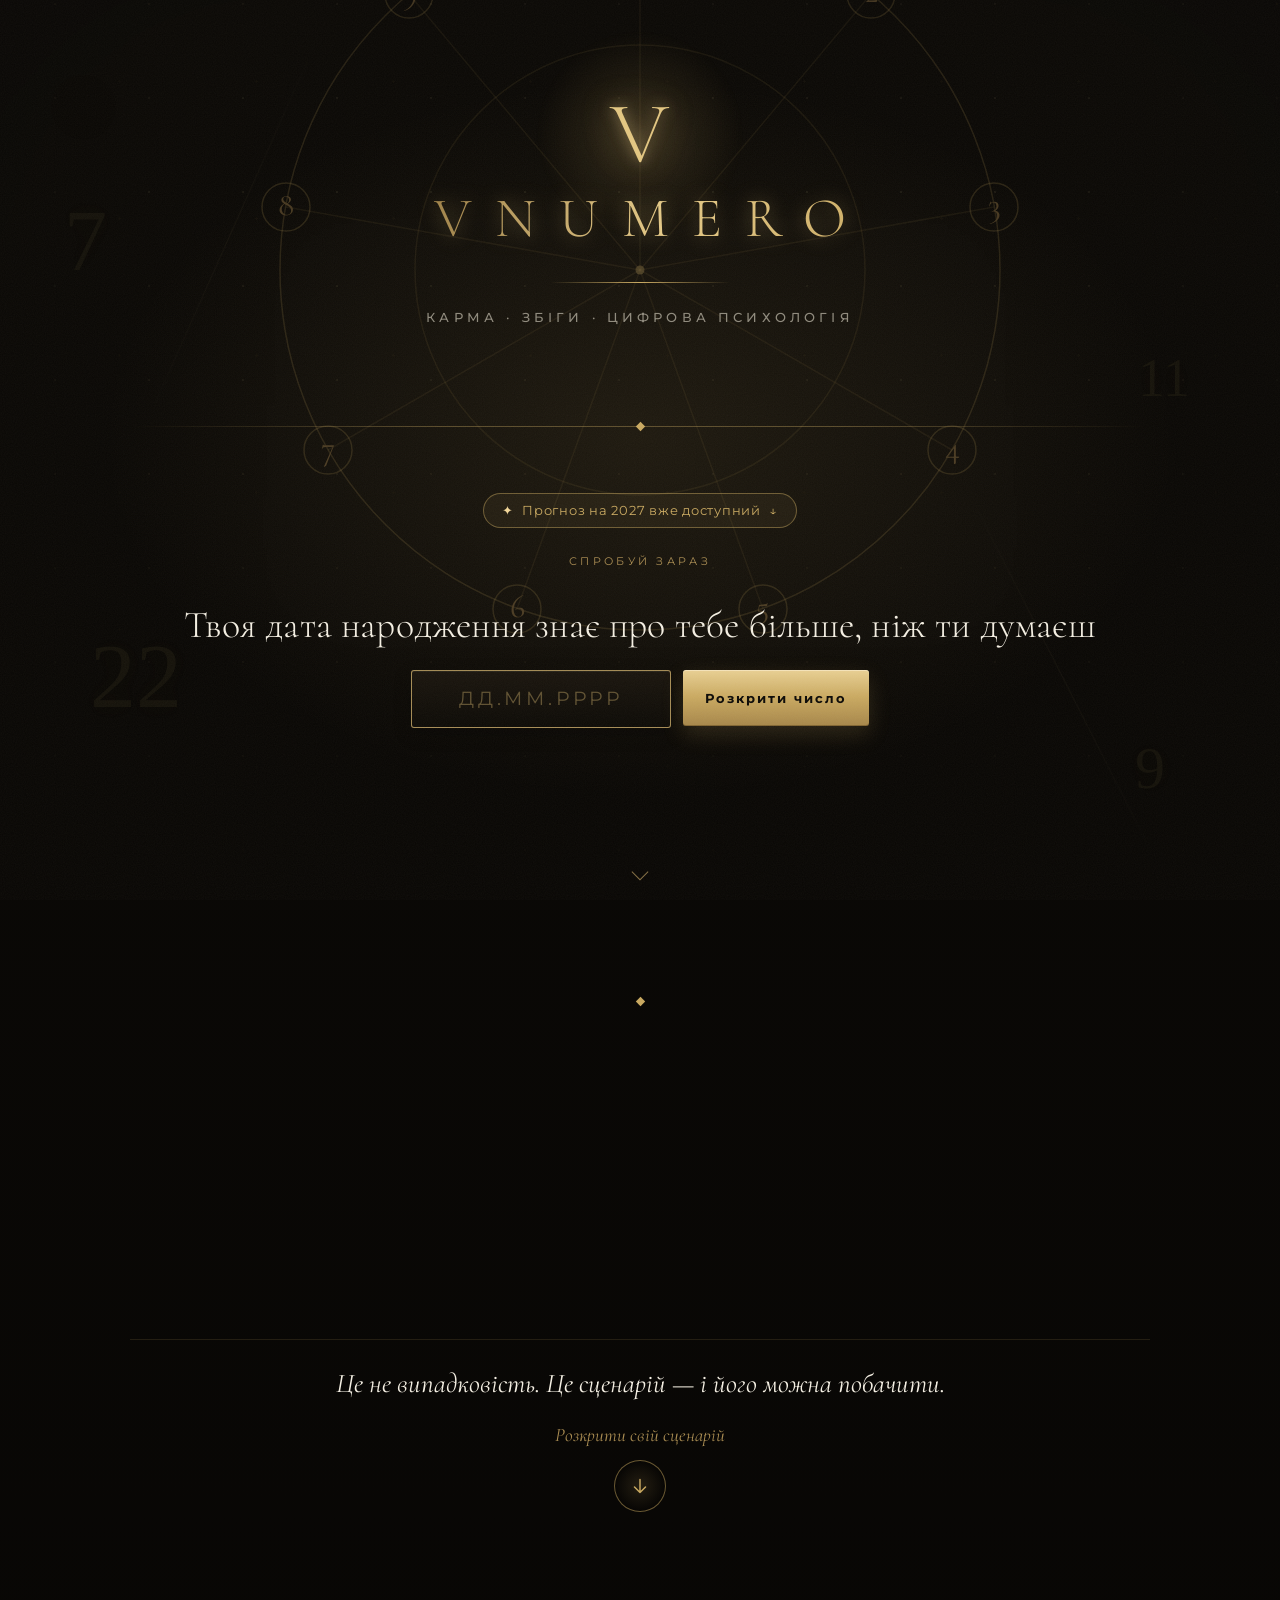
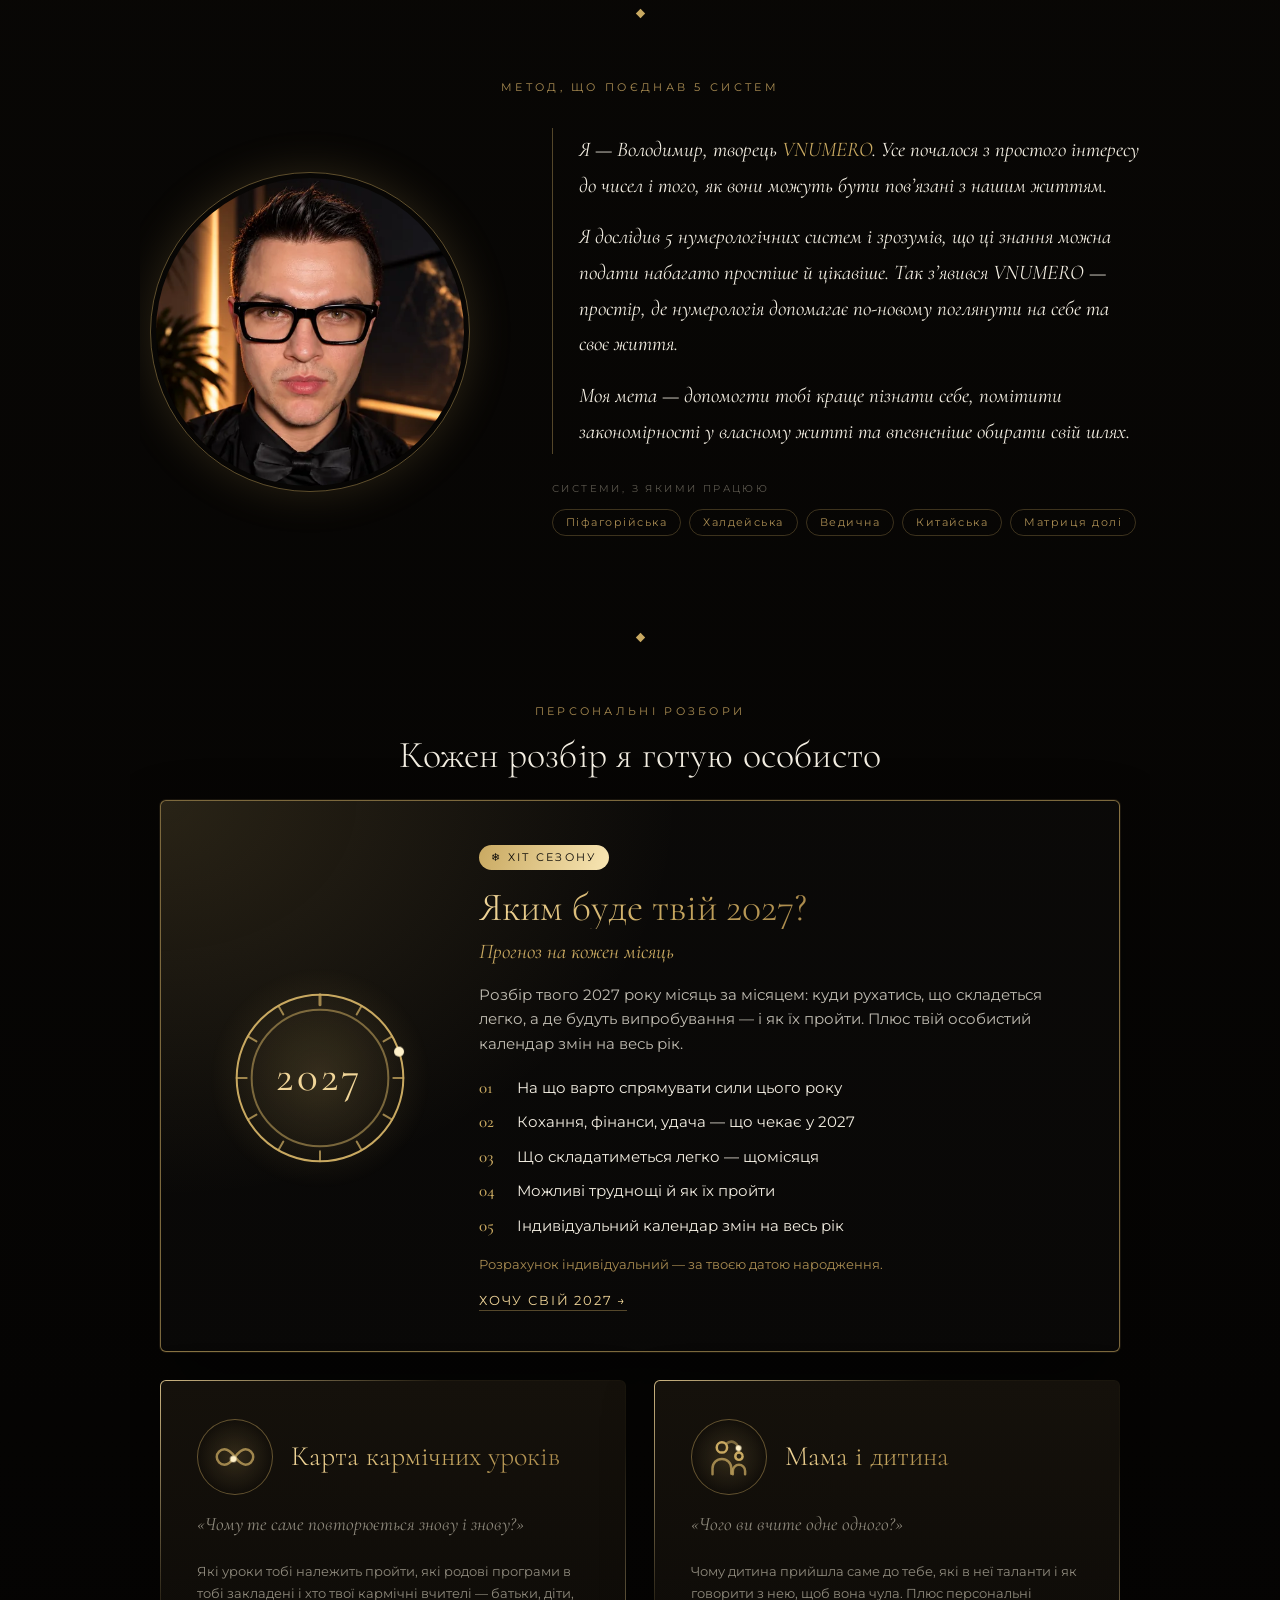
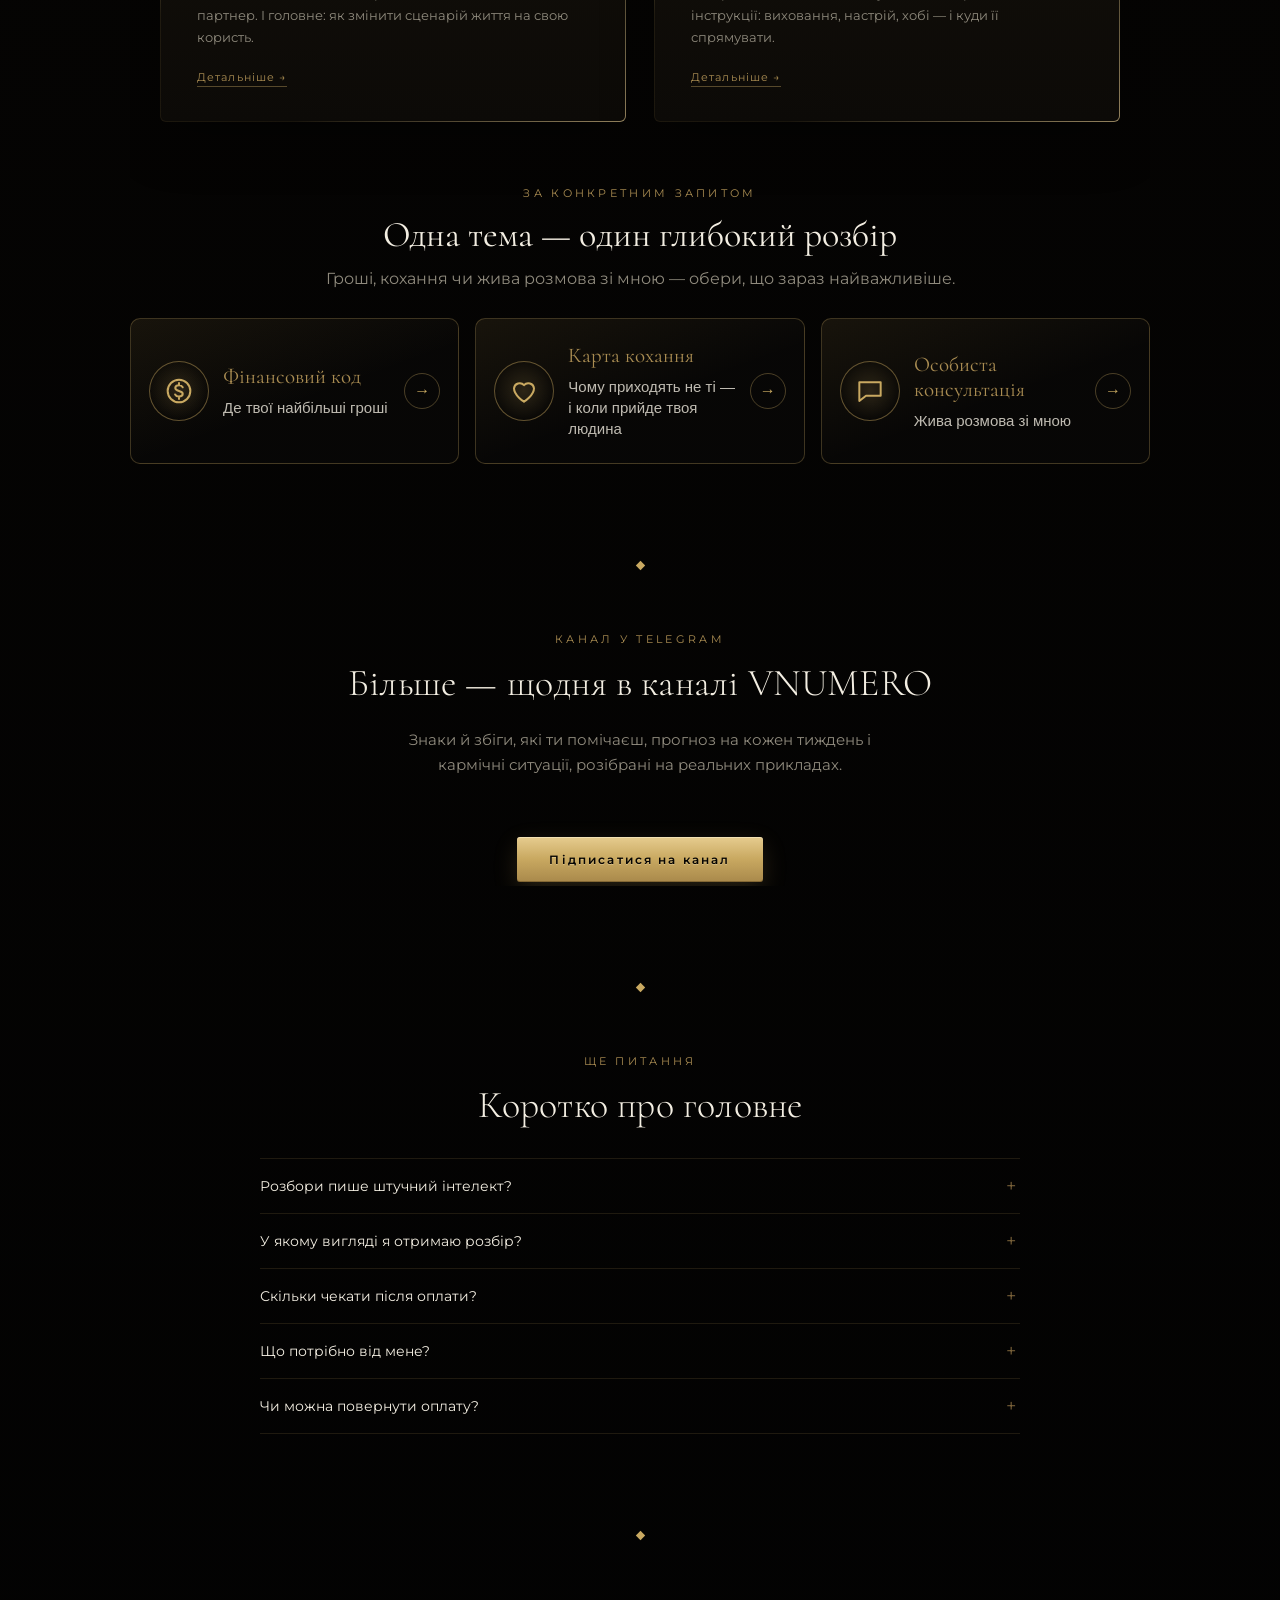
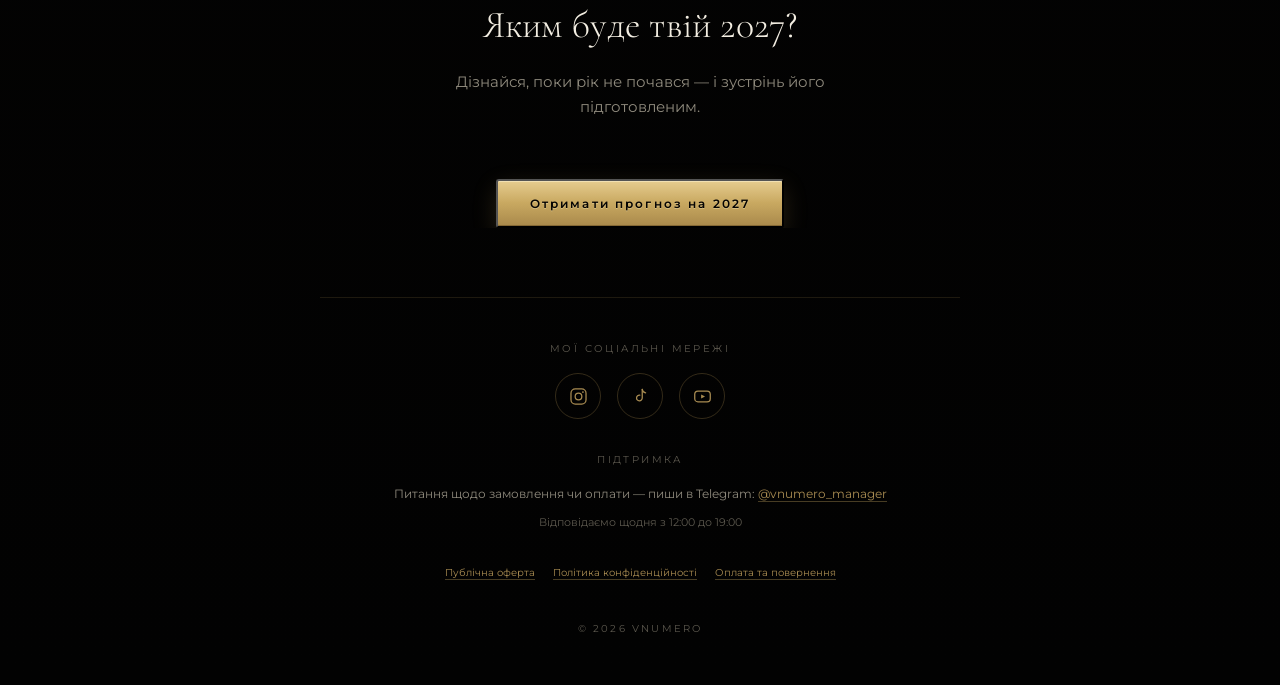
==== index.html @ cb3d72ea "Draft v3: center bridge text, CTA wording, channel copy Co-Authored-By: Claude Opus 5.5 <noreply@ant" ====
<!DOCTYPE html>
<html lang="uk">
<head>
<meta charset="UTF-8">
<!-- Google Analytics 4 -->
<script>
  // аналітика вмикається лише на справжньому домені — чернетки й тести не псують статистику
  window.VN_LIVE = /(^|\.)vnumero\.life$/.test(location.hostname);
  window.dataLayer = window.dataLayer || [];
  function gtag(){ dataLayer.push(arguments); }
  if (window.VN_LIVE){
    var _ga = document.createElement('script'); _ga.async = true;
    _ga.src = 'https://www.googletagmanager.com/gtag/js?id=G-FXX3ESVK2P';
    document.head.appendChild(_ga);
    gtag('js', new Date());
    gtag('config', 'G-FXX3ESVK2P');
  }
</script>
<!-- Microsoft Clarity -->
<script>
  if (window.VN_LIVE) (function(c,l,a,r,i,t,y){
    c[a]=c[a]||function(){(c[a].q=c[a].q||[]).push(arguments)};
    t=l.createElement(r);t.async=1;t.src="https://www.clarity.ms/tag/"+i;
    y=l.getElementsByTagName(r)[0];y.parentNode.insertBefore(t,y);
  })(window, document, "clarity", "script", "z2wh2vx2y1");
</script>
<meta name="viewport" content="width=device-width, initial-scale=1.0">
<title>VNUMERO — карма, збіги та цифрова психологія. Персональні розбори</title>

  <meta name="description" content="Персональні розбори за датою народження: яким буде твій 2027 по місяцях, карта кармічних уроків, мама і дитина, фінансовий код, карта кохання. Готую особисто.">
  <link rel="canonical" href="https://vnumero.life/">
  <meta property="og:type" content="website">
  <meta property="og:locale" content="uk_UA">
  <meta property="og:site_name" content="VNUMERO">
  <meta property="og:title" content="VNUMERO — твоя дата народження знає більше">
  <meta property="og:description" content="Яким буде твій 2027, кармічні уроки, гроші, кохання і зв’язок з дитиною — персональні розбори за датою народження.">
  <meta property="og:url" content="https://vnumero.life/">
  <meta property="og:image" content="https://vnumero.life/images/og-vnumero.jpg">
  <meta property="og:image:width" content="1200">
  <meta property="og:image:height" content="630">
  <meta name="twitter:card" content="summary_large_image">
  <meta name="twitter:title" content="VNUMERO — твоя дата народження знає більше">
  <meta name="twitter:description" content="Яким буде твій 2027, кармічні уроки, гроші, кохання і зв’язок з дитиною — персональні розбори за датою народження.">
  <meta name="twitter:image" content="https://vnumero.life/images/og-vnumero.jpg">

<script type="application/ld+json">
{
  "@context": "https://schema.org",
  "@type": "Organization",
  "name": "VNUMERO",
  "url": "https://vnumero.life/",
  "logo": "https://vnumero.life/images/og-vnumero.jpg",
  "description": "Персональна нумерологія за датою народження та ім'ям: щоденні прогнози в Telegram і персональні нумерологічні розбори.",
  "founder": {
    "@type": "Person",
    "name": "Володимир Савченко"
  },
  "email": "vnumerosupport@gmail.com",
  "areaServed": "UA",
  "knowsLanguage": "uk",
  "sameAs": [
    "https://www.instagram.com/vnumero_/",
    "https://www.tiktok.com/@v.numero",
    "https://youtube.com/@vnumero",
    "https://t.me/vnumero_bot"
  ]
}
</script>
<script type="application/ld+json">
{
  "@context": "https://schema.org",
  "@type": "WebSite",
  "name": "VNUMERO",
  "url": "https://vnumero.life/",
  "inLanguage": "uk-UA"
}
</script>
<script type="application/ld+json">
{
  "@context": "https://schema.org",
  "@type": "FAQPage",
  "mainEntity": [
    {
      "@type": "Question",
      "name": "Розбори пише штучний інтелект?",
      "acceptedAnswer": {
        "@type": "Answer",
        "text": "Ні. Кожен розбір я рахую і записую особисто — нічого згенерованого автоматично. Саме тому на роботу потрібно кілька днів, а не кілька хвилин."
      }
    },
    {
      "@type": "Question",
      "name": "У якому вигляді я отримаю розбір?",
      "acceptedAnswer": {
        "@type": "Answer",
        "text": "PDF-розбір і мій особистий голосовий коментар — у Telegram, Viber або WhatsApp, як тобі зручніше."
      }
    },
    {
      "@type": "Question",
      "name": "Скільки чекати після оплати?",
      "acceptedAnswer": {
        "@type": "Answer",
        "text": "Усі розбори — протягом 5 робочих днів."
      }
    },
    {
      "@type": "Question",
      "name": "Що потрібно від мене?",
      "acceptedAnswer": {
        "@type": "Answer",
        "text": "Ім'я, точна дата народження і номер телефону. Для «Мами і дитини» — ще ім'я та дата народження дитини, для сумісності в «Карті кохання» — дата народження партнера."
      }
    },
    {
      "@type": "Question",
      "name": "Чи можна повернути оплату?",
      "acceptedAnswer": {
        "@type": "Answer",
        "text": "До того, як я почав роботу — так. Після початку розрахунку повернення неможливе, адже робота вже виконана особисто під твою дату."
      }
    }
  ]
}
</script>

<link rel="preconnect" href="https://fonts.googleapis.com">
<link rel="preconnect" href="https://fonts.gstatic.com" crossorigin>
<link href="https://fonts.googleapis.com/css2?family=Cormorant:ital,wght@0,300;0,400;1,400&family=Montserrat:wght@300;400;500;600&display=swap" rel="stylesheet">
<style>
  :root{
    --obsidian-0:#050403;
    --obsidian-1:#0c0a07;
    --obsidian-2:#14110c;
    --gold:#c9a961;
    --gold-soft:#a98c52;
    --gold-dim:#7a623a;
    --ivory:#f3eee2;
    --ash:#8f8a7d;
    --ash-dim:#5c584e;
    --serif:'Cormorant', serif;
    --sans:'Montserrat', sans-serif;
  }

  *{box-sizing:border-box;}
  html{scroll-behavior:smooth;}
  body{
    margin:0;
    min-height:100vh;
    display:flex;
    flex-direction:column;
    background:
      radial-gradient(ellipse 900px 600px at 50% 8%, rgba(201,169,97,0.10), transparent 60%),
      linear-gradient(180deg, var(--obsidian-1) 0%, var(--obsidian-0) 55%, #020202 100%);
    color:var(--ivory);
    font-family:var(--sans);
    overflow-x:hidden;
    position:relative;
  }

  @media (prefers-reduced-motion: reduce){
    *{animation-duration:0.001ms !important; animation-iteration-count:1 !important; transition-duration:0.001ms !important;}
  }

  /* grain overlay */
  body::before{
    content:"";
    position:fixed;
    inset:0;
    transform:translateZ(0);
    pointer-events:none;
    z-index:5;
    /* mix-blend-mode прибрано: на fixed-шарі в повний екран він змушував
       браузер перезмішувати ВСЮ сторінку на кожному кадрі скролу — найдорожчий
       ефект на сторінці, при цьому суто декоративний. Звичайна прозорість
       (трохи вища, щоб компенсувати відсутність overlay) виглядає так само. */
    opacity:0.055;
    background-image:url("data:image/svg+xml,%3Csvg xmlns='http://www.w3.org/2000/svg' width='160' height='160'%3E%3Cfilter id='n'%3E%3CfeTurbulence type='fractalNoise' baseFrequency='0.9' numOctaves='2' stitchTiles='stitch'/%3E%3C/filter%3E%3Crect width='100%25' height='100%25' filter='url(%23n)'/%3E%3C/svg%3E");
  }

  /* vignette */
  body::after{
    content:"";
    position:fixed;
    inset:0;
    pointer-events:none;
    z-index:6;
    box-shadow: inset 0 0 220px 90px rgba(0,0,0,0.75);
  }

  .wheel-wrap{
    position:absolute;
    top:-180px;
    left:50%;
    transform:translateX(-50%);
    width:min(900px, 150vw);
    height:min(900px, 150vw);
    z-index:0;
    opacity:0.55;
    pointer-events:none;
  }
  .wheel-wrap svg{
    width:100%;
    height:100%;
    animation:rotate-wheel 220s linear infinite;
    transform-origin:300px 300px;
  }
  @keyframes rotate-wheel{
    from{transform:rotate(0deg);}
    to{transform:rotate(360deg);}
  }
  .wheel-digit{
    font-family:var(--serif);
    font-size:22px;
    fill:var(--gold-dim);
    text-anchor:middle;
    dominant-baseline:middle;
  }

  main{
    position:relative;
    z-index:2;
    max-width:640px;
    flex:1;
    margin:0 auto;
    padding:90px 28px 70px;
    display:flex;
    flex-direction:column;
    align-items:center;
    text-align:center;
  }

  .monogram{
    font-family:var(--serif);
    font-weight:300;
    font-size:clamp(56px, 10vw, 88px);
    line-height:1;
    color:var(--gold);
    letter-spacing:0.02em;
    animation: rise 1s ease forwards, glow-breathe 5s ease-in-out infinite 1.4s;
    opacity:0;
    animation-delay:0.1s, 1.4s;
    text-shadow:0 0 24px rgba(201,169,97,0.35);
  }

  @keyframes glow-breathe{
    0%,100%{text-shadow:0 0 18px rgba(201,169,97,0.28);}
    50%{text-shadow:0 0 34px rgba(201,169,97,0.55);}
  }

  .wordmark{
    font-family:var(--serif);
    font-weight:300;
    font-size:clamp(34px, 7vw, 56px);
    letter-spacing:0.42em;
    margin:6px 0 0 0.42em;
    background:linear-gradient(100deg, var(--gold-dim) 0%, var(--gold) 30%, var(--ivory) 50%, var(--gold) 70%, var(--gold-dim) 100%);
    -webkit-background-clip:text;
    background-clip:text;
    color:transparent;
    opacity:0;
    animation: rise 1s ease forwards;
    animation-delay:0.35s;
  }

  .divider{
    width:0;
    height:1px;
    margin:30px auto 26px;
    background:linear-gradient(90deg, transparent, var(--gold) 50%, transparent);
    animation: draw-divider 1.1s ease forwards;
    animation-delay:0.75s;
  }
  @keyframes draw-divider{
    from{width:0; opacity:0;}
    to{width:180px; opacity:1;}
  }

  .tagline{
    font-size:13px;
    letter-spacing:0.32em;
    color:var(--ash);
    font-weight:500;
    opacity:0;
    animation: rise 1s ease forwards;
    animation-delay:0.95s;
  }

  @keyframes rise{
    from{opacity:0; transform:translateY(14px);}
    to{opacity:1; transform:translateY(0);}
  }

  .reveal-on-scroll{
    opacity:0;
    transform:translateY(26px);
    transition:opacity 0.9s ease, transform 0.9s ease;
  }
  .reveal-on-scroll.in-view{
    opacity:1;
    transform:translateY(0);
  }

  /* ---- shared section/panel ---- */
  .panel{
    width:100%;
    border-top:1px solid rgba(201,169,97,0.18);
    padding-top:50px;
    margin-top:64px;
  }

  .panel-eyebrow{
    font-size:11px;
    letter-spacing:0.3em;
    color:var(--gold-soft);
    margin-bottom:12px;
  }

  .panel-title{
    font-family:var(--serif);
    font-weight:400;
    font-size:clamp(22px, 4vw, 28px);
    color:var(--ivory);
    margin:0 0 28px;
  }

  .field-row{
    display:flex;
    gap:12px;
    flex-wrap:wrap;
    justify-content:center;
  }

  input[type="date"]{
    flex:1 1 220px;
    max-width:260px;
    background:rgba(255,255,255,0.02);
    border:1px solid rgba(201,169,97,0.32);
    color:var(--ivory);
    font-family:var(--sans);
    font-size:14px;
    letter-spacing:0.02em;
    padding:14px 16px;
    border-radius:2px;
    outline:none;
    transition:border-color 0.3s ease, background 0.3s ease;
    color-scheme:dark;
  }
  input[type="date"]:focus-visible{
    border-color:var(--gold);
    background:rgba(201,169,97,0.05);
    box-shadow:0 0 0 3px rgba(201,169,97,0.15);
  }

  .calc-btn{
    flex:0 0 auto;
    background:transparent;
    border:1px solid var(--gold);
    color:var(--gold);
    font-family:var(--sans);
    font-size:12px;
    font-weight:600;
    letter-spacing:0.2em;
    padding:14px 26px;
    border-radius:2px;
    cursor:pointer;
    transition:background 0.35s ease, color 0.35s ease, box-shadow 0.35s ease;
  }
  .calc-btn:hover, .calc-btn:focus-visible{
    background:var(--gold);
    color:var(--obsidian-0);
    box-shadow:0 0 26px rgba(201,169,97,0.35);
  }
  .calc-btn:focus-visible{
    outline:2px solid var(--ivory);
    outline-offset:3px;
  }

  .calc-hint{
    font-size:11px;
    letter-spacing:0.06em;
    color:var(--ash-dim);
    margin-top:14px;
    min-height:14px;
  }

  .result-overlay{
    position:fixed;
    inset:0;
    z-index:50;
    display:flex;
    align-items:center;
    justify-content:center;
    background:rgba(4,3,2,0.95);
    backdrop-filter:blur(8px);
    -webkit-backdrop-filter:blur(8px);
    opacity:0;
    pointer-events:none;
    transition:opacity 0.5s ease;
    padding:32px;
  }
  .result-overlay.open{
    opacity:1;
    pointer-events:auto;
  }
  .result-overlay-inner{
    text-align:center;
    max-width:440px;
  }
  .result-overlay-eyebrow{
    font-size:12px;
    letter-spacing:0.32em;
    color:var(--gold-soft);
    margin-bottom:18px;
  }
  .result-overlay-number{
    font-family:var(--serif);
    font-weight:300;
    font-size:clamp(90px, 22vw, 150px);
    line-height:1;
    color:var(--gold);
    text-shadow:0 0 50px rgba(201,169,97,0.5);
  }
  .result-overlay-number.pop{
    animation:number-pop-big 0.7s ease;
  }
  @keyframes number-pop-big{
    0%{ transform:scale(0.9); text-shadow:0 0 30px rgba(201,169,97,0.4); }
    50%{ transform:scale(1.15); text-shadow:0 0 80px rgba(201,169,97,1); }
    100%{ transform:scale(1); text-shadow:0 0 50px rgba(201,169,97,0.55); }
  }
  .result-overlay-text{
    font-size:15px;
    line-height:1.75;
    color:var(--ash);
    margin-top:26px;
    opacity:0;
    transform:translateY(10px);
    transition:opacity 0.7s ease, transform 0.7s ease;
  }
  .result-overlay-text.show{
    opacity:1;
    transform:translateY(0);
  }
  .result-close{
    position:absolute;
    top:26px;
    right:26px;
    background:transparent;
    border:1px solid rgba(201,169,97,0.35);
    color:var(--ash);
    width:36px;
    height:36px;
    border-radius:50%;
    font-size:18px;
    line-height:1;
    cursor:pointer;
    transition:border-color 0.3s ease, color 0.3s ease;
  }
  .result-close:hover, .result-close:focus-visible{
    border-color:var(--gold);
    color:var(--gold);
  }
  .result-overlay .cta-link{
    margin-top:34px;
    opacity:0;
    transition:opacity 0.7s ease;
  }
  .result-overlay .cta-link.show{
    opacity:1;
  }

  /* ---- bridge statement ---- */
  .bridge{
    margin-top:46px;
    font-family:var(--serif);
    font-style:italic;
    font-weight:400;
    font-size:clamp(19px, 3.4vw, 23px);
    line-height:1.55;
    color:var(--ivory);
    max-width:460px;
    margin-left:auto;
    margin-right:auto;
  }
  .bridge .accent{
    color:var(--gold);
    font-style:normal;
  }

  /* ---- pain points + yes question ---- */
  #pain-panel.reveal-on-scroll{
    opacity:1;
    transform:none;
  }
  .pain-panel{
    margin-top:40px;
    padding-top:34px;
  }
  .pain-title{
    font-size:clamp(24px, 4.8vw, 30px);
    margin-bottom:20px;
  }
  .pain-list{
    max-width:480px;
    margin-left:auto;
    margin-right:auto;
    text-align:left;
    display:flex;
    flex-direction:column;
    gap:10px;
  }
  .pain-item{
    position:relative;
    padding:11px 18px;
    background:rgba(255,255,255,0.025);
    border-radius:2px;
    font-size:14px;
    line-height:1.45;
    color:var(--ivory);
    opacity:0;
    filter:blur(7px);
    transform:translateY(18px) scale(0.96);
    transition:opacity 0.75s ease, transform 0.75s ease, filter 0.75s ease;
  }
  .pain-item::before{
    content:"";
    position:absolute;
    left:0;
    top:0;
    width:2px;
    height:0;
    background:var(--gold);
    transition:height 0.5s ease;
  }
  #pain-panel.in-view .pain-item{
    opacity:1;
    filter:blur(0);
    transform:translateY(0) scale(1);
  }
  #pain-panel.in-view .pain-item::before{
    height:100%;
  }
  .pain-item:nth-child(1){ transition-delay:0.1s; }
  .pain-item:nth-child(1)::before{ transition-delay:0.25s; }
  .pain-item:nth-child(2){ transition-delay:0.32s; }
  .pain-item:nth-child(2)::before{ transition-delay:0.47s; }
  .pain-item:nth-child(3){ transition-delay:0.54s; }
  .pain-item:nth-child(3)::before{ transition-delay:0.69s; }
  .pain-item:nth-child(4){ transition-delay:0.76s; }
  .pain-item:nth-child(4)::before{ transition-delay:0.91s; }

  .yes-block{
    margin-top:30px;
    padding-top:26px;
    border-top:1px solid rgba(201,169,97,0.14);
    opacity:0;
    transform:translateY(14px);
    transition:opacity 0.6s ease, transform 0.6s ease;
    transition-delay:1.05s;
  }
  #pain-panel.in-view .yes-block{
    opacity:1;
    transform:translateY(0);
  }
  .yes-question{
    font-family:var(--serif);
    font-style:italic;
    font-weight:400;
    font-size:clamp(21px, 4.2vw, 27px);
    line-height:1.3;
    color:var(--ivory);
    margin:0 0 22px;
  }
  .yes-btn.answered{
    opacity:0.55;
    pointer-events:none;
  }
  .yes-confirm{
    margin-top:22px;
    font-family:var(--serif);
    font-style:italic;
    font-size:16px;
    color:var(--gold);
    opacity:0;
    transition:opacity 0.6s ease;
  }
  .yes-confirm.show{
    opacity:1;
  }

  /* ---- founder / systems block ---- */
  .systems-label{
    font-size:10px;
    letter-spacing:0.24em;
    color:var(--ash-dim);
    margin:34px 0 14px;
  }
  .system-tags{
    display:flex;
    flex-wrap:wrap;
    gap:8px;
    justify-content:center;
    margin:0;
  }
  .system-tag{
    font-size:10.5px;
    letter-spacing:0.14em;
    color:var(--gold-soft);
    border:1px solid rgba(201,169,97,0.28);
    padding:6px 13px;
    border-radius:20px;
  }
  .panel-body{
    font-size:14.5px;
    line-height:1.75;
    color:var(--ash);
    max-width:480px;
    margin:0 auto;
  }


  .cta-link{
    display:inline-block;
    margin-top:30px;
    background:var(--gold);
    color:var(--obsidian-0);
    font-family:var(--sans);
    font-size:12px;
    font-weight:600;
    letter-spacing:0.18em;
    padding:15px 32px;
    border-radius:2px;
    text-decoration:none;
    transition:box-shadow 0.35s ease, transform 0.35s ease;
  }
  .cta-link:hover, .cta-link:focus-visible{
    box-shadow:0 0 30px rgba(201,169,97,0.45);
    transform:translateY(-1px);
  }
  .cta-link:focus-visible{
    outline:2px solid var(--ivory);
    outline-offset:3px;
  }

  .price-note{
    margin-top:14px;
    font-size:11.5px;
    letter-spacing:0.04em;
    color:var(--ash-dim);
  }

  /* ---- readings cards ---- */
  /* ---- readings cascade ---- */
  #readings-panel.reveal-on-scroll{
    opacity:1;
    transform:none;
  }
  .reading-card{
    border:1px solid rgba(201,169,97,0.18);
    padding:26px 22px;
    border-radius:4px;
    background:rgba(255,255,255,0.015);
    opacity:0;
    filter:blur(6px);
    transform:translateY(18px) scale(0.97);
    transition:opacity 0.7s ease, transform 0.7s ease, filter 0.7s ease;
  }
  #readings-panel.in-view .reading-card{
    opacity:1;
    filter:blur(0);
    transform:translateY(0) scale(1);
  }
  .reading-card:nth-child(1){ transition-delay:0.1s; }
  .reading-card:nth-child(2){ transition-delay:0.22s; }
  .reading-card:nth-child(3){ transition-delay:0.34s; }
  .reading-card:nth-child(4){ transition-delay:0.46s; }
  .reading-card:nth-child(5){ transition-delay:0.58s; }
  .reading-card:nth-child(6){ transition-delay:0.7s; }
  .reading-card h3{
    font-family:var(--serif);
    font-weight:400;
    font-size:20px;
    color:var(--gold);
    margin:0 0 10px;
  }
  .reading-card p{
    font-size:13px;
    line-height:1.65;
    color:var(--ash);
    margin:0 0 16px;
  }
  .reading-price{
    display:inline-flex;
    align-items:center;
    gap:10px;
    margin-bottom:16px;
    padding:9px 14px;
    border:1px solid rgba(201,169,97,0.35);
    border-radius:6px;
    background:rgba(201,169,97,0.07);
  }
  .price-old{
    font-size:13px;
    color:var(--ash);
    text-decoration:line-through;
  }
  .price-new{
    font-family:var(--serif);
    font-weight:400;
    font-size:19px;
    color:var(--gold);
  }
  .price-discount{
    font-size:10px;
    font-weight:600;
    letter-spacing:0.05em;
    color:var(--obsidian-0);
    background:var(--gold);
    padding:3px 8px;
    border-radius:10px;
  }
  .reading-price-modal{
    display:flex;
    width:fit-content;
    margin:0 auto 22px;
  }

  /* ---- segmenter line ---- */
  .segmenter{
    font-family:var(--serif);
    font-size:18px;
    font-style:italic;
    line-height:1.6;
    color:var(--ash);
    max-width:460px;
    margin:0 auto 42px;
  }

  /* ---- paired offer cards ---- */
  .offer-grid{
    display:grid;
    grid-template-columns:repeat(2, 1fr);
    gap:20px;
    margin-bottom:56px;
    text-align:left;
  }
  .offer-card{
    display:flex;
    flex-direction:column;
    width:100%;
    font-family:inherit;
    cursor:pointer;
    text-align:left;
    border:1px solid rgba(201,169,97,0.28);
    border-radius:6px;
    background:rgba(255,255,255,0.02);
    padding:30px 26px 26px;
    transition:border-color 0.4s ease, background 0.4s ease, transform 0.4s ease;
  }
  .offer-card:hover, .offer-card:focus-visible{
    border-color:var(--gold);
    background:rgba(201,169,97,0.07);
    transform:translateY(-2px);
  }
  .offer-card:focus-visible{
    outline:2px solid var(--ivory);
    outline-offset:3px;
  }
  .offer-card:active{ transform:translateY(0); }
  .offer-cta{
    display:inline-block;
    margin-top:auto;
    align-self:flex-start;
    font-size:11px;
    letter-spacing:0.1em;
    color:var(--gold-soft);
    border-bottom:1px solid rgba(201,169,97,0.4);
    padding-bottom:2px;
    transition:color 0.3s ease, border-color 0.3s ease;
  }
  .offer-card:hover .offer-cta,
  .offer-card:focus-visible .offer-cta{
    color:var(--gold);
    border-color:var(--gold);
  }
  .offer-card h3{
    font-family:var(--serif);
    font-weight:400;
    font-size:25px;
    line-height:1.2;
    color:var(--gold);
    margin:0 0 16px;
  }
  .offer-key{
    font-family:var(--serif);
    font-size:18px;
    font-style:italic;
    line-height:1.5;
    color:var(--ivory);
    margin:0 0 14px;
  }
  .offer-card p{
    font-size:13px;
    line-height:1.7;
    color:var(--ash);
    margin:0 0 22px;
  }

  /* ---- compact reading list ---- */
  .readings-eyebrow{
    font-size:10px;
    letter-spacing:0.24em;
    color:var(--ash-dim);
    margin-bottom:6px;
  }
  .readings-sub{
    font-size:13px;
    line-height:1.7;
    color:var(--ash);
    margin:0 0 22px;
  }
  .readings-list{
    display:grid;
    grid-template-columns:repeat(2, 1fr);
    gap:1px;
    background:rgba(201,169,97,0.14);
    border:1px solid rgba(201,169,97,0.14);
    border-radius:4px;
    overflow:hidden;
  }
  .readings-list button{
    display:flex;
    justify-content:space-between;
    align-items:center;
    gap:14px;
    width:100%;
    background:var(--obsidian-1);
    border:none;
    cursor:pointer;
    text-align:left;
    padding:18px 18px;
    transition:background 0.3s ease;
  }
  .readings-list button:hover,
  .readings-list button:focus-visible{
    background:rgba(201,169,97,0.09);
  }
  .readings-list b{
    display:block;
    font-family:var(--serif);
    font-weight:400;
    font-size:18px;
    color:var(--gold);
    margin-bottom:3px;
  }
  .readings-list i{
    display:block;
    font-style:normal;
    font-size:12px;
    line-height:1.5;
    color:var(--ash);
  }
  .readings-list span{
    font-size:13px;
    color:var(--gold-dim);
    flex-shrink:0;
  }

  /* ---- author ---- */
  .author-photo{
    width:230px;
    height:230px;
    margin:26px auto 0;
    border-radius:50%;
    padding:5px;
    border:1px solid rgba(201,169,97,0.45);
    box-shadow:0 0 44px rgba(201,169,97,0.18);
  }
  .author-photo img{
    width:100%;
    height:100%;
    border-radius:50%;
    object-fit:cover;
    display:block;
  }
  .author-quote{
    position:relative;
    font-family:var(--serif);
    font-style:italic;
    font-size:19px;
    line-height:1.7;
    color:var(--ivory);
    text-align:left;
    max-width:520px;
    margin:28px auto 0;
    padding:4px 0 4px 26px;
    border-left:1px solid rgba(201,169,97,0.4);
  }
  .author-quote p{ margin:0 0 16px; }
  .author-quote p:last-child{ margin-bottom:0; }
  .author-quote em{
    font-style:italic;
    color:var(--gold);
  }
  /* ---- order form ---- */
  .order-form{ text-align:left; }
  /* вибір месенджера — три «таблетки» */
  .vn-msg{ display:flex; gap:8px; flex-wrap:wrap; margin-top:2px; }
  .order-form .vn-msg-opt{ position:relative; flex:1 1 0; min-width:92px; margin:0 !important; padding:0 !important; letter-spacing:normal !important; cursor:pointer; }
  .vn-msg-opt input{ position:absolute; opacity:0; width:1px; height:1px; pointer-events:none; }
  .vn-msg-opt span{ display:flex; align-items:center; justify-content:center; height:42px; border-radius:3px;
    border:1px solid rgba(201,169,97,.32); background:rgba(255,255,255,.02); color:var(--ivory, #efe6d2);
    font:500 14px/1 var(--sans, sans-serif); letter-spacing:.04em; text-transform:none; transition:border-color .2s, background .2s, color .2s; }
  .vn-msg-opt input:checked + span{ border-color:#d6b670; background:rgba(214,182,112,.14); color:#f2dca4; box-shadow:inset 0 0 0 1px rgba(214,182,112,.35); }
  .vn-msg-opt input:focus-visible + span{ outline:2px solid rgba(236,212,154,.6); outline-offset:2px; }
  .vn-hp{ position:absolute !important; left:-10000px !important; top:auto !important; width:1px !important; height:1px !important; overflow:hidden !important; opacity:0 !important; pointer-events:none !important; }
  .order-form label{
    display:block;
    font-size:11px;
    letter-spacing:0.1em;
    color:var(--ash);
    margin:0 0 6px;
  }
  .order-form input[type=text],
  .order-form input[type=date],
  .order-form input[type=email]{
    width:100%;
    background:rgba(255,255,255,0.04);
    border:1px solid rgba(201,169,97,0.25);
    border-radius:4px;
    color:var(--ivory);
    font-family:var(--sans);
    font-size:15px;
    padding:12px 13px;
    margin-bottom:4px;
    transition:border-color 0.3s ease;
  }
  .order-form input:focus{
    outline:none;
    border-color:var(--gold);
  }
  .order-field{ margin-bottom:16px; }
  .order-hint{
    font-size:11px;
    color:var(--ash-dim);
    margin:0;
    min-height:15px;
  }
  .order-hint.err{ color:#d98b6a; }
  .order-hint.ok{ color:var(--gold-soft); }
  .order-check{
    display:flex;
    gap:10px;
    align-items:flex-start;
    font-size:12px;
    line-height:1.5;
    color:var(--ash);
    letter-spacing:0;
    margin:4px 0 20px;
    cursor:pointer;
  }
  .order-check input{ margin-top:2px; flex-shrink:0; }
  .order-summary{
    display:flex;
    justify-content:space-between;
    align-items:baseline;
    gap:12px;
    border:1px solid rgba(201,169,97,0.3);
    background:rgba(201,169,97,0.06);
    border-radius:6px;
    padding:14px 16px;
    margin-bottom:20px;
  }
  .order-summary b{
    font-family:var(--serif);
    font-weight:400;
    font-size:17px;
    color:var(--ivory);
  }
  .order-summary span{
    font-family:var(--serif);
    font-size:22px;
    color:var(--gold);
  }
  .order-done{ text-align:center; }
  .order-done h3{
    font-family:var(--serif);
    font-weight:400;
    font-size:26px;
    color:var(--gold);
    margin:0 0 16px;
  }
  .order-done p{
    font-size:14px;
    line-height:1.75;
    color:var(--ash);
    margin:0 0 22px;
  }

  .hl{
    font-weight:500;
    color:var(--gold);
  }
  .panel-body + .panel-body{ margin-top:14px; }

  /* ---- free trial badge ---- */
  .try-badge{
    display:flex;
    flex-direction:column;
    align-items:center;
    gap:5px;
    margin:26px auto 22px;
    padding:15px 26px;
    border:1px solid var(--gold);
    border-radius:6px;
    background:rgba(201,169,97,0.12);
    box-shadow:0 0 30px rgba(201,169,97,0.14);
    width:fit-content;
    max-width:100%;
  }
  .try-badge-main{
    font-family:var(--serif);
    font-size:23px;
    line-height:1.2;
    color:var(--gold);
  }
  .try-badge-sub{
    font-size:11px;
    letter-spacing:0.06em;
    color:var(--ash);
    text-align:center;
  }

  .gift-ico{
    width:15px;
    height:15px;
    vertical-align:-2px;
    margin-left:5px;
    color:var(--gold-dim);
  }

  /* ---- faq ---- */
  .faq-list{
    text-align:left;
    margin-top:30px;
    border-top:1px solid rgba(201,169,97,0.14);
  }
  .faq-item{
    border-bottom:1px solid rgba(201,169,97,0.14);
  }
  .faq-item summary{
    cursor:pointer;
    list-style:none;
    padding:18px 30px 18px 0;
    font-size:14px;
    color:var(--ivory);
    position:relative;
    transition:color 0.3s ease;
  }
  .faq-item summary::-webkit-details-marker{ display:none; }
  .faq-item summary::after{
    content:"+";
    position:absolute;
    right:4px;
    top:16px;
    color:var(--gold-dim);
    font-size:18px;
  }
  .faq-item[open] summary::after{ content:"−"; }
  .faq-item summary:hover{ color:var(--gold); }
  .faq-item p{
    margin:0 0 20px;
    font-size:13px;
    line-height:1.75;
    color:var(--ash);
  }

  .modal-term{
    font-size:12px;
    color:var(--gold-soft);
    text-align:center;
    margin:0 0 18px;
  }

  @media (max-width:560px){
    .readings-list{ grid-template-columns:1fr; }
    .offer-grid{ grid-template-columns:1fr; gap:16px; }
    .offer-card h3{ font-size:23px; }
  }

  /* ---- reading details popup ---- */
  .reading-modal{
    position:fixed;
    inset:0;
    z-index:55;
    display:flex;
    align-items:center;
    justify-content:center;
    background:rgba(4,3,2,0.95);
    backdrop-filter:blur(8px);
    -webkit-backdrop-filter:blur(8px);
    opacity:0;
    pointer-events:none;
    transition:opacity 0.4s ease;
    padding:28px;
  }
  .reading-modal.open{
    opacity:1;
    pointer-events:auto;
  }
  .reading-modal-inner{
    max-width:440px;
    width:100%;
    text-align:left;
    background:rgba(255,255,255,0.025);
    border:1px solid rgba(201,169,97,0.25);
    border-radius:8px;
    padding:34px 30px;
  }
  .reading-modal-title{
    font-family:var(--serif);
    font-weight:400;
    font-size:26px;
    color:var(--gold);
    margin:0 0 14px;
    text-align:center;
  }
  .reading-modal-intro{
    font-size:14px;
    line-height:1.7;
    color:var(--ash);
    margin:0 0 22px;
  }
  .reading-modal-list{
    list-style:none;
    padding:0;
    margin:0 0 28px;
    display:flex;
    flex-direction:column;
    gap:11px;
  }
  .reading-modal-list li{
    position:relative;
    padding-left:22px;
    font-size:13.5px;
    line-height:1.55;
    color:var(--ivory);
  }
  .reading-modal-list li::before{
    content:"✓";
    position:absolute;
    left:0;
    color:var(--gold);
  }
  .reading-modal .cta-link{
    display:block;
    text-align:center;
  }

  .final-cta{
    text-align:center;
  }

  .premium-consult{
    margin-top:26px;
    padding:26px 24px;
    border:1px solid var(--gold);
    border-radius:4px;
    background:rgba(201,169,97,0.06);
    text-align:center;
    opacity:0;
    transform:translateY(16px);
    transition:opacity 0.6s ease, transform 0.6s ease;
    transition-delay:0.85s;
  }
  #readings-panel.in-view .premium-consult{
    opacity:1;
    transform:translateY(0);
  }
  .premium-consult h3{
    font-family:var(--serif);
    font-weight:400;
    font-size:21px;
    color:var(--gold);
    margin:0 0 10px;
  }
  .premium-consult p{
    font-size:13.5px;
    line-height:1.6;
    color:var(--ash);
    margin:0 0 16px;
    max-width:380px;
    margin-left:auto;
    margin-right:auto;
  }

  footer{
    position:relative;
    z-index:2;
    text-align:center;
    padding:0 28px 50px;
    font-size:10px;
    letter-spacing:0.22em;
    color:var(--ash-dim);
  }
  .footer-inner{
    max-width:640px;
    margin:0 auto;
    padding-top:44px;
    border-top:1px solid rgba(201,169,97,0.14);
  }
  .footer-label{
    font-size:10px;
    letter-spacing:0.24em;
    color:var(--ash-dim);
    margin:0 0 18px;
  }
  .socials{
    display:flex;
    justify-content:center;
    gap:16px;
    margin-bottom:34px;
  }
  .socials a{
    display:flex;
    align-items:center;
    justify-content:center;
    width:46px;
    height:46px;
    border:1px solid rgba(201,169,97,0.25);
    border-radius:50%;
    color:var(--gold-soft);
    transition:color 0.3s ease, border-color 0.3s ease, background 0.3s ease;
  }
  .socials a:hover, .socials a:focus-visible{
    color:var(--gold);
    border-color:var(--gold);
    background:rgba(201,169,97,0.08);
  }
  .socials a:focus-visible{
    outline:2px solid var(--ivory);
    outline-offset:3px;
  }
  .socials svg{ width:19px; height:19px; }
  .support{
    font-size:12px;
    letter-spacing:0;
    line-height:1.7;
    color:var(--ash);
    margin:0 0 34px;
  }
  .support a{
    color:var(--gold-soft);
    text-decoration:none;
    border-bottom:1px solid rgba(201,169,97,0.35);
    transition:color 0.3s ease, border-color 0.3s ease;
  }
  .support a:hover, .support a:focus-visible{
    color:var(--gold);
    border-color:var(--gold);
  }
  .support-note{
    display:block;
    font-size:11px;
    color:var(--ash-dim);
    margin-top:8px;
  }


  .legal-links{
    display:flex;
    flex-wrap:wrap;
    justify-content:center;
    gap:10px 18px;
    margin:0 0 38px;
    letter-spacing:0;
  }
  .footer-copyright{
    margin-top:42px;
    display:block;
  }
  .legal-links a, .legal-inline a{
    color:var(--ash);
    text-decoration:none;
    border-bottom:1px solid rgba(201,169,97,0.25);
    transition:color .3s ease,border-color .3s ease;
  }
  .legal-links a:hover, .legal-links a:focus-visible,
  .legal-inline a:hover, .legal-inline a:focus-visible{
    color:var(--gold);
    border-color:var(--gold);
  }
  .legal-inline{
    font-size:10.5px;
    line-height:1.65;
    color:var(--ash-dim);
    text-align:center;
    margin:12px 0 0;
    letter-spacing:0;
  }


  @media (max-width:400px){
    main{padding:60px 18px 50px;}
    .wordmark{letter-spacing:0.22em; margin-left:0.22em;}
    .tagline{letter-spacing:0.2em;}
    .field-row{flex-direction:column; align-items:center;}
    input[type="date"]{max-width:none;}
    .result-overlay-number{font-size:64px;}
  }

  @media (max-height:600px){
    .monogram{font-size:clamp(44px, 10vw, 88px);}
  }

  /* ---- single-file legal modals ---- */
  .legal-links{display:flex;flex-wrap:wrap;justify-content:center;gap:10px 18px;margin:20px 0 0;}
  .legal-links a,.legal-inline a{color:var(--gold-soft);text-decoration:none;border-bottom:1px solid rgba(201,169,97,.35);cursor:pointer;}
  .legal-links a:hover,.legal-inline a:hover{color:var(--gold);border-color:var(--gold);}
  .legal-modal{position:fixed;inset:0;z-index:90;background:rgba(4,3,2,.97);backdrop-filter:blur(8px);-webkit-backdrop-filter:blur(8px);display:none;overflow-y:auto;padding:28px 18px;}
  .legal-modal.open{display:block;}
  .legal-modal-card{position:relative;max-width:760px;margin:0 auto;background:var(--obsidian-1);border:1px solid rgba(201,169,97,.25);border-radius:8px;padding:42px 34px 48px;text-align:left;box-shadow:0 24px 80px rgba(0,0,0,.45);}
  .legal-modal-close{position:sticky;top:0;float:right;margin:-18px -10px 0 20px;width:38px;height:38px;border-radius:50%;border:1px solid rgba(201,169,97,.35);background:var(--obsidian-1);color:var(--gold);font-size:22px;cursor:pointer;z-index:2;}
  .legal-modal h1{font-family:var(--serif);font-weight:400;font-size:clamp(30px,6vw,46px);color:var(--gold);margin:0 0 8px;}
  .legal-modal h2{font-family:var(--serif);font-weight:400;font-size:22px;color:var(--ivory);margin:30px 0 10px;}
  .legal-modal p,.legal-modal .notice{font-size:13px;line-height:1.78;color:var(--ash);}
  .legal-modal .notice{padding:16px 18px;border:1px solid rgba(201,169,97,.22);background:rgba(201,169,97,.05);border-radius:5px;margin-bottom:26px;}
  .legal-modal strong{color:var(--ivory);font-weight:500;}
  .legal-modal a{color:var(--gold-soft);}
  body.legal-open{overflow:hidden;}
  @media(max-width:560px){.legal-modal-card{padding:34px 20px 42px;}.legal-modal{padding:12px 8px;}}


  /* ---- reviews slider ---- */
  /* ⚠️ CLS: скріншоти відгуків не мають width/height, тому макет стрибає,
     поки вони вантажаться. Правильний фікс — проставити РЕАЛЬНІ розміри
     в атрибутах <img width="..." height="...">. Вгадувати пропорцію тут
     не можна: перевірено вимірюванням — довільне aspect-ratio зсуває
     сторінку на 67px і робить гірше, ніж було. */

  .reviews-slider{
    position:relative;
    width:100%;
    max-width:560px;
    margin:32px auto 0;
    padding:0 46px 30px;
    user-select:none;
    -webkit-user-select:none;
  }
  .reviews-viewport{
    position:relative;
    width:100%;
    overflow:hidden;
    border-radius:12px;
    /* Висоту фіксує скрипт унизу за найвищим слайдом. Без цього блок
       схлопується до 2px щоразу, коли показують ще не завантажену
       картинку — і сторінка смикається кожні 5.5 секунди. */
  }
  .review-slide{
    display:none;
    width:100%;
  }
  .reviews-viewport{display:flex; align-items:center;}
  .review-slide.active{
    display:block;
    animation:reviewFade .35s ease;
  }
  .review-slide img{
    display:block;
    width:100%;
    height:auto;
    max-width:100%;
    object-fit:contain;
    object-position:center;
    border-radius:12px;
    border:1px solid rgba(201,169,97,.18);
    box-shadow:0 10px 34px rgba(0,0,0,.28);
  }
  @keyframes reviewFade{
    from{opacity:.35; transform:translateX(8px);}
    to{opacity:1; transform:translateX(0);}
  }
  .reviews-arrow{
    position:absolute;
    top:50%;
    transform:translateY(-65%);
    width:34px;
    height:34px;
    padding:0;
    border-radius:50%;
    border:1px solid rgba(201,169,97,.38);
    background:rgba(5,4,3,.82);
    color:var(--gold);
    font-family:var(--serif);
    font-size:28px;
    line-height:28px;
    cursor:pointer;
    z-index:2;
    transition:border-color .25s ease, background .25s ease;
  }
  .reviews-arrow:hover,
  .reviews-arrow:focus-visible{
    border-color:var(--gold);
    background:rgba(201,169,97,.10);
  }
  .reviews-arrow:focus-visible{
    outline:2px solid var(--ivory);
    outline-offset:3px;
  }
  .reviews-prev{left:0;}
  .reviews-next{right:0;}
  .reviews-dots{
    display:flex;
    align-items:center;
    justify-content:center;
    gap:8px;
    margin-top:17px;
  }
  .reviews-dot{
    width:7px;
    height:7px;
    padding:0;
    border:0;
    border-radius:50%;
    background:rgba(201,169,97,.30);
    cursor:pointer;
    transition:transform .25s ease, background .25s ease;
  }
  .reviews-dot.active{
    background:var(--gold);
    transform:scale(1.35);
  }
  @media (max-width:560px){
    .reviews-slider{
      padding:0 0 28px;
      max-width:100%;
    }
    .reviews-arrow{
      width:32px;
      height:32px;
      background:rgba(5,4,3,.88);
      top:calc(50% - 14px);
    }
    .reviews-prev{left:8px;}
    .reviews-next{right:8px;}
    .review-slide img{border-radius:10px;}
  }


  /* ---- personal assistant benefits ---- */
  .assistant-benefits{
    width:100%;
    max-width:560px;
    margin:30px auto 4px;
    padding:22px 24px;
    border:1px solid rgba(201,169,97,.18);
    border-radius:14px;
    background:rgba(201,169,97,.035);
    text-align:left;
  }
  .assistant-benefit{
    display:flex;
    align-items:flex-start;
    gap:11px;
    margin:11px 0;
    color:rgba(244,239,224,.82);
    font-family:var(--sans);
    font-size:14px;
    line-height:1.55;
  }
  .assistant-benefit > span{
    flex:0 0 21px;
    line-height:1.55;
  }
  .assistant-benefit strong{
    color:var(--ivory);
    font-weight:600;
  }
  /* фінальний заклик: завжди два рівні рядки, і на телефоні, і на комп'ютері */
  .final-cta .panel-title{max-width:460px;margin-left:auto;margin-right:auto;text-wrap:balance;}

  /* ---- assistant: journey (I → II) ----
     Один оркестрований момент: коли блок з'являється на екрані, золота нитка
     «проростає» від кроку I до кроку II, пункти проявляються по черзі,
     і крок II спалахує — це точка, куди веде шлях. */
  .journey{
    position:relative;
    max-width:500px;
    margin:38px auto 8px;
    padding:0 4px;
    text-align:left;
    --mark:52px;
  }
  .journey-thread{
    position:absolute;
    left:calc(4px + var(--mark) / 2);
    top:var(--mark);
    bottom:calc(100% - var(--thread-end, 70%));
    width:1px;
    background:rgba(201,169,97,.12);
  }
  .journey-thread span{
    position:absolute; inset:0;
    background:linear-gradient(to bottom, rgba(201,169,97,.75), rgba(232,201,129,1));
    box-shadow:0 0 10px rgba(201,169,97,.55);
    transform-origin:top;
  }
  .journey-step{
    position:relative;
    display:grid;
    grid-template-columns:var(--mark) 1fr;
    column-gap:22px;
    align-items:start;
  }
  .journey-step + .journey-step{margin-top:40px;}
  .journey-mark{
    width:var(--mark); height:var(--mark);
    display:flex; align-items:center; justify-content:center;
    border-radius:50%;
    border:1px solid rgba(201,169,97,.55);
    background:radial-gradient(circle at 50% 35%, rgba(201,169,97,.14), rgba(5,4,3,.92) 70%);
    font-family:var(--serif); font-size:22px; line-height:1;
    color:var(--gold);
    position:relative; z-index:1;
  }
  .journey-when{
    margin:2px 0 2px;
    font-family:var(--serif); font-style:italic;
    font-size:17px; color:var(--gold-soft);
  }
  .journey-title{
    margin:0 0 16px;
    font-family:var(--serif); font-weight:300;
    font-size:clamp(30px,7vw,38px); line-height:1.05;
    letter-spacing:.01em;
    color:var(--ivory);
  }
  .journey-list{list-style:none; margin:0; padding:0;}
  .journey-list li{
    position:relative;
    padding:9px 0 9px 20px;
    border-top:1px solid rgba(201,169,97,.10);
    font-family:var(--sans); font-size:14px; line-height:1.5;
    color:rgba(244,239,224,.72);
  }
  .journey-list li:first-child{border-top:0;}
  .journey-list li::before{
    content:""; position:absolute; left:2px; top:17px;
    width:5px; height:5px; transform:rotate(45deg);
    background:var(--gold);
    box-shadow:0 0 8px rgba(201,169,97,.7);
  }
  .journey-list b{color:var(--ivory); font-weight:500;}
  .journey-text{
    margin:0;
    font-family:var(--sans); font-size:14.5px; line-height:1.65;
    color:rgba(244,239,224,.84);
  }

  /* Крок II — точка призначення: заповнене золото та тепле сяйво */
  .journey-step--next .journey-mark{
    border-color:transparent;
    background:radial-gradient(circle at 35% 30%, #f1d699, var(--gold) 45%, #8a6c37);
    color:var(--obsidian-0);
    font-weight:400;
  }
  .journey-step--next .journey-title{
    background:linear-gradient(100deg, var(--ivory) 0%, var(--ivory) 40%, #f1d699 50%, var(--ivory) 60%, var(--ivory) 100%);
    background-size:250% 100%;
    background-position:100% 0;
    -webkit-background-clip:text; background-clip:text;
    -webkit-text-fill-color:transparent;
  }

  /* ---- анімація (вмикається скриптом; без JS усе просто видно) ---- */
  .journey.js-anim .journey-thread span{transform:scaleY(0);}
  .journey.js-anim .journey-mark,
  .journey.js-anim .journey-when,
  .journey.js-anim .journey-title,
  .journey.js-anim .journey-list li,
  .journey.js-anim .journey-text{opacity:0;}
  .journey.js-anim .journey-mark{transform:scale(.6);}
  .journey.js-anim .journey-list li{transform:translateX(-8px);}
  .journey.js-anim .journey-title,
  .journey.js-anim .journey-text{transform:translateY(8px);}

  .journey.is-lit .journey-thread span{
    transform:scaleY(1);
    transition:transform 1.6s cubic-bezier(.65,0,.35,1) .5s;
  }
  .journey.is-lit .journey-mark,
  .journey.is-lit .journey-when,
  .journey.is-lit .journey-title,
  .journey.is-lit .journey-list li,
  .journey.is-lit .journey-text{
    opacity:1; transform:none;
    transition:opacity .8s ease, transform .8s cubic-bezier(.22,.61,.36,1);
  }
  .journey.is-lit .journey-step:first-of-type .journey-when{transition-delay:.15s;}
  .journey.is-lit .journey-step:first-of-type .journey-title{transition-delay:.25s;}
  .journey.is-lit .journey-list li:nth-child(1){transition-delay:.55s;}
  .journey.is-lit .journey-list li:nth-child(2){transition-delay:.75s;}
  .journey.is-lit .journey-list li:nth-child(3){transition-delay:.95s;}
  .journey.is-lit .journey-list li:nth-child(4){transition-delay:1.15s;}
  .journey.is-lit .journey-step--next .journey-mark{
    transition:opacity .5s ease 2s, transform .9s cubic-bezier(.34,1.56,.64,1) 2s;
    animation:journeyIgnite 1.4s ease-out 2s both, journeyBreathe 4.5s ease-in-out 3.4s infinite;
  }
  .journey.is-lit .journey-step--next .journey-when{transition-delay:2.2s;}
  .journey.is-lit .journey-step--next .journey-title{
    transition:opacity .8s ease 2.3s, transform .8s cubic-bezier(.22,.61,.36,1) 2.3s;
    animation:journeyShine 2.2s ease-in-out 2.9s both;
  }
  .journey.is-lit .journey-step--next .journey-text{transition-delay:2.5s;}

  @keyframes journeyIgnite{
    0%{box-shadow:0 0 0 0 rgba(241,214,153,.0);}
    35%{box-shadow:0 0 0 10px rgba(241,214,153,.22), 0 0 46px rgba(201,169,97,.75);}
    100%{box-shadow:0 0 0 0 rgba(241,214,153,0), 0 0 26px rgba(201,169,97,.4);}
  }
  @keyframes journeyBreathe{
    0%,100%{box-shadow:0 0 22px rgba(201,169,97,.35);}
    50%{box-shadow:0 0 36px rgba(201,169,97,.6);}
  }
  @keyframes journeyShine{
    from{background-position:100% 0;}
    to{background-position:0 0;}
  }

  /* Кнопка під блоком: тонкий відблиск, що проходить раз на кілька секунд */
  .assistant-cta{margin-top:34px;}
  .assistant-cta::after{
    content:""; position:absolute; top:0; bottom:0; left:-60%;
    width:45%;
    background:linear-gradient(100deg, transparent, rgba(255,250,235,.55), transparent);
    transform:skewX(-20deg);
    animation:ctaGlint 6.5s ease-in-out 3.5s infinite;
    pointer-events:none;
  }
  @keyframes ctaGlint{
    0%{left:-60%;}
    18%,100%{left:130%;}
  }
  .assistant-cta + .price-note{line-height:1.7;}

  @media(max-width:560px){
    .journey{--mark:44px; margin-top:30px; padding:0 0 0 12px;}
    .journey-thread{left:calc(12px + var(--mark) / 2);}
    .journey-step{column-gap:16px;}
    .journey-mark{font-size:19px;}
    .journey-list li{font-size:13.5px;}
    .journey-text{font-size:14px;}
  }

  @media (prefers-reduced-motion:reduce){
    .journey *, .journey *::before,
    .assistant-cta::after{
      animation:none !important; transition:none !important;
    }
    .journey .journey-thread span{transform:none !important;}
    .journey .journey-mark, .journey .journey-when, .journey .journey-title,
    .journey .journey-list li, .journey .journey-text{opacity:1 !important; transform:none !important;}
    .journey-step--next .journey-title{background-position:0 0;}
  }

  @media(max-width:560px){
    .assistant-benefits{
      margin-top:25px;
      padding:19px 18px;
    }
    .assistant-benefit{
      font-size:13px;
      gap:9px;
    }
  }


  /* ---- stronger visual emphasis for personal readings ---- */
  .readings-highlight-label{
    display:inline-block;
    color:#f7cf6a;
    font-weight:700;
    letter-spacing:.16em;
    text-shadow:
      0 0 8px rgba(247,207,106,.46),
      0 0 20px rgba(201,169,97,.26);
    filter:brightness(1.12);
  }

  /* Reading cards: brighter premium glow on hover/focus */
  #readings-panel .reading-card,
  #readings-panel [data-reading]{
    position:relative;
    transition:
      transform .28s ease,
      border-color .28s ease,
      box-shadow .28s ease,
      background .28s ease,
      filter .28s ease;
  }

  #readings-panel .reading-card:hover,
  #readings-panel .reading-card:focus-within,
  #readings-panel [data-reading]:hover,
  #readings-panel [data-reading]:focus-within{
    transform:translateY(-5px);
    border-color:rgba(247,207,106,.72) !important;
    background:
      linear-gradient(135deg, rgba(201,169,97,.11), rgba(255,255,255,.018)) !important;
    box-shadow:
      0 0 0 1px rgba(247,207,106,.16),
      0 0 24px rgba(201,169,97,.22),
      0 14px 34px rgba(0,0,0,.36);
    filter:brightness(1.12);
  }

  #readings-panel .reading-card:hover::after,
  #readings-panel .reading-card:focus-within::after,
  #readings-panel [data-reading]:hover::after,
  #readings-panel [data-reading]:focus-within::after{
    content:"";
    position:absolute;
    inset:-1px;
    border-radius:inherit;
    pointer-events:none;
    box-shadow:inset 0 0 22px rgba(247,207,106,.075);
  }

  #readings-panel .reading-card:hover h3,
  #readings-panel .reading-card:focus-within h3,
  #readings-panel [data-reading]:hover h3,
  #readings-panel [data-reading]:focus-within h3{
    color:#f7cf6a !important;
    text-shadow:0 0 12px rgba(247,207,106,.25);
  }

  @media (hover:none){
    #readings-panel .reading-card:active,
    #readings-panel [data-reading]:active{
      transform:scale(.99);
      border-color:rgba(247,207,106,.65) !important;
      box-shadow:0 0 18px rgba(201,169,97,.20);
      filter:brightness(1.08);
    }
  }


  /* ===== MOBILE HARDENING ===== */
  html, body{
    width:100%;
    max-width:100%;
    overflow-x:clip;
  }

  @media (max-width:600px){
    body{
      min-width:0;
      background:
        radial-gradient(ellipse 115% 520px at 50% 4%, rgba(201,169,97,.15), transparent 68%),
        linear-gradient(180deg, #100d09 0%, #090705 58%, #050403 100%);
    }

    /* Desktop vignette was too strong on narrow screens */
    body::before{
      opacity:.025;
    }
    body::after{
      box-shadow:inset 0 0 72px 14px rgba(0,0,0,.32);
    }

    /* Keep decorative wheel inside the viewport so it cannot shift the page sideways */
    .wheel-wrap{
      left:50%;
      width:100vw;
      height:100vw;
      max-width:100vw;
      max-height:100vw;
      top:-72px;
      opacity:.42;
      overflow:hidden;
    }

    main{
      width:100%;
      max-width:100%;
      margin:0;
      padding:58px 20px 52px;
      overflow:visible;
    }

    .panel,
    .readings-grid,
    .readings-list,
    .offer-grid,
    .assistant-benefits,
    .reviews-slider,
    .reviews-viewport{
      width:100%;
      max-width:100%;
      min-width:0;
    }

    .panel{
      margin-top:52px;
      padding-top:42px;
    }

    /* Long eyebrow must never push the viewport */
    .panel-eyebrow,
    .readings-highlight-label{
      max-width:100%;
      white-space:normal;
      overflow-wrap:anywhere;
      word-break:normal;
      line-height:1.55;
    }
    .readings-highlight-label{
      display:block;
      font-size:10px;
      letter-spacing:.11em;
      padding:0 4px;
    }

    .wordmark{
      max-width:100%;
      font-size:clamp(31px, 11vw, 44px);
      letter-spacing:.20em;
      margin-left:.20em;
      overflow-wrap:anywhere;
    }
    .tagline{
      max-width:100%;
      font-size:11px;
      letter-spacing:.18em;
      line-height:1.7;
    }

    .field-row{
      width:100%;
    }
    input[type="date"],
    .calc-btn{
      width:100%;
      max-width:100%;
    }

    .assistant-benefits{
      padding:18px 16px;
    }
    .assistant-benefit,
    .assistant-weekly-bonus{
      overflow-wrap:anywhere;
    }

    /* Slider stays centered; arrows no longer enlarge/shift its visual bounds */
    .reviews-slider{
      padding:0 0 26px;
      margin-left:auto;
      margin-right:auto;
    }
    .reviews-viewport{
      margin:0 auto;
    }
    .review-slide img{
      width:100%;
      height:auto;
      object-fit:contain;
    }
    .reviews-prev{left:6px;}
    .reviews-next{right:6px;}

    /* Prevent sticky desktop hover state on touch devices */
    #readings-panel .reading-card:hover,
    #readings-panel [data-reading]:hover{
      transform:none;
      filter:none;
    }
    #readings-panel .reading-card:active,
    #readings-panel [data-reading]:active{
      transform:scale(.985);
      border-color:rgba(247,207,106,.72) !important;
      background:linear-gradient(135deg, rgba(201,169,97,.13), rgba(255,255,255,.025)) !important;
      box-shadow:0 0 22px rgba(201,169,97,.22);
      filter:brightness(1.08);
    }

    /* Mobile modals must scroll instead of clipping below the screen */
    .result-overlay,
    .reading-modal{
      width:100%;
      height:100dvh;
      max-width:100%;
      padding:18px 14px;
      overflow-x:hidden;
      overflow-y:auto;
      -webkit-overflow-scrolling:touch;
    }
    .reading-modal{
      align-items:flex-start;
    }
    .reading-modal-inner{
      width:100%;
      max-width:100%;
      margin:auto 0;
      padding:28px 20px;
      max-height:none;
    }
    .result-overlay-inner{
      width:100%;
      max-width:100%;
    }

    .result-close{
      position:fixed;
      top:max(14px, env(safe-area-inset-top));
      right:14px;
      z-index:100;
    }

    .cta-link,
    .reading-link,
    button,
    input,
    textarea{
      max-width:100%;
    }

    /* Mobile reveal animations can leave blocks dim/blank during fast scrolling */
    .reveal-on-scroll{
      opacity:1;
      transform:none;
      transition:none;
    }
    #readings-panel .reading-card,
    #readings-panel .premium-consult{
      opacity:1;
      transform:none;
    }
  }

  @media (max-width:360px){
    main{
      padding-left:16px;
      padding-right:16px;
    }
    .panel-title{
      font-size:23px;
      line-height:1.18;
    }
    .reading-modal-inner{
      padding:24px 16px;
    }
  }


  /* ===== COMPACT DATE INPUT ON MOBILE ===== */
  @media (max-width:600px){
    /* Keep the calculator compact enough for one mobile screen */
    .field-row{
      display:flex;
      justify-content:center;
      width:100%;
      margin-left:auto;
      margin-right:auto;
    }

    input[type="date"]{
      width:230px !important;
      max-width:82vw !important;
      min-width:0 !important;
      height:48px !important;
      padding:0 14px !important;
      margin-left:auto !important;
      margin-right:auto !important;
      font-size:15px !important;
      line-height:48px !important;
      box-sizing:border-box !important;
    }

    input[type="date"]::-webkit-date-and-time-value{
      text-align:center;
      min-height:1em;
    }

    input[type="date"]::-webkit-calendar-picker-indicator{
      margin-left:6px;
    }

    /* Slightly tighten the calculator vertical rhythm on phones */
    .panel:first-of-type{
      margin-top:34px;
      padding-top:30px;
    }

    .panel:first-of-type .panel-title{
      margin-bottom:12px;
    }

    .panel:first-of-type .panel-subtitle{
      margin-bottom:20px;
    }

    .panel:first-of-type .calc-btn{
      width:auto !important;
      min-width:230px;
      max-width:82vw;
      min-height:48px;
      margin-left:auto;
      margin-right:auto;
      padding:13px 22px;
    }
  }

  @media (max-width:360px){
    input[type="date"]{
      width:218px !important;
      max-width:78vw !important;
    }

    .panel:first-of-type .calc-btn{
      min-width:218px;
      max-width:78vw;
    }
  }


  /* ===== FINAL MOBILE DATE FIELD FIX ===== */
  @media (max-width:600px){
    .field-row{
      display:flex !important;
      justify-content:center !important;
      align-items:center !important;
      width:100% !important;
      min-height:0 !important;
      height:auto !important;
    }

    input[type="date"]{
      display:block !important;
      width:240px !important;
      max-width:82vw !important;
      height:48px !important;
      min-height:48px !important;
      max-height:48px !important;
      padding:0 14px !important;
      margin:0 auto !important;
      border-radius:3px !important;
      box-sizing:border-box !important;
      font-size:15px !important;
      line-height:normal !important;
      appearance:auto !important;
      -webkit-appearance:auto !important;
    }

    input[type="date"]::-webkit-date-and-time-value{
      height:auto !important;
      min-height:0 !important;
      padding:0 !important;
      line-height:46px !important;
      text-align:left !important;
    }

    input[type="date"]::-webkit-datetime-edit{
      padding:0 !important;
      line-height:46px !important;
    }

    input[type="date"]::-webkit-calendar-picker-indicator{
      width:18px !important;
      height:18px !important;
      padding:0 !important;
      margin:0 0 0 8px !important;
    }
  }

  @media (max-width:360px){
    input[type="date"]{
      width:220px !important;
      max-width:80vw !important;
    }
  }


  /* ===== DESTINY RESULT — luminous interactive number ===== */
  .result-overlay-number{
    position:relative;
    z-index:1;
    display:flex;
    align-items:center;
    justify-content:center;
    width:150px;
    height:150px;
    margin:20px auto 24px;
    border-radius:50%;
    color:#ffe08a !important;
    font-size:clamp(78px, 16vw, 118px) !important;
    line-height:1 !important;
    font-weight:500;
    text-shadow:
      0 0 6px rgba(255,238,185,.95),
      0 0 16px rgba(255,216,111,.95),
      0 0 34px rgba(217,174,74,.72),
      0 0 62px rgba(201,169,97,.42);
    background:
      radial-gradient(circle at 50% 45%,
        rgba(255,224,133,.24) 0%,
        rgba(218,174,76,.13) 34%,
        rgba(201,169,97,.045) 58%,
        rgba(0,0,0,0) 73%);
    border:1px solid rgba(255,224,133,.34);
    box-shadow:
      inset 0 0 20px rgba(255,224,133,.06),
      0 0 26px rgba(217,174,74,.20),
      0 0 70px rgba(201,169,97,.12);
    transition:filter .28s ease, transform .28s ease, box-shadow .28s ease;
    animation:destinyBreath 2.8s ease-in-out infinite;
    /* тіні тепер статичні — раніше вони анімувалися й перемальовувалися щокадру */
    text-shadow:
      0 0 8px rgba(255,245,207,1),
      0 0 22px rgba(255,224,133,1),
      0 0 44px rgba(217,174,74,.8),
      0 0 82px rgba(201,169,97,.42);
    will-change:filter;
    isolation:isolate;
  }

  .result-overlay-number::before{
    content:"";
    position:absolute;
    inset:-13px;
    z-index:-1;
    border-radius:50%;
    border:1px solid rgba(255,224,133,.16);
    box-shadow:
      0 0 24px rgba(255,216,111,.08),
      inset 0 0 22px rgba(255,216,111,.035);
    animation:destinyOrbitPulse 3.6s ease-in-out infinite;
    pointer-events:none;
  }

  .result-overlay-number::after{
    content:"";
    position:absolute;
    top:3px;
    left:50%;
    width:5px;
    height:5px;
    border-radius:50%;
    background:#fff2bd;
    box-shadow:
      0 0 7px #fff0ac,
      0 0 15px rgba(255,216,111,.95);
    transform:translateX(-50%);
    animation:destinySpark 2.4s ease-in-out infinite;
    pointer-events:none;
  }

  .result-overlay-number.pop{
    animation:
      destinyReveal .72s cubic-bezier(.2,.9,.25,1.25) both,
      destinyBreath 2.8s .72s ease-in-out infinite;
  }

  @media (hover:hover){
    .result-overlay-number:hover{
      transform:scale(1.055);
      filter:brightness(1.18);
      box-shadow:
        inset 0 0 24px rgba(255,224,133,.09),
        0 0 38px rgba(255,216,111,.30),
        0 0 90px rgba(201,169,97,.22);
    }
  }

  @keyframes destinyReveal{
    0%{
      opacity:.18;
      transform:scale(.56) rotate(-4deg);
      filter:blur(7px) brightness(.7);
    }
    55%{
      opacity:1;
      transform:scale(1.12) rotate(1deg);
      filter:blur(0) brightness(1.35);
    }
    78%{ transform:scale(.97); }
    100%{
      opacity:1;
      transform:scale(1);
      filter:brightness(1);
    }
  }

  @keyframes destinyBreath{
    /* Дорогою тут була НЕ brightness, а text-shadow: чотири тіні з блюром,
       що змінюються на кожному кадрі, змушують перемальовувати текст із
       чотирма проходами розмиття 2.8-секундним циклом, нескінченно.
       filter:brightness браузер прискорює на GPU, тому лишаємо тільки його,
       а тіні робимо статичними (на середньому, найяскравішому значенні).
       Візуально пульсація зберігається. */
    0%,100%{ filter:brightness(1); }
    50%{ filter:brightness(1.13); }
  }

  @keyframes destinyOrbitPulse{
    0%,100%{ transform:scale(.98); opacity:.45; }
    50%{ transform:scale(1.055); opacity:.95; }
  }

  @keyframes destinySpark{
    0%,100%{ opacity:.25; transform:translate(-50%,1px) scale(.75); }
    50%{ opacity:1; transform:translate(-50%,-2px) scale(1.2); }
  }

  @media (max-width:600px){
    .result-overlay-number{
      width:126px;
      height:126px;
      margin:14px auto 19px;
      font-size:76px !important;
    }
  }

  @media (prefers-reduced-motion:reduce){
    .result-overlay-number,
    .result-overlay-number.pop,
    .result-overlay-number::before,
    .result-overlay-number::after{
      animation:none !important;
    }
  }


  /* ===== PREMIUM AMBIENT MOTION ===== */

  /* Decorative numerology wheel: restore continuous rotation on all devices */
  .wheel-wrap{
    will-change:transform;
    transform-origin:50% 50%;
    animation:vnumeroWheelRotate 46s linear infinite !important;
  }

  @keyframes vnumeroWheelRotate{
    from{ transform:translateX(-50%) rotate(0deg); }
    to{ transform:translateX(-50%) rotate(360deg); }
  }

  /* Slow moving luxury light behind the page */
  body{
    position:relative;
  }

  body > *{
    position:relative;
    z-index:1;
  }

  body::before{
    content:"";
    position:fixed;
    inset:-18%;
    z-index:0;
    pointer-events:none;
    background:
      radial-gradient(circle at 18% 22%, rgba(204,165,83,.075), transparent 24%),
      radial-gradient(circle at 78% 36%, rgba(235,205,132,.055), transparent 27%),
      radial-gradient(circle at 48% 82%, rgba(194,149,57,.05), transparent 23%);
    filter:blur(18px);
    transform:translate3d(0,0,0);
    animation:vnumeroAmbientDrift 19s ease-in-out infinite alternate;
  }

  /* Fine premium "star dust" layer */
  body::after{
    content:"";
    position:fixed;
    inset:0;
    z-index:0;
    pointer-events:none;
    opacity:.28;
    background-image:
      radial-gradient(circle, rgba(255,232,166,.42) 0 1px, transparent 1.4px),
      radial-gradient(circle, rgba(215,177,93,.24) 0 1px, transparent 1.3px);
    background-size:94px 94px, 137px 137px;
    background-position:8px 17px, 51px 73px;
    mask-image:linear-gradient(to bottom, rgba(0,0,0,.68), rgba(0,0,0,.18));
    -webkit-mask-image:linear-gradient(to bottom, rgba(0,0,0,.68), rgba(0,0,0,.18));
    animation:vnumeroDustFloat 28s linear infinite;
  }

  @keyframes vnumeroAmbientDrift{
    0%{
      transform:translate3d(-1.5%,-1%,0) scale(1);
      opacity:.72;
    }
    50%{
      transform:translate3d(1.5%,1.4%,0) scale(1.035);
      opacity:1;
    }
    100%{
      transform:translate3d(.4%,-.7%,0) scale(1.015);
      opacity:.82;
    }
  }

  @keyframes vnumeroDustFloat{
    from{ background-position:8px 17px, 51px 73px; }
    to{ background-position:8px -77px, 51px -64px; }
  }

  /* Subtle premium light sweep on important panels */
  .panel,
  #readings-panel .reading-card,
  .premium-consult{
    position:relative;
    overflow:hidden;
  }

  .panel::after,
  #readings-panel .reading-card::before,
  .premium-consult::before{
    content:"";
    position:absolute;
    top:-35%;
    left:-70%;
    width:42%;
    height:170%;
    pointer-events:none;
    background:linear-gradient(
      100deg,
      transparent 0%,
      rgba(255,231,165,.015) 22%,
      rgba(255,231,165,.09) 50%,
      rgba(255,231,165,.02) 72%,
      transparent 100%
    );
    transform:rotate(8deg);
    animation:vnumeroLightSweep 11s ease-in-out infinite;
  }

  @keyframes vnumeroLightSweep{
    /* transform замість left: анімація left перераховує макет на кожному
       кадрі (11с цикл, нескінченно), transform виконується на GPU.

       УВАГА на одиниці. У left відсотки рахуються від ширини БАТЬКА, у
       translateX — від ширини САМОГО елемента. Елемент має width:42%,
       а проїхати треба з left:-70% до left:125%, тобто 195% батька.
       195 / 42 = 464.2857% власної ширини. Просто підставити ті самі числа
       не можна — блиск поїхав би не туди. Базовий left:-70% лишається
       стартовою позицією, звідси відлік від нуля. */
    0%,58%{
      transform:translate3d(0,0,0);
      opacity:0;
    }
    63%{ opacity:.55; }
    82%{
      transform:translate3d(464.2857%,0,0);
      opacity:.16;
    }
    100%{
      transform:translate3d(464.2857%,0,0);
      opacity:0;
    }
  }

  /* CTA micro-interaction */
  .calc-btn,
  .cta-link,
  .reading-link{
    position:relative;
    overflow:hidden;
    transition:
      transform .25s ease,
      box-shadow .25s ease,
      filter .25s ease,
      border-color .25s ease;
  }

  .calc-btn:hover,
  .cta-link:hover,
  .reading-link:hover{
    transform:translateY(-2px);
    filter:brightness(1.08);
    box-shadow:0 10px 28px rgba(0,0,0,.26), 0 0 22px rgba(201,169,97,.13);
  }

  /* Gold section separators softly breathe */
  .panel::before{
    animation:vnumeroLineGlow 5.6s ease-in-out infinite;
  }

  @keyframes vnumeroLineGlow{
    0%,100%{ opacity:.45; filter:brightness(.92); }
    50%{ opacity:.82; filter:brightness(1.15); }
  }

  /* Mobile tuning: visible motion, but not distracting */
  @media (max-width:600px){
    .wheel-wrap{
      animation-duration:38s !important;
      opacity:.52 !important;
    }

    body::before{
      inset:-28%;
      opacity:.9;
      filter:blur(14px);
      animation-duration:16s;
    }

    body::after{
      opacity:.22;
      background-size:112px 112px, 151px 151px;
      animation-duration:34s;
    }

    .panel::after,
    #readings-panel .reading-card::before,
    .premium-consult::before{
      animation-duration:13s;
    }

    /* Touch feedback instead of hover */
    .calc-btn:active,
    .cta-link:active,
    .reading-link:active{
      transform:scale(.985);
      filter:brightness(1.12);
    }
  }

  @media (prefers-reduced-motion:reduce){
    .wheel-wrap,
    body::before,
    body::after,
    .panel::after,
    #readings-panel .reading-card::before,
    .premium-consult::before,
    .panel::before{
      animation:none !important;
    }
  }


  @media (max-width:600px){
    body::before{
      opacity:.88 !important;
    }
    body::after{
      box-shadow:none !important;
    }
  }


  /* ===== RESULT NUMBER: NO CIRCLE ===== */
  .result-overlay-number{
    width:auto !important;
    height:auto !important;
    min-width:0 !important;
    min-height:0 !important;
    border:none !important;
    border-radius:0 !important;
    background:none !important;
    box-shadow:none !important;
    padding:4px 18px !important;
  }

  .result-overlay-number::before,
  .result-overlay-number::after{
    display:none !important;
    content:none !important;
  }

  .result-overlay-number:hover{
    box-shadow:none !important;
  }


  /* ===== SMOOTHER RESULT DESCRIPTION REVEAL ===== */
  .result-overlay-number ~ *{
    animation:resultDescriptionReveal 1.35s cubic-bezier(.22,.61,.36,1) .32s both !important;
  }

  @keyframes resultDescriptionReveal{
    0%{
      opacity:0;
      transform:translateY(10px);
    }
    35%{
      opacity:.28;
    }
    100%{
      opacity:1;
      transform:translateY(0);
    }
  }

  /* Keep the number reveal itself smooth and avoid a sharp handoff */
  .result-overlay-number.pop{
    animation:
      destinyReveal .9s cubic-bezier(.22,.75,.28,1) both,
      destinyBreath 2.8s .9s ease-in-out infinite !important;
  }

  @media (max-width:600px){
    .result-overlay-number ~ *{
      animation-duration:1.55s !important;
      animation-delay:.38s !important;
    }
  }

  @media (prefers-reduced-motion:reduce){
    .result-overlay-number ~ *{
      animation:none !important;
    }
  }


/* ===== SAFE MYSTIC BACKGROUND + MOBILE REVIEW ARROWS ===== */

/* Isolated decorative layer: cannot affect layout or clicks */
.vn-mystic-bg{
  position:fixed;
  inset:0;
  overflow:hidden;
  pointer-events:none;
  z-index:0;
}

.vn-num{
  position:absolute;
  font-family:"Cormorant Garamond", Georgia, serif;
  font-weight:300;
  line-height:1;
  color:rgba(226,192,112,.055);
  text-shadow:0 0 22px rgba(201,169,97,.035);
  will-change:transform;
}
.vn-num.n1{font-size:86px;left:5%;top:22%;animation:vnFloat1 28s ease-in-out infinite alternate;}
.vn-num.n2{font-size:54px;right:7%;top:39%;animation:vnFloat2 34s ease-in-out infinite alternate;}
.vn-num.n3{font-size:92px;left:7%;top:70%;animation:vnFloat2 40s ease-in-out infinite alternate-reverse;}
.vn-num.n4{font-size:60px;right:9%;top:82%;animation:vnFloat1 32s ease-in-out infinite alternate-reverse;}

.vn-line{
  position:absolute;
  width:1px;
  height:42vh;
  opacity:.11;
  background:linear-gradient(to bottom,transparent,rgba(224,190,111,.34),transparent);
  will-change:transform;
}
.vn-line.l1{left:18%;top:5%;transform:rotate(24deg);animation:vnLine1 31s ease-in-out infinite alternate;}
.vn-line.l2{right:17%;top:54%;transform:rotate(-27deg);animation:vnLine2 37s ease-in-out infinite alternate;}

@keyframes vnFloat1{
  from{transform:translate3d(0,0,0) rotate(-2deg);}
  to{transform:translate3d(28px,-42px,0) rotate(3deg);}
}
@keyframes vnFloat2{
  from{transform:translate3d(0,0,0) rotate(2deg);}
  to{transform:translate3d(-30px,46px,0) rotate(-3deg);}
}
@keyframes vnLine1{
  from{transform:translate3d(0,-7%,0) rotate(24deg);}
  to{transform:translate3d(18px,13%,0) rotate(24deg);}
}
@keyframes vnLine2{
  from{transform:translate3d(0,-8%,0) rotate(-27deg);}
  to{transform:translate3d(-18px,12%,0) rotate(-27deg);}
}

/* Mobile reviews: arrows stay at the SIDES, with reserved gutters */
@media (max-width:600px){
  .reviews-slider{
    position:relative !important;
    box-sizing:border-box !important;
    width:100% !important;
    max-width:100% !important;
    padding-left:42px !important;
    padding-right:42px !important;
    padding-bottom:26px !important;
    overflow:visible !important;
  }

  .reviews-viewport{
    width:100% !important;
    max-width:100% !important;
    overflow:hidden !important;
    margin:0 auto !important;
  }

  .reviews-prev,
  .reviews-next{
    top:50% !important;
    bottom:auto !important;
    transform:translateY(-50%) !important;
    width:30px !important;
    height:30px !important;
    min-width:30px !important;
    min-height:30px !important;
    z-index:5 !important;
  }
  .reviews-prev{left:4px !important;right:auto !important;}
  .reviews-next{right:4px !important;left:auto !important;}

  .vn-num{color:rgba(226,192,112,.045);}
  .vn-num.n1{font-size:58px;left:-2%;}
  .vn-num.n2{font-size:38px;right:1%;}
  .vn-num.n3{font-size:64px;left:-3%;}
  .vn-num.n4{font-size:42px;right:2%;}
  .vn-line{opacity:.075;}
}

@media (max-width:360px){
  .reviews-slider{
    padding-left:37px !important;
    padding-right:37px !important;
  }
  .reviews-prev,
  .reviews-next{
    width:27px !important;
    height:27px !important;
    min-width:27px !important;
    min-height:27px !important;
  }
}

@media (prefers-reduced-motion:reduce){
  .vn-num,.vn-line{animation:none !important;}
}


/* ===== VNUMERO RELIABLE MOTION ENGINE v4 ===== */

/* JS-controlled section reveal */
.vn-reveal-ready{
  opacity:0 !important;
  transform:translate3d(0,30px,0) !important;
  filter:none !important;
  transition:
    opacity .75s cubic-bezier(.22,.61,.36,1),
    transform .75s cubic-bezier(.22,.61,.36,1) !important;
  will-change:opacity,transform,filter;
}

.vn-reveal-ready.vn-reveal-show{
  opacity:1 !important;
  transform:translate3d(0,0,0) !important;
  filter:none !important;
}

/* Inner text/card stagger */
.vn-child-ready{
  opacity:0 !important;
  transform:translate3d(0,16px,0) !important;
  transition:
    opacity .55s cubic-bezier(.22,.61,.36,1),
    transform .55s cubic-bezier(.22,.61,.36,1) !important;
  transition-delay:var(--vn-delay, 0ms) !important;
}

.vn-reveal-show .vn-child-ready{
  opacity:1 !important;
  transform:translate3d(0,0,0) !important;
}

/* Make the effect visible on mobile too */
@media (max-width:600px){
  .vn-reveal-ready{
    transform:translate3d(0,22px,0) !important;
    transition-duration:.7s !important;
  }

  .vn-child-ready{
    transform:translate3d(0,12px,0) !important;
    transition-duration:.5s !important;
  }
}

/* Accessibility: only disable motion when the OS explicitly requests it */
@media (prefers-reduced-motion:reduce){
  .vn-reveal-ready,
  .vn-child-ready{
    opacity:1 !important;
    transform:none !important;
    filter:none !important;
    transition:none !important;
  }
}


/* ===== NO BLUR FOR TEXT CONTENT ===== */
#pain-panel,
#pain-panel *,
.vn-reveal-ready,
.vn-child-ready,
.vn-reveal-show,
.vn-reveal-show *{
  filter:none !important;
  -webkit-filter:none !important;
}

#pain-panel .pain-item{
  filter:none !important;
  -webkit-filter:none !important;
}


/* ===== ORDER FORM — MOBILE ALIGNMENT + PHONE STYLE FIX ===== */

/* All order inputs use one visual system */
#order-modal .order-form input[type="text"],
#order-modal .order-form input[type="date"],
#order-modal .order-form input[type="email"],
#order-modal .order-form input[type="tel"]{
  display:block !important;
  width:100% !important;
  max-width:100% !important;
  min-width:0 !important;
  height:52px !important;
  min-height:52px !important;
  max-height:52px !important;
  margin:0 0 4px 0 !important;
  padding:0 16px !important;
  box-sizing:border-box !important;
  background:rgba(255,255,255,.04) !important;
  border:1px solid rgba(201,169,97,.30) !important;
  border-radius:5px !important;
  color:var(--ivory) !important;
  font-family:var(--sans) !important;
  font-size:15px !important;
  line-height:normal !important;
  box-shadow:none !important;
  outline:none !important;
  -webkit-text-fill-color:var(--ivory) !important;
}

#order-modal .order-form input::placeholder{
  color:rgba(236,229,213,.42) !important;
  opacity:1 !important;
  -webkit-text-fill-color:rgba(236,229,213,.42) !important;
}

#order-modal .order-form input:focus{
  border-color:var(--gold) !important;
  background:rgba(201,169,97,.055) !important;
  box-shadow:0 0 0 1px rgba(201,169,97,.08) !important;
}

#order-modal .order-field,
#order-modal .order-field label,
#order-modal .order-hint{
  width:100% !important;
  max-width:100% !important;
  box-sizing:border-box !important;
}

#order-modal .order-field label{
  text-align:left !important;
}

/* Order date field must NOT inherit the compact calculator date width */
#order-modal .order-form input[type="date"]{
  appearance:auto !important;
  -webkit-appearance:auto !important;
  margin-left:0 !important;
  margin-right:0 !important;
}

#order-modal .order-form input[type="date"]::-webkit-date-and-time-value{
  text-align:left !important;
}

@media (max-width:600px){
  #order-modal .reading-modal-inner{
    width:100% !important;
    max-width:100% !important;
    padding:26px 20px 34px !important;
    box-sizing:border-box !important;
  }

  #order-modal #order-step-form,
  #order-modal .order-form,
  #order-modal .order-summary{
    width:100% !important;
    max-width:100% !important;
    box-sizing:border-box !important;
  }

  #order-modal .order-field{
    margin-bottom:18px !important;
  }

  #order-modal .order-form input[type="text"],
  #order-modal .order-form input[type="date"],
  #order-modal .order-form input[type="email"],
  #order-modal .order-form input[type="tel"]{
    width:100% !important;
    max-width:100% !important;
    height:52px !important;
    min-height:52px !important;
    max-height:52px !important;
    margin:0 0 4px 0 !important;
    padding:0 15px !important;
  }

  #order-modal .order-check{
    width:100% !important;
    box-sizing:border-box !important;
  }
}


/* ===== DESTINY RESULT — GOLD KEY PHRASES ===== */
.destiny-key{
  color:var(--gold) !important;
  font-weight:600 !important;
  text-shadow:0 0 12px rgba(201,169,97,.20);
}


/* ===== STABLE CALCULATOR DATE INPUT ===== */
#dob-input{
  flex:1 1 220px;
  max-width:260px;
  background:rgba(255,255,255,0.02);
  border:1px solid rgba(201,169,97,0.32);
  color:var(--ivory);
  font-family:var(--sans);
  font-size:14px;
  letter-spacing:.02em;
  padding:14px 16px;
  border-radius:2px;
  outline:none;
  transition:border-color .3s ease, background .3s ease;
  box-sizing:border-box;
}
#dob-input:focus-visible{
  border-color:var(--gold);
  background:rgba(201,169,97,0.05);
  box-shadow:0 0 0 3px rgba(201,169,97,0.15);
}
@media (max-width:600px){
  #dob-input{
    width:230px !important;
    max-width:82vw !important;
    min-width:0 !important;
    height:48px !important;
    padding:0 14px !important;
    margin-left:auto !important;
    margin-right:auto !important;
    font-size:15px !important;
    line-height:48px !important;
    text-align:center;
  }
}
@media (max-width:360px){
  #dob-input{
    width:218px !important;
    max-width:78vw !important;
  }
}



/* ===== REAL MYSTIC RESULT REVEAL ===== */
#overlay-text{
  opacity:0 !important;
  transform:translateY(18px) scale(.985) !important;
  filter:blur(12px) brightness(.25) !important;
  transition:
    opacity 2.1s cubic-bezier(.22,1,.36,1),
    transform 2.2s cubic-bezier(.22,1,.36,1),
    filter 2.4s cubic-bezier(.22,1,.36,1) !important;
  will-change:opacity, transform, filter;
}

#overlay-text.show{
  opacity:0 !important;
}

#overlay-text.vn-mystic-visible,
#overlay-text.show.vn-mystic-visible{
  opacity:1 !important;
  transform:translateY(0) scale(1) !important;
  filter:blur(0) brightness(1) !important;
}

#overlay-number{
  transition:opacity .9s ease, transform 1.1s cubic-bezier(.16,1,.3,1),
             filter 1.1s ease !important;
}
#overlay-number.vn-final-number{
  animation:vnFinalNumberReveal 1.15s cubic-bezier(.16,1,.3,1) both;
}
@keyframes vnFinalNumberReveal{
  0%{opacity:.2;transform:scale(.78);filter:blur(8px) brightness(.5);}
  55%{opacity:1;transform:scale(1.08);filter:blur(1px) brightness(1.25);}
  100%{opacity:1;transform:scale(1);filter:blur(0) brightness(1);}
}


/* ===== FINAL MOBILE CALCULATOR FIX ===== */
@media (max-width:600px){
  .field-row{
    display:flex !important;
    flex-direction:column !important;
    align-items:center !important;
    justify-content:center !important;
    width:100% !important;
    height:auto !important;
    min-height:0 !important;
    gap:12px !important;
  }

  #dob-input{
    display:block !important;
    flex:0 0 48px !important;
    width:240px !important;
    max-width:82vw !important;
    min-width:0 !important;
    height:48px !important;
    min-height:48px !important;
    max-height:48px !important;
    padding:0 14px !important;
    margin:0 auto !important;
    box-sizing:border-box !important;
    line-height:48px !important;
    text-align:center !important;
    border-radius:3px !important;
  }

  .calc-btn{
    flex:0 0 auto !important;
    width:240px !important;
    max-width:82vw !important;
    min-height:48px !important;
    margin:0 auto !important;
    box-sizing:border-box !important;
  }
}

@media (max-width:360px){
  #dob-input,
  .calc-btn{
    width:220px !important;
    max-width:80vw !important;
  }
}


/* ===== MOBILE ORDER FORM: FIT ONE SCREEN ===== */
@media (max-width:600px){





  #order-modal .form-group,
  #order-modal .field,
  #order-modal .order-field,
  #order-form .form-group,
  #order-form .field,
  #order-form .order-field{
    margin:0 0 6px !important;
    gap:4px !important;
  }

  #order-modal label,
  #order-form label{
    margin:0 0 3px !important;
    font-size:11px !important;
    line-height:1.15 !important;
  }

  #order-modal input[type="text"],
  #order-modal input[type="email"],
  #order-modal input[type="tel"],
  #order-modal input[type="date"],
  #order-modal select,
  #order-form input[type="text"],
  #order-form input[type="email"],
  #order-form input[type="tel"],
  #order-form input[type="date"],
  #order-form select{
    width:100% !important;
    height:40px !important;
    min-height:40px !important;
    max-height:40px !important;
    padding:0 11px !important;
    font-size:13px !important;
    line-height:40px !important;
    box-sizing:border-box !important;
  }

  #order-modal textarea,
  #order-form textarea{
    min-height:54px !important;
    height:54px !important;
    max-height:54px !important;
    padding:9px 11px !important;
    font-size:13px !important;
    line-height:1.25 !important;
    resize:none !important;
  }

  /* Helper / consent text */
  #order-modal .hint,
  #order-modal .form-hint,
  #order-modal .order-hint,
  #order-form .hint,
  #order-form .form-hint,
  #order-form .order-hint{
    margin-top:2px !important;
    font-size:10px !important;
    line-height:1.15 !important;
  }

  #order-modal .checkbox-row,
  #order-modal .order-check,
  #order-form .checkbox-row,
  #order-form .order-check{
    margin:4px 0 !important;
    gap:7px !important;
    font-size:10px !important;
    line-height:1.2 !important;
  }

  #order-modal .checkbox-row input[type="checkbox"],
  #order-modal .order-check input[type="checkbox"],
  #order-form .checkbox-row input[type="checkbox"],
  #order-form .order-check input[type="checkbox"]{
    width:14px !important;
    height:14px !important;
    min-width:14px !important;
  }

  /* Submit button */
  #order-modal button[type="submit"],
  #order-form button[type="submit"]{
    min-height:42px !important;
    height:42px !important;
    margin-top:5px !important;
    padding:0 14px !important;
    font-size:12px !important;
    line-height:42px !important;
  }

}

/* Extra compression for shorter phone screens */
@media (max-width:600px) and (max-height:760px){



  #order-modal .form-group,
  #order-modal .field,
  #order-modal .order-field,
  #order-form .form-group,
  #order-form .field,
  #order-form .order-field{
    margin-bottom:4px !important;
  }

  #order-modal input[type="text"],
  #order-modal input[type="email"],
  #order-modal input[type="tel"],
  #order-modal input[type="date"],
  #order-modal select,
  #order-form input[type="text"],
  #order-form input[type="email"],
  #order-form input[type="tel"],
  #order-form input[type="date"],
  #order-form select{
    height:37px !important;
    min-height:37px !important;
    max-height:37px !important;
    line-height:37px !important;
    font-size:12px !important;
  }

  #order-modal textarea,
  #order-form textarea{
    height:46px !important;
    min-height:46px !important;
    max-height:46px !important;
  }

  #order-modal button[type="submit"],
  #order-form button[type="submit"]{
    height:39px !important;
    min-height:39px !important;
    line-height:39px !important;
  }
}


/* ===== V21 AUDIT FIX: REAL ORDER MODAL SELECTORS ===== */
@media (max-width:600px){
  #order-modal{
    padding:0 !important;
    align-items:center !important;
    justify-content:center !important;
    overflow:hidden !important;
  }

  #order-modal .reading-modal-inner{
    width:min(94vw, 430px) !important;
    max-width:94vw !important;
    max-height:96dvh !important;
    height:auto !important;
    margin:0 auto !important;
    padding:14px 14px 12px !important;
    overflow-y:auto !important;
    overflow-x:hidden !important;
    box-sizing:border-box !important;
  }

  #order-modal .reading-modal-title{
    margin:0 0 6px !important;
    font-size:23px !important;
    line-height:1.05 !important;
  }

  #order-modal .order-summary{
    margin-bottom:6px !important;
  }

  #order-modal #order-term{
    margin:0 0 8px !important;
    font-size:11px !important;
    line-height:1.2 !important;
  }

  #order-modal .order-field{
    margin-bottom:6px !important;
  }

  #order-modal .order-field label{
    margin:0 0 3px !important;
    font-size:10px !important;
    line-height:1.1 !important;
  }

  #order-modal .order-form input[type="text"],
  #order-modal .order-form input[type="email"],
  #order-modal .order-form input[type="tel"],
  #order-modal .order-form input[type="date"]{
    height:40px !important;
    min-height:40px !important;
    max-height:40px !important;
    padding:0 11px !important;
    font-size:13px !important;
    line-height:normal !important;
    margin:0 0 2px !important;
  }

  #order-modal .order-hint{
    margin:1px 0 0 !important;
    font-size:9.5px !important;
    line-height:1.15 !important;
  }

  #order-modal .order-check{
    margin:4px 0 5px !important;
    gap:7px !important;
    font-size:10px !important;
    line-height:1.15 !important;
  }

  #order-modal #hint-confirm{
    margin:0 0 5px !important;
  }

  #order-modal #order-submit{
    width:100% !important;
    min-height:40px !important;
    height:40px !important;
    margin-top:2px !important;
    padding:0 12px !important;
    font-size:11px !important;
    line-height:40px !important;
    box-sizing:border-box !important;
  }

  #order-modal .legal-inline{
    margin:6px 0 0 !important;
    font-size:8.5px !important;
    line-height:1.18 !important;
  }

  #order-modal .price-note{
    margin-top:6px !important;
    font-size:8.5px !important;
    line-height:1.18 !important;
  }

  #order-close{
    top:8px !important;
    right:10px !important;
  }
}

@media (max-width:600px) and (max-height:760px){
  #order-modal .reading-modal-inner{
    max-height:98dvh !important;
    padding:10px 12px 9px !important;
  }

  #order-modal .reading-modal-title{
    font-size:20px !important;
    margin-bottom:4px !important;
  }

  #order-modal .order-field{
    margin-bottom:4px !important;
  }

  #order-modal .order-form input[type="text"],
  #order-modal .order-form input[type="email"],
  #order-modal .order-form input[type="tel"],
  #order-modal .order-form input[type="date"]{
    height:36px !important;
    min-height:36px !important;
    max-height:36px !important;
    font-size:12px !important;
  }

  #order-modal #order-submit{
    min-height:38px !important;
    height:38px !important;
    line-height:38px !important;
  }
}


/* ===== DATE INPUT CARET / ALIGNMENT FIX ===== */
#dob-input{
  text-align:left !important;
  padding-left:16px !important;
  padding-right:16px !important;
  caret-color:var(--gold) !important;
}

#dob-input::placeholder{
  text-align:left !important;
  opacity:.72;
}

@media (max-width:600px){
  #dob-input{
    text-align:left !important;
    padding-left:16px !important;
    padding-right:16px !important;
    line-height:normal !important;
  }
}


/* ===== V26 — MOBILE HERO REVEAL BUTTON / TEXT FIX ===== */
@media (max-width:600px){
  #reveal-btn{
    width:226px !important;
    max-width:72vw !important;
    min-width:0 !important;
    min-height:46px !important;
    height:46px !important;
    padding:0 18px !important;
    margin:0 auto !important;

    border:1px solid rgba(201,169,97,.72) !important;
    border-radius:999px !important;
    background:rgba(201,169,97,.10) !important;

    color:#d7b873 !important;
    -webkit-text-fill-color:#d7b873 !important;
    visibility:visible !important;

    font-family:var(--sans) !important;
    font-size:12px !important;
    font-weight:600 !important;
    line-height:1 !important;
    letter-spacing:.12em !important;
    text-transform:none !important;
    white-space:nowrap !important;

    box-shadow:
      inset 0 1px 0 rgba(255,255,255,.035),
      0 4px 14px rgba(0,0,0,.12) !important;

    display:flex !important;
    align-items:center !important;
    justify-content:center !important;
    gap:8px !important;
    transform:none !important;
    filter:none !important;
    overflow:hidden !important;
  }

  #reveal-btn::after{
    content:"→";
    display:inline-block;
    color:#d7b873;
    font-family:Arial, sans-serif;
    font-size:13px;
    font-weight:400;
    line-height:1;
    letter-spacing:0;
    opacity:.8;
    transform:translateY(-1px);
  }

  #reveal-btn:hover,
  #reveal-btn:focus,
  #reveal-btn:focus-visible{
    color:#e0c582 !important;
    -webkit-text-fill-color:#e0c582 !important;
    background:rgba(201,169,97,.14) !important;
    border-color:rgba(201,169,97,.84) !important;
    box-shadow:0 4px 14px rgba(0,0,0,.12) !important;
    transform:none !important;
    filter:none !important;
  }

  #reveal-btn:active{
    color:#e0c582 !important;
    -webkit-text-fill-color:#e0c582 !important;
    background:rgba(201,169,97,.16) !important;
    transform:scale(.985) !important;
  }
}

@media (max-width:360px){
  #reveal-btn{
    width:214px !important;
    max-width:70vw !important;
    height:44px !important;
    min-height:44px !important;
    font-size:11px !important;
  }
}


/* ===== V27 — FINE UI ADJUSTMENTS ===== */

/* 2. Slightly larger trial note */
.try-badge-sub{
  font-size:13px !important;
  line-height:1.45 !important;
}

/* 3. Larger key questions under the two main readings — all versions */
.offer-key{
  font-size:16px !important;
  line-height:1.42 !important;
}

@media (max-width:600px){
  /* 1. Reveal button: a little lower and visibly narrower than DOB field */
  #reveal-btn{
    width:212px !important;
    max-width:68vw !important;
    min-height:44px !important;
    height:44px !important;
    margin-top:7px !important;
    padding-left:16px !important;
    padding-right:16px !important;
    font-size:11.5px !important;
  }

  .try-badge-sub{
    font-size:12.5px !important;
    line-height:1.45 !important;
  }

  .offer-key{
    font-size:15px !important;
    line-height:1.42 !important;
  }
}

@media (max-width:360px){
  #reveal-btn{
    width:198px !important;
    max-width:66vw !important;
    height:43px !important;
    min-height:43px !important;
  }
}


/* ===== V29 — REQUIRED ORDER FIELDS ===== */
.order-field label span[aria-hidden="true"]{
  color:var(--gold);
  margin-left:3px;
}
.order-required-note{
  margin:-4px 0 12px;
  font-size:11px;
  line-height:1.35;
  letter-spacing:.04em;
  opacity:.62;
}


/* ===== V30 — OPTIONAL ORDER COMMENT ===== */
#order-comment{
  width:100%;
  min-height:76px;
  padding:11px 12px;
  box-sizing:border-box;
  border-radius:10px;
  font:inherit;
  line-height:1.4;
  resize:vertical;
}
@media (max-width:600px){
  #order-comment{
    min-height:58px !important;
    height:58px;
    max-height:82px;
    padding:8px 10px !important;
    font-size:13px !important;
    resize:none;
  }
}


/* ===== V31 — COMMENT FIELD MATCHES ORDER FORM ===== */
#order-comment{
  background:rgba(255,255,255,.025) !important;
  color:var(--ivory) !important;
  -webkit-text-fill-color:var(--ivory) !important;
  border:1px solid rgba(201,169,97,.28) !important;
  outline:none !important;
  box-shadow:inset 0 1px 0 rgba(255,255,255,.02) !important;
}
#order-comment::placeholder{
  color:rgba(239,232,216,.42) !important;
  -webkit-text-fill-color:rgba(239,232,216,.42) !important;
  opacity:1 !important;
}
#order-comment:focus{
  background:rgba(201,169,97,.045) !important;
  border-color:rgba(201,169,97,.62) !important;
  box-shadow:0 0 0 1px rgba(201,169,97,.08) !important;
}


/* ===== V32 — REMOVE HERO BACKLIGHT / GLOW ===== */
.hero::before,
.hero::after,
.hero-inner::before,
.hero-inner::after,
.wheel-wrap::before,
.wheel-wrap::after{
  box-shadow:none !important;
  filter:none !important;
}




/* ===== V33 — MOBILE HORIZONTAL OVERFLOW HARD FIX ===== */
html,
body{
  width:100% !important;
  max-width:100% !important;
  overflow-x:hidden !important;
  overscroll-behavior-x:none;
}

body{
  position:relative;
}

@supports (overflow: clip){
  html,
  body{
    overflow-x:clip !important;
  }
}

@media (max-width:600px){
  main,
  section,
  header,
  footer,
  .hero,
  .hero-inner,
  .panel,
  .reading-modal,
  .reading-modal-inner,
  .reviews-slider,
  .reviews-track{
    max-width:100vw !important;
    box-sizing:border-box !important;
  }

  .wheel-wrap{
    width:100vw !important;
    max-width:100vw !important;
    left:auto !important;
    right:auto !important;
  }

  img,
  video,
  svg,
  canvas{
    max-width:100% !important;
  }
}




/* ===== V36 — MOBILE ORDER CONFIRMATION / DATE FIT ===== */
@media (max-width:600px){
  /* Date inputs */
  #order-dob,
  #order-dob2{
    width:100% !important;
    max-width:100% !important;
    min-width:0 !important;
    box-sizing:border-box !important;
  }

  /* Actual confirmation block in the current markup */
  .order-done{
    width:calc(100vw - 32px) !important;
    max-width:calc(100vw - 32px) !important;
    min-width:0 !important;
    margin-left:auto !important;
    margin-right:auto !important;
    padding:28px 20px !important;
    box-sizing:border-box !important;
    overflow:hidden !important;
  }

  .order-done h3{
    width:100% !important;
    max-width:100% !important;
    margin-left:0 !important;
    margin-right:0 !important;
    box-sizing:border-box !important;
    white-space:normal !important;
    overflow-wrap:anywhere !important;
    word-break:normal !important;
    font-size:clamp(28px, 7.5vw, 38px) !important;
    line-height:1.08 !important;
  }

  #order-done-text{
    width:100% !important;
    max-width:100% !important;
    box-sizing:border-box !important;
    white-space:normal !important;
    overflow-wrap:anywhere !important;
    word-break:normal !important;
    font-size:clamp(15px, 4.2vw, 19px) !important;
    line-height:1.5 !important;
  }

  #order-done-tg{
    display:flex !important;
    width:100% !important;
    max-width:100% !important;
    min-width:0 !important;
    min-height:56px !important;
    height:auto !important;
    padding:14px 16px !important;
    margin-left:0 !important;
    margin-right:0 !important;
    box-sizing:border-box !important;
    align-items:center !important;
    justify-content:center !important;
    text-align:center !important;
    white-space:normal !important;
    overflow-wrap:anywhere !important;
    word-break:normal !important;
    font-size:clamp(13px, 3.8vw, 17px) !important;
    line-height:1.2 !important;
  }
}

/* ===== V37 — REMOVE PERIODIC MOVING LIGHT STRIPE ===== */
/* The moving stripe was the 11s light-sweep pseudo-element on panels/cards. */
.panel::after,
#readings-panel .reading-card::before,
.premium-consult::before{
  content:none !important;
  display:none !important;
  animation:none !important;
  background:none !important;
}

/* Keep the rest of the background design, wheel and subtle static decoration intact. */


  /* ═══ ПРОДУКТИВНІСТЬ ═══════════════════════════════════════════════════════
     Три оптимізації, які не змінюють вигляд сторінки.
     ────────────────────────────────────────────────────────────────────── */

  /* content-visibility:auto тут НЕ використовуємо. Спокуса була: не рендерити
     секції, до яких не доскролили. Але вимірювання показало дрейф висоти
     сторінки на 37px, поки браузер уточнює реальні розміри секцій — тобто
     воно псує саме ту метрику (CLS), заради якої все й робилось.
     Сторінка всього ~6200px і 7 секцій — виграш був би мізерний, ціна реальна.
     Для довших сторінок це має сенс, тут — ні. */

  /* 2. Пауза для нескінченних анімацій.
        Клас вішає скрипт нижче — на САМІ анімовані елементи (декор першого
        екрана: колесо, плаваючі числа, лінії). Спроба вішати його на секції
        не працює: ці елементи лежать поза .panel. */
  .vn-paused,
  .vn-paused *{
    animation-play-state:paused !important;
  }

  /* `contain:layout paint` тут теж НЕ ставимо: воно робить .panel новим
     containing block для абсолютних нащадків і може непередбачувано зсунути
     макет у реальних мобільних браузерах. Виграш мізерний, ризик реальний. */

</style>
<style>
  .inapp-veil{
    position:fixed; inset:0; z-index:940;
    background:rgba(3,2,1,.62);
    -webkit-backdrop-filter:blur(5px); backdrop-filter:blur(5px);
    opacity:0; visibility:hidden;
    transition:opacity .4s ease, visibility 0s linear .4s;
  }
  .inapp-veil.open{opacity:1; visibility:visible; transition:opacity .4s ease;}

  .inapp-sheet{
    position:fixed; left:0; right:0; bottom:0; z-index:950;
    max-width:460px; margin:0 auto;
    padding:34px 24px calc(26px + env(safe-area-inset-bottom));
    border-radius:22px 22px 0 0;
    background:
      radial-gradient(120% 60% at 50% 0%, rgba(201,169,97,.16), transparent 60%),
      linear-gradient(180deg, #17120b 0%, #0b0906 100%);
    box-shadow:0 -20px 70px rgba(0,0,0,.7);
    font-family:var(--sans); color:rgba(244,239,224,.86);
    text-align:center;
    transform:translateY(105%);
    transition:transform .55s cubic-bezier(.22,.61,.36,1);
  }
  /* золотий кант, що згасає до країв */
  .inapp-sheet::before{
    content:""; position:absolute; left:0; right:0; top:0; height:1px;
    border-radius:22px 22px 0 0;
    background:linear-gradient(90deg, transparent, rgba(241,214,153,.9) 50%, transparent);
  }
  .inapp-sheet.open{transform:none;}

  .inapp-x{
    position:absolute; top:12px; right:12px;
    width:34px; height:34px; padding:0; border-radius:50%;
    background:rgba(255,255,255,.04); border:1px solid rgba(201,169,97,.22);
    color:var(--gold-soft); font-size:18px; line-height:1; cursor:pointer;
  }
  .inapp-mark{
    width:58px; height:58px; margin:0 auto 16px;
    display:flex; align-items:center; justify-content:center;
    border-radius:50%;
    background:radial-gradient(circle at 35% 30%, #f1d699, var(--gold) 45%, #8a6c37);
    box-shadow:0 0 0 6px rgba(201,169,97,.08), 0 0 34px rgba(201,169,97,.45);
  }
  .inapp-mark svg{width:24px; height:24px; margin-left:-2px;}
  .inapp-sheet.open .inapp-mark{animation:inappGlow 1.6s ease-out .35s both;}
  @keyframes inappGlow{
    0%{box-shadow:0 0 0 0 rgba(241,214,153,.0), 0 0 0 rgba(201,169,97,0);}
    40%{box-shadow:0 0 0 12px rgba(241,214,153,.14), 0 0 50px rgba(201,169,97,.7);}
    100%{box-shadow:0 0 0 6px rgba(201,169,97,.08), 0 0 34px rgba(201,169,97,.45);}
  }
  .inapp-title{
    margin:0 0 8px;
    font-family:var(--serif); font-weight:300;
    font-size:30px; line-height:1.1; color:var(--ivory);
  }
  .inapp-lead{
    margin:0 auto 22px; max-width:320px; text-wrap:balance;
    font-size:13.5px; line-height:1.6; color:rgba(244,239,224,.66);
  }

  /* iPhone: три кроки */
  .inapp-steps{
    list-style:none; margin:0 0 22px; padding:0; text-align:left;
    counter-reset:st;
  }
  .inapp-steps li{
    counter-increment:st;
    display:grid; grid-template-columns:30px 1fr; gap:12px; align-items:center;
    padding:11px 0;
    border-top:1px solid rgba(201,169,97,.12);
    font-size:14px; line-height:1.45; color:rgba(244,239,224,.86);
  }
  .inapp-steps li:first-child{border-top:0;}
  .inapp-steps li::before{
    content:counter(st);
    width:30px; height:30px; border-radius:50%;
    display:flex; align-items:center; justify-content:center;
    border:1px solid rgba(201,169,97,.55);
    font-family:var(--serif); font-size:17px; color:var(--gold);
  }
  .inapp-steps b{color:var(--ivory); font-weight:600;}
  .inapp-dots{
    display:inline-block; padding:0 6px; border-radius:4px;
    background:rgba(201,169,97,.14); color:var(--gold); font-weight:700; letter-spacing:.08em;
  }

  /* Android: одна головна дія */
  .inapp-main{
    display:block; width:100%;
    padding:16px 20px; border-radius:3px;
    background:linear-gradient(180deg, #d9bb78, var(--gold));
    color:var(--obsidian-0); text-decoration:none;
    font-family:var(--sans); font-size:12.5px; font-weight:600; letter-spacing:.14em;
    box-shadow:0 8px 26px rgba(201,169,97,.28);
  }
  .inapp-tg + .inapp-or{ margin-top:24px !important; margin-bottom:18px !important; }
  .inapp-alt{ background:transparent !important; color:var(--gold) !important; border:1px solid rgba(201,169,97,.55) !important; box-shadow:none !important; }
  .inapp-main-note{margin:10px 0 22px; font-size:12px; color:rgba(244,239,224,.5);}

  .inapp-or{
    display:flex; align-items:center; gap:12px; margin:0 0 14px;
    font-family:var(--serif); font-style:italic; font-size:15px; color:var(--gold-soft);
  }
  .inapp-or::before, .inapp-or::after{
    content:""; flex:1; height:1px; background:rgba(201,169,97,.18);
  }
  .inapp-copy{
    display:flex; align-items:center; justify-content:space-between; gap:12px;
    width:100%; padding:13px 14px 13px 18px; border-radius:3px;
    background:rgba(255,255,255,.025);
    border:1px solid rgba(201,169,97,.32);
    cursor:pointer; text-align:left;
  }
  .inapp-handle{
    font-family:var(--sans); font-size:15px; font-weight:500; color:var(--ivory);
    user-select:all; -webkit-user-select:all;
  }
  .inapp-copy-label{
    font-family:var(--sans); font-size:11px; font-weight:600; letter-spacing:.12em;
    color:var(--gold);
  }
  .inapp-copy.done{border-color:rgba(201,169,97,.7);}
  .inapp-copy-hint{margin:10px 0 0; font-size:12px; color:rgba(244,239,224,.5);}

  @media (prefers-reduced-motion:reduce){
    .inapp-sheet, .inapp-veil{transition:none;}
    .inapp-sheet.open .inapp-mark{animation:none;}
  }
</style>
<style>
  .vn-tg-focus{animation:vnTgFocus 1.5s ease-in-out 3;}
  @keyframes vnTgFocus{
    0%,100%{box-shadow:0 0 0 0 rgba(241,214,153,0), 0 0 0 rgba(201,169,97,0);}
    50%{box-shadow:0 0 0 7px rgba(241,214,153,.18), 0 0 38px rgba(201,169,97,.65);}
  }
  @media (prefers-reduced-motion:reduce){
    .vn-tg-focus{animation:none; box-shadow:0 0 0 3px rgba(241,214,153,.5);}
  }
</style>
<style>
  /* 1. Плівкове зерно: прибирає «пластиковість» темного фону */
  .vn-grain{
    position:fixed; inset:0; z-index:60; pointer-events:none;
    opacity:.07;
    background-image:url("data:image/svg+xml,%3Csvg xmlns='http://www.w3.org/2000/svg' width='160' height='160'%3E%3Cfilter id='n'%3E%3CfeTurbulence type='fractalNoise' baseFrequency='.9' numOctaves='2' stitchTiles='stitch'/%3E%3CfeColorMatrix values='0 0 0 0 1  0 0 0 0 .92  0 0 0 0 .75  0 0 0 .55 0'/%3E%3C/filter%3E%3Crect width='100%25' height='100%25' filter='url(%23n)'/%3E%3C/svg%3E");
  }

  /* 2. Роздільник секцій: згасаюча золота лінія з ромбом посередині */
  main > .panel{
    border-top:0 !important;
    background-image:
      url("data:image/svg+xml,%3Csvg xmlns='http://www.w3.org/2000/svg' width='11' height='11'%3E%3Crect x='2.2' y='2.2' width='6.6' height='6.6' transform='rotate(45 5.5 5.5)' fill='%23c9a961'/%3E%3C/svg%3E"),
      linear-gradient(90deg, transparent, rgba(201,169,97,.38) 30%, rgba(201,169,97,.38) 70%, transparent);
    background-repeat:no-repeat;
    background-position:center 0, center 5px;
    background-size:11px 11px, 100% 1px;
    transition:background-size 1.6s cubic-bezier(.65,0,.35,1) .15s;
  }
  /* лінія «розходиться» від ромба, коли секція з'являється */
  main > .panel.vn-reveal-ready:not(.vn-reveal-show){ background-size:11px 11px, 0% 1px; }
  @media (prefers-reduced-motion:reduce){ main > .panel{ transition:none; background-size:11px 11px, 100% 1px !important; } }

  /* 3. Кнопки: металеве золото замість пласкої заливки */
  .cta-link{
    background:linear-gradient(180deg, #e6cc8f 0%, #c9a961 48%, #a9894b 100%) !important;
    box-shadow:inset 0 1px 0 rgba(255,248,225,.45), inset 0 -1px 0 rgba(60,40,10,.35), 0 8px 24px rgba(201,169,97,.18) !important;
    border-radius:3px !important;
    text-shadow:0 1px 0 rgba(255,240,200,.35);
  }
  .cta-link:hover{ box-shadow:inset 0 1px 0 rgba(255,248,225,.55), 0 10px 34px rgba(201,169,97,.38) !important; }
  .calc-btn{ border-color:rgba(201,169,97,.75) !important; background:linear-gradient(180deg, rgba(201,169,97,.10), rgba(201,169,97,.02)) !important; }

  /* 4. «Знайомо?»: замість сірих плашок — тепла золота підсвітка від лінії */
  #pain-panel .pain-item{
    background:linear-gradient(90deg, rgba(201,169,97,.16) 0%, rgba(201,169,97,.05) 45%, rgba(201,169,97,0) 100%) !important;
    border-radius:0 3px 3px 0 !important;
    color:rgba(244,239,224,.9);
    padding-left:20px;
  }
  #pain-panel .pain-item::before{ height:100% !important; width:2px; background:linear-gradient(180deg,#f1d699,var(--gold)) !important; box-shadow:0 0 12px rgba(201,169,97,.7); }

  /* 5. Головні розбори: золота «фольга» по краю картки */
  .offer-card{
    position:relative;
    border:1px solid transparent !important;
    background:
      linear-gradient(180deg, #15110b, #0c0a07) padding-box,
      linear-gradient(140deg, rgba(241,214,153,.85), rgba(201,169,97,.14) 32%, rgba(201,169,97,.10) 62%, rgba(241,214,153,.6)) border-box !important;
    box-shadow:0 18px 50px rgba(0,0,0,.35);
  }
  .offer-card:hover, .offer-card:focus-visible{
    background:
      linear-gradient(180deg, #1a140c, #0f0c08) padding-box,
      linear-gradient(140deg, rgba(241,214,153,1), rgba(201,169,97,.3) 32%, rgba(201,169,97,.2) 62%, rgba(241,214,153,.85)) border-box !important;
    box-shadow:0 18px 50px rgba(0,0,0,.35), 0 0 40px rgba(201,169,97,.12);
  }
  .offer-card h3{
    background:linear-gradient(100deg, #f1d699, var(--gold) 55%, #a9894b);
    -webkit-background-clip:text; background-clip:text; -webkit-text-fill-color:transparent;
    font-weight:300 !important; font-size:28px !important;
  }
  @media (max-width:560px){ .offer-card h3{ font-size:26px !important; } }

  /* 7. Колесо на першому екрані: один повільний оберт за 110 с — однаково
        на телефоні й комп'ютері. Внутрішнє додаткове обертання вимкнено,
        щоб рух був один, рівний. */
  .wheel-wrap{ animation-duration:110s !important; }
  .wheel-wrap svg{ animation:none !important; }

  /* 6. Заголовки секцій: тонше й більше — як у логотипі */
  main > .panel > .panel-title{ font-weight:300 !important; letter-spacing:.005em; }
</style>
<style>
  /* ═══ Форма замовлення: надійна прокрутка на телефонах ══════════════════
     Раніше форму «втискали» в один екран: вікно мало фіксовану висоту, а
     прокручувалась лише внутрішня панель. На iPhone після відкриття
     клавіатури нижні поля опинялись під нею і доскролити до них було
     неможливо. Тепер прокручується все вікно, як звичайна сторінка. */
  @media (max-width:600px){
    #order-modal{
      overflow-y:auto !important;
      -webkit-overflow-scrolling:touch;
      overscroll-behavior:contain;
      align-items:flex-start !important;
      padding:56px 0 calc(40px + env(safe-area-inset-bottom)) !important;
      /* розмиття фону робить «fixed»-хрестик прокручуваним разом з формою;
         фон і так майже непрозорий, тож розмиття тут не потрібне */
      -webkit-backdrop-filter:none !important; backdrop-filter:none !important;
      background:#060504 !important;
      transform:none !important; filter:none !important;
    }
    #order-modal .reading-modal-inner{
      max-height:none !important;
      overflow:visible !important;
      margin:0 auto !important;
    }
    #order-modal #order-close{ position:fixed !important; top:10px !important; right:10px !important; z-index:100 !important; background:rgba(12,10,7,.92) !important; }
    #order-modal textarea{ height:76px !important; min-height:76px !important; max-height:none !important; }
    /* iPhone: висота вікна = видима частина екрана (без панелей Safari), тож низ форми
       не ховається під нижньою панеллю браузера; знизу — запас, щоб кнопку було видно повністю */
    #order-modal{
      top:0 !important; bottom:auto !important;
      height:100vh !important; height:100dvh !important;
      padding-top:52px !important;
      padding-bottom:calc(110px + env(safe-area-inset-bottom)) !important;
    }
  }
  /* Комп'ютер: форма вища за екран — прокручується все вікно, як сторінка
     (раніше форма стояла по центру і верх та низ обрізались без прокрутки) */
  @media (min-width:601px){
    #order-modal{
      overflow-y:auto !important;
      overscroll-behavior:contain;
      align-items:flex-start !important;
      padding:56px 28px 72px !important;
      /* розмиття фону «прив'язує» хрестик до вікна, і він прокручувався б разом з формою */
      -webkit-backdrop-filter:none !important; backdrop-filter:none !important;
      background:#060504 !important;
      transform:none !important; filter:none !important;
    }
    #order-modal .reading-modal-inner{ margin:0 auto !important; max-height:none !important; overflow:visible !important; }
    #order-modal #order-close{ position:fixed !important; top:18px !important; right:22px !important; z-index:100 !important; }
    /* опис розбору: на невисоких екранах ноутбука теж прокручується, а не обрізається */
    #reading-modal{ overflow-y:auto !important; overscroll-behavior:contain; -webkit-backdrop-filter:none !important; backdrop-filter:none !important; background:#060504 !important; }
    #reading-modal .reading-modal-inner{ margin:auto !important; max-height:none !important; }
  }
  /* 16px — інакше iPhone автоматично збільшує сторінку при натисканні на поле */
  #order-modal input[type="text"], #order-modal input[type="tel"],
  #order-modal input[type="date"], #order-modal textarea{ font-size:16px !important; }
  /* поки відкрита форма, сторінка позаду не прокручується */
  html.vn-modal-lock, html.vn-modal-lock body{ overflow:hidden !important; }
</style>
<style>
/* ═══ ПЕРШИЙ ЕКРАН: поле дати і кнопка ════════════════════════════════════
   Поле було прозорим — крізь нього просвічувалось і рухалось колесо.
   Тепер: темна «підкладка» під формою, щільне поле з золотою рамкою,
   великі цифри, і кнопка — металеве золото, як головна дія сторінки.
   Через секунду після завантаження поле один раз м'яко світиться,
   щоб око одразу його знайшло. */
main .field-row{ position:relative; isolation:isolate; }
main .field-row::before{
  content:""; position:absolute; inset:-40px -70px; z-index:-1; pointer-events:none;
  background:radial-gradient(closest-side, rgba(5,4,3,.94), rgba(5,4,3,.78) 55%, rgba(5,4,3,0));
}
main .field-row #dob-input{
  flex:0 0 auto !important;
  width:300px !important; max-width:86vw !important; min-width:0 !important;
  height:58px !important; min-height:58px !important; max-height:58px !important;
  line-height:58px !important; padding:0 18px !important;
  background:linear-gradient(180deg, #1a150e 0%, #0d0b07 100%) !important;
  border:1px solid rgba(214,182,112,.75) !important; border-radius:3px !important;
  color:var(--ivory) !important; caret-color:var(--gold);
  font-family:var(--sans) !important; font-size:19px !important; font-weight:500 !important;
  letter-spacing:.16em !important; text-align:center !important;
  box-shadow:
    inset 0 1px 0 rgba(255,240,200,.07),
    inset 0 -12px 24px rgba(0,0,0,.35),
    0 12px 34px rgba(0,0,0,.55) !important;
  animation:dobInvite 2.6s ease-out 1.5s 1 both;
}
main .field-row #dob-input::placeholder{ color:rgba(214,182,112,.55); letter-spacing:.2em; font-weight:400; text-align:center !important; }
main .field-row #dob-input{ text-align:center !important; text-indent:0 !important; }
main .field-row #dob-input:focus, main .field-row #dob-input:focus-visible{
  outline:none !important; border-color:#ecd49a !important;
  box-shadow:
    inset 0 1px 0 rgba(255,240,200,.08),
    0 0 0 4px rgba(201,169,97,.16),
    0 0 34px rgba(201,169,97,.28) !important;
}
@keyframes dobInvite{
  0%,100%{ box-shadow:inset 0 1px 0 rgba(255,240,200,.07), inset 0 -12px 24px rgba(0,0,0,.35), 0 12px 34px rgba(0,0,0,.55); }
  40%{ box-shadow:inset 0 1px 0 rgba(255,240,200,.07), 0 0 0 5px rgba(201,169,97,.18), 0 0 40px rgba(201,169,97,.45); }
}
main .field-row #reveal-btn{
  width:300px !important; max-width:86vw !important; min-width:0 !important;
  height:56px !important; min-height:56px !important; padding:0 22px !important; margin:0 auto !important;
  border:0 !important; border-radius:3px !important;
  background:linear-gradient(180deg, #e8cf93 0%, #c9a961 48%, #a6864a 100%) !important;
  color:#0c0a07 !important; -webkit-text-fill-color:#0c0a07 !important;
  font-size:12.5px !important; font-weight:700 !important; letter-spacing:.16em !important;
  box-shadow:inset 0 1px 0 rgba(255,248,225,.5), inset 0 -1px 0 rgba(60,40,10,.35), 0 10px 30px rgba(201,169,97,.25) !important;
}
main .field-row #reveal-btn::after{ color:#0c0a07 !important; opacity:.7 !important; }
main .field-row #reveal-btn:focus, main .field-row #reveal-btn:focus-visible, main .field-row #reveal-btn:active{
  color:#0c0a07 !important; -webkit-text-fill-color:#0c0a07 !important;
  background:linear-gradient(180deg, #efd9a3 0%, #d1b26b 48%, #ad8d50 100%) !important;
  outline:2px solid rgba(236,212,154,.6) !important; outline-offset:3px;
}
main .field-row #reveal-btn:hover{ filter:brightness(1.07); box-shadow:inset 0 1px 0 rgba(255,248,225,.55), 0 12px 38px rgba(201,169,97,.42) !important; }
main .calc-hint{ position:relative; }
@media (min-width:700px){
  main .field-row{ flex-direction:row !important; gap:12px !important; }
  main .field-row #dob-input{ width:260px !important; flex:0 0 260px !important; }
  main .field-row #reveal-btn{ flex:0 0 auto !important; }
  main .field-row #reveal-btn{ width:auto !important; margin:0 !important; }
}
@media (prefers-reduced-motion:reduce){ main .field-row #dob-input{ animation:none; } }
</style>
<style>
/* «Безкоштовно» — явно, але елегантно: золота мітка біля кроку I
   і золотий рядок під кнопкою */
.journey-free{
  display:inline-flex; align-items:center; vertical-align:middle;
  margin:-2px 0 0 10px; padding:3px 10px 3px;
  border-radius:999px;
  border:1px solid rgba(255,255,255,.14);
  background:linear-gradient(180deg, rgba(255,255,255,.09), rgba(255,255,255,.03));
  -webkit-backdrop-filter:blur(6px); backdrop-filter:blur(6px);
  box-shadow:inset 0 1px 0 rgba(255,255,255,.08);
  font-family:var(--sans); font-style:normal; font-size:11px; font-weight:500; line-height:1.4; letter-spacing:.05em;
  color:rgba(244,239,224,.78);
}
/* «Перші три дні» + мітка — один рівний рядок з відступом до заголовка */
.journey-step:first-of-type .journey-when{ display:flex; align-items:center; flex-wrap:wrap; row-gap:6px; margin-bottom:6px; }
.journey-step:first-of-type .journey-when .journey-free{ margin:0 0 0 10px; }
.assistant-price{ line-height:1.8 !important; }
.assistant-free{ color:#ecd49a; font-size:13px; font-weight:500; letter-spacing:.03em; }
</style>
<style>
/* ═══ ШИРОКА ВЕРСІЯ ДЛЯ КОМП'ЮТЕРА (від 1024 px) ════════════════════════════
   На телефоні нічого не змінюється. На великому екрані сторінка займає
   ширину до 1120 px, а блоки, яким тісно в одній колонці, стають у дві. */
@media (min-width:1024px){
  main{ max-width:1120px !important; padding-left:48px !important; padding-right:48px !important; }
  main > .panel{ margin-top:96px !important; padding-top:72px !important; }
  main > .panel > .panel-title{ font-size:38px !important; margin-bottom:22px !important; }
  .panel-eyebrow{ margin-bottom:14px; }

  /* Знайомо? — чотири болі сіткою 2×2 */
  #pain-panel .pain-list{ max-width:900px !important; display:grid !important; grid-template-columns:1fr 1fr; gap:14px !important; }
  #pain-panel .pain-item{ padding:18px 22px 18px 24px !important; font-size:15px !important; display:flex; align-items:center; }

  /* Про мене — фото ліворуч, текст праворуч */
  #founder-panel{
    display:grid !important; grid-template-columns:340px 1fr; column-gap:72px;
    align-items:center; text-align:left; max-width:1000px; margin-left:auto; margin-right:auto;
  }
  #founder-panel > .panel-eyebrow{ grid-column:1 / -1; text-align:center; margin-bottom:34px; }
  #founder-panel .author-photo{ grid-column:1; grid-row:2 / span 3; width:320px !important; height:320px !important; margin:0 auto !important; }
  #founder-panel .author-quote{ grid-column:2; margin:0 !important; max-width:600px !important; font-size:21px !important; }
  #founder-panel .systems-label{ grid-column:2; text-align:left; margin-top:28px; }
  #founder-panel .system-tags{ grid-column:2; justify-content:flex-start !important; }

  /* Асистент — кроки ліворуч, «почни з першого кроку» праворуч, відгуки нижче */
  #assistant-panel{
    display:grid !important; grid-template-columns:minmax(0,1.15fr) minmax(0,.85fr); column-gap:64px;
    max-width:1040px; margin-left:auto; margin-right:auto;
  }
  #assistant-panel > .panel-eyebrow, #assistant-panel > .panel-title, #assistant-panel > .panel-body{ grid-column:1 / -1; }
  #assistant-panel > .journey{ grid-column:1; grid-row:4; margin:48px 0 0 !important; max-width:none !important; }
  #assistant-panel > .assistant-start{
    grid-column:2; grid-row:4; align-self:center; margin-top:48px;
    padding:40px 34px 34px; border-radius:8px; text-align:center;
    border:1px solid transparent;
    background:
      radial-gradient(120% 70% at 50% 0%, rgba(201,169,97,.14), transparent 60%) padding-box,
      linear-gradient(180deg, #16120b, #0c0a07) padding-box,
      linear-gradient(140deg, rgba(241,214,153,.85), rgba(201,169,97,.14) 35%, rgba(201,169,97,.10) 65%, rgba(241,214,153,.6)) border-box;
    box-shadow:0 24px 60px rgba(0,0,0,.45);
  }
  #assistant-panel .assistant-start-title{ display:block !important; }
  #assistant-panel .assistant-start .assistant-cta{ margin-top:22px !important; display:block !important; }
  #assistant-panel > .reviews-slider{ grid-column:1 / -1; grid-row:5; max-width:620px !important; margin:72px auto 0 !important; }

  /* Розбори — ширші картки, малі розбори в три колонки */
  #readings-panel .segmenter{ max-width:680px !important; }
  #readings-panel .offer-grid{ max-width:960px; margin-left:auto; margin-right:auto; gap:28px !important; }
  #readings-panel .offer-card{ padding:38px 36px 34px !important; }
  #readings-panel .readings-list{ max-width:960px; margin-left:auto; margin-right:auto; grid-template-columns:repeat(3, 1fr) !important; }

  /* Питання — комфортна ширина для читання */
  .faq-list{ max-width:760px; margin-left:auto !important; margin-right:auto !important; }
}

/* заголовок картки «Почни з першого кроку» — лише на комп'ютері */
.assistant-start-title{ display:none; margin:0; font-family:var(--serif); font-weight:300; font-size:30px; line-height:1.15; color:var(--ivory); }
</style>
<style>
/* ═══ Блок «Подорож»: охайніший ритм ════════════════════════════════════ */
.reviews-label{
  margin:64px 0 4px; font-family:var(--serif); font-style:italic; font-size:19px;
  color:var(--gold-soft); text-align:center;
}
#assistant-panel .reviews-slider{ margin-top:18px !important; }
.assistant-start{ margin-top:44px; }
.assistant-start .assistant-cta{ margin-top:0 !important; }
.assistant-start .price-note{ margin-top:16px !important; }

@media (max-width:600px){
  #assistant-panel > .panel-body{ max-width:320px; margin-left:auto; margin-right:auto; }
  #assistant-panel .journey{ margin-top:40px !important; padding:0 6px 0 16px !important; }
  #assistant-panel .journey-thread{ left:calc(16px + var(--mark) / 2) !important; }
  .journey-step + .journey-step{ margin-top:52px !important; }
  .journey-title{ margin-bottom:18px !important; }
  /* список кроку I: без ліній-розділювачів, більше повітря */
  .journey-list li{ border-top:0 !important; padding:7px 0 7px 20px !important; font-size:14px !important; line-height:1.55 !important; }
  .journey-list li::before{ top:15px !important; }
  .journey-text{ font-size:14px !important; line-height:1.7 !important; }
  .reviews-label{ margin-top:56px; font-size:18px; }
  #assistant-panel .reviews-slider{ padding-left:40px !important; padding-right:40px !important; }
  .assistant-start{ margin-top:40px; }
}
/* на комп'ютері підпис над відгуками займає весь рядок під кроками */
@media (min-width:1024px){
  #assistant-panel > .reviews-label{ grid-column:1 / -1; grid-row:5; margin-top:80px; }
  #assistant-panel > .reviews-slider{ grid-row:6 !important; margin-top:18px !important; }
}
</style>
<style>
/* ═══ ПЕРШИЙ ЕКРАН: послідовна поява і пропорції ═════════════════════════
   1) V → VNUMERO → лінія → «Твій персональний асистент» (як і було)
   2) лінія з ромбом розходиться → «Спробуй зараз»
   3) «Дізнайся своє число долі» → поле дати → кнопка
   4) поле один раз м'яко світиться — запрошує ввести дату */
.hero-panel{ opacity:1 !important; transform:none !important; position:relative;
  background-image:url("data:image/svg+xml,%3Csvg xmlns='http://www.w3.org/2000/svg' width='11' height='11'%3E%3Crect x='2.2' y='2.2' width='6.6' height='6.6' transform='rotate(45 5.5 5.5)' fill='%23c9a961'/%3E%3C/svg%3E") !important;
  background-size:11px 11px !important; background-position:center 0 !important; background-repeat:no-repeat !important; }
.hero-line{ position:absolute; left:0; right:0; top:5px; height:1px; pointer-events:none;
  background:linear-gradient(90deg, transparent, rgba(201,169,97,.38) 30%, rgba(201,169,97,.38) 70%, transparent);
  transform-origin:center; will-change:transform;
  animation:heroLineX 1.4s cubic-bezier(.65,0,.35,1) 1.0s both; }
@keyframes heroLineX{ from{ transform:scaleX(0); } to{ transform:scaleX(1); } }
.hero-panel .panel-eyebrow{ animation:heroIn 1s cubic-bezier(.22,.61,.36,1) 1.25s both; }
.hero-panel .panel-eyebrow{ margin-bottom:34px !important; }
.hero-panel .panel-title{ animation:heroIn 1.1s cubic-bezier(.22,.61,.36,1) 1.45s both; }
main .field-row #dob-input{ animation:heroIn 1s cubic-bezier(.22,.61,.36,1) 1.7s both, dobInvite 2.6s ease-out 3s 1 both !important; }
main .field-row #reveal-btn{ animation:heroIn 1s cubic-bezier(.22,.61,.36,1) 1.85s both; }
main .field-row::before{ animation:heroFade 1.2s ease 1.6s both; will-change:opacity; }
@keyframes heroFade{ from{ opacity:0; } to{ opacity:1; } }
/* поки йде вступ, наступний блок («Знайомо?») не з'являється раніше за форму */
html.vn-intro main > .panel.vn-reveal-ready{ transition-delay:2.1s !important; }
html.vn-intro #pain-panel .pain-title, html.vn-intro #pain-panel .pain-item{ opacity:0 !important; }
html.vn-intro main > .panel:not(.hero-panel){ background-size:11px 11px, 0% 1px !important; }
#pain-panel .pain-title{ transition:opacity .8s ease; }
html.vn-intro main > .panel .vn-child-ready{ transition-delay:calc(2.1s + var(--vn-delay, 0ms)) !important; }

/* ═══ Логотип: золоте сяйво ═══════════════════════════════════════════════
   V — тепле ореольне сяйво, що повільно «дихає».
   VNUMERO — багате золото з м'яким світінням; під час вступу по літерах
   проходить світловий відблиск, далі — рідко й ледь помітно. */
.monogram{
  position:relative; isolation:isolate;
  color:#e2c682 !important;
  text-shadow:0 0 14px rgba(236,206,140,.55), 0 0 38px rgba(201,169,97,.38), 0 0 80px rgba(201,169,97,.18) !important;
  animation:rise 1.1s cubic-bezier(.22,.61,.36,1) .1s forwards !important;
}
.monogram::before{
  content:""; position:absolute; left:50%; top:50%; z-index:-1;
  width:2.4em; height:2.4em; transform:translate(-50%,-50%);
  border-radius:50%;
  background:radial-gradient(circle, rgba(214,182,112,.22) 0%, rgba(201,169,97,.08) 40%, transparent 70%);
  animation:haloIn 2s ease .3s both, haloBreath 5.5s ease-in-out 2.3s infinite;
  will-change:opacity, transform;
  pointer-events:none;
}
@keyframes monoGlow{
  0%,100%{ text-shadow:0 0 12px rgba(236,206,140,.45), 0 0 34px rgba(201,169,97,.30), 0 0 70px rgba(201,169,97,.14); }
  50%{ text-shadow:0 0 18px rgba(246,222,160,.75), 0 0 48px rgba(214,182,112,.50), 0 0 110px rgba(201,169,97,.26); }
}
@keyframes haloIn{ from{ opacity:0; transform:translate(-50%,-50%) scale(.6); } to{ opacity:1; transform:translate(-50%,-50%) scale(1); } }
@keyframes haloBreath{ 0%,100%{ opacity:.75; } 50%{ opacity:1; } }

.wordmark{
  background:linear-gradient(100deg, #9c7f47 0%, #e6cb8a 18%, #c9a961 36%, #fff4d6 50%, #c9a961 64%, #e6cb8a 82%, #9c7f47 100%) !important;
  background-size:300% 100% !important;
  background-position:0% 0;
  -webkit-background-clip:text !important; background-clip:text !important; color:transparent !important;
  position:relative;
  animation:rise 1.1s cubic-bezier(.22,.61,.36,1) .3s forwards, wmShine 2.6s ease-in-out 1.2s 1 both !important;
}
@keyframes wmShine{ from{ background-position:100% 0; } to{ background-position:0% 0; } }
/* м'яке сяйво навколо VNUMERO — розмита копія позаду, малюється один раз */
.wordmark::after{
  content:"VNUMERO"; position:absolute; left:0; top:0; right:0; z-index:-1;
  color:rgba(214,182,112,.55); -webkit-text-fill-color:rgba(214,182,112,.55);
  background:none; filter:blur(10px); pointer-events:none;
}
@media (prefers-reduced-motion:reduce){
  .monogram, .monogram::before, .wordmark, .hero-line{ animation:none !important; opacity:1 !important; }
}
@keyframes heroIn{ from{ opacity:0; transform:translate3d(0,14px,0); } to{ opacity:1; transform:translate3d(0,0,0); } }

/* Пропорції на телефоні: менше і охайніше */
@media (max-width:600px){
  main{ padding-top:46px !important; }
  .monogram{ font-size:54px !important; }
  .wordmark{ font-size:31px !important; letter-spacing:.24em !important; margin-left:.24em !important; margin-top:4px !important; }
  .divider{ margin:22px auto 18px !important; }
  .tagline{ font-size:10.5px !important; letter-spacing:.22em !important; }
  .hero-panel{ margin-top:42px !important; padding-top:36px !important; }
  .hero-panel .panel-eyebrow{ font-size:10px !important; letter-spacing:.32em !important; margin-bottom:32px !important; }
  .hero-panel .panel-title{ font-size:23px !important; line-height:1.2 !important; margin-bottom:22px !important; }
  main .field-row{ gap:10px !important; }
  main .field-row::before{ inset:-26px -40px !important; }
  main .field-row #dob-input{
    width:236px !important; height:44px !important; min-height:44px !important; max-height:44px !important;
    line-height:44px !important; font-size:16px !important; letter-spacing:.12em !important; padding:0 12px !important;
  }
  main .field-row #reveal-btn{
    width:236px !important; height:46px !important; min-height:46px !important;
    font-size:11px !important; letter-spacing:.18em !important;
  }
}
@media (prefers-reduced-motion:reduce){
  .hero-panel, .hero-panel .panel-eyebrow, .hero-panel .panel-title, main .field-row::before,
  main .field-row #dob-input, main .field-row #reveal-btn{ animation:none !important; }
  html.vn-intro main > .panel.vn-reveal-ready, html.vn-intro main > .panel .vn-child-ready{ transition-delay:0s !important; }
}
</style>
<script>document.documentElement.classList.add('vn-intro');setTimeout(function(){document.documentElement.classList.remove('vn-intro')},3000);</script>
<style>
/* ═══ ФОН: плавність ═══════════════════════════════════════════════════════
   Зоряний пил рухався через background-position — браузер перемальовував
   увесь екран (ще й з маскою) на КОЖНОМУ кадрі, через що анімації вступу й
   скрол ішли ривками. Тепер шар рухається через transform — це робить
   відеокарта, без перемальовування. Теплі плями світла вже м'які самі по
   собі, тому важке розмиття (filter: blur) на весь екран прибрано. */
body::after{ inset:-60px 0 0 0 !important; animation:vnDust 30s ease-in-out infinite alternate !important; will-change:transform; }
@keyframes vnDust{ from{ transform:translate3d(0,0,0); } to{ transform:translate3d(0,-56px,0); } }
body::before{ filter:none !important; will-change:transform, opacity; }
@media (prefers-reduced-motion:reduce){ body::after{ animation:none !important; } }
</style>
<style>
/* прихований результат числа не анімується (раніше filter-анімація
   перемальовувалась постійно, навіть коли вікно закрите) */
.result-overlay:not(.open) .result-overlay-number{ animation:none !important; }
/* відблиск на кнопці — через transform замість left */
.assistant-cta::after{ left:0 !important; transform:translateX(-140%) skewX(-20deg); animation:ctaGlintX 6.5s ease-in-out 3.5s infinite !important; will-change:transform; }
@keyframes ctaGlintX{ 0%{ transform:translateX(-140%) skewX(-20deg); } 18%,100%{ transform:translateX(330%) skewX(-20deg); } }
/* лінія під VNUMERO — через transform замість width */
.divider{ width:180px !important; transform-origin:center; animation:dividerX 1.1s ease .75s both !important; }
@keyframes dividerX{ from{ transform:scaleX(0); opacity:0; } to{ transform:scaleX(1); opacity:1; } }
@media (prefers-reduced-motion:reduce){ .assistant-cta::after, .divider{ animation:none !important; } .divider{ opacity:1; } }
</style>
<style>
/* ═══ Перший екран займає весь екран телефона ═════════════════════════════
   Наступний блок («Знайомо?») починається нижче краю екрана, а внизу
   з'являється тонка золота стрілка — підказка, що далі є продовження. */
/* вільне місце над логотипом залежить від висоти екрана — логотип і форма ближче до центру (без JS, щоб нічого не стрибало) */
@media (max-width:600px){ main{ padding-top:clamp(46px, calc((100vh - 498px) * .42), 150px) !important; padding-top:clamp(46px, calc((100svh - 498px) * .42), 150px) !important; } }
.hero-panel{ min-height:calc(100vh - var(--hero-top, 0px)); min-height:calc(100svh - var(--hero-top, 0px)); box-sizing:border-box; padding-bottom:64px !important; }
.hero-cue{
  position:absolute; left:50%; bottom:22px; width:12px; height:12px; margin-left:-6px;
  border-right:1px solid rgba(214,182,112,.7); border-bottom:1px solid rgba(214,182,112,.7);
  transform:rotate(45deg); opacity:0; pointer-events:none;
  animation:heroCueIn 1s ease 2.9s forwards, heroCueBob 2.4s ease-in-out 3.9s infinite;
}
@keyframes heroCueIn{ to{ opacity:.85; } }
@keyframes heroCueBob{ 0%,100%{ transform:translate3d(0,0,0) rotate(45deg); } 50%{ transform:translate3d(0,6px,0) rotate(45deg); } }
@media (prefers-reduced-motion:reduce){ .hero-cue{ animation:none; opacity:.85; } }
/* Стрілка вниз — клікабельна: велика невидима зона натискання поверх неї */
.hero-cue-hit{ position:absolute; left:50%; bottom:2px; width:56px; height:52px; margin-left:-28px;
  background:transparent; border:0; padding:0; cursor:pointer; -webkit-tap-highlight-color:transparent; z-index:2; }
.hero-cue-hit:focus-visible{ outline:1px solid rgba(214,182,112,.7); outline-offset:2px; border-radius:50%; }
</style>
<script>
(function(){
  // натискання на стрілку — плавно до наступного розділу («Знайомо?»)
  // скрипт стоїть у <head>, тож слухаємо кліки на документі — кнопки ще немає
  document.addEventListener('click', function(e){
    if(!(e.target.closest && e.target.closest('.hero-cue-hit'))) return;
    var hero = document.querySelector('.hero-panel');
    var next = document.getElementById('pain-panel');
    if(!next && hero){ next = hero.nextElementSibling; }
    if(!next) return;
    var y = next.getBoundingClientRect().top + window.scrollY - 40;
    window.scrollTo({ top: y, behavior: 'smooth' });
  });
})();
</script>
<script>
(function(){
  // відстань від верху сторінки до блоку з калькулятором — щоб він дотягнувся рівно до низу екрана
  function fit(){
    var h = document.querySelector('.hero-panel'); if(!h) return;
    var top = h.getBoundingClientRect().top + window.scrollY;
    document.documentElement.style.setProperty('--hero-top', Math.round(top) + 'px');
  }
  if (document.readyState === 'loading') document.addEventListener('DOMContentLoaded', fit); else fit();
  // шрифти можуть трохи змінити висоту — перераховуємо лише поки форма ще невидима
  if (document.fonts && document.fonts.ready) document.fonts.ready.then(function(){ if (performance.now() < 1000) fit(); });
  var w = window.innerWidth;
  window.addEventListener('resize', function(){ if (window.innerWidth !== w){ w = window.innerWidth; fit(); } }, {passive:true});
})();
</script>
<style>
/* ═══ Хрестики закриття — рівно по центру на будь-якому телефоні ═════════════
   Символ «×» у різних шрифтах сидить по-різному (на iPhone — зміщений),
   тому малюємо хрестик двома тонкими лініями, а символ ховаємо. */
.result-close, .legal-modal-close, .inapp-x{
  display:inline-flex !important; align-items:center; justify-content:center;
  padding:0 !important; font-size:0 !important; line-height:0 !important; color:transparent !important;
  -webkit-appearance:none; appearance:none;
}
.result-close::before, .result-close::after,
.legal-modal-close::before, .legal-modal-close::after,
.inapp-x::before, .inapp-x::after{
  content:""; position:absolute; left:50%; top:50%;
  width:14px; height:1.5px; margin:-.75px 0 0 -7px; border-radius:1px;
  background:rgba(214,190,140,.9);
}
.result-close::before, .legal-modal-close::before, .inapp-x::before{ transform:rotate(45deg); }
.result-close::after,  .legal-modal-close::after,  .inapp-x::after{ transform:rotate(-45deg); }
.result-close:hover::before, .result-close:hover::after,
.legal-modal-close:hover::before, .legal-modal-close:hover::after{ background:#ecd49a; }
</style>
<style>
/* Прибираємо темну «пляму» під формою на першому екрані: поле й так щільне,
   колесо позаду ледь рухається, тож окрема темна підкладка тільки бруднить фон. */
main .field-row::before{ display:none !important; }
main .field-row #dob-input{
  box-shadow: inset 0 1px 0 rgba(255,240,200,.06), 0 6px 18px rgba(0,0,0,.22) !important;
}
main .field-row #dob-input:focus, main .field-row #dob-input:focus-visible{
  box-shadow: inset 0 1px 0 rgba(255,240,200,.08), 0 0 0 4px rgba(201,169,97,.16), 0 0 30px rgba(201,169,97,.22) !important;
}
@keyframes dobInvite{
  0%,100%{ box-shadow: inset 0 1px 0 rgba(255,240,200,.06), 0 6px 18px rgba(0,0,0,.22); }
  40%{ box-shadow: inset 0 1px 0 rgba(255,240,200,.06), 0 0 0 5px rgba(201,169,97,.16), 0 0 36px rgba(201,169,97,.4); }
}
main .field-row #reveal-btn{ box-shadow: inset 0 1px 0 rgba(255,248,225,.5), inset 0 -1px 0 rgba(60,40,10,.35), 0 8px 22px rgba(201,169,97,.18) !important; }
</style>
<link rel="stylesheet" href="/iti.min.css">
<style>
  /* Телефон із вибором країни (intl-tel-input), у стилі сайту */
  #order-modal .iti{ width:100%; display:block; }
  #order-modal .iti__selected-flag{ background:rgba(201,169,97,.08); border-right:1px solid rgba(201,169,97,.25); padding:0 10px 0 12px; }
  #order-modal .iti__selected-dial-code{ color:var(--ivory); font-family:var(--sans); font-size:14px; }
  #order-modal .iti__arrow{ border-top-color:var(--gold); }
  #order-modal .iti__arrow--up{ border-bottom-color:var(--gold); border-top-color:transparent; }
  #order-modal .iti__country-list{ background:#16130e; border:1px solid rgba(201,169,97,.35); color:var(--ivory);
    font-family:var(--sans); font-size:13px; max-height:240px; width:min(320px, 82vw); white-space:normal; z-index:30; }
  #order-modal .iti__country.iti__highlight{ background:rgba(201,169,97,.18); }
  #order-modal .iti__dial-code{ color:var(--gold-soft); }
  #order-modal .iti__divider{ border-bottom-color:rgba(201,169,97,.25); }
  #order-done-text strong{ color:var(--ivory); font-weight:600; }
  #order-done-text em{ font-style:italic; opacity:.85; }
  /* На телефоні список країн відкривається на весь екран поза формою — стилізуємо і його */
  .iti--container{ z-index:100000 !important; }
  .iti--fullscreen-popup.iti--container{ background:rgba(8,7,5,.82); padding:24px 14px; }
  .iti--container .iti__country-list{ background:#16130e; border:1px solid rgba(201,169,97,.35); color:#f3eee2;
    font-family:var(--sans); font-size:15px; }
  .iti--container .iti__country{ padding:10px 12px; }
  .iti--container .iti__country-name{ color:#f3eee2; }
  .iti--container .iti__dial-code{ color:#c9a961; }
  .iti--container .iti__country.iti__highlight{ background:rgba(201,169,97,.18); }
  .iti--container .iti__divider{ border-bottom-color:rgba(201,169,97,.25); }
  #order-modal .iti__country-name{ color:#f3eee2; }
  /* iPhone збільшує екран, якщо шрифт поля менше 16px — тримаємо рівно 16px */
  @media (max-width: 1024px){
    input, textarea, select,
    #order-modal .order-form input[type="text"],
    #order-modal .order-form input[type="date"],
    #order-modal .order-form input[type="email"],
    #order-modal .order-form input[type="tel"],
    #order-modal textarea{ font-size:16px !important; }
  }
  /* Відступ під прапорець і код країни — сильніший за всі інші правила полів */
  #order-modal .order-form .iti input#order-phone,
  #order-modal .iti input#order-phone{ padding-left:var(--iti-pad, 104px) !important; }
  /* Автозаповнення браузера (Chrome/Safari) ставить свій світлий фон —
     перебиваємо внутрішньою тінню, щоб поле лишалось темним, а текст світлим */
  #order-modal input:-webkit-autofill,
  #order-modal input:-webkit-autofill:hover,
  #order-modal input:-webkit-autofill:focus,
  #order-modal input:-webkit-autofill:active,
  #order-modal textarea:-webkit-autofill{
    -webkit-box-shadow:0 0 0 1000px #1c1915 inset !important;
    box-shadow:0 0 0 1000px #1c1915 inset !important;
    -webkit-text-fill-color:var(--ivory) !important;
    caret-color:var(--ivory) !important;
    transition:background-color 99999s ease-in-out 0s !important;
  }
  #order-modal input:-webkit-autofill.vn-invalid{
    -webkit-box-shadow:0 0 0 1000px #1c1915 inset, 0 0 0 1px #ff6b6b !important;
    box-shadow:0 0 0 1000px #1c1915 inset, 0 0 0 1px #ff6b6b !important;
  }
  #order-modal input:autofill{ background:#1c1915 !important; color:var(--ivory) !important; }
  /* Помилки форми — помітним червоним */
  .order-hint.err, #order-modal .order-hint.err{ color:#ff6b6b !important; font-weight:500; }
  #order-modal .order-form input.vn-invalid{ border-color:#ff6b6b !important; box-shadow:0 0 0 1px #ff6b6b !important; }
  #order-modal .order-check.vn-invalid{ outline:1px solid #ff6b6b; outline-offset:4px; border-radius:6px; }
  #order-modal .order-check.vn-invalid span{ color:#ff9b9b; }
</style>

<style>
  /* ── Розбори за конкретним запитом: більші картки з іконками й анімацією ── */
  #readings-panel .vn-req-head{ text-align:center; margin:64px auto 26px; max-width:640px; }
  #readings-panel .vn-req-title{ font-family:var(--serif); font-weight:400; color:var(--ivory);
    font-size:clamp(26px, 4.2vw, 36px); line-height:1.15; margin:10px 0 12px; }
  #readings-panel .vn-req-sub{ color:var(--ash, #b9b2a3); font-size:16px; line-height:1.55; margin:0; }
  #readings-panel .readings-list.vn-req-list{ display:grid !important; grid-template-columns:repeat(3, 1fr) !important;
    gap:16px !important; border:0 !important; background:none !important; max-width:1020px; margin:0 auto; }
  #readings-panel .vn-req-list button.vn-req{ position:relative; overflow:hidden; display:flex !important; align-items:center; gap:16px;
    text-align:left; padding:24px 22px !important; min-height:132px; border:1px solid rgba(201,169,97,.28) !important;
    border-radius:10px !important; background:linear-gradient(160deg, rgba(201,169,97,.10), rgba(255,255,255,.015) 55%) !important;
    transition:transform .35s ease, border-color .35s ease, box-shadow .35s ease; cursor:pointer; }
  #readings-panel .vn-req-list button.vn-req::after{ content:''; position:absolute; inset:0; pointer-events:none;
    background:linear-gradient(110deg, transparent 35%, rgba(233,205,140,.16) 50%, transparent 65%); transform:translateX(-120%); }
  #readings-panel .vn-req-list button.vn-req:hover,
  #readings-panel .vn-req-list button.vn-req:focus-visible{ transform:translateY(-4px); border-color:rgba(201,169,97,.7) !important;
    box-shadow:0 14px 34px -14px rgba(201,169,97,.45); }
  #readings-panel .vn-req-ico{ flex:0 0 60px; width:60px; height:60px; border-radius:50%; display:grid; place-items:center;
    color:var(--gold); border:1px solid rgba(201,169,97,.45); background:radial-gradient(circle, rgba(201,169,97,.16), transparent 70%); }
  #readings-panel .vn-req-ico svg{ width:32px; height:32px; overflow:visible; }
  #readings-panel .vn-req-body{ flex:1; display:flex; flex-direction:column; gap:5px; min-width:0; }
  #readings-panel .vn-req-list b{ font-family:var(--serif) !important; font-weight:400 !important; font-size:23px !important;
    line-height:1.2 !important; color:var(--gold-soft, #e3c98a) !important; }
  #readings-panel .vn-req-list i{ font-style:normal !important; font-size:15px !important; line-height:1.4 !important; color:var(--ivory) !important; opacity:.78; }
  #readings-panel .vn-req-price{ font-style:normal; font-size:13px; letter-spacing:.06em; color:var(--gold); margin-top:4px; }
  #readings-panel .vn-req-price s{ opacity:.55; margin-right:4px; }
  #readings-panel .vn-req-arrow{ flex:0 0 36px; width:36px; height:36px; border-radius:50%; display:grid; place-items:center;
    color:var(--gold); border:1px solid rgba(201,169,97,.35); font-size:16px; transition:transform .35s ease, background .35s ease; }
  #readings-panel .vn-req:hover .vn-req-arrow{ transform:translateX(4px); background:rgba(201,169,97,.15); }
  @media (min-width: 901px){ #readings-panel .vn-req-list b{ font-size:21px !important; } #readings-panel .vn-req-list button.vn-req{ padding:24px 18px !important; gap:14px; } }
  @media (max-width: 900px){ #readings-panel .readings-list.vn-req-list{ grid-template-columns:repeat(2, 1fr) !important; } }
  @media (max-width: 620px){
    #readings-panel .readings-list.vn-req-list{ grid-template-columns:1fr !important; gap:12px !important; }
    #readings-panel .vn-req-list button.vn-req{ min-height:0; padding:20px 16px !important; gap:14px; }
    #readings-panel .vn-req-list b{ font-size:22px !important; }
    #readings-panel .vn-req-head{ margin-top:52px; padding:0 4px; }
  }
  /* Поява по черзі + один відблиск і легке «дихання» іконки */
  @media (prefers-reduced-motion: no-preference){
    #readings-panel .vn-req{ opacity:0; transform:translateY(22px); }
    #readings-panel .vn-req.vn-in{ opacity:1; transform:none; transition:opacity .7s ease, transform .7s ease, border-color .35s ease, box-shadow .35s ease; }
    #readings-panel .vn-req.vn-in:hover{ transform:translateY(-4px); }
    #readings-panel .vn-req.vn-in::after{ animation:vnSheen 1.6s ease .5s 1 both; animation-delay:var(--d, .4s); }
    #readings-panel .vn-req.vn-in .vn-req-ico{ animation:vnGlow 4.5s ease-in-out infinite; animation-delay:var(--d, 0s); }
  }
  @keyframes vnSheen{ to{ transform:translateX(120%); } }
  @keyframes vnGlow{ 0%,100%{ box-shadow:0 0 0 0 rgba(201,169,97,0); } 50%{ box-shadow:0 0 18px 2px rgba(201,169,97,.28); } }

  /* Іконки: спершу «малюються» лінією, потім кожна живе своїм рухом */
  #readings-panel .vn-req-ico svg *{ transform-box:fill-box; transform-origin:center; }
  @media (prefers-reduced-motion: no-preference){
    #readings-panel .vn-req .vn-req-ico path,
    #readings-panel .vn-req .vn-req-ico circle:not(.a-dot){ stroke-dasharray:1; stroke-dashoffset:1; }
    #readings-panel .vn-req.vn-in .vn-req-ico path,
    #readings-panel .vn-req.vn-in .vn-req-ico circle:not(.a-dot){ animation:vnDraw 1.6s ease forwards; animation-delay:calc(var(--d, 0s) + .35s); }
    #readings-panel .vn-req .a-dot{ opacity:0; }
    #readings-panel .vn-req.vn-in .a-coin{ animation:vnCoin 4.5s ease-in-out 1.8s infinite; }
    #readings-panel .vn-req.vn-in .a-heart{ animation:vnBeat 2.8s ease-in-out 1.8s infinite; }
    #readings-panel .vn-req.vn-in .a-ring-l{ animation:vnDraw 1.4s ease forwards .25s, vnRingL 4s ease-in-out 1.7s infinite; }
    #readings-panel .vn-req.vn-in .a-ring-r{ animation:vnDraw 1.4s ease forwards .25s, vnRingR 4s ease-in-out 1.7s infinite; }
    #readings-panel .vn-req.vn-in .a-spark{ animation:vnDraw 1.4s ease forwards .25s, vnTwinkle 4s ease-in-out 1.7s infinite; }
    #readings-panel .vn-req.vn-in .a-rays{ animation:vnSpin 10s linear 1.6s infinite; }
    #readings-panel .vn-req.vn-in .a-child{ animation:vnBob 3.2s ease-in-out 1.8s infinite; }
    #readings-panel .vn-req.vn-in .a-star{ animation:vnDraw 1.4s ease forwards .4s, vnTwinkle 2.6s ease-in-out 1.8s infinite; }
    #readings-panel .vn-req.vn-in .a-dot{ animation:vnTyping 1.6s ease-in-out 1.8s infinite; }
    #readings-panel .vn-req.vn-in .a-d2{ animation-delay:2s; }
    #readings-panel .vn-req.vn-in .a-d3{ animation-delay:2.2s; }
  }
  @keyframes vnDraw{ to{ stroke-dashoffset:0; } }
  @keyframes vnCoin{ 0%,70%,100%{ transform:rotateY(0); } 85%{ transform:rotateY(180deg); } }
  @keyframes vnBeat{ 0%,40%,100%{ transform:scale(1); } 10%{ transform:scale(1.22); } 20%{ transform:scale(.95); } 30%{ transform:scale(1.14); } }
  @keyframes vnRingL{ 0%,100%{ transform:translateX(-2.6px); } 50%{ transform:translateX(.8px); } }
  @keyframes vnRingR{ 0%,100%{ transform:translateX(2.6px); } 50%{ transform:translateX(-.8px); } }
  @keyframes vnTwinkle{ 0%,100%{ opacity:.35; } 50%{ opacity:1; } }
  @keyframes vnSpin{ to{ transform:rotate(360deg); } }
  @keyframes vnBob{ 0%,100%{ transform:translateY(0); } 50%{ transform:translateY(-2.6px); } }
  @keyframes vnTyping{ 0%,60%,100%{ opacity:.15; transform:translateY(0); } 30%{ opacity:1; transform:translateY(-2px); } }

  /* ── Дві головні картки: велика анімована іконка ── */
  #readings-panel .vn-big{ position:relative; overflow:hidden; }
  #readings-panel .vn-big-ico{ display:grid; place-items:center; width:76px; height:76px; border-radius:50%; margin:0 0 18px;
    color:var(--gold); border:1px solid rgba(201,169,97,.45);
    background:radial-gradient(circle, rgba(201,169,97,.18), transparent 70%); }
  #readings-panel .vn-big-ico svg{ width:46px; height:46px; overflow:visible; }
  #readings-panel .vn-big .b-spark{ filter:drop-shadow(0 0 3px rgba(255,225,150,1)) drop-shadow(0 0 6px rgba(233,190,100,.8)); }
  #readings-panel .vn-big [data-reading] path.b-draw, #readings-panel .vn-big path.b-draw:not(.b-q){ stroke-opacity:.75; }
  #readings-panel .vn-big .b-q{ opacity:.55; }
  #readings-panel .vn-big .b-now{ opacity:1; stroke-width:1.8; }
  #readings-panel .vn-big::after{ content:''; position:absolute; inset:0; pointer-events:none;
    background:linear-gradient(110deg, transparent 35%, rgba(233,205,140,.14) 50%, transparent 65%); transform:translateX(-120%); }
  @media (prefers-reduced-motion: no-preference){
    #readings-panel .vn-big{ opacity:0; transform:translateY(24px); }
    #readings-panel .vn-big.vn-in{ opacity:1; transform:none; transition:opacity .8s ease, transform .8s ease; }
    #readings-panel .vn-big.vn-in::after{ animation:vnSheen 1.8s ease both; animation-delay:var(--d, .4s); }
    #readings-panel .vn-big .b-draw{ stroke-dasharray:1; stroke-dashoffset:1; }
    #readings-panel .vn-big.vn-in .b-draw{ animation:vnDraw 1.8s ease forwards; animation-delay:calc(var(--d, 0s) + .3s); }
    #readings-panel .vn-big .b-spark{ opacity:0; }
    #readings-panel .vn-big.vn-in .b-spark{ animation:vnFadeIn .8s ease forwards; animation-delay:calc(var(--d, 0s) + 1.9s); }
    #readings-panel .vn-big.vn-in .b-now{ animation:vnDraw 1.8s ease forwards calc(var(--d, 0s) + .3s), vnNow 3s ease-in-out calc(var(--d, 0s) + 2.2s) infinite; }
    #readings-panel .vn-big.vn-in .vn-big-ico{ animation:vnGlow 4.5s ease-in-out infinite; }
  }
  @media (prefers-reduced-motion: reduce){ #readings-panel .vn-big .b-spark{ display:none; } }
  @keyframes vnFadeIn{ to{ opacity:1; } }
  @keyframes vnNow{ 0%,100%{ opacity:1; } 50%{ opacity:.45; } }

  /* Головні картки: іконка і назва в один рядок, питання крупніше */
  #readings-panel .vn-big-head{ display:flex; align-items:center; gap:18px; margin:0 0 16px; }
  #readings-panel .vn-big-head .vn-big-ico{ margin:0; flex:0 0 76px; }
  #readings-panel .vn-big-head h3{ margin:0 !important; flex:1; }
  #readings-panel .vn-big .offer-key{ font-size:19px !important; line-height:1.4 !important; }
  @media (max-width: 560px){
    #readings-panel .vn-big-head{ gap:14px; }
    #readings-panel .vn-big-head .vn-big-ico{ flex-basis:64px; width:64px; height:64px; }
    #readings-panel .vn-big-head .vn-big-ico svg{ width:40px; height:40px; }
    #readings-panel .vn-big-head h3{ font-size:24px !important; line-height:1.15 !important; text-align:center; }
    #readings-panel .vn-big .offer-key{ font-size:18px !important; }
  }
  /* «Тоді ось як це працює» + стрілка вниз до розділу про метод */
  .vn-next{ display:inline-flex; flex-direction:column; align-items:center; gap:14px; text-decoration:none; color:var(--gold); cursor:pointer; }
  .vn-next-txt{ font-family:var(--serif); font-style:italic; font-size:19px; color:var(--gold-soft, #e3c98a); }
  .vn-next-arrow{ width:52px; height:52px; border-radius:50%; display:grid; place-items:center;
    border:1px solid rgba(201,169,97,.5); background:radial-gradient(circle, rgba(201,169,97,.14), transparent 70%);
    transition:background .3s ease, transform .3s ease; }
  .vn-next-arrow svg{ width:22px; height:22px; }
  .vn-next:hover .vn-next-arrow{ background:rgba(201,169,97,.2); }
  @media (prefers-reduced-motion: no-preference){ .vn-next-arrow svg{ animation:vnArrow 2s ease-in-out infinite; } }
  @keyframes vnArrow{ 0%,100%{ transform:translateY(-3px); opacity:.7; } 50%{ transform:translateY(4px); opacity:1; } }
</style>
<script>
  // картки з'являються по черзі, коли людина до них догортає
  document.addEventListener('DOMContentLoaded', function(){
    var cards = [].slice.call(document.querySelectorAll('#readings-panel .vn-big, #readings-panel .vn-req'));
    cards.forEach(function(c, i){ c.style.setProperty('--d', (i * 0.12) + 's'); c.style.transitionDelay = (i * 0.09) + 's'; });
    if (!('IntersectionObserver' in window)){ cards.forEach(function(c){ c.classList.add('vn-in'); }); return; }
    var io = new IntersectionObserver(function(es){ es.forEach(function(e){ if (e.isIntersecting){ e.target.classList.add('vn-in'); io.unobserve(e.target); } }); }, { threshold: .15 });
    cards.forEach(function(c){ io.observe(c); });
  });
</script>

<style>
/* ═══ НОВА КОНЦЕПЦІЯ: банер 2027, флагман, опції ═══ */
.vn-2027-banner{ display:inline-flex; align-items:center; gap:8px; margin:0 auto 26px; padding:9px 18px; border-radius:999px;
  font-family:var(--sans); font-size:12.5px; letter-spacing:.06em; color:var(--gold); text-decoration:none;
  border:1px solid rgba(201,169,97,.45); background:rgba(201,169,97,.07); transition:background .3s ease, border-color .3s ease; }
.vn-2027-banner:hover{ background:rgba(201,169,97,.16); border-color:rgba(241,214,153,.8); }
.vn-2027-star{ color:#f1d699; }
@media (prefers-reduced-motion: no-preference){ .vn-2027-star{ animation:vnTwinkle 2.4s ease-in-out infinite; } }
.hero-panel{ text-align:center; }
.hero-panel .panel-title{ text-wrap:balance; }

#readings-panel .vn-flag-wrap{ max-width:960px; margin:0 auto 28px; scroll-margin-top:24px; }
#readings-panel .vn-flag{ display:grid !important; grid-template-columns:230px 1fr; column-gap:44px; align-items:center;
  padding:44px 44px 40px !important; border-color:rgba(201,169,97,.6) !important;
  background:radial-gradient(90% 120% at 0% 0%, rgba(201,169,97,.16), transparent 60%), rgba(255,255,255,.02) !important;
  box-shadow:0 0 0 1px rgba(201,169,97,.10), 0 24px 60px rgba(0,0,0,.4); }
#readings-panel .vn-flag-ico{ display:grid; place-items:center; width:230px; height:230px; border-radius:50%; color:var(--gold);
  background:radial-gradient(circle, rgba(201,169,97,.20), transparent 68%); }
#readings-panel .vn-flag-ico svg{ width:200px; height:200px; overflow:visible; }
#readings-panel .vn-flag-year{ font-family:var(--serif); font-size:26px; font-weight:400; letter-spacing:.08em; fill:#f1d699; stroke:none; }
#readings-panel .vn-flag .b-spark{ filter:drop-shadow(0 0 4px rgba(255,225,150,1)) drop-shadow(0 0 9px rgba(233,190,100,.85)); }
#readings-panel .vn-flag-body{ display:flex; flex-direction:column; align-items:flex-start; text-align:left; }
#readings-panel .vn-flag-badge{ font-family:var(--sans); font-size:10.5px; letter-spacing:.22em; text-transform:uppercase; color:#0c0a07;
  background:linear-gradient(135deg, #f1d699, #c9a961); padding:6px 12px; border-radius:999px; margin-bottom:16px; }
#readings-panel .vn-flag h3{ font-family:var(--serif); font-weight:400; font-size:40px !important; line-height:1.08 !important; margin:0 0 8px !important; color:var(--ivory); }
#readings-panel .vn-flag .offer-key{ display:block; font-family:var(--serif); font-style:italic; font-size:21px !important; color:var(--gold); margin:0 0 16px; }
#readings-panel .vn-flag-desc{ display:block; font-size:14.5px; line-height:1.7; color:rgba(243,238,226,.78); margin-bottom:18px; }
#readings-panel .vn-flag-list{ display:flex; flex-direction:column; gap:9px; margin-bottom:18px; width:100%; }
#readings-panel .vn-flag-list > span{ display:flex; gap:14px; align-items:baseline; font-size:14.5px; line-height:1.5; color:var(--ivory); }
#readings-panel .vn-flag-list b{ font-family:var(--serif); font-weight:500; font-size:17px; color:var(--gold); min-width:24px; }
#readings-panel .vn-flag-note{ display:block; font-size:13px; color:var(--gold-soft); margin-bottom:20px; }
#readings-panel .vn-flag-cta{ font-size:13px; letter-spacing:.14em; text-transform:uppercase; color:#f1d699; }
@media (prefers-reduced-motion: no-preference){
  #readings-panel .vn-flag.vn-in .vn-flag-ico{ animation:vnGlow 4.5s ease-in-out infinite; }
}
@media (max-width: 760px){
  #readings-panel .vn-flag{ grid-template-columns:1fr; padding:32px 22px 28px !important; row-gap:10px; }
  #readings-panel .vn-flag-ico{ width:170px; height:170px; margin:0 auto; }
  #readings-panel .vn-flag-ico svg{ width:150px; height:150px; }
  #readings-panel .vn-flag-body{ align-items:center; text-align:center; }
  #readings-panel .vn-flag h3{ font-size:31px !important; }
  #readings-panel .vn-flag .offer-key{ font-size:19px !important; }
  #readings-panel .vn-flag-list > span{ text-align:left; font-size:14px; }
  #readings-panel .vn-flag-desc{ font-size:14px; }
}

/* опція в замовленні */
.vn-opt{ display:flex; align-items:center; gap:12px; margin:-6px 0 22px; padding:14px 16px; border-radius:6px; cursor:pointer;
  border:1px dashed rgba(201,169,97,.5); background:rgba(201,169,97,.05); }
.vn-opt input{ position:absolute; opacity:0; pointer-events:none; }
.vn-opt-box{ flex:0 0 20px; width:20px; height:20px; border-radius:4px; border:1px solid var(--gold); display:grid; place-items:center; }
.vn-opt input:checked + .vn-opt-box{ background:var(--gold); }
.vn-opt input:checked + .vn-opt-box::after{ content:'✓'; color:#0c0a07; font-size:13px; font-weight:700; }
.vn-opt-txt b{ font-weight:500; color:var(--ivory); font-size:14px; }
.vn-opt-txt i{ font-style:normal; color:var(--gold); font-size:14px; margin-left:4px; }
.vn-opt-note{ color:var(--gold); }
.final-cta .vn-final-sub{ max-width:460px; margin:0 auto 28px; text-align:center; }
/* сніг і «Хіт сезону» */
#readings-panel .vn-flag{ position:relative; overflow:hidden; }
#readings-panel .vn-flag-ico, #readings-panel .vn-flag-body{ position:relative; z-index:1; }
.vn-snow{ position:absolute; inset:0; pointer-events:none; z-index:0; overflow:hidden; }
.vn-snow i{ position:absolute; top:-12px; left:var(--x); width:var(--s); height:var(--s); border-radius:50%;
  background:radial-gradient(circle, #fff8e4 0%, rgba(241,214,153,.55) 45%, rgba(241,214,153,0) 72%); opacity:0;
  animation:vnSnow var(--d) linear var(--dl) infinite; }
.vn-snow i.vn-flake{ width:auto; height:auto; background:none; font-style:normal; font-size:var(--fs); line-height:1;
  color:rgba(241,214,153,.6); text-shadow:0 0 8px rgba(241,214,153,.5); }
@keyframes vnSnow{
  0%{ top:-12px; transform:translateX(0) rotate(0deg); opacity:0; }
  12%{ opacity:.9; }
  85%{ opacity:.7; }
  100%{ top:102%; transform:translateX(var(--dx)) rotate(160deg); opacity:0; }
}
@media (prefers-reduced-motion: reduce){ .vn-snow{ display:none; } }
#readings-panel .vn-flag-badge{ background:linear-gradient(110deg, #c9a961 0%, #f6e3b0 45%, #c9a961 60%, #e9cf8f 100%) !important;
  background-size:220% 100% !important; }
@media (prefers-reduced-motion: no-preference){ #readings-panel .vn-flag-badge{ animation:vnShine 3.8s ease-in-out infinite; } }
@keyframes vnShine{ 0%,100%{ background-position:100% 0; } 50%{ background-position:0 0; } }

/* канал */
#channel-panel{ text-align:center; }
#channel-panel .vn-ch-body{ max-width:520px; margin:0 auto 28px; }
#channel-panel .vn-ch-note{ margin-top:14px; }
/* вільний блок без другого кроку: нитка не потрібна */
#assistant-panel .journey-thread{ display:none; }
</style>
</head>
<body>
<div class="vn-grain" aria-hidden="true"></div>
<div class="vn-mystic-bg" aria-hidden="true">
  <span class="vn-num n1">7</span>
  <span class="vn-num n2">11</span>
  <span class="vn-num n3">22</span>
  <span class="vn-num n4">9</span>
  <span class="vn-line l1"></span>
  <span class="vn-line l2"></span>
</div>


  <div class="result-overlay" id="result-overlay" aria-hidden="true">
    <button class="result-close" id="result-close" type="button" aria-label="Закрити">×</button>
    <div class="result-overlay-inner">
      <div class="result-overlay-eyebrow">ТВОЄ ЧИСЛО ДОЛІ</div>
      <div class="result-overlay-number" id="overlay-number">—</div>
      <div class="result-overlay-text" id="overlay-text"></div>
      <button class="cta-link" id="overlay-continue" type="button">Дізнатись більше</button>
    </div>
  </div>

  <div class="reading-modal" id="reading-modal" aria-hidden="true">
    <button class="result-close" id="reading-modal-close" type="button" aria-label="Закрити">×</button>
    <div class="reading-modal-inner">
      <h3 class="reading-modal-title" id="reading-modal-title"></h3>
      <p class="reading-modal-intro" id="reading-modal-intro"></p>
      <ul class="reading-modal-list" id="reading-modal-list"></ul>
      <div class="reading-price reading-price-modal" id="reading-modal-price"></div>
      <p class="modal-term" id="reading-modal-term"></p>
      <a class="cta-link" id="reading-modal-cta" href="#" target="_blank" rel="noopener"></a>
      <p class="price-note" style="text-align:center;" id="reading-modal-format"></p>
    </div>
  </div>

  <div class="reading-modal" id="order-modal" aria-hidden="true">
    <button class="result-close" id="order-close" type="button" aria-label="Закрити">×</button>
    <div class="reading-modal-inner">
      <div id="order-step-form">
        <h3 class="reading-modal-title">Оформлення замовлення</h3>
        <div class="order-summary">
          <b id="order-product">—</b>
          <span id="order-price">—</span>
        </div>
        <p class="modal-term" id="order-term" style="text-align:left;margin:-12px 0 20px;"></p>
        <label class="vn-opt" id="order-opt" style="display:none;"><input type="checkbox" id="order-opt-cb"><span class="vn-opt-box" aria-hidden="true"></span><span class="vn-opt-txt"><b id="order-opt-label"></b> <i id="order-opt-price"></i></span></label>

        <div class="order-form">
          <p class="order-required-note">* Обов’язкові поля</p>
          <div class="order-field">
            <label for="order-name"><span id="label-name">ТВОЄ ІМ'Я</span> <span aria-hidden="true">*</span></label>
            <input type="text" id="order-name" autocomplete="name" placeholder="Анна" required>
            <p class="order-hint" id="hint-name"></p>
          </div>

          <div class="order-field" id="field-dob">
            <label for="order-dob"><span id="label-dob">ДАТА НАРОДЖЕННЯ</span> <span aria-hidden="true" id="req-dob">*</span></label>
            <input type="text" id="order-dob" class="vn-date" inputmode="numeric" autocomplete="bday" maxlength="10" placeholder="ДД.ММ.РРРР" required>
            <p class="order-hint" id="hint-dob"></p>
          </div>

          <div class="order-field" id="field-name2" style="display:none;">
            <label for="order-name2"><span id="label-name2">ІМ'Я ПАРТНЕРА</span> <span aria-hidden="true">*</span></label>
            <input type="text" id="order-name2" autocomplete="off" placeholder="Олександр">
            <p class="order-hint" id="hint-name2"></p>
          </div>

          <div class="order-field" id="field-dob2" style="display:none;">
            <label for="order-dob2"><span id="label-dob2">ДАТА НАРОДЖЕННЯ ПАРТНЕРА</span> <span aria-hidden="true">*</span></label>
            <input type="text" id="order-dob2" class="vn-date" inputmode="numeric" autocomplete="off" maxlength="10" placeholder="ДД.ММ.РРРР">
            <p class="order-hint" id="hint-dob2"></p>
          </div>

          <div class="order-field" id="field-name3" style="display:none;">
            <label for="order-name3">ІМ'Я ДРУГОЇ ДИТИНИ <span aria-hidden="true">*</span></label>
            <input type="text" id="order-name3" autocomplete="off" placeholder="Іван">
            <p class="order-hint" id="hint-name3"></p>
          </div>

          <div class="order-field" id="field-dob3" style="display:none;">
            <label for="order-dob3">ДАТА НАРОДЖЕННЯ ДРУГОЇ ДИТИНИ <span aria-hidden="true">*</span></label>
            <input type="text" id="order-dob3" class="vn-date" inputmode="numeric" autocomplete="off" maxlength="10" placeholder="ДД.ММ.РРРР">
            <p class="order-hint" id="hint-dob3"></p>
          </div>

          <div class="order-field">
            <label for="order-phone">ТЕЛЕФОН <span aria-hidden="true">*</span></label>
            <input type="tel" id="order-phone" autocomplete="tel" inputmode="tel" required>
            <p class="order-hint" id="hint-phone">За цим номером я знайду тебе в месенджері</p>
          </div>

          <div class="order-field">
            <label id="label-msg">КУДИ НАДІСЛАТИ РОЗБІР? <span aria-hidden="true">*</span></label>
            <div class="vn-msg" role="radiogroup" aria-labelledby="label-msg">
              <label class="vn-msg-opt"><input type="radio" name="order-msg" value="Telegram" checked><span>Telegram</span></label>
              <label class="vn-msg-opt"><input type="radio" name="order-msg" value="Viber"><span>Viber</span></label>
              <label class="vn-msg-opt"><input type="radio" name="order-msg" value="WhatsApp"><span>WhatsApp</span></label>
            </div>
          </div>

          <div class="order-field" id="field-tg">
            <label for="order-tg">TELEGRAM-НІК — ЯКЩО ЗНАЄШ</label>
            <input type="text" id="order-tg" placeholder="@username" autocomplete="off" autocapitalize="off" spellcheck="false">
            <p class="order-hint" id="hint-tg">Нік є не в усіх — це нормально. Тоді після оплати натисни «Написати мені в Telegram», щоб я точно тебе знайшов. Де подивитися нік: Налаштування → Ім’я користувача (з @)</p>
          </div>

          <div class="order-field">
            <label for="order-comment">КОМЕНТАР АБО ПИТАННЯ — ЗА БАЖАННЯМ</label>
            <textarea id="order-comment" rows="3" maxlength="600" placeholder="Напиши, якщо є конкретне питання або ситуація, на яку варто звернути увагу"></textarea>
          </div>

          <!-- пастка для ботів: людина цього поля не бачить і не заповнює -->
          <div class="vn-hp" aria-hidden="true">
            <label for="order-website">Website</label>
            <input type="text" id="order-website" name="website" tabindex="-1" autocomplete="off">
          </div>

          <label class="order-check">
            <input type="checkbox" id="order-confirm">
            <span id="label-confirm">Я перевірив/-ла дату народження і телефон — дані правильні</span>
          </label>
          <p class="order-hint err" id="hint-confirm" style="margin:-16px 0 16px;"></p>

          <button class="cta-link" id="order-submit" type="button" style="width:100%;">Надіслати заявку</button>
          <p class="legal-inline">Оплачуючи послугу, ви погоджуєтесь з <a href="#terms" data-legal="terms">Публічною офертою</a> та <a href="#privacy" data-legal="privacy">Політикою конфіденційності</a>. <a href="#refund" data-legal="refund">Умови оплати та повернення коштів</a>.</p>
          <p class="price-note" style="text-align:center;margin-top:12px;">Після початку роботи над розбором повернення оплати неможливе, крім випадків, передбачених законодавством України.</p>
        </div>
      </div>

      <div id="order-step-done" class="order-done" style="display:none;">
        <h3 id="order-done-title">Замовлення прийнято</h3>
        <p id="order-done-text"></p>
        <a class="cta-link" id="order-done-tg" href="#" target="_blank" rel="noopener">Написати мені в Telegram →</a>
      </div>
    </div>
  </div>

  <div class="wheel-wrap" aria-hidden="true">
    <svg viewBox="0 0 600 600" xmlns="http://www.w3.org/2000/svg">
      <circle cx="300" cy="300" r="240" fill="none" stroke="rgba(201,169,97,0.28)" stroke-width="1"/>
      <circle cx="300" cy="300" r="150" fill="none" stroke="rgba(201,169,97,0.16)" stroke-width="1"/>

      <line x1="300" y1="300" x2="300" y2="60"   stroke="rgba(201,169,97,0.14)" stroke-width="1"/>
      <line x1="300" y1="300" x2="454" y2="116"  stroke="rgba(201,169,97,0.14)" stroke-width="1"/>
      <line x1="300" y1="300" x2="536" y2="258"  stroke="rgba(201,169,97,0.14)" stroke-width="1"/>
      <line x1="300" y1="300" x2="508" y2="420"  stroke="rgba(201,169,97,0.14)" stroke-width="1"/>
      <line x1="300" y1="300" x2="382" y2="526"  stroke="rgba(201,169,97,0.14)" stroke-width="1"/>
      <line x1="300" y1="300" x2="218" y2="526"  stroke="rgba(201,169,97,0.14)" stroke-width="1"/>
      <line x1="300" y1="300" x2="92"  y2="420"  stroke="rgba(201,169,97,0.14)" stroke-width="1"/>
      <line x1="300" y1="300" x2="64"  y2="258"  stroke="rgba(201,169,97,0.14)" stroke-width="1"/>
      <line x1="300" y1="300" x2="146" y2="116"  stroke="rgba(201,169,97,0.14)" stroke-width="1"/>

      <circle cx="300" cy="300" r="3" fill="rgba(201,169,97,0.5)"/>

      <g>
        <circle cx="300" cy="60"  r="16" fill="none" stroke="rgba(201,169,97,0.3)"/>
        <text class="wheel-digit" x="300" y="61">1</text>

        <circle cx="454" cy="116" r="16" fill="none" stroke="rgba(201,169,97,0.3)"/>
        <text class="wheel-digit" x="454" y="117">2</text>

        <circle cx="536" cy="258" r="16" fill="none" stroke="rgba(201,169,97,0.3)"/>
        <text class="wheel-digit" x="536" y="259">3</text>

        <circle cx="508" cy="420" r="16" fill="none" stroke="rgba(201,169,97,0.3)"/>
        <text class="wheel-digit" x="508" y="421">4</text>

        <circle cx="382" cy="526" r="16" fill="none" stroke="rgba(201,169,97,0.3)"/>
        <text class="wheel-digit" x="382" y="527">5</text>

        <circle cx="218" cy="526" r="16" fill="none" stroke="rgba(201,169,97,0.3)"/>
        <text class="wheel-digit" x="218" y="527">6</text>

        <circle cx="92" cy="420" r="16" fill="none" stroke="rgba(201,169,97,0.3)"/>
        <text class="wheel-digit" x="92" y="421">7</text>

        <circle cx="64" cy="258" r="16" fill="none" stroke="rgba(201,169,97,0.3)"/>
        <text class="wheel-digit" x="64" y="259">8</text>

        <circle cx="146" cy="116" r="16" fill="none" stroke="rgba(201,169,97,0.3)"/>
        <text class="wheel-digit" x="146" y="117">9</text>
      </g>
    </svg>
  </div>

  <main>
    <div class="monogram">V</div>
    <div class="wordmark">VNUMERO</div>
    <div class="divider"></div>
    <div class="tagline">КАРМА · ЗБІГИ · ЦИФРОВА ПСИХОЛОГІЯ</div>

    <section class="panel reveal-on-scroll hero-panel">
      <a class="vn-2027-banner" href="#year-2027"><span class="vn-2027-star" aria-hidden="true">✦</span> Прогноз на 2027 вже доступний <span aria-hidden="true">↓</span></a>
      <span class="hero-line" aria-hidden="true"></span>
      <div class="panel-eyebrow">СПРОБУЙ ЗАРАЗ</div>
      <h1 class="panel-title">Твоя дата народження знає про тебе більше, ніж ти думаєш</h1>
      <div class="field-row">
        <input type="text" id="dob-input" aria-label="Дата народження" inputmode="numeric" autocomplete="bday" maxlength="10" placeholder="ДД.ММ.РРРР">
        <button class="calc-btn" id="reveal-btn" type="button">Розкрити число</button>
      </div>
      <div class="calc-hint" id="calc-hint"></div>
      <span class="hero-cue" aria-hidden="true"></span>
      <button class="hero-cue-hit" type="button" aria-label="Гортати далі"></button>

      <p class="bridge reveal-on-scroll" id="bridge-text" style="display:none;">
        Це лише <span class="accent">одне число</span> з твого коду.
        VNUMERO бачить значно більше.
      </p>
    </section>

    <section class="panel pain-panel reveal-on-scroll" id="pain-panel">
      <h2 class="panel-title pain-title">Знайомо?</h2>
      <div class="pain-list">
        <div class="pain-item">Знову приймаєш рішення не вчасно — і роками виправляєш наслідки.</div>
        <div class="pain-item">Обираєш не тих людей знову й знову — і коло не розривається.</div>
        <div class="pain-item">Гроші зникають саме тоді, коли треба зібратись із силами.</div>
        <div class="pain-item">Дитина замикається в собі, а ти не знаходиш потрібних слів.</div>
      </div>

      <div class="yes-block">
        <p class="yes-question">Це не випадковість. Це сценарій — і його можна побачити.</p>
        <a class="vn-next" id="yes-btn" href="#readings-panel">
          <span class="vn-next-txt">Розкрити свій сценарій</span>
          <span class="vn-next-arrow" aria-hidden="true"><svg viewBox="0 0 24 24" fill="none" stroke="currentColor" stroke-width="1.6" stroke-linecap="round" stroke-linejoin="round"><path d="M12 5v14M6 13l6 6 6-6"/></svg></span>
        </a>
      </div>
    </section>

    <section class="panel reveal-on-scroll" id="founder-panel">
      <div class="panel-eyebrow">МЕТОД, ЩО ПОЄДНАВ 5 СИСТЕМ</div>
      <div class="author-photo">
        <img src="images/author-2.webp" loading="lazy" decoding="async" alt="Володимир, творець VNUMERO" width="230" height="230">
      </div>
      <blockquote class="author-quote">
        <p>Я — Володимир, творець <em>VNUMERO</em>. Усе почалося з простого інтересу до чисел і того, як вони можуть бути пов’язані з нашим життям.</p>
        <p>Я дослідив 5 нумерологічних систем і зрозумів, що ці знання можна подати набагато простіше й цікавіше. Так з’явився VNUMERO — простір, де нумерологія допомагає по-новому поглянути на себе та своє життя.</p>
        <p>Моя мета — допомогти тобі краще пізнати себе, помітити закономірності у власному житті та впевненіше обирати свій шлях.</p>
      </blockquote>

      <p class="systems-label">СИСТЕМИ, З ЯКИМИ ПРАЦЮЮ</p>
      <div class="system-tags">
        <span class="system-tag">Піфагорійська</span>
        <span class="system-tag">Халдейська</span>
        <span class="system-tag">Ведична</span>
        <span class="system-tag">Китайська</span>
        <span class="system-tag">Матриця долі</span>
      </div>
    </section>

    <section class="panel reveal-on-scroll" id="readings-panel">
      <div class="panel-eyebrow">ПЕРСОНАЛЬНІ РОЗБОРИ</div>
      <h2 class="panel-title">Кожен розбір я готую особисто</h2>

      <div class="vn-flag-wrap" id="year-2027">
        <button class="offer-card reading-detail-btn vn-big vn-flag" type="button" data-reading="year2027">
          <span class="vn-snow" aria-hidden="true"><i class="vn-flake" style="--x:33.1%;--d:10.2s;--dl:-11.1s;--dx:-26px;--fs:15px">❅</i><i style="--x:11.0%;--d:13.7s;--dl:-15.5s;--dx:-17px;--s:2.2px"></i><i style="--x:42.1%;--d:10.9s;--dl:-9.4s;--dx:-26px;--s:3.4px"></i><i style="--x:93.0%;--d:14.0s;--dl:-9.9s;--dx:-26px;--s:3.5px"></i><i class="vn-flake" style="--x:6.8%;--d:10.8s;--dl:-9.5s;--dx:-22px;--fs:13px">❅</i><i style="--x:15.8%;--d:9.9s;--dl:-5.2s;--dx:19px;--s:2.5px"></i><i style="--x:57.8%;--d:14.1s;--dl:-6.3s;--dx:3px;--s:2.2px"></i><i style="--x:7.7%;--d:10.6s;--dl:-11.6s;--dx:-4px;--s:2.8px"></i><i class="vn-flake" style="--x:58.2%;--d:12.6s;--dl:-5.1s;--dx:18px;--fs:15px">❅</i><i style="--x:76.9%;--d:9.7s;--dl:-5.1s;--dx:-0px;--s:2.9px"></i><i style="--x:45.1%;--d:13.9s;--dl:-1.2s;--dx:1px;--s:2.4px"></i><i style="--x:34.8%;--d:16.5s;--dl:-7.2s;--dx:28px;--s:2.2px"></i><i class="vn-flake" style="--x:55.6%;--d:15.3s;--dl:-13.9s;--dx:-10px;--fs:13px">❅</i><i style="--x:59.1%;--d:13.6s;--dl:-7.8s;--dx:20px;--s:4.4px"></i><i style="--x:47.5%;--d:14.3s;--dl:-1.0s;--dx:12px;--s:3.6px"></i><i style="--x:97.3%;--d:15.6s;--dl:-4.8s;--dx:-7px;--s:3.7px"></i><i class="vn-flake" style="--x:4.2%;--d:12.7s;--dl:-2.9s;--dx:-23px;--fs:11px">❅</i><i style="--x:22.9%;--d:11.3s;--dl:-12.6s;--dx:-6px;--s:4.3px"></i><i style="--x:49.7%;--d:10.3s;--dl:-6.8s;--dx:-13px;--s:2.3px"></i><i style="--x:43.3%;--d:13.4s;--dl:-12.0s;--dx:29px;--s:3.7px"></i><i class="vn-flake" style="--x:38.5%;--d:10.8s;--dl:-1.4s;--dx:-21px;--fs:15px">❅</i><i style="--x:24.4%;--d:12.9s;--dl:-10.0s;--dx:-14px;--s:2.0px"></i></span>
          <span class="vn-flag-ico" aria-hidden="true">
            <svg viewBox="0 0 120 120" fill="none" stroke="currentColor" stroke-width="1.2" stroke-linecap="round">
              <circle class="b-draw" pathLength="1" cx="60" cy="60" r="50"/>
              <circle class="b-draw b-q" pathLength="1" cx="60" cy="60" r="41" stroke-dasharray="0.01 0.0733"/>
              <path class="b-draw b-now" pathLength="1" d="M60.00 10.00L60.00 16.00"/><path class="b-draw" pathLength="1" d="M85.00 16.70L82.00 21.89"/><path class="b-draw" pathLength="1" d="M103.30 35.00L98.11 38.00"/><path class="b-draw" pathLength="1" d="M110.00 60.00L104.00 60.00"/><path class="b-draw" pathLength="1" d="M103.30 85.00L98.11 82.00"/><path class="b-draw" pathLength="1" d="M85.00 103.30L82.00 98.11"/><path class="b-draw" pathLength="1" d="M60.00 110.00L60.00 104.00"/><path class="b-draw" pathLength="1" d="M35.00 103.30L38.00 98.11"/><path class="b-draw" pathLength="1" d="M16.70 85.00L21.89 82.00"/><path class="b-draw" pathLength="1" d="M10.00 60.00L16.00 60.00"/><path class="b-draw" pathLength="1" d="M16.70 35.00L21.89 38.00"/><path class="b-draw" pathLength="1" d="M35.00 16.70L38.00 21.89"/>
              <text class="vn-flag-year" x="60" y="67" text-anchor="middle">2027</text>
              <circle class="b-spark" r="3" fill="#fff1c9" stroke="none"><animateMotion dur="12s" repeatCount="indefinite" path="M60 10a50 50 0 1 1 0 100a50 50 0 1 1 0-100"/></circle>
            </svg>
          </span>
          <span class="vn-flag-body">
            <span class="vn-flag-badge"><span aria-hidden="true">❄</span> Хіт сезону</span>
            <h3>Яким буде твій 2027?</h3>
            <span class="offer-key">Прогноз на кожен місяць</span>
            <span class="vn-flag-desc">Розбір твого 2027 року місяць за місяцем: куди рухатись, що складеться легко, а де будуть випробування — і як їх пройти. Плюс твій особистий календар змін на весь рік.</span>
            <span class="vn-flag-list">
              <span><b>01</b>На що варто спрямувати сили цього року</span>
              <span><b>02</b>Кохання, фінанси, удача — що чекає у 2027</span>
              <span><b>03</b>Що складатиметься легко — щомісяця</span>
              <span><b>04</b>Можливі труднощі й як їх пройти</span>
              <span><b>05</b>Індивідуальний календар змін на весь рік</span>
            </span>
            <span class="vn-flag-note">Розрахунок індивідуальний — за твоєю датою народження.</span>
            <span class="offer-cta vn-flag-cta">Хочу свій 2027 →</span>
          </span>
        </button>
      </div>

      <div class="offer-grid">
        <button class="offer-card reading-detail-btn vn-big" type="button" data-reading="karma">
          <span class="vn-big-head"><span class="vn-big-ico" aria-hidden="true"><svg viewBox="0 0 24 24" fill="none" stroke="currentColor" stroke-width="1.3" stroke-linecap="round" stroke-linejoin="round"><path class="b-draw" pathLength="1" d="M12 12c-2-2.6-3.6-4-5.5-4a4 4 0 0 0 0 8c1.9 0 3.5-1.4 5.5-4s3.6-4 5.5-4a4 4 0 0 1 0 8c-1.9 0-3.5-1.4-5.5-4z"/><circle class="b-spark" r="1.7" fill="#fff1c9" stroke="none"><animateMotion dur="5s" repeatCount="indefinite" path="M12 12c-2-2.6-3.6-4-5.5-4a4 4 0 0 0 0 8c1.9 0 3.5-1.4 5.5-4s3.6-4 5.5-4a4 4 0 0 1 0 8c-1.9 0-3.5-1.4-5.5-4z"/></circle></svg></span><h3>Карта кармічних уроків</h3></span>
          <p class="offer-key">«Чому те саме повторюється знову і знову?»</p>
          <p>Які уроки тобі належить пройти, які родові програми в тобі закладені і хто твої кармічні вчителі — батьки, діти, партнер. І головне: як змінити сценарій життя на свою користь.</p>
          <span class="offer-cta">Детальніше →</span>
        </button>
        <button class="offer-card reading-detail-btn vn-big" type="button" data-reading="momchild">
          <span class="vn-big-head"><span class="vn-big-ico" aria-hidden="true"><svg viewBox="0 0 24 24" fill="none" stroke="currentColor" stroke-width="1.3" stroke-linecap="round" stroke-linejoin="round"><circle class="b-draw" pathLength="1" cx="8.3" cy="7" r="2.7"/><path class="b-draw" pathLength="1" d="M3.4 21v-3.1a4.9 4.9 0 0 1 9.8 0V21"/><circle class="b-draw" pathLength="1" cx="17.2" cy="11.6" r="1.9"/><path class="b-draw" pathLength="1" d="M14 21v-1.7a3.2 3.2 0 0 1 6.4 0V21"/><path class="b-draw b-q" pathLength="1" d="M10.6 5.1C13.4 2.6 17.2 4.6 17.2 9.4"/><circle class="b-spark" r="1.5" fill="#fff1c9" stroke="none"><animateMotion dur="4s" repeatCount="indefinite" path="M10.6 5.1C13.4 2.6 17.2 4.6 17.2 9.4C17.2 4.6 13.4 2.6 10.6 5.1"/></circle></svg></span><h3>Мама і дитина</h3></span>
          <p class="offer-key">«Чого ви вчите одне одного?»</p>
          <p>Чому дитина прийшла саме до тебе, які в неї таланти і як говорити з нею, щоб вона чула. Плюс персональні інструкції: виховання, настрій, хобі — і куди її спрямувати.</p>
          <span class="offer-cta">Детальніше →</span>
        </button>
      </div>

      <div class="vn-req-head">
        <div class="panel-eyebrow">ЗА КОНКРЕТНИМ ЗАПИТОМ</div>
        <h3 class="vn-req-title">Одна тема — один глибокий розбір</h3>
        <p class="vn-req-sub">Гроші, кохання чи жива розмова зі мною — обери, що зараз найважливіше.</p>
      </div>
      <div class="readings-list vn-req-list">
        <button type="button" class="reading-detail-btn vn-req" data-reading="finance"><span class="vn-req-ico"><svg viewBox="0 0 24 24" fill="none" stroke="currentColor" stroke-width="1.5" stroke-linecap="round" stroke-linejoin="round" aria-hidden="true"><g class="a-coin"><circle pathLength="1" cx="12" cy="12" r="8.5"/><path pathLength="1" d="M14.8 9.2c-.5-.9-1.6-1.5-2.8-1.5-1.6 0-2.8.9-2.8 2.1 0 2.8 5.6 1.5 5.6 4.3 0 1.2-1.2 2.1-2.8 2.1-1.3 0-2.4-.6-2.9-1.6M12 6v1.7M12 16.3V18"/></g></svg></span><span class="vn-req-body"><b>Фінансовий код</b><i>Де твої найбільші гроші</i></span><span class="vn-req-arrow" aria-hidden="true">→</span></button>
        <button type="button" class="reading-detail-btn vn-req" data-reading="love"><span class="vn-req-ico"><svg viewBox="0 0 24 24" fill="none" stroke="currentColor" stroke-width="1.5" stroke-linecap="round" stroke-linejoin="round" aria-hidden="true"><g class="a-heart"><path pathLength="1" d="M12 20s-7.5-4.6-7.5-10A4.3 4.3 0 0 1 12 7.6 4.3 4.3 0 0 1 19.5 10c0 5.4-7.5 10-7.5 10z"/></g></svg></span><span class="vn-req-body"><b>Карта кохання</b><i>Чому приходять не ті — і коли прийде твоя людина</i></span><span class="vn-req-arrow" aria-hidden="true">→</span></button>
        <button type="button" class="reading-detail-btn vn-req" data-reading="consultation"><span class="vn-req-ico"><svg viewBox="0 0 24 24" fill="none" stroke="currentColor" stroke-width="1.5" stroke-linecap="round" stroke-linejoin="round" aria-hidden="true"><path pathLength="1" d="M4 5.5h16v10H9l-5 4z"/><circle class="a-dot a-d1" cx="8.5" cy="10.5" r=".9" fill="currentColor"/><circle class="a-dot a-d2" cx="12" cy="10.5" r=".9" fill="currentColor"/><circle class="a-dot a-d3" cx="15.5" cy="10.5" r=".9" fill="currentColor"/></svg></span><span class="vn-req-body"><b>Особиста консультація</b><i>Жива розмова зі мною</i></span><span class="vn-req-arrow" aria-hidden="true">→</span></button>
      </div>
    </section>

    <section class="panel reveal-on-scroll" id="channel-panel">
      <div class="panel-eyebrow">КАНАЛ У TELEGRAM</div>
      <h2 class="panel-title">Більше — щодня в каналі VNUMERO</h2>
      <p class="panel-body vn-ch-body">Знаки й збіги, які ти помічаєш, прогноз на кожен тиждень і кармічні ситуації, розібрані на реальних прикладах.</p>
      <a class="cta-link vn-ch-cta" href="https://t.me/vnumero" target="_blank" rel="noopener">Підписатися на канал</a>
    </section>

    <section class="panel reveal-on-scroll">
      <div class="panel-eyebrow">ЩЕ ПИТАННЯ</div>
      <h2 class="panel-title">Коротко про головне</h2>
      <div class="faq-list">
        <details class="faq-item">
          <summary>Розбори пише штучний інтелект?</summary>
          <p>Ні. Кожен розбір я рахую і записую особисто — нічого згенерованого автоматично. Саме тому на роботу потрібно кілька днів, а не кілька хвилин.</p>
        </details>
        <details class="faq-item">
          <summary>У якому вигляді я отримаю розбір?</summary>
          <p>PDF-розбір і мій особистий голосовий коментар — у Telegram, Viber або WhatsApp, як тобі зручніше. Коментар можна переслухати будь-коли, тому нічого записувати не треба.</p>
        </details>
        <details class="faq-item">
          <summary>Скільки чекати після оплати?</summary>
          <p>Усі розбори — протягом 5 робочих днів. Консультацію призначаємо на зручний для тебе час.</p>
        </details>
        <details class="faq-item">
          <summary>Що потрібно від мене?</summary>
          <p>Ім'я, точна дата народження і номер телефону. Для «Мами і дитини» — ще ім'я та дата народження дитини, для сумісності в «Карті кохання» — дата народження партнера. Якщо знадобиться уточнення, я напишу особисто.</p>
        </details>
        <details class="faq-item">
          <summary>Чи можна повернути оплату?</summary>
          <p>До того, як я почав роботу — так. Після початку розрахунку повернення неможливе, адже робота вже виконана особисто під твою дату.</p>
        </details>
      </div>
    </section>

    <section class="panel reveal-on-scroll final-cta">
      <h2 class="panel-title">Яким буде твій 2027?</h2>
      <p class="panel-body vn-final-sub">Дізнайся, поки рік не почався — і зустрінь його підготовленим.</p>
      <button class="cta-link" id="final-2027" type="button">Отримати прогноз на 2027</button>
    </section>
  </main>

  <footer>
    <div class="footer-inner">
      <p class="footer-label">МОЇ СОЦІАЛЬНІ МЕРЕЖІ</p>
      <div class="socials">
        <a href="https://www.instagram.com/vnumero_/" target="_blank" rel="noopener" aria-label="Instagram">
          <svg viewBox="0 0 24 24" fill="none" stroke="currentColor" stroke-width="1.6" stroke-linecap="round" stroke-linejoin="round" aria-hidden="true">
            <rect x="2.5" y="2.5" width="19" height="19" rx="5.5"/>
            <circle cx="12" cy="12" r="4.2"/>
            <circle cx="17.6" cy="6.4" r="1.1" fill="currentColor" stroke="none"/>
          </svg>
        </a>
        <a href="https://www.tiktok.com/@v.numero" target="_blank" rel="noopener" aria-label="TikTok">
          <svg viewBox="0 0 24 24" fill="none" stroke="currentColor" stroke-width="1.6" stroke-linecap="round" stroke-linejoin="round" aria-hidden="true">
            <path d="M14.2 3v10.9a3.6 3.6 0 1 1-3.1-3.57"/>
            <path d="M14.2 3c.35 2.4 1.9 4.05 4.3 4.3"/>
          </svg>
        </a>
        <a href="https://youtube.com/@vnumero" target="_blank" rel="noopener" aria-label="YouTube">
          <svg viewBox="0 0 24 24" fill="none" stroke="currentColor" stroke-width="1.6" stroke-linecap="round" stroke-linejoin="round" aria-hidden="true">
            <rect x="2.2" y="5.3" width="19.6" height="13.4" rx="4"/>
            <path d="M10.3 9.4l4.9 2.6-4.9 2.6z" fill="currentColor" stroke="none"/>
          </svg>
        </a>
      </div>

      <p class="footer-label">ПІДТРИМКА</p>
      <p class="support">
        Питання щодо замовлення чи оплати — пиши в Telegram: <a href="https://t.me/vnumero_manager" target="_blank" rel="noopener">@vnumero_manager</a>
        <span class="support-note">Відповідаємо щодня з 12:00 до 19:00</span>
      </p>

      <nav class="legal-links" aria-label="Юридична інформація">
        <a href="#terms" data-legal="terms">Публічна оферта</a>
        <a href="#privacy" data-legal="privacy">Політика конфіденційності</a>
        <a href="#refund" data-legal="refund">Оплата та повернення</a>
      </nav>

      <div class="footer-copyright">© 2026 VNUMERO</div>
    </div>
  </footer>

<script src="/iti.min.js"></script>
<script>
  const meanings = {
      1: "Тобі важливо самостійно вирішувати, що і як робити. Ти не любиш, коли тобою керують, нав’язують свою думку або вказують, як правильно жити. Навіть якщо всі йдуть в один бік, ти можеш обрати свій. Головний урок твого шляху — слухати свою <span class='destiny-key'>інтуїцію</span> та <span class='destiny-key'>внутрішній голос</span>. Десь всередині ти майже завжди знаєш, яке рішення правильне саме для тебе. Головне — не заглушати це відчуття чужими порадами та сумнівами.",
      2: "Тобі важливо відчувати, що поруч є люди, яким можна довіряти. Ти тонко помічаєш ставлення до себе, легко відчуваєш напругу у стосунках і часто намагаєшся уникати конфліктів. У роботі тобі теж важлива атмосфера — навіть <span class='destiny-key'>хороші гроші</span> можуть не втримати там, де тобі постійно некомфортно. Головний урок твого шляху — не ставити чужі бажання вище за свої. Тобі не потрібно всім подобатися. Почни <span class='destiny-key'>обирати себе</span> і ти побачиш, як <span class='destiny-key'>зміниться твоє життя</span>!",
      3: "Тобі важливо займатися тим, що справді подобається. Коли робота не приносить задоволення, гроші перестають мотивувати, а життя швидко стає нудним. Тобі потрібні люди, емоції, нові ідеї та відчуття, що ти розвиваєшся. Головний урок твого шляху — <span class='destiny-key'>не зменшувати себе</span>. У тебе є все, щоб <span class='destiny-key'>реалізуватися</span>, добре заробляти й побудувати життя, якого ти справді хочеш.",
      4: "Тобі важливо відчувати <span class='destiny-key'>стабільність</span> і знати, що буде завтра. Ти серйозно ставишся до роботи, грошей і стосунків та не любиш ризикувати тим, що вже вдалося побудувати. Тобі спокійніше, коли є план, фінансова опора і люди, на яких можна покластися. Головний урок твого шляху — <span class='destiny-key'>не погоджуватися на менше</span> тільки заради стабільності. Ти можеш мати і надійність, і <span class='destiny-key'>хороші гроші</span>, і стосунки, в яких справді добре.",
      5: "Тобі важко залишатися там, де вже нічого не надихає. Це стосується роботи, стосунків і навіть місця, де ти живеш. Ти швидко загоряєшся новими ідеями, любиш нові враження і можеш різко змінити плани, якщо бачиш кращу можливість. Головний урок твого шляху — <span class='destiny-key'>не боятися змін</span>. Саме через нові рішення, знайомства й можливості у твоє життя можуть приходити гроші, розвиток і зовсім <span class='destiny-key'>інший рівень життя</span>.",
      6: "Тобі важливо мати поруч близьких людей і відчувати, що тебе цінують. Ти багато вкладаєш у <span class='destiny-key'>стосунки</span>, допомагаєш іншим і часто береш на себе більше відповідальності, ніж потрібно. Це саме може відбуватися і в роботі: ти багато віддаєш, але не завжди просиш достатньо у відповідь. Головний урок твого шляху — більше <span class='destiny-key'>обирати себе</span>. Не бійся хотіти кращих стосунків, <span class='destiny-key'>більших грошей</span> і життя, в якому добре не тільки людям поруч, а й тобі.",
      7: "Ти не відкриваєшся людям одразу. Тобі потрібен час, щоб придивитися, зрозуміти людину і вирішити, чи можна їй <span class='destiny-key'>довіряти</span>. Багато своїх думок ти взагалі залишаєш при собі — просто тому, що не бачиш сенсу пояснювати їх усім. Твій шлях — не намагатися бути зрозумілим для кожного. Поруч мають залишатися ті, з ким можна бути <span class='destiny-key'>собою</span> без зайвих пояснень.",
      8: "Тобі важливо не просто щось робити, а бачити <span class='destiny-key'>результат</span>. Ти хочеш добре заробляти, мати більше можливостей і самостійно вирішувати, як тобі жити. Тобі складно довго залишатися там, де немає росту або де твої зусилля не цінують. Твій шлях — не боятися хотіти більшого. Великі цілі, <span class='destiny-key'>гроші</span> й успіх можуть стати важливою частиною твого життя, якщо ти не будеш самостійно ставити собі межі.",
      9: "Ти часто даєш людям більше <span class='destiny-key'>шансів</span>, ніж вони заслуговують. Можеш довго пам’ятати хороше, виправдовувати чужі вчинки й триматися за людей або ситуації, які вже давно варто відпустити. Головний урок твого шляху — вчасно <span class='destiny-key'>відпускати</span> те, що вже закінчилося. Не все потрібно рятувати або повертати. Іноді найкраще, що можна зробити для себе — поставити крапку й піти далі.",
      11: "Ти відчуваєш людей і ситуації сильніше, ніж більшість. Часто розумієш, що щось не так, ще до того, як це стає очевидним для інших. Твоя сильна сторона — дуже потужна <span class='destiny-key'>інтуїція</span>. Головний урок твого шляху — <span class='destiny-key'>довіряти</span> їй. Якщо всередині є чітке відчуття «так» або «ні», не ігноруй його. Дуже часто ти вже знаєш правильну відповідь.",
      22: "Це майстер-число — ти вмієш втілювати грандіозні <span class='destiny-key'>ідеї</span> у реальні результати. Ти будівничий, якому під силу змінювати світ практично.",
      33: "У тебе одне з <span class='destiny-key'>найрідкісніших</span> чисел долі! Ти можеш легко впливати на людей: підтримати в потрібний момент, дати сильну пораду або допомогти побачити вихід там, де його не видно. Часто люди самі тягнуться до тебе й діляться тим, що не розповідають іншим. Головний урок твого шляху — не віддавати всю свою <span class='destiny-key'>енергію</span> іншим. Твоя сила справді може змінювати життя людей, але важливо не забувати при цьому про власне.",
    };

  function lifePathNumber(dateStr){
    const digits = dateStr.replace(/\D/g, "").split("").map(Number);
    let sum = digits.reduce((a,b)=>a+b, 0);
    while (sum > 9 && sum !== 11 && sum !== 22 && sum !== 33){
      sum = String(sum).split("").reduce((a,b)=>a+Number(b), 0);
    }
    return sum;
  }

  const personalPain = {
    1: [
      "Береш усе на себе, бо не довіряєш, що хтось зробить краще.",
      "Важко просити допомоги — навіть коли вона конче потрібна.",
      "Оточення звикло, що ти завжди \"тримаєш все\", і ніхто не питає, як ти сам.",
      "Коли не ти приймаєш рішення — відчуваєш, що втрачаєш контроль над власним життям."
    ],
    2: [
      "Підлаштовуєшся під інших настільки, що губиш власну думку.",
      "Конфлікту уникаєш навіть тоді, коли мовчати — гірше.",
      "Відчуваєш чужий настрій раніше, ніж власний, і виснажуєшся від цього.",
      "Даєш більше, ніж отримуєш — а все одно продовжуєш давати."
    ],
    3: [
      "Ідей багато, а доведених до кінця — одиниці.",
      "Боїшся, що тебе не сприймуть серйозно, тому применшуєш власний талант.",
      "Енергія то б'є через край, то зникає без причини.",
      "Радість для інших даєш легко, а собі — рідко дозволяєш."
    ],
    4: [
      "Будуєш надійно, але повільно — і втрачаєш моменти, що вимагали швидкості.",
      "Боїшся ризикувати навіть тоді, коли ризик уже виправданий.",
      "Тримаєш усе під контролем, поки це не починає тримати тебе.",
      "Важко дозволити собі відпочити, бо здається, що це марнування часу."
    ],
    5: [
      "Кидаєш почате, щойно стає нудно чи занадто стабільно.",
      "Стабільні стосунки відчуваються як клітка, навіть коли вони хороші.",
      "Гроші приходять і йдуть так само швидко, як твої рішення.",
      "Оточення не встигає за твоїми змінами — і поступово віддаляється."
    ],
    6: [
      "Береш чужі проблеми на себе, навіть коли своїх вистачає.",
      "Складно сказати \"ні\" тим, хто звик, що ти завжди поруч.",
      "Власні потреби йдуть в кінець списку — і так роками.",
      "Чекаєш вдячності, якої ніхто не помічає, бо звикли до твоєї турботи."
    ],
    7: [
      "Замикаєшся в собі саме тоді, коли підтримка потрібна найбільше.",
      "Глибокі питання тримаєш при собі — мало хто витримує цю розмову.",
      "Довіряєш інтуїції, та сумніваєшся в собі, коли треба діяти.",
      "Оточення сприймає твою мовчазність за байдужість, хоча це не так."
    ],
    8: [
      "Міряєш власну цінність результатом — і рідко дозволяєш собі його.",
      "Контролюєш фінанси жорстко, та все одно відчуваєш брак стабільності.",
      "Складно делегувати — здається, ніхто не зробить так само добре.",
      "Успіх є, а відчуття \"досить\" — ні."
    ],
    9: [
      "Тримаєшся за те, що давно мало б закінчитись.",
      "Віддаєш стільки, що на себе самого вже не лишається.",
      "Прощаєш надто легко — навіть тоді, коли варто було б поставити межу.",
      "Відчуваєш чужий біль, як власний, і не вмієш від нього відключитись."
    ],
    11: [
      "Відчуваєш більше, ніж можеш пояснити словами — і це виснажує.",
      "Високі очікування до себе самого ніколи не дають справжнього спокою.",
      "Інші тягнуться по натхнення, а тобі підтримати часто нікого.",
      "Боїшся не виправдати власний потенціал, тому уникаєш великих кроків."
    ],
    22: [
      "Бачиш масштаб, який інші ще не готові зрозуміти — і це самотньо.",
      "Берешся за надто багато, бо віриш, що тільки ти доведеш справу до кінця.",
      "Тиск \"втілити велике\" не дає насолодитись маленькими перемогами.",
      "Чекаєш ідеальних умов, замість почати з того, що є зараз."
    ],
    33: [
      "Даєш без меж — і поступово втрачаєш себе в цьому.",
      "Чужий біль відчуваєш гостріше за власний.",
      "Важко прийняти турботу у відповідь, хоча сама даєш її щодня.",
      "Жертвуєш власними потребами заради інших настільки часто, що забуваєш, чого хочеш сама."
    ]
  };

  function applyPersonalPain(number){
    const titleEl = document.querySelector('#pain-panel .pain-title');
    const items = document.querySelectorAll('#pain-panel .pain-item');
    const points = personalPain[number];
    if (!points || !titleEl) return;
    titleEl.textContent = 'Впізнаєш себе?';
    items.forEach((el, i) => {
      if (points[i]) el.textContent = points[i];
    });
  }

  const readingDetails = {
    year2027: {
      title: 'Яким буде твій 2027?',
      intro: 'Розбір твого 2027 року місяць за місяцем: куди рухатись, що складеться легко, а де будуть випробування — і як їх пройти. Плюс твій особистий календар змін на весь рік. Розрахунок індивідуальний — за твоєю датою народження.',
      points: [
        'На що варто спрямувати сили цього року',
        'Кохання, фінанси, удача — що чекає у 2027',
        'Що складатиметься легко — щомісяця',
        'Можливі труднощі й як їх пройти',
        'Індивідуальний календар змін на весь рік'
      ],
      price: { new: '1999 грн', note: 'протягом 5 робочих днів' },
      format: 'PDF-розбір + особистий голосовий коментар',
      ctaText: 'Замовити розбір',
      orderMessage: 'Вітаю! Хочу замовити розбір «Яким буде твій 2027?» — 1999 грн.'
    },
    karma: {
      title: 'Карта кармічних уроків',
      intro: 'Розбір показує, які кармічні задачі закладені у твоїй даті народження — і чому схожі ситуації повторюються знову й знову.',
      points: [
        'Які кармічні уроки тобі належить пройти',
        'У чому можуть бути складнощі — і чому вони повторюються',
        'Які родові програми в тобі закладені',
        'Твої кармічні вчителі: батьки, діти, партнер',
        'Як змінити сценарій життя в бажаний бік',
        'Практичні рекомендації — що робити вже зараз'
      ],
      price: { new: '999 грн', note: 'протягом 5 робочих днів' },
      format: 'PDF-розбір + особистий голосовий коментар',
      ctaText: 'Замовити карту',
      orderMessage: 'Вітаю! Хочу замовити «Карту кармічних уроків» — 999 грн.'
    },
    momchild: {
      title: 'Мама і дитина',
      intro: 'Розбір зв’язку між тобою і твоєю дитиною: чому вона прийшла саме до тебе, у чому ви схожі, звідки ваші конфлікти — і як допомогти їй розкритися. Розрахунок індивідуальний — за вашими двома датами народження.',
      points: [
        'Урок вашого зв’язку — чого ви вчите одне одного',
        'Характер і таланти дитини — що в ній закладено',
        'Де ви дзеркалите одне одного — і звідки конфлікти',
        'Як спілкуватися з дитиною з урахуванням її віку',
        'Персональні інструкції: виховання, настрій, хобі',
        'Куди спрямувати дитину — і як уберегти її від хибних кроків'
      ],
      price: { new: '2999 грн', note: 'протягом 5 робочих днів' },
      option: { label: '+ ще одна дитина', short: 'ще одна дитина', add: 1000 },
      format: 'PDF-розбір + особистий голосовий коментар',
      ctaText: 'Замовити розбір',
      orderMessage: 'Вітаю! Хочу замовити розбір «Мама і дитина» — 2999 грн.'
    },
    finance: {
      title: 'Фінансовий код',
      intro: 'Де твої гроші насправді, який фінансовий період у тебе зараз — і що не дає грошам у тебе залишатися.',
      points: [
        'Твій особистий фінансовий період — що він дає зараз і що чекає далі',
        'Де твої найбільші гроші',
        'Що виснажує твій гаманець',
        'Що заважає грошам прийти — і як це змінити',
        'Твої точки росту й масштабу',
        'Персональні рекомендації: робота і її зміна, інвестиції, бізнес'
      ],
      price: { new: '1999 грн', note: 'протягом 5 робочих днів' },
      format: 'PDF-розбір + особистий голосовий коментар',
      ctaText: 'Замовити розбір',
      orderMessage: 'Вітаю! Хочу замовити розбір «Фінансовий код» — 1999 грн.'
    },
    love: {
      title: 'Карта кохання',
      intro: 'Чому поруч опиняються не ті люди — і як прийде твоя. А якщо ти вже у стосунках, додай сумісність з партнером.',
      points: [
        'Сприятливі періоди для нової зустрічі',
        'Типовий сценарій знайомства, який резонує з твоїм числом',
        'З ким у тебе природна сумісність, а з ким — ні',
        'Які проблеми повторюються у стосунках і чому'
      ],
      price: { new: '1999 грн', note: 'протягом 5 робочих днів' },
      option: { label: '+ сумісність з партнером', short: 'сумісність з партнером', add: 1000 },
      format: 'PDF-розбір + особистий голосовий коментар',
      ctaText: 'Замовити розбір',
      orderMessage: 'Вітаю! Хочу замовити розбір «Карта кохання» — 1999 грн.'
    },
    consultation: {
      title: 'Особиста консультація',
      intro: 'Жива розмова зі мною один на один — без шаблонів, тільки твоя конкретна ситуація.',
      points: [
        'Тривалість — 1 година наживо',
        'Повний розбір під твій індивідуальний запит — без обмежень теми',
        'Можливість ставити будь-які питання в реальному часі'
      ],
      price: { new: '5000 грн', note: '1 година наживо' },
      format: 'Жива розмова онлайн',
      ctaText: 'Записатись на консультацію',
      orderMessage: 'Вітаю! Хочу записатись на особисту консультацію.'
    }
  };

  // ЧЕРНЕТКА: форма замовлення перевіряє поля, але нічого не надсилає і не веде на оплату.
  const VN_DRAFT = true;

  const MANAGER_TELEGRAM = 'vnumero_manager';

  /* ============================================================
     НАЛАШТУВАННЯ ЗАМОВЛЕНЬ — заповни ці два блоки
     ============================================================ */

  // 1. URL скрипта, який приймає заявку, пише в таблицю
  //    і надсилає тобі повідомлення в Telegram.
  //    Поки порожньо — заявка просто пропускається, і людина
  //    одразу йде на оплату.
  const ORDER_ENDPOINT = 'https://script.google.com/macros/s/AKfycbzznDbQYwcRvzpPN1t8mTcMDfA-aYI9ho1TJeLqSNfutt7xaiSm5QSqYWHvWZItsMmV/exec';

  // 2. Посилання на оплату для кожного продукту.
  //    Постав сюди платіжні лінки (LiqPay / Fondy / WayForPay / monobank).
  //    Якщо для продукту лінка немає — людину відправить у чат.
  // 3. Оплата через monobank: скрипт створює рахунок і повертає посилання
  //    на сторінку оплати. Якщо скрипт посилання не повернув (наприклад,
  //    токен ще не додано) — заявка просто приймається, як раніше.
  const MONO_PAY = true;

  const PAYMENT_LINKS = {
    year2027:     '',
    karma:        '',
    momchild:     '',
    finance:      '',
    love:         '',
    consultation: ''
  };
  /* ========================================================== */

  const readingModal = document.getElementById('reading-modal');
  const readingModalTitle = document.getElementById('reading-modal-title');
  const readingModalIntro = document.getElementById('reading-modal-intro');
  const readingModalList = document.getElementById('reading-modal-list');
  const readingModalPrice = document.getElementById('reading-modal-price');
  const readingModalTerm = document.getElementById('reading-modal-term');
  const readingModalFormat = document.getElementById('reading-modal-format');
  const readingModalCta = document.getElementById('reading-modal-cta');
  const readingModalClose = document.getElementById('reading-modal-close');

  function renderPriceHtml(price){
    let html = '';
    if (price.old) html += `<span class="price-old">${price.old}</span>`;
    html += `<span class="price-new">${price.new}</span>`;
    if (price.discount) html += `<span class="price-discount">${price.discount}</span>`;

    return html;
  }

  let currentReadingKey = null;

  function openReadingModal(key){
    const data = readingDetails[key];
    if (!data) return;
    // аналітика: людина відкрила опис розбору
    try { window.vnumeroTrack && window.vnumeroTrack('view_item', { currency:'UAH', value:parseInt(data.price.new, 10) || 0, items:[{ item_id:key, item_name:data.title }] }); } catch (e) {}
    readingModalTitle.textContent = data.title;
    readingModalIntro.textContent = data.intro;
    readingModalList.innerHTML = '';
    data.points.forEach(point => {
      const li = document.createElement('li');
      li.textContent = point;
      readingModalList.appendChild(li);
    });
    readingModalPrice.innerHTML = renderPriceHtml(data.price);
    readingModalFormat.textContent = data.format
      ? 'Формат: ' + data.format + '. Готую особисто.'
      : 'Готую особисто.';
    const until = data.price.until ? data.price.until + ' · ' : '';
    readingModalTerm.textContent = data.price.note ? until + 'Термін: ' + data.price.note : until.replace(' · ', '');
    if (data.option){
      const o = document.createElement('span');
      o.className = 'vn-opt-note';
      o.textContent = 'Можна додати: ' + data.option.label.replace(/^\+\s*/, '') + ' — +' + data.option.add + ' грн';
      readingModalTerm.appendChild(document.createElement('br'));
      readingModalTerm.appendChild(o);
    }
    readingModalCta.textContent = data.ctaText;
    readingModalCta.href = `https://t.me/${MANAGER_TELEGRAM}?text=${encodeURIComponent(data.orderMessage)}`;
    currentReadingKey = key;
    readingModalCta.onclick = (e) => {
      if (key === 'consultation') return;
      e.preventDefault();
      closeReadingModal();
      setTimeout(() => openOrderModal(key), 300);
    };
    readingModal.classList.add('open');
    readingModal.setAttribute('aria-hidden', 'false');
  }

  function closeReadingModal(){
    readingModal.classList.remove('open');
    readingModal.setAttribute('aria-hidden', 'true');
  }


  /* ---------------- Order form ---------------- */
  const orderModal   = document.getElementById('order-modal');
  const orderStepForm= document.getElementById('order-step-form');
  const orderStepDone= document.getElementById('order-step-done');
  const orderProduct = document.getElementById('order-product');
  const orderPriceEl = document.getElementById('order-price');
  const orderTermEl  = document.getElementById('order-term');
  const orderName    = document.getElementById('order-name');
  const orderDob     = document.getElementById('order-dob');
  const orderDob2    = document.getElementById('order-dob2');
  const fieldDob2    = document.getElementById('field-dob2');
  const fieldDob     = document.getElementById('field-dob');
  const fieldName2   = document.getElementById('field-name2');
  const orderName2   = document.getElementById('order-name2');
  const orderTg      = document.getElementById('order-tg');
  const orderPhone   = document.getElementById('order-phone');
  // Телефон із вибором країни. Росії в списку немає.
  const iti = window.intlTelInput ? window.intlTelInput(orderPhone, {
    initialCountry: 'ua',
    preferredCountries: ['ua', 'pl', 'de', 'cz', 'sk', 'md', 'ro', 'it', 'es', 'gb', 'us', 'ca', 'il', 'lt', 'lv', 'ee', 'ge', 'kz'],
    excludeCountries: ['ru'],
    separateDialCode: true,
    autoPlaceholder: 'aggressive',
    // підказка-приклад без коду країни і без «0» на початку: для +380 — «50 123 4567»
    customPlaceholder: function(ph, c){
      try {
        const U = window.intlTelInputUtils;
        const ex = U.getExampleNumber(c.iso2, false, U.numberType.MOBILE);
        const cut = ex.replace('+' + c.dialCode, '').trim();
        if (cut) return cut;
      } catch (e) {}
      return ph;
    },
    utilsScript: '/iti-utils.js'
  }) : null;
  // поле має стиль з !important — відступ під код країни виставляємо так само
  function fitPhonePadding(){
    const flag = orderPhone.parentNode.querySelector('.iti__selected-flag');
    if (flag && flag.offsetWidth) orderPhone.style.setProperty('--iti-pad', (flag.offsetWidth + 12) + 'px');
  }
  if (iti){
    orderPhone.addEventListener('countrychange', () => { fitPhonePadding(); setHint('hint-phone','За цим номером я знайду тебе в месенджері'); orderPhone.classList.remove('vn-invalid'); });
    setTimeout(fitPhonePadding, 0);
    // форма відкривається пізніше — перераховуємо, коли поле стає видимим
    orderPhone.addEventListener('focus', fitPhonePadding);
    window.addEventListener('resize', fitPhonePadding);
    if (window.ResizeObserver){
      const flagEl = orderPhone.parentNode.querySelector('.iti__selected-flag');
      if (flagEl) new ResizeObserver(fitPhonePadding).observe(flagEl);
    }
  }
  // Людина могла ввести номер разом з кодом країни (380…, +380…, 00380…) —
  // прибираємо повтор коду, щоб номер зарахувався правильно
  function tidyPhone(){
    if (!iti) return;
    const raw = orderPhone.value.trim();
    if (!raw) return;
    const c = iti.getSelectedCountryData() || {};
    const dial = String(c.dialCode || '');
    let d = raw.replace(/\D/g, '');
    if (/^\s*\+/.test(raw) || /^00/.test(d)) return; // повний міжнародний номер — бібліотека розбере сама
    if (dial && d.indexOf(dial) === 0 && d.length - dial.length >= 6){
      const rest = d.slice(dial.length);
      if (!window.intlTelInputUtils || window.intlTelInputUtils.isValidNumber('+' + dial + rest, c.iso2) || !iti.isValidNumber()){
        orderPhone.value = rest;
      }
    }
  }
  orderPhone.addEventListener('blur', tidyPhone);
  function phoneValue(){ return iti ? (iti.getNumber() || orderPhone.value.trim()) : orderPhone.value.trim(); }
  function phoneValid(){
    if (iti && window.intlTelInputUtils) return iti.isValidNumber();
    // утиліти ще не довантажились — проста перевірка кількості цифр
    const d = phoneValue().replace(/\D/g, '');
    return d.length >= 10 && d.length <= 15;
  }
  const fieldTg      = document.getElementById('field-tg');
  function orderMessenger(){
    const el = document.querySelector('input[name="order-msg"]:checked');
    return el ? el.value : 'Telegram';
  }
  // поле нікa Telegram показуємо лише коли обрано Telegram
  document.querySelectorAll('input[name="order-msg"]').forEach(r => r.addEventListener('change', () => {
    if (fieldTg) fieldTg.style.display = orderMessenger() === 'Telegram' ? '' : 'none';
    setHint('hint-tg', 'Нік є не в усіх — це нормально. Тоді після оплати натисни «Написати мені в Telegram», щоб я точно тебе знайшов. Де подивитися нік: Налаштування → Ім’я користувача (з @)');
  }));
  const orderComment = document.getElementById('order-comment');
  const orderConfirm = document.getElementById('order-confirm');
  const orderSubmit  = document.getElementById('order-submit');
  const orderDoneTxt = document.getElementById('order-done-text');
  const orderDoneTg  = document.getElementById('order-done-tg');
  const orderClose   = document.getElementById('order-close');

  let orderKey = null;

  function setHint(id, text, cls){
    const el = document.getElementById(id);
    if (!el) return;
    el.textContent = text || '';
    el.className = 'order-hint' + (cls ? ' ' + cls : '');
    // підсвічуємо саме поле червоною рамкою, поки є помилка
    const field = el.closest('.order-field');
    const target = id === 'hint-confirm' ? document.querySelector('#order-modal .order-check')
                 : field ? field.querySelector('input, textarea') : null;
    if (target) target.classList.toggle('vn-invalid', cls === 'err');
  }

  // Текст кнопки: «Перейти до оплати» лише коли для продукту є платіжний лінк.
  function submitLabel(){
    return (MONO_PAY || PAYMENT_LINKS[orderKey]) ? 'Перейти до оплати' : 'Надіслати заявку';
  }

  // Які поля потрібні для кожного розбору.
  //  partners — обидва імені й обидві дати;
  //  child    — ім'я того, хто замовляє, + ім'я і дата народження дитини.
  const ORDER_FORMS = {
    partners: { name:"ТВОЄ ІМ'Я", dob:'ТВОЯ ДАТА НАРОДЖЕННЯ', showDob:true,
                name2:"ІМ'Я ПАРТНЕРА", name2ph:'Олександр', dob2:'ДАТА НАРОДЖЕННЯ ПАРТНЕРА',
                confirm:'Я перевірив/-ла обидві дати народження і телефон — дані правильні',
                who2:'партнера', datesWord:'вказаними датами народження' },
    momchild: { name:"ТВОЄ ІМ'Я", dob:'ТВОЯ ДАТА НАРОДЖЕННЯ', showDob:true,
                name2:"ІМ'Я ДИТИНИ", name2ph:'Марія', dob2:'ДАТА НАРОДЖЕННЯ ДИТИНИ',
                confirm:'Я перевірив/-ла дати народження і телефон — дані правильні',
                who2:'дитини', datesWord:'вашими датами народження' },
    child:    { name:"ТВОЄ ІМ'Я", showDob:true, dobOptional:true, dobAfter:true,
                dob:'ТВОЯ ДАТА НАРОДЖЕННЯ — ЗА БАЖАННЯМ',
                dobHint:'Допоможе мені підготувати персональні рекомендації: як саме тобі взаємодіяти зі своєю дитиною',
                name2:"ІМ'Я ДИТИНИ", name2ph:'Марія', dob2:'ДАТА НАРОДЖЕННЯ ДИТИНИ',
                confirm:'Я перевірив/-ла дату народження дитини і телефон — дані правильні',
                who2:'дитини', datesWord:'датою народження дитини' }
  };
  const ORDER_FORM_DEFAULT = { name:"ТВОЄ ІМ'Я", dob:'ДАТА НАРОДЖЕННЯ', showDob:true,
                confirm:'Я перевірив/-ла дату народження і телефон — дані правильні',
                datesWord:'вказаною датою народження' };
  // Опція в замовленні: «+ сумісність з партнером» (Карта кохання) або «+ ще одна дитина» (Мама і дитина)
  let optOn = false;
  const optBox = document.getElementById('order-opt');
  const optCb = document.getElementById('order-opt-cb');
  function vnPriceNum(){ const d = readingDetails[orderKey]; return (parseInt(d.price.new, 10) || 0) + (optOn && d.option ? d.option.add : 0); }
  function vnPriceText(){ return vnPriceNum() + ' грн'; }
  function vnSyncOption(){
    const d = readingDetails[orderKey] || {};
    orderPriceEl.textContent = vnPriceText();
    const kid2 = orderKey === 'momchild' && optOn;
    document.getElementById('field-name3').style.display = kid2 ? 'block' : 'none';
    document.getElementById('field-dob3').style.display = kid2 ? 'block' : 'none';
    applyOrderForm();
  }
  function vnSetupOption(d){
    optOn = false; optCb.checked = false;
    optBox.style.display = d.option ? 'flex' : 'none';
    if (d.option){
      document.getElementById('order-opt-label').textContent = d.option.label;
      document.getElementById('order-opt-price').textContent = '+' + d.option.add + ' грн';
    }
    vnSyncOption();
  }
  optCb.addEventListener('change', () => { optOn = optCb.checked; vnSyncOption(); });

  function formCfg(){
    const k = (orderKey === 'love' && optOn) ? 'partners' : orderKey;
    return ORDER_FORMS[k] || ORDER_FORM_DEFAULT;
  }

  function applyOrderForm(){
    const c = formCfg();
    document.getElementById('label-name').textContent = c.name;
    if (c.dob) document.getElementById('label-dob').textContent = c.dob;
    fieldDob.style.display = c.showDob ? 'block' : 'none';
    document.getElementById('req-dob').style.display = c.dobOptional ? 'none' : '';
    orderDob.required = !c.dobOptional;
    // у розборі дитини твоя дата (необов'язкова) — після даних дитини; в інших формах — одразу після імені
    if (c.dobAfter) fieldDob2.parentNode.insertBefore(fieldDob, fieldDob2.nextSibling);
    else fieldName2.parentNode.insertBefore(fieldDob, fieldName2);
    const two = !!c.name2;
    fieldName2.style.display = two ? 'block' : 'none';
    fieldDob2.style.display  = two ? 'block' : 'none';
    if (two){
      document.getElementById('label-name2').textContent = c.name2;
      document.getElementById('label-dob2').textContent = c.dob2;
      orderName2.placeholder = c.name2ph;
    }
    document.getElementById('label-confirm').textContent = c.confirm;
  }

  let orderOpenedAt = 0;   // коли вперше відкрили форму (захист від ботів: людина не заповнить її за мить)
  function openOrderModal(key){
    const data = readingDetails[key];
    if (!data) return;
    // аналітика: людина відкрила форму замовлення
    try { window.vnumeroTrack && window.vnumeroTrack('begin_checkout', { currency:'UAH', value:parseInt(data.price.new, 10) || 0, items:[{ item_id:key, item_name:data.title }] }); } catch (e) {}
    if (!orderOpenedAt) orderOpenedAt = Date.now();
    orderKey = key;
    orderProduct.textContent = data.title;
    orderPriceEl.textContent = data.price.new;
    orderTermEl.textContent = data.price.note ? 'Термін виконання: ' + data.price.note : '';
    vnSetupOption(data);

    orderSubmit.textContent = submitLabel();
    orderStepForm.style.display = 'block';
    orderStepDone.style.display = 'none';
    ['hint-name','hint-dob','hint-name2','hint-dob2','hint-confirm'].forEach(id => setHint(id, ''));
    if (formCfg().dobHint && !orderDob.value) setHint('hint-dob', formCfg().dobHint);
    setHint('hint-tg', 'Нік є не в усіх — це нормально. Тоді після оплати натисни «Написати мені в Telegram», щоб я точно тебе знайшов. Де подивитися нік: Налаштування → Ім’я користувача (з @)');
    setHint('hint-phone', 'За цим номером я знайду тебе в месенджері');

    orderModal.classList.add('open');
    orderModal.setAttribute('aria-hidden', 'false');
    document.documentElement.classList.add('vn-modal-lock');
    orderModal.scrollTop = 0;
    if (!window.matchMedia('(pointer:coarse)').matches) setTimeout(() => orderName.focus(), 120);
  }

  function closeOrderModal(){
    document.documentElement.classList.remove('vn-modal-lock');
    orderModal.classList.remove('open');
    orderModal.setAttribute('aria-hidden', 'true');
  }

  orderClose.addEventListener('click', closeOrderModal);
  orderModal.addEventListener('click', (e) => { if (e.target === orderModal) closeOrderModal(); });
  document.addEventListener('keydown', (e) => {
    if (e.key === 'Escape' && orderModal.classList.contains('open')) closeOrderModal();
  });

  // Дати у формі — українським форматом ДД.ММ.РРРР незалежно від мови телефона
  // (системний вибір дати показував би мм/дд/рррр на англомовних телефонах).
  function maskDate(el){
    el.addEventListener('input', function(){
      const d = this.value.replace(/\D/g, '').slice(0, 8);
      this.value = d.length <= 2 ? d : d.length <= 4 ? d.slice(0,2) + '.' + d.slice(2)
                 : d.slice(0,2) + '.' + d.slice(2,4) + '.' + d.slice(4);
    });
  }
  maskDate(orderDob); maskDate(orderDob2);
  // ДД.ММ.РРРР → чи справжня дата і не в майбутньому
  function dateOk(v){
    if (!window.isValidVnumeroDate || !window.isValidVnumeroDate(v)) return false;
    const p = v.split('.');
    return new Date(+p[2], +p[1]-1, +p[0]) <= new Date();
  }
  // для скрипта й таблиці — у форматі РРРР-ММ-ДД, як і раніше
  function toIso(v){ const p = (v||'').split('.'); return p.length === 3 ? p[2]+'-'+p[1]+'-'+p[0] : ''; }

  // показуємо число долі — щоб людина сама помітила помилку в даті
  orderDob.addEventListener('input', () => {
    if (orderDob.value.length < 10) { setHint('hint-dob', orderDob.value ? '' : (formCfg().dobHint || '')); return; }
    if (!dateOk(orderDob.value)) { setHint('hint-dob','Перевір дату: день.місяць.рік, наприклад 14.03.1990','err'); return; }
    const n = lifePathNumber(orderDob.value);
    setHint('hint-dob', 'Твоє число долі: ' + n + '. Якщо дата невірна — виправ.', 'ok');
  });

  orderDob2.addEventListener('input', () => {
    if (orderDob2.value.length < 10) { setHint('hint-dob2',''); return; }
    if (!dateOk(orderDob2.value)) { setHint('hint-dob2','Перевір дату: день.місяць.рік, наприклад 12.05.2018','err'); return; }
    const n = lifePathNumber(orderDob2.value);
    setHint('hint-dob2', 'Число долі ' + (formCfg().who2 || '') + ': ' + n + '. Якщо дата невірна — виправ.', 'ok');
  });
  orderName2.addEventListener('input', () => setHint('hint-name2',''));

  [orderName, orderTg, orderPhone].forEach(el => {
    el.addEventListener('input', () => {
      if (el === orderName) setHint('hint-name','');
      if (el === orderTg) setHint('hint-tg','Нік є не в усіх — це нормально. Тоді після оплати натисни «Написати мені в Telegram», щоб я точно тебе знайшов. Де подивитися нік: Налаштування → Ім’я користувача (з @)');
      if (el === orderPhone) setHint('hint-phone','За цим номером я знайду тебе в месенджері');
    });
  });
  orderConfirm.addEventListener('change', () => setHint('hint-confirm',''));

  function validateOrder(){
    let ok = true;
    if (!orderName.value.trim()){
      setHint('hint-name', 'Вкажи, як до тебе звертатись', 'err'); ok = false;
    }
    const c = formCfg();
    if (c.showDob && !(c.dobOptional && !orderDob.value.trim()) && !dateOk(orderDob.value)){
      setHint('hint-dob', orderDob.value ? 'Перевір дату: день.місяць.рік, наприклад 14.03.1990' : 'Вкажи дату народження', 'err'); ok = false;
    }
    if (c.name2 && !orderName2.value.trim()){
      setHint('hint-name2', c.who2 === 'дитини' ? 'Вкажи ім\'я дитини' : 'Вкажи ім\'я партнера', 'err'); ok = false;
    }
    if (c.name2 && !dateOk(orderDob2.value)){
      setHint('hint-dob2', orderDob2.value ? 'Перевір дату: день.місяць.рік, наприклад 12.05.2018'
        : (c.who2 === 'дитини' ? 'Вкажи дату народження дитини' : 'Для розбору пари потрібні обидві дати'), 'err'); ok = false;
    }
    tidyPhone();
    if (!orderPhone.value.trim()){
      setHint('hint-phone', 'Вкажи номер телефону — так я точно зможу з тобою зв’язатися', 'err'); ok = false;
    } else if (!phoneValid()){
      setHint('hint-phone', 'Перевір номер: схоже, не вистачає або забагато цифр. Приклад — у сірій підказці в полі, країну можна обрати зліва', 'err'); ok = false;
    }
    const tg = orderTg.value.trim().replace(/^@/, '');
    if (orderMessenger() === 'Telegram' && tg && !/^[A-Za-z0-9_]{3,32}$/.test(tg)){
      setHint('hint-tg', 'Нік пишеться латиницею без пробілів, наприклад @anna_k. Або залиш поле порожнім', 'err'); ok = false;
    }
    if (orderKey === 'momchild' && optOn){
      if (!document.getElementById('order-name3').value.trim()){ setHint('hint-name3', 'Вкажи ім\'я другої дитини', 'err'); ok = false; }
      if (!dateOk(document.getElementById('order-dob3').value)){ setHint('hint-dob3', 'Вкажи дату народження другої дитини', 'err'); ok = false; }
    }
    if (!orderConfirm.checked){
      setHint('hint-confirm', 'Підтверди, що дані вказані правильно', 'err'); ok = false;
    }
    if (!ok){
      // прокручуємо до першої помилки — на телефоні її інакше легко не помітити
      const first = document.querySelector('#order-modal .vn-invalid');
      if (first) first.scrollIntoView({ behavior: 'smooth', block: 'center' });
    }
    return ok;
  }

  // Один читабельний рядок з усіма даними — щоб у таблиці й у Telegram
  // було зрозуміло, чий це розбір, навіть якщо окремих колонок ще немає.
  function fmtDate(v){ return v || ''; }   // у формі дата вже ДД.ММ.РРРР
  function orderDetails(){
    const name = orderName.value.trim(), n2 = orderName2.value.trim();
    if (orderKey === 'love' && optOn) return 'Карта кохання + сумісність: ' + name + ' (' + fmtDate(orderDob.value) + ') + ' + n2 + ' (' + fmtDate(orderDob2.value) + ')';
    if (orderKey === 'momchild'){
      const n3 = document.getElementById('order-name3').value.trim(), d3 = document.getElementById('order-dob3').value;
      return 'Мама: ' + name + ' (' + fmtDate(orderDob.value) + '); дитина: ' + n2 + ' (' + fmtDate(orderDob2.value) + ')' + (optOn ? '; друга дитина: ' + n3 + ' (' + fmtDate(d3) + ')' : '');
    }
    if (orderKey === 'partners') return name + ' (' + fmtDate(orderDob.value) + ') + ' + n2 + ' (' + fmtDate(orderDob2.value) + ')';
    if (orderKey === 'child')    return 'Замовник: ' + name + (orderDob.value ? ' (' + fmtDate(orderDob.value) + ')' : '') + '; дитина: ' + n2 + ' (' + fmtDate(orderDob2.value) + ')';
    return name + ' (' + fmtDate(orderDob.value) + ')';
  }

  orderSubmit.addEventListener('click', async () => {
    if (!validateOrder()) return;
    if (VN_DRAFT){
      orderSubmit.textContent = 'Чернетка: оплата вимкнена';
      setTimeout(() => { orderSubmit.textContent = submitLabel(); }, 2500);
      return;
    }

    const data = readingDetails[orderKey];
    const messenger = orderMessenger();
    const tg = messenger === 'Telegram' ? orderTg.value.trim().replace(/^@/, '') : '';
    try { sessionStorage.setItem('vn_messenger', messenger); } catch (e) {}
    // термін підготовки — щоб показати його після повернення з оплати
    try { sessionStorage.setItem('vn_term', /7/.test(data.price.note || '') ? '7' : '5'); } catch (e) {}
    try {
      sessionStorage.setItem('vn_hasnick', tg ? '1' : '0');
      let pretty = phoneValue();
      if (iti && window.intlTelInputUtils) pretty = iti.getNumber(window.intlTelInputUtils.numberFormat.INTERNATIONAL) || pretty;
      sessionStorage.setItem('vn_phone', pretty);
    } catch (e) {}
    const payload = {
      product: data.title,
      productKey: orderKey,
      price: vnPriceText(),
      option: optOn && data.option ? data.option.short : '',
      name3: (orderKey === 'momchild' && optOn) ? document.getElementById('order-name3').value.trim() : '',
      dob3: (orderKey === 'momchild' && optOn) ? toIso(document.getElementById('order-dob3').value) : '',
      name: orderName.value.trim(),
      dob: formCfg().showDob ? toIso(orderDob.value) : '',
      name2: formCfg().name2 ? orderName2.value.trim() : '',
      dob2: formCfg().name2 ? toIso(orderDob2.value) : '',
      details: orderDetails(),
      telegram: tg ? '@' + tg.replace(/^@/, '') : '',
      phone: phoneValue(),
      messenger: messenger,
      comment: orderComment ? orderComment.value.trim() : '',
      createdAt: new Date().toISOString(),
      website: (document.getElementById('order-website') || {}).value || '',
      fillMs: orderOpenedAt ? Date.now() - orderOpenedAt : 999999
    };

    // Статичне посилання (якщо задане і mono вимкнено) відкриваємо одразу по кліку —
    // інакше Safari на iPhone блокує нове вікно.
    const pay = !MONO_PAY ? PAYMENT_LINKS[orderKey] : '';
    const payWin = pay ? window.open('', '_blank') : null;

    orderSubmit.disabled = true;
    orderSubmit.textContent = MONO_PAY ? 'Готуємо оплату…' : 'Обробляю…';

    let pageUrl = '';
    if (ORDER_ENDPOINT){
      const ctrl = ('AbortController' in window) ? new AbortController() : null;
      const timer = ctrl ? setTimeout(() => ctrl.abort(), 25000) : null;
      try {
        const res = await fetch(ORDER_ENDPOINT, {
          method: 'POST',
          headers: { 'Content-Type': 'text/plain;charset=utf-8' },
          body: JSON.stringify(payload),
          signal: ctrl ? ctrl.signal : undefined
        });
        const answer = await res.json();
        pageUrl = (answer && answer.pageUrl) || '';
        if (answer && (answer.error === 'busy' || answer.error === 'invalid')) {
          if (timer) clearTimeout(timer);
          if (payWin) payWin.close();
          orderSubmit.disabled = false;
          orderSubmit.textContent = submitLabel();
          setHint('hint-confirm', answer.error === 'busy'
            ? 'Забагато заявок за короткий час. Спробуй, будь ласка, за кілька хвилин або напиши мені в Telegram.'
            : 'Перевір, будь ласка, ім’я, номер телефону та Telegram і спробуй ще раз.', 'err');
          return;
        }
      } catch (err) {
        // відповідь не прочиталась — заявка все одно дійшла, контакт лишається через Telegram
      }
      if (timer) clearTimeout(timer);
    }

    // аналітика: заявку надіслано (до оплати)
    try {
      sessionStorage.setItem('vn_price', String(parseInt(data.price.new, 10) || 0));
      sessionStorage.setItem('vn_item', orderKey + '|' + data.title);
      window.vnumeroTrack && window.vnumeroTrack('generate_lead', { currency:'UAH', value:parseInt(data.price.new, 10) || 0, item_id:orderKey, item_name:data.title, messenger:messenger });
    } catch (e) {}
    if (MONO_PAY && /^https:\/\//.test(pageUrl)){
      orderSubmit.textContent = 'Переходимо до оплати…';
      window.location.href = pageUrl;   // та сама вкладка — ніяких блокувань вікон
      return;
    }

    orderSubmit.disabled = false;
    orderSubmit.textContent = submitLabel();

    const msg = 'Вітаю! Я замовив/-ла «' + data.title + '». ' + payload.details + '.';
    orderDoneTxt.textContent = 'Я особисто підготую твій розбір за ' + formCfg().datesWord + '. Ти отримаєш карту та мій аудіокоментар у ' + messenger + ' — ' + (data.price.note || 'найближчим часом') + '.';
    orderDoneTg.href = 'https://t.me/' + MANAGER_TELEGRAM + '?text=' + encodeURIComponent(msg);

    document.getElementById('order-done-title').textContent = 'Замовлення прийнято';
    orderDoneTg.style.display = '';
    if (pay){
      orderStepForm.style.display = 'none';
      orderStepDone.style.display = 'block';
      if (payWin){ payWin.opener = null; payWin.location.href = pay; }
      else { window.location.href = pay; }
    } else {
      if (payWin) payWin.close();
      orderStepForm.style.display = 'none';
      orderStepDone.style.display = 'block';
    }
  });

  /* ── Повернення зі сторінки оплати monobank ────────────────────────────────
     monobank повертає людину на vnumero.life/?order=12&pay=return.
     Питаємо скрипт про статус і показуємо результат у тому ж вікні. */
  (function(){
    const q = new URLSearchParams(location.search);
    const order = String(q.get('order') || '');
    if (q.get('pay') !== 'return' || !/^(VN-\d{4,8}|VN-\d{6}-\d{3}|\d{1,6})$/.test(order) || !ORDER_ENDPOINT) return;
    try {
      q.delete('pay'); q.delete('order');
      history.replaceState(null, '', location.pathname + (q.toString() ? '?' + q : '') + location.hash);
    } catch (e) {}

    const title = document.getElementById('order-done-title');
    let via = 'Telegram';
    try { via = sessionStorage.getItem('vn_messenger') || 'Telegram'; } catch (e) {}
    const tgMsg = 'Вітаю! Я щойно оплатив/-ла замовлення ' + order + '.';
    let term = '5';
    try { term = sessionStorage.getItem('vn_term') === '7' ? '7' : '5'; } catch (e) {}
    let hasNick = true, phonePretty = '';
    try { hasNick = sessionStorage.getItem('vn_hasnick') !== '0'; phonePretty = sessionStorage.getItem('vn_phone') || ''; } catch (e) {}
    // text — звичайний рядок або список шматків: 'текст', ['b', 'жирне'], ['i', 'курсив'], ['br']
    function show(head, text, withTg){
      title.textContent = head;
      if (typeof text === 'string'){ orderDoneTxt.textContent = text; }
      else {
        orderDoneTxt.textContent = '';
        text.forEach(part => {
          if (typeof part === 'string'){ orderDoneTxt.append(part); return; }
          if (part[0] === 'br'){ orderDoneTxt.append(document.createElement('br')); return; }
          const el = document.createElement(part[0] === 'b' ? 'strong' : 'em');
          el.textContent = part[1];
          orderDoneTxt.append(el);
        });
      }
      orderDoneTg.style.display = withTg ? '' : 'none';
      orderDoneTg.href = 'https://t.me/' + MANAGER_TELEGRAM + '?text=' + encodeURIComponent(tgMsg);
    }
    orderStepForm.style.display = 'none';
    orderStepDone.style.display = 'block';
    show('Перевіряємо оплату…', 'Це займе кілька секунд.', false);
    orderModal.classList.add('open');
    orderModal.setAttribute('aria-hidden', 'false');
    document.documentElement.classList.add('vn-modal-lock');

    let tries = 0;
    (function check(){
      tries++;
      fetch(ORDER_ENDPOINT + '?order=' + encodeURIComponent(order))
        .then(r => r.json())
        .then(a => {
          const st = a && a.status;
          if (st === 'оплачено'){
            // аналітика: оплата підтверджена (один раз на замовлення)
            try {
              const key = 'vn_paid_' + order;
              if (!localStorage.getItem(key)){
                localStorage.setItem(key, '1');
                const it = (sessionStorage.getItem('vn_item') || '|').split('|');
                window.vnumeroTrack && window.vnumeroTrack('purchase', { transaction_id:order, currency:'UAH',
                  value:parseInt(sessionStorage.getItem('vn_price') || '0', 10) || 0, items:[{ item_id:it[0] || 'reading', item_name:it[1] || 'Розбір' }] });
              }
            } catch (e) {}
            const termTxt = 'протягом ' + term + ' робочих днів';
            const orderTxt = ' Номер замовлення — ' + order + '.';
            if (via === 'Telegram' && !hasNick){
              show('Оплату отримано ✓', ['Дякую! Я особисто підготую твій розбір ', ['b', termTxt], '.', ['br'], ['br'],
                ['b', 'Важливо: натисни кнопку нижче і надішли мені повідомлення'], ' — так я точно знайду тебе в Telegram і надішлю розбір.' + orderTxt], true);
            } else if (via !== 'Telegram' && phonePretty){
              show('Оплату отримано ✓', ['Дякую! Я особисто підготую твій розбір ', ['b', termTxt], ' і надішлю його тобі ' + (via === 'Viber' ? 'у ' : 'в ') + via + ' на номер ',
                ['b', phonePretty], '.' + orderTxt, ['br'], ['br'], ['i', 'Якщо в номері помилка — напиши мені, виправимо.']], true);
            } else {
              show('Оплату отримано ✓', ['Дякую! Я особисто підготую твій розбір ', ['b', termTxt], ' і надішлю його тобі ' + (via === 'Viber' ? 'у ' : 'в ') + via + '.' + orderTxt], true);
            }
          } else if (st === 'не вдалася' || st === 'прострочено'){
            show('Оплата не пройшла', 'Гроші не списано. Спробуй оформити ще раз або напиши мені — допоможу.', true);
          } else if (tries < 8){
            setTimeout(check, 2000);
          } else {
            show('Оплата обробляється', 'Щойно банк підтвердить платіж, я напишу тобі в ' + via + '. Номер замовлення — ' + order + '.', true);
          }
        })
        .catch(() => {
          if (tries < 8) setTimeout(check, 2000);
          else show('Не вдалося перевірити оплату', 'Якщо гроші списано — все гаразд, я напишу тобі в ' + via + '. Номер замовлення — ' + order + '.', true);
        });
    })();
  })();

  // фінальна кнопка внизу відкриває розбір 2027
  (function(){ const b = document.getElementById('final-2027'); if (b) b.addEventListener('click', () => openReadingModal('year2027')); })();
  // трафік з відео про дитину (utm_campaign=child): «Мама і дитина» — перша серед карток під флагманом
  (function(){
    try {
      const c = (new URLSearchParams(location.search).get('utm_campaign') || '').toLowerCase();
      if (c !== 'child') return;
      const g = document.querySelector('#readings-panel .offer-grid');
      const m = g && g.querySelector('[data-reading="momchild"]');
      if (m) g.insertBefore(m, g.firstChild);
    } catch (e) {}
  })();

  document.querySelectorAll('.reading-detail-btn').forEach(btn => {

    btn.addEventListener('click', () => openReadingModal(btn.dataset.reading));
  });

  readingModalClose.addEventListener('click', closeReadingModal);

  readingModal.addEventListener('click', (e) => {
    if (e.target === readingModal){
      closeReadingModal();
    }
  });

  document.addEventListener('keydown', (e) => {
    if (e.key === 'Escape' && readingModal.classList.contains('open')){
      closeReadingModal();
    }
  });

  const dobInput = document.getElementById('dob-input');
  const revealBtn = document.getElementById('reveal-btn');
  const calcHint = document.getElementById('calc-hint');
  const bridgeText = document.getElementById('bridge-text');

  const resultOverlay = document.getElementById('result-overlay');
  const overlayNumber = document.getElementById('overlay-number');
  const overlayText = document.getElementById('overlay-text');
  const resultClose = document.getElementById('result-close');
  const overlayContinue = document.getElementById('overlay-continue');

  function closeOverlay(){
    resultOverlay.classList.remove('open');
    resultOverlay.setAttribute('aria-hidden', 'true');
  }

  revealBtn.addEventListener('click', () => {
    if (!dobInput.value){
      calcHint.textContent = "Спочатку вкажи дату народження";
      dobInput.focus();
      return;
    }
    if (!window.isValidVnumeroDate || !window.isValidVnumeroDate(dobInput.value)){
      calcHint.textContent = "Вкажи дату у форматі ДД.ММ.РРРР";
      dobInput.focus();
      return;
    }
    calcHint.textContent = "";
    const finalNumber = lifePathNumber(dobInput.value);
    applyPersonalPain(finalNumber);

    overlayNumber.classList.remove('pop');
    overlayText.classList.remove('show');
    overlayContinue.classList.remove('show');
    overlayNumber.textContent = '—';
    overlayText.textContent = '';
    overlayText.classList.remove('show', 'vn-mystic-visible');
    overlayNumber.classList.remove('vn-final-number');

    resultOverlay.classList.add('open');
    resultOverlay.setAttribute('aria-hidden', 'false');

    let ticks = 0;
    const maxTicks = 14;
    const timer = setInterval(() => {
      ticks++;
      if (ticks < maxTicks){
        overlayNumber.textContent = Math.floor(Math.random()*9)+1;
      } else {
        clearInterval(timer);

        // Reset description BEFORE the final number appears.
        overlayText.classList.remove('show', 'vn-mystic-visible');
        overlayText.innerHTML = meanings[finalNumber] || "";

        // Final number appears first.
        overlayNumber.classList.remove('pop', 'vn-final-number');
        void overlayNumber.offsetWidth;
        overlayNumber.textContent = finalNumber;
        overlayNumber.classList.add('pop', 'vn-final-number');

        // Only after the number settles, reveal description slowly from darkness.
        setTimeout(() => {
          overlayText.classList.add('show');
          requestAnimationFrame(() => {
            requestAnimationFrame(() => {
              overlayText.classList.add('vn-mystic-visible');
            });
          });

          overlayContinue.classList.add('show');
          bridgeText.style.display = 'block';
          bridgeText.classList.add('in-view');
        }, 80);
      }
    }, 65);
  });

  resultClose.addEventListener('click', closeOverlay);

  resultOverlay.addEventListener('click', (e) => {
    if (e.target === resultOverlay){
      closeOverlay();
    }
  });

  document.addEventListener('keydown', (e) => {
    if (e.key === 'Escape' && resultOverlay.classList.contains('open')){
      closeOverlay();
    }
  });

  overlayContinue.addEventListener('click', () => {
    closeOverlay();
    const painSection = document.getElementById('pain-panel');
    if (painSection){
      setTimeout(() => painSection.scrollIntoView({ behavior: 'smooth', block: 'start' }), 350);
    }
  });

  const yesBtn = document.getElementById('yes-btn');
  if (yesBtn) yesBtn.addEventListener('click', (e) => {
    const founderSection = document.getElementById('readings-panel');
    if (founderSection){ e.preventDefault(); founderSection.scrollIntoView({ behavior: 'smooth', block: 'start' }); }
  });

  dobInput.addEventListener('keydown', (e) => {
    if (e.key === 'Enter'){
      e.preventDefault();
      revealBtn.click();
    }
  });

  
</script>

<!-- Юридичні документи: раніше три повні тексти (~53 КБ) лежали просто в
     HTML і парсились КОЖНИМ відвідувачем, хоча відкриває їх дай боже один зі ста.
     Тепер тут порожні оболонки, а текст підвантажується з /terms.html,
     /privacy.html, /refund.html у момент відкриття. Сторінки існують і окремо —
     це потрібно і для заявки на еквайринг (банк просить пряме посилання на
     оферту), і для індексації. -->
<div class="legal-modal" id="legal-terms" aria-hidden="true" role="dialog" aria-modal="true" aria-labelledby="legal-terms-title">
  <div class="legal-modal-card">
    <button class="legal-modal-close" type="button" aria-label="Закрити">&times;</button>
    <h2 id="legal-terms-title">Публічна оферта</h2>
    <div data-legal-body data-src="/terms.html"><p>Завантаження…</p></div>
  </div>
</div>

<div class="legal-modal" id="legal-privacy" aria-hidden="true" role="dialog" aria-modal="true" aria-labelledby="legal-privacy-title">
  <div class="legal-modal-card">
    <button class="legal-modal-close" type="button" aria-label="Закрити">&times;</button>
    <h2 id="legal-privacy-title">Політика конфіденційності</h2>
    <div data-legal-body data-src="/privacy.html"><p>Завантаження…</p></div>
  </div>
</div>

<div class="legal-modal" id="legal-refund" aria-hidden="true" role="dialog" aria-modal="true" aria-labelledby="legal-refund-title">
  <div class="legal-modal-card">
    <button class="legal-modal-close" type="button" aria-label="Закрити">&times;</button>
    <h2 id="legal-refund-title">Умови оплати та повернення коштів</h2>
    <div data-legal-body data-src="/refund.html"><p>Завантаження…</p></div>
  </div>
</div>

<script>
(function(){
  const modals = {terms:document.getElementById('legal-terms'),privacy:document.getElementById('legal-privacy'),refund:document.getElementById('legal-refund')};
  // Текст документа тягнемо з окремої сторінки при першому відкритті
  // й кешуємо в DOM. Якщо fetch недоступний (file://, офлайн) — просто
  // ведемо на сторінку, тож документ лишається доступним завжди.
  function loadLegal(m){
    const box = m.querySelector('[data-legal-body]');
    if(!box || box.dataset.loaded) return;
    box.dataset.loaded = '1';
    fetch(box.dataset.src)
      .then(r => { if(!r.ok) throw new Error(r.status); return r.text(); })
      .then(html => {
        const doc = new DOMParser().parseFromString(html, 'text/html');
        const wrap = doc.querySelector('.wrap');
        if(!wrap) throw new Error('no content');
        wrap.querySelectorAll('.back, h1, footer').forEach(el => el.remove());
        box.innerHTML = wrap.innerHTML;
      })
      .catch(() => {
        box.innerHTML = '<p>Документ відкриється на окремій сторінці: ' +
          '<a href="' + box.dataset.src + '">' + box.dataset.src + '</a></p>';
      });
  }

  function openLegal(name){
    const m=modals[name]; if(!m) return;
    Object.values(modals).forEach(x=>{x.classList.remove('open');x.setAttribute('aria-hidden','true');});
    loadLegal(m);
    m.classList.add('open');m.setAttribute('aria-hidden','false');document.body.classList.add('legal-open');m.scrollTop=0;
  }
  function closeLegal(){Object.values(modals).forEach(x=>{x.classList.remove('open');x.setAttribute('aria-hidden','true');});document.body.classList.remove('legal-open');}
  document.addEventListener('click',function(e){
    const link=e.target.closest('[data-legal]'); if(link){e.preventDefault();openLegal(link.dataset.legal);return;}
    if(e.target.classList.contains('legal-modal-close')){closeLegal();return;}
    if(e.target.classList.contains('legal-modal')){closeLegal();}
  });
  document.addEventListener('keydown',e=>{if(e.key==='Escape')closeLegal();});
  if(location.hash && ['#terms','#privacy','#refund'].includes(location.hash)) openLegal(location.hash.slice(1));
})();
</script>


<script>
(function(){
  const slider = document.getElementById('reviews-slider');
  if(!slider) return;
  const slides = Array.from(slider.querySelectorAll('[data-review-slide]'));
  const dots = Array.from(slider.querySelectorAll('[data-review-dot]'));
  const prev = slider.querySelector('.reviews-prev');
  const next = slider.querySelector('.reviews-next');
  let current = 0, timer = null, touchStartX = null;

  function show(index){
    current = (index + slides.length) % slides.length;
    slides.forEach((slide, i) => {
      const active = i === current;
      slide.classList.toggle('active', active);
      slide.setAttribute('aria-hidden', active ? 'false' : 'true');
    });
    dots.forEach((dot, i) => {
      const active = i === current;
      dot.classList.toggle('active', active);
      dot.setAttribute('aria-selected', active ? 'true' : 'false');
    });
  }

  function restart(){
    if(timer) clearInterval(timer);
    timer = setInterval(() => show(current + 1), 5500);
  }

  prev.addEventListener('click', () => { show(current - 1); restart(); });
  next.addEventListener('click', () => { show(current + 1); restart(); });
  dots.forEach((dot, i) => dot.addEventListener('click', () => { show(i); restart(); }));

  slider.addEventListener('mouseenter', () => { if(timer) clearInterval(timer); });
  slider.addEventListener('mouseleave', restart);

  // Зупиняємо автопрокрутку, коли карусель не видно: інакше setInterval
  // тікає кожні 5.5с і перемикає слайди для порожнього екрана.
  document.addEventListener('vn:reviews-pause', () => { if(timer){ clearInterval(timer); timer = null; } });
  document.addEventListener('vn:reviews-resume', () => { if(!timer) restart(); });

  slider.addEventListener('touchstart', e => {
    touchStartX = e.changedTouches[0].clientX;
  }, {passive:true});

  slider.addEventListener('touchend', e => {
    if(touchStartX === null) return;
    const dx = e.changedTouches[0].clientX - touchStartX;
    if(Math.abs(dx) > 45){
      show(current + (dx < 0 ? 1 : -1));
      restart();
    }
    touchStartX = null;
  }, {passive:true});

  show(0);
  restart();
})();
</script>


<script>
(function(){
  const clean = v => (v || '').toString().trim();
  const params = new URLSearchParams(location.search);
  const attribution = {
    utm_source: clean(params.get('utm_source')),
    utm_medium: clean(params.get('utm_medium')),
    utm_campaign: clean(params.get('utm_campaign')),
    utm_content: clean(params.get('utm_content')),
    utm_term: clean(params.get('utm_term'))
  };

  try {
    const previous = JSON.parse(localStorage.getItem('vnumero_attribution') || '{}');
    const merged = {...previous};
    Object.keys(attribution).forEach(k => { if(attribution[k]) merged[k] = attribution[k]; });
    if(!merged.first_landing) merged.first_landing = location.pathname;
    localStorage.setItem('vnumero_attribution', JSON.stringify(merged));
    window.VNUMERO_ATTRIBUTION = merged;
  } catch(e) {
    window.VNUMERO_ATTRIBUTION = attribution;
  }

  window.dataLayer = window.dataLayer || [];
  window.vnumeroTrack = function(name, extra){
    const payload = Object.assign(
      {event:name, page_location:location.href},
      window.VNUMERO_ATTRIBUTION || {},
      extra || {}
    );
    window.dataLayer.push(payload);
    if(typeof window.gtag === 'function') window.gtag('event', name, payload);
    if(typeof window.fbq === 'function') window.fbq('trackCustom', name, payload);
    if(window.ttq && typeof window.ttq.track === 'function') window.ttq.track(name, payload);
    if(typeof window.va === 'function') window.va('event', {name:name, data:payload});
  };

  function slug(v, max){
    return clean(v).toLowerCase()
      .replace(/[^a-z0-9_-]+/g,'_')
      .replace(/^_+|_+$/g,'')
      .slice(0,max);
  }

  function telegramPayload(){
    const a = window.VNUMERO_ATTRIBUTION || {};
    const src = slug(a.utm_source, 16) || 'direct';
    const camp = slug(a.utm_campaign, 28);
    const content = slug(a.utm_content, 12);
    let p = 'src_' + src;
    if(camp) p += '_c_' + camp;
    if(content) p += '_x_' + content;
    return p.slice(0,64);
  }

  document.querySelectorAll('a[href^="https://t.me/vnumero_bot"]').forEach((a, i) => {
    const payload = telegramPayload();
    a.href = 'https://t.me/vnumero_bot?start=' + encodeURIComponent(payload);
    a.addEventListener('click', () => vnumeroTrack('telegram_cta_click', {
      cta_position:i + 1,
      telegram_start:payload
    }));
  });

  const reveal = document.getElementById('reveal-btn');
  if(reveal) reveal.addEventListener('click', () => vnumeroTrack('calculator_start'));

  const yes = document.getElementById('yes-btn');
  if(yes) yes.addEventListener('click', () => vnumeroTrack('how_it_works_click'));

  document.querySelectorAll('[data-reading], .reading-card, #readings-panel button, #readings-panel a').forEach(el => {
    el.addEventListener('click', () => vnumeroTrack('reading_interaction', {
      label:(el.innerText || el.textContent || '').trim().slice(0,80)
    }));
  });

  document.addEventListener('submit', e => {
    const form = e.target;
    if(form && form.tagName === 'FORM') {
      vnumeroTrack('order_form_submit', {form_id:form.id || 'unknown'});
    }
  }, true);

  vnumeroTrack('landing_view');
})();
</script>

<script defer src="/_vercel/insights/script.js"></script>

<script>
(function(){
  function initVNumeroMotion(){
    var sections = Array.prototype.slice.call(
      document.querySelectorAll('main > .panel:not(.hero-panel)')
    );

    if (!sections.length) return;

    var childSelector = [
      '.panel-eyebrow',
      '.panel-title',
      '.panel-subtitle',
      '.panel-body',
      '.author-photo',
      '.author-quote',
      '.systems-label',
      '.system-tags',
      '.pain-item',
      '.yes-block',
      '.assistant-benefits',
      '.assistant-benefit',
      '.reviews-slider',
      '.try-badge',
      '.cta-link',
      '.price-note',
      '.segmenter',
      '.offer-card',
      '.premium-consult',
      '.faq-item'
    ].join(',');

    sections.forEach(function(section){
      section.classList.remove('in-view');
      section.classList.add('vn-reveal-ready');

      var children = Array.prototype.slice.call(
        section.querySelectorAll(childSelector)
      );

      children.forEach(function(el, index){
        el.classList.add('vn-child-ready');
        el.style.setProperty('--vn-delay', Math.min(index * 45, 240) + 'ms');
      });
    });

    function reveal(section){
      if (section.classList.contains('vn-reveal-show')) return;
      requestAnimationFrame(function(){
        section.classList.add('vn-reveal-show');
      });
    }

    if ('IntersectionObserver' in window){
      var io = new IntersectionObserver(function(entries){
        entries.forEach(function(entry){
          if (entry.isIntersecting){
            reveal(entry.target);
            io.unobserve(entry.target);
          }
        });
      }, {
        threshold:0,
        rootMargin:'0px 0px 8% 0px'
      });

      sections.forEach(function(section){
        io.observe(section);
      });

      /* reveal the first visible section after layout settles */
      setTimeout(function(){
        sections.forEach(function(section){
          var r = section.getBoundingClientRect();
          if (r.top < window.innerHeight * .92 && r.bottom > 0){
            reveal(section);
          }
        });
      }, 200);
    } else {
      /* Old-browser fallback */
      function onScroll(){
        sections.forEach(function(section){
          var r = section.getBoundingClientRect();
          if (r.top < window.innerHeight * .88 && r.bottom > 0){
            reveal(section);
          }
        });
      }
      window.addEventListener('scroll', onScroll, {passive:true});
      onScroll();
    }

    /* Absolute safety: content can never remain hidden forever */
    setTimeout(function(){
      sections.forEach(function(section){
        if (!section.classList.contains('vn-reveal-show')){
          var r = section.getBoundingClientRect();
          if (r.top < window.innerHeight * 1.1){
            reveal(section);
          }
        }
      });
    }, 2500);
  }

  if (document.readyState === 'loading'){
    document.addEventListener('DOMContentLoaded', initVNumeroMotion, {once:true});
  } else {
    initVNumeroMotion();
  }
})();
</script>


<script>
(function(){
  const input = document.getElementById('dob-input');
  if (!input) return;

  input.addEventListener('input', function(){
    const digits = this.value.replace(/\D/g, '').slice(0, 8);
    if (digits.length <= 2) {
      this.value = digits;
    } else if (digits.length <= 4) {
      this.value = digits.slice(0,2) + '.' + digits.slice(2);
    } else {
      this.value = digits.slice(0,2) + '.' + digits.slice(2,4) + '.' + digits.slice(4);
    }
  });

  window.isValidVnumeroDate = function(value){
    const m = /^(\d{2})\.(\d{2})\.(\d{4})$/.exec(value);
    if (!m) return false;

    const day = Number(m[1]);
    const month = Number(m[2]);
    const year = Number(m[3]);

    if (year < 1900 || year > 2099) return false;
    if (month < 1 || month > 12) return false;

    const d = new Date(year, month - 1, day);
    return d.getFullYear() === year &&
           d.getMonth() === month - 1 &&
           d.getDate() === day;
  };
})();
</script>


<script>
/* ── Пауза нескінченних анімацій ─────────────────────────────────────────────
   На сторінці ~16 нескінченних анімацій: обертове колесо, плаваючі числа,
   світлові лінії, ambient-шари. Браузер крутить їх завжди — навіть коли
   перший екран давно за межами вікна, і навіть коли вкладка у фоні.
   Це зайві кадри, смикання при скролі й розряд батареї; помітно саме на
   середніх Android, а це основний трафік з Instagram і TikTok.

   Важливо: ці елементи лежать ПОЗА секціями .panel, тому спостерігати треба
   за ними самими. Знаходимо їх за обчисленим стилем — так воно працює
   незалежно від того, як зміниться розмітка.                              */
(function(){
  if(!('IntersectionObserver' in window)) return;

  function зібрати(){
    return Array.prototype.filter.call(document.querySelectorAll('*'), function(el){
      var cs = getComputedStyle(el);
      return cs.animationName !== 'none' &&
             cs.animationIterationCount.indexOf('infinite') !== -1;
    });
  }

  var анімовані = зібрати();

  var спостерігач = new IntersectionObserver(function(записи){
    записи.forEach(function(з){
      з.target.classList.toggle('vn-paused', !з.isIntersecting);
    });
  }, {rootMargin:'150px 0px'});

  анімовані.forEach(function(el){ спостерігач.observe(el); });

  // Вкладка у фоні — глушимо все: людина цього не бачить, а процесор гріється.
  document.addEventListener('visibilitychange', function(){
    var фон = document.hidden;
    анімовані.forEach(function(el){
      if(фон) el.classList.add('vn-paused');
      else if(el.dataset.vnVisible !== '0') el.classList.remove('vn-paused');
    });
    document.dispatchEvent(new CustomEvent(фон ? 'vn:reviews-pause' : 'vn:reviews-resume'));
  });

  // Карусель відгуків має власний setInterval — гасимо, коли її не видно.
  var слайдер = document.getElementById('reviews-slider');
  if(слайдер){
    new IntersectionObserver(function(з){
      document.dispatchEvent(new CustomEvent(
        з[0].isIntersecting ? 'vn:reviews-resume' : 'vn:reviews-pause'));
    }, {rootMargin:'150px 0px'}).observe(слайдер);
  }
})();
</script>


<script>
/* ── Карусель відгуків: прибираємо стрибки ───────────────────────────────────
   ПРИЧИНА. Слайди перемикаються через display:none, а картинки мають
   loading="lazy". Браузер не вантажить те, що приховане, тож картинка
   починає завантажуватись лише В МОМЕНТ показу слайда. Виходить так:
   блок схлопується до висоти порожнього <img> (≈2px) → сторінка підстрибує
   → картинка догрузилась → блок різко розтягнувся назад. І так кожні 5.5с.

   ЛІКУЄМО ДВОМА КРОКАМИ.
   1) Коли карусель наближається до екрана — довантажуємо ВСІ шість картинок
      одразу. Далі перемикання миттєве, бо все вже в кеші.
   2) Фіксуємо мінімальну висоту вікна каруселі за найвищим слайдом, щоб
      блок не міг схлопнутись навіть поки щось вантажиться.

   Це працює без знання розмірів файлів — висота міряється по факту.        */
(function(){
  var слайдер = document.getElementById('reviews-slider');
  if(!слайдер) return;
  var вікно = слайдер.querySelector('.reviews-viewport');
  var картинки = Array.prototype.slice.call(слайдер.querySelectorAll('img'));
  if(!вікно || !картинки.length) return;

  var найвища = 0;

  function перерахувати(){
    // Міряємо кожен слайд за реальними пропорціями картинки, не показуючи його.
    var ширина = вікно.clientWidth;
    if(!ширина) return;
    картинки.forEach(function(img){
      // пропорції беремо з атрибутів width/height — вони відомі одразу,
      // ще до завантаження картинки, тож висота фіксується без стрибка
      var w0 = img.naturalWidth || +img.getAttribute('width');
      var h0 = img.naturalHeight || +img.getAttribute('height');
      if(!w0 || !h0) return;
      var h = ширина * (h0 / w0);
      if(h > найвища) найвища = h;
    });
    if(найвища > 0) вікно.style.minHeight = Math.round(найвища) + 'px';
  }

  function довантажити(){
    картинки.forEach(function(img){
      if(img.loading === 'lazy') img.loading = 'eager';
      if(img.complete && img.naturalWidth) return;
      // Окремий Image() змушує браузер витягти файл навіть для display:none слайда.
      var p = new Image();
      p.onload = перерахувати;
      p.src = img.currentSrc || img.src;
    });
    перерахувати();
  }

  картинки.forEach(function(img){
    if(img.complete) return;
    img.addEventListener('load', перерахувати, {once:true});
  });
  перерахувати();
  // стилі, що стоять нижче в документі, можуть змінити ширину каруселі —
  // перераховуємо, щойно сторінка повністю розібрана (ще до першого показу)
  function наново(){ найвища = 0; перерахувати(); останняШирина = вікно.clientWidth; }
  if(document.readyState === 'loading') document.addEventListener('DOMContentLoaded', наново, {once:true});

  if('IntersectionObserver' in window){
    var o = new IntersectionObserver(function(зап){
      if(зап[0].isIntersecting){ довантажити(); o.disconnect(); }
    }, {rootMargin:'600px 0px'});   // із запасом, щоб встигло до показу
    o.observe(слайдер);
  } else {
    довантажити();
  }

  var t;
  // На телефоні адресний рядок ховається/з'являється під час скролу — це теж
  // подія resize, але змінюється лише ВИСОТА. Раніше тут щоразу скидалась висота
  // каруселі → блок схлопувався й розтягувався, сторінка смикалась. Тепер
  // перераховуємо тільки коли реально змінилась ширина (поворот екрана тощо),
  // і без скидання в нуль — нова висота просто замінює стару.
  var останняШирина = вікно.clientWidth;
  window.addEventListener('resize', function(){
    clearTimeout(t);
    t = setTimeout(function(){
      var w = вікно.clientWidth;
      if (w === останняШирина) return;
      останняШирина = w;
      найвища = 0; перерахувати();
    }, 200);
  }, {passive:true});
})();
</script>


<script>
/* ── Блок «Подорож»: запускаємо анімацію, коли він з'являється на екрані ── */
(function(){
  var j = document.getElementById('journey');
  if(!j) return;
  // Нитка закінчується точно в центрі кружка «II» — міряємо по факту.
  function fitThread(){
    var marks = j.querySelectorAll('.journey-mark');
    if(marks.length < 2) return;
    var jr = j.getBoundingClientRect(), m2 = marks[1].getBoundingClientRect();
    var end = (m2.top + m2.height/2 - jr.top) / jr.height * 100;
    j.style.setProperty('--thread-end', end.toFixed(2) + '%');
  }
  fitThread();
  window.addEventListener('resize', fitThread, {passive:true});
  if (document.fonts && document.fonts.ready) document.fonts.ready.then(fitThread);

  var reduce = window.matchMedia && matchMedia('(prefers-reduced-motion: reduce)').matches;
  if(reduce || !('IntersectionObserver' in window)){ j.classList.add('is-lit'); return; }

  j.classList.add('js-anim');
  var io = new IntersectionObserver(function(e){
    if(e[0].isIntersecting){
      fitThread();
      requestAnimationFrame(function(){ j.classList.add('is-lit'); });
      io.disconnect();
    }
  }, {threshold:.3});
  io.observe(j);
})();
</script>


<!-- ═══ Вбудований браузер TikTok / Instagram ═══════════════════════════════
     Ці застосунки відкривають сайт у власному браузері, який часто не пускає
     в Telegram. Якщо після натискання на кнопку Telegram людина лишилась на
     сторінці — показуємо підказку, що робити. Самі посилання не змінюються.
     У звичайному Safari/Chrome цей код нічого не робить.
     Перевірити вигляд у звичайному браузері: додай до адреси ?inapp=ios
     або ?inapp=android і натисни будь-яку кнопку Telegram.                 -->
<script>
(function(){
  var ua = navigator.userAgent || '';
  var force = (location.search.match(/[?&]inapp=(ios|android)/) || [])[1];
  var inApp = force || /musical_ly|BytedanceWebview|Bytedance|TikTok|trill_|aweme|Instagram|FBAN|FBAV|FB_IAB/i.test(ua);
  if(!inApp) return;

  var android = force ? force === 'android' : /Android/i.test(ua);
  var BOT = '@vnumero_bot';
  var where = /Instagram/i.test(ua) ? 'Instagram' : 'TikTok';

  // Android: та сама сторінка (з усіма utm-мітками), але в системному браузері.
  // vn_tg=N — номер кнопки Telegram, яку натиснули: у браузері сторінка
  // відкриється одразу на ній.
  function browserIntent(idx){
    var u = new URL(location.href);
    u.searchParams.delete('inapp');
    u.searchParams.delete('vn_tg');
    if(idx >= 0) u.searchParams.set('vn_tg', String(idx));
    return 'intent://' + u.href.replace(/^https?:\/\//, '') + '#Intent;scheme=https;end';
  }
  // Рахуємо лише кнопки бота: вони завжди на сторінці в тому самому порядку
  // (посилання на менеджера у вікнах замовлення з'являються динамічно).
  var TG_SEL = 'a[href*="t.me/vnumero_bot"], a[href="https://t.me/vnumero"]';
  function tgLinks(){ return Array.prototype.slice.call(document.querySelectorAll(TG_SEL)); }
  var lastIdx = -1;

  var plane = '<svg viewBox="0 0 24 24" fill="none" stroke="#0c0a07" stroke-width="1.6" stroke-linejoin="round" stroke-linecap="round" aria-hidden="true"><path d="M21.5 3.5 2.8 10.7c-.7.3-.7 1.3.1 1.5l4.6 1.4 1.8 5.6c.2.7 1.1.9 1.6.3l2.6-2.7 4.7 3.5c.6.4 1.4.1 1.6-.6L22.7 4.7c.2-.8-.5-1.5-1.2-1.2Z"/><path d="m7.5 13.6 9.8-6.4-7.4 8.2"/></svg>';

  var body = android
    ? '<a class="inapp-main inapp-alt" href="' + browserIntent(-1) + '">Відкрити в браузері</a>' +
      '<p class="inapp-main-note">Звідти Telegram відкриється одразу</p>'
    : '<ol class="inapp-steps">' +
        '<li><span>Натисни <span class="inapp-dots">···</span> у правому верхньому куті</span></li>' +
        '<li><span>Обери <b>«Відкрити в браузері»</b></span></li>' +
      '</ol>';

  var veil = document.createElement('div');
  veil.className = 'inapp-veil';
  var sheet = document.createElement('div');
  sheet.className = 'inapp-sheet';
  sheet.setAttribute('role', 'dialog');
  sheet.setAttribute('aria-modal', 'true');
  sheet.setAttribute('aria-labelledby', 'inapp-title');
  sheet.innerHTML =
    '<button class="inapp-x" type="button" aria-label="Закрити">×</button>' +
    '<div class="inapp-mark">' + plane + '</div>' +
    '<h4 class="inapp-title" id="inapp-title">Переходимо в Telegram</h4>' +
    (android
      ? '<p class="inapp-lead">' + where + ' іноді не пускає в Telegram. Натисни кнопку — а якщо не спрацює, нижче є запасний варіант:</p>' +
        '<a class="inapp-main inapp-tg" href="#">Відкрити Telegram</a>' +
        '<div class="inapp-or">не відкрився?</div>'
      : '<p class="inapp-lead">' + where + ' не пускає в Telegram напряму. Два дотики — і готово:</p>') +
    body +
    '<div class="inapp-or">або</div>' +
    '<button class="inapp-copy" type="button">' +
      '<span class="inapp-handle">' + BOT + '</span>' +
      '<span class="inapp-copy-label">Скопіювати</span>' +
    '</button>' +
    '<p class="inapp-copy-hint">і встав у пошук Telegram</p>';
  document.body.appendChild(veil);
  document.body.appendChild(sheet);
  tgBtn = sheet.querySelector('.inapp-tg');

  function openSheet(){
    var main = sheet.querySelector('.inapp-alt');
    if(main) main.href = browserIntent(lastIdx);
    veil.classList.add('open'); sheet.classList.add('open');
  }
  function closeSheet(){ veil.classList.remove('open'); sheet.classList.remove('open'); }
  veil.addEventListener('click', closeSheet);
  sheet.querySelector('.inapp-x').addEventListener('click', closeSheet);
  document.addEventListener('keydown', function(e){ if(e.key === 'Escape') closeSheet(); });

  var copyBtn = sheet.querySelector('.inapp-copy');
  var copyLabel = sheet.querySelector('.inapp-copy-label');
  copyBtn.addEventListener('click', function(){
    function done(){ copyLabel.textContent = 'Скопійовано ✓'; copyBtn.classList.add('done'); }
    function manual(){
      var h = sheet.querySelector('.inapp-handle');
      var r = document.createRange(); r.selectNodeContents(h);
      var sel = getSelection(); sel.removeAllRanges(); sel.addRange(r);
      copyLabel.textContent = 'Скопіюй виділене';
    }
    try{
      if(navigator.clipboard && navigator.clipboard.writeText){
        navigator.clipboard.writeText(BOT).then(done, manual);
      } else {
        var t = document.createElement('textarea'); t.value = BOT;
        t.style.position = 'fixed'; t.style.opacity = '0';
        document.body.appendChild(t); t.select();
        var ok = document.execCommand && document.execCommand('copy');
        t.remove(); ok ? done() : manual();
      }
    }catch(e){ manual(); }
  });

  // Пряме посилання в застосунок Telegram (минаючи сторінку t.me, яку
  // браузер TikTok відкриває в собі й далі нікуди не пускає).
  function appLink(a){
    var u; try{ u = new URL(a.href); }catch(err){ return null; }
    var m = u.pathname.match(/^\/([A-Za-z0-9_]{4,})/);
    if(!m) return null;
    var start = u.searchParams.get('start');
    var q = 'domain=' + m[1] + (start ? '&start=' + encodeURIComponent(start) : '');
    if(android){
      return 'intent://resolve?' + q + '#Intent;scheme=tg;package=org.telegram.messenger;' +
        'S.browser_fallback_url=' + encodeURIComponent(browserIntentUrl(lastIdx)) + ';end';
    }
    return 'tg://resolve?' + q;
  }
  function browserIntentUrl(idx){
    var u = new URL(location.href);
    u.searchParams.delete('inapp'); u.searchParams.set('vn_tg', String(idx));
    return u.href;
  }

  // У браузері TikTok/Instagram сторінка t.me зависає. Тому при натисканні
  // одразу показуємо вікно: кнопка «Відкрити Telegram» веде прямо в застосунок
  // (натискання самої людини такі браузери пропускають охочіше), поруч —
  // запасні шляхи.
  var tgBtn;
  document.addEventListener('click', function(e){
    var a = e.target.closest && e.target.closest(TG_SEL);
    if(!a || sheet.contains(a)) return;
    e.preventDefault();
    var handle = /vnumero_bot/.test(a.href) ? '@vnumero_bot' : '@vnumero';
    BOT = handle; sheet.querySelector('.inapp-handle').textContent = handle;
    lastIdx = tgLinks().indexOf(a);
    if(tgBtn) tgBtn.href = appLink(a) || a.href;
    // «··· → Відкрити в браузері» бере поточну адресу: позначаємо в ній кнопку,
    // щоб у браузері сторінка одразу показала саме її, а не почалась з початку
    try{
      var u = new URL(location.href);
      u.searchParams.delete('inapp'); u.searchParams.set('vn_tg', String(lastIdx));
      history.replaceState(null, '', u.pathname + u.search + u.hash);
    }catch(err){}
    openSheet();
  }, true);
})();
</script>


<style>
  /* «Готово — бот відкриється одразу»: для тих, хто прийшов із TikTok/Instagram
     і вже відкрив сайт у звичайному браузері. Сайт під вікном розмитий. */
  .vn-tgready{ position:fixed; inset:0; z-index:9500; display:flex; align-items:center; justify-content:center;
    padding:24px; background:rgba(8,7,5,.55); backdrop-filter:blur(10px); -webkit-backdrop-filter:blur(10px);
    opacity:0; transition:opacity .35s ease; }
  .vn-tgready.show{ opacity:1; }
  .vn-tgready-card{ position:relative; width:100%; max-width:380px; text-align:center; padding:34px 26px 28px;
    background:linear-gradient(180deg,#1d1912,#120f0b); border:1px solid rgba(201,169,97,.45); border-radius:18px;
    box-shadow:0 30px 80px -20px rgba(0,0,0,.9); transform:translateY(16px) scale(.98); transition:transform .35s ease; }
  .vn-tgready.show .vn-tgready-card{ transform:none; }
  .vn-tgready-ico{ width:64px; height:64px; margin:0 auto 16px; border-radius:50%; display:grid; place-items:center;
    background:radial-gradient(circle at 35% 30%,#f1dca3,#c9a961); color:#0c0a07; font-size:28px; font-weight:700;
    box-shadow:0 0 0 10px rgba(201,169,97,.12); }
  .vn-tgready-title{ font-family:var(--serif); font-size:30px; color:var(--ivory); margin:0 0 6px; font-weight:400; }
  .vn-tgready-sub{ font-size:15px; color:rgba(243,238,226,.75); margin:0 0 24px; }
  .vn-tgready-btn{ display:block; padding:16px 18px; border-radius:12px; background:linear-gradient(180deg,#e6cb8a,#c9a961);
    color:#0c0a07 !important; font-weight:700; font-size:16px; letter-spacing:.02em; text-decoration:none; }
  .vn-tgready-x{ position:absolute; top:10px; right:10px; width:36px; height:36px; border-radius:50%; background:none;
    border:1px solid rgba(201,169,97,.35); color:rgba(243,238,226,.7); font-size:18px; cursor:pointer; }
</style>
<script>
/* ── Прийшли з TikTok/Instagram, але вже у звичайному браузері (людина
   обрала «··· → Відкрити в браузері»). Браузер відкриває сайт з початку,
   тож одразу показуємо вікно з кнопкою в Telegram — тут вона спрацює.
   Закрили — розмиття зникає, далі звичайний сайт. ── */
(function(){
  var ua = navigator.userAgent || '';
  if(/musical_ly|BytedanceWebview|Bytedance|TikTok|trill_|aweme|Instagram|FBAN|FBAV|FB_IAB/i.test(ua)) return;
  if(/[?&]inapp=/.test(location.search)) return;
  // Лише за міткою В САМІЙ АДРЕСІ (так браузер відкриває сторінку з TikTok),
  // а не за збереженою атрибуцією: інакше вікно вилазило б при кожному
  // наступному візиті й поверх «Оплату отримано».
  var q = new URLSearchParams(location.search);
  var src = (q.get('utm_source') || '').toLowerCase();
  if(!/tiktok|instagram/.test(src) || q.get('pay') || q.get('order')) return;

  function show(){
    var a = document.querySelector('a[href*="t.me/vnumero_bot"], a[href="https://t.me/vnumero"]');
    if(!a) return;
    var isBot = /vnumero_bot/.test(a.href);
    var box = document.createElement('div');
    box.className = 'vn-tgready';
    box.setAttribute('role', 'dialog');
    box.setAttribute('aria-modal', 'true');
    box.innerHTML =
      '<div class="vn-tgready-card">' +
        '<button class="vn-tgready-x" type="button" aria-label="Закрити">✕</button>' +
        '<div class="vn-tgready-ico">✓</div>' +
        '<h4 class="vn-tgready-title">Готово</h4>' +
        '<p class="vn-tgready-sub">' + (isBot ? 'Бот' : 'Канал') + ' відкриється одразу</p>' +
        '<a class="vn-tgready-btn" href="' + a.href + '" target="_blank" rel="noopener">✈️ Відкрити Telegram</a>' +
      '</div>';
    document.body.appendChild(box);
    document.documentElement.classList.add('vn-modal-lock');
    function close(){
      box.classList.remove('show');
      document.documentElement.classList.remove('vn-modal-lock');
      setTimeout(function(){ box.remove(); }, 400);
    }
    box.querySelector('.vn-tgready-x').addEventListener('click', close);
    box.addEventListener('click', function(e){ if(e.target === box) close(); });
    document.addEventListener('keydown', function(e){ if(e.key === 'Escape') close(); });
    box.querySelector('.vn-tgready-btn').addEventListener('click', function(){
      try{ window.vnumeroTrack && window.vnumeroTrack('telegram_cta_click', {cta_position:'browser_ready'}); }catch(e){}
      setTimeout(close, 600);   // повернеться на сайт — без розмиття
    });
    requestAnimationFrame(function(){ requestAnimationFrame(function(){ box.classList.add('show'); }); });
  }
  if(document.readyState === 'complete') setTimeout(show, 500);
  else window.addEventListener('load', function(){ setTimeout(show, 500); });
})();
</script>

<script>
/* ── Прийшли з TikTok у браузер: одразу показуємо ту кнопку Telegram, яку
   людина натискала (параметр vn_tg у адресі), і м'яко підсвічуємо її. ── */
(function(){
  var m = location.search.match(/[?&]vn_tg=(\d+)/);
  if(!m) return;
  var idx = parseInt(m[1], 10);
  // прибираємо параметр з адреси, щоб оновлення сторінки не повторювало це
  try{
    var u = new URL(location.href); u.searchParams.delete('vn_tg');
    history.replaceState(null, '', u.pathname + u.search + u.hash);
  }catch(e){}
  function go(){
    var a = document.querySelectorAll('a[href*="t.me/vnumero_bot"], a[href="https://t.me/vnumero"]')[idx];
    if(!a || !a.offsetParent) return;          // кнопка прихована — нічого не робимо
    a.scrollIntoView({block:'center', behavior:'smooth'});
    setTimeout(function(){
      a.classList.add('vn-tg-focus');
      setTimeout(function(){ a.classList.remove('vn-tg-focus'); }, 4700);
    }, 700);
  }
  if(document.readyState === 'complete') setTimeout(go, 300);
  else window.addEventListener('load', function(){ setTimeout(go, 300); });
})();
</script>


<!-- ═══ PREMIUM LAYER ═══════════════════════════════════════════════════════
     Тонкі покращення візуалу поверх існуючих стилів. Щоб відкотити —
     достатньо видалити цей блок і <div class="vn-grain">.               -->









</body>
</html>
---- iti.min.css ----
.iti{position:relative;display:inline-block}.iti *{box-sizing:border-box}.iti__hide{display:none}.iti__v-hide{visibility:hidden}.iti input,.iti input[type=tel],.iti input[type=text]{position:relative;z-index:0;margin-top:0!important;margin-bottom:0!important;padding-right:36px;margin-right:0}.iti__flag-container{position:absolute;top:0;bottom:0;right:0;padding:1px}.iti__selected-flag{z-index:1;position:relative;display:flex;align-items:center;height:100%;padding:0 6px 0 8px}.iti__arrow{margin-left:6px;width:0;height:0;border-left:3px solid transparent;border-right:3px solid transparent;border-top:4px solid #555}[dir=rtl] .iti__arrow{margin-right:6px;margin-left:0}.iti__arrow--up{border-top:none;border-bottom:4px solid #555}.iti__country-list{position:absolute;z-index:2;list-style:none;padding:0;margin:0 0 0 -1px;box-shadow:1px 1px 4px rgba(0,0,0,.2);background-color:#fff;border:1px solid #ccc;white-space:nowrap;max-height:200px;overflow-y:scroll;-webkit-overflow-scrolling:touch}.iti__country-list--dropup{bottom:100%;margin-bottom:-1px}@media (max-width:500px){.iti__country-list{white-space:normal}}.iti__flag-box{display:inline-block;width:20px}.iti__divider{padding-bottom:5px;margin-bottom:5px;border-bottom:1px solid #ccc}.iti__country{display:flex;align-items:center;padding:5px 10px;outline:0}.iti__dial-code{color:#999}.iti__country.iti__highlight{background-color:rgba(0,0,0,.05)}.iti__country-name,.iti__flag-box{margin-right:6px}[dir=rtl] .iti__country-name,[dir=rtl] .iti__flag-box{margin-right:0;margin-left:6px}.iti--allow-dropdown input,.iti--allow-dropdown input[type=tel],.iti--allow-dropdown input[type=text],.iti--separate-dial-code input,.iti--separate-dial-code input[type=tel],.iti--separate-dial-code input[type=text]{padding-right:6px;padding-left:52px;margin-left:0}[dir=rtl] .iti--allow-dropdown input,[dir=rtl] .iti--allow-dropdown input[type=tel],[dir=rtl] .iti--allow-dropdown input[type=text],[dir=rtl] .iti--separate-dial-code input,[dir=rtl] .iti--separate-dial-code input[type=tel],[dir=rtl] .iti--separate-dial-code input[type=text]{padding-right:52px;padding-left:6px;margin-right:0}.iti--allow-dropdown .iti__flag-container,.iti--separate-dial-code .iti__flag-container{right:auto;left:0}[dir=rtl] .iti--allow-dropdown .iti__flag-container,[dir=rtl] .iti--separate-dial-code .iti__flag-container{right:0;left:auto}.iti--allow-dropdown .iti__flag-container:hover{cursor:pointer}.iti--allow-dropdown .iti__flag-container:hover .iti__selected-flag{background-color:rgba(0,0,0,.05)}.iti--allow-dropdown input[disabled]+.iti__flag-container:hover,.iti--allow-dropdown input[readonly]+.iti__flag-container:hover{cursor:default}.iti--allow-dropdown input[disabled]+.iti__flag-container:hover .iti__selected-flag,.iti--allow-dropdown input[readonly]+.iti__flag-container:hover .iti__selected-flag{background-color:transparent}.iti--separate-dial-code .iti__selected-flag{background-color:rgba(0,0,0,.05)}.iti--separate-dial-code.iti--show-flags .iti__selected-dial-code{margin-left:6px}[dir=rtl] .iti--separate-dial-code.iti--show-flags .iti__selected-dial-code{margin-left:0;margin-right:6px}.iti--container{position:absolute;top:-1000px;left:-1000px;z-index:1060;padding:1px}.iti--container:hover{cursor:pointer}.iti-mobile .iti--container{top:30px;bottom:30px;left:30px;right:30px;position:fixed}.iti-mobile .iti__country-list{max-height:100%;width:100%}.iti-mobile .iti__country{padding:10px 10px;line-height:1.5em}.iti__flag{width:20px}.iti__flag.iti__be{width:18px}.iti__flag.iti__ch{width:15px}.iti__flag.iti__mc{width:19px}.iti__flag.iti__ne{width:18px}.iti__flag.iti__np{width:13px}.iti__flag.iti__va{width:15px}@media (-webkit-min-device-pixel-ratio:2),(min-resolution:192dpi){.iti__flag{background-size:5762px 15px}}.iti__flag.iti__ac{height:10px;background-position:0 0}.iti__flag.iti__ad{height:14px;background-position:-22px 0}.iti__flag.iti__ae{height:10px;background-position:-44px 0}.iti__flag.iti__af{height:14px;background-position:-66px 0}.iti__flag.iti__ag{height:14px;background-position:-88px 0}.iti__flag.iti__ai{height:10px;background-position:-110px 0}.iti__flag.iti__al{height:15px;background-position:-132px 0}.iti__flag.iti__am{height:10px;background-position:-154px 0}.iti__flag.iti__ao{height:14px;background-position:-176px 0}.iti__flag.iti__aq{height:14px;background-position:-198px 0}.iti__flag.iti__ar{height:13px;background-position:-220px 0}.iti__flag.iti__as{height:10px;background-position:-242px 0}.iti__flag.iti__at{height:14px;background-position:-264px 0}.iti__flag.iti__au{height:10px;background-position:-286px 0}.iti__flag.iti__aw{height:14px;background-position:-308px 0}.iti__flag.iti__ax{height:13px;background-position:-330px 0}.iti__flag.iti__az{height:10px;background-position:-352px 0}.iti__flag.iti__ba{height:10px;background-position:-374px 0}.iti__flag.iti__bb{height:14px;background-position:-396px 0}.iti__flag.iti__bd{height:12px;background-position:-418px 0}.iti__flag.iti__be{height:15px;background-position:-440px 0}.iti__flag.iti__bf{height:14px;background-position:-460px 0}.iti__flag.iti__bg{height:12px;background-position:-482px 0}.iti__flag.iti__bh{height:12px;background-position:-504px 0}.iti__flag.iti__bi{height:12px;background-position:-526px 0}.iti__flag.iti__bj{height:14px;background-position:-548px 0}.iti__flag.iti__bl{height:14px;background-position:-570px 0}.iti__flag.iti__bm{height:10px;background-position:-592px 0}.iti__flag.iti__bn{height:10px;background-position:-614px 0}.iti__flag.iti__bo{height:14px;background-position:-636px 0}.iti__flag.iti__bq{height:14px;background-position:-658px 0}.iti__flag.iti__br{height:14px;background-position:-680px 0}.iti__flag.iti__bs{height:10px;background-position:-702px 0}.iti__flag.iti__bt{height:14px;background-position:-724px 0}.iti__flag.iti__bv{height:15px;background-position:-746px 0}.iti__flag.iti__bw{height:14px;background-position:-768px 0}.iti__flag.iti__by{height:10px;background-position:-790px 0}.iti__flag.iti__bz{height:12px;background-position:-812px 0}.iti__flag.iti__ca{height:10px;background-position:-834px 0}.iti__flag.iti__cc{height:10px;background-position:-856px 0}.iti__flag.iti__cd{height:15px;background-position:-878px 0}.iti__flag.iti__cf{height:14px;background-position:-900px 0}.iti__flag.iti__cg{height:14px;background-position:-922px 0}.iti__flag.iti__ch{height:15px;background-position:-944px 0}.iti__flag.iti__ci{height:14px;background-position:-961px 0}.iti__flag.iti__ck{height:10px;background-position:-983px 0}.iti__flag.iti__cl{height:14px;background-position:-1005px 0}.iti__flag.iti__cm{height:14px;background-position:-1027px 0}.iti__flag.iti__cn{height:14px;background-position:-1049px 0}.iti__flag.iti__co{height:14px;background-position:-1071px 0}.iti__flag.iti__cp{height:14px;background-position:-1093px 0}.iti__flag.iti__cq{height:12px;background-position:-1115px 0}.iti__flag.iti__cr{height:12px;background-position:-1137px 0}.iti__flag.iti__cu{height:10px;background-position:-1159px 0}.iti__flag.iti__cv{height:12px;background-position:-1181px 0}.iti__flag.iti__cw{height:14px;background-position:-1203px 0}.iti__flag.iti__cx{height:10px;background-position:-1225px 0}.iti__flag.iti__cy{height:14px;background-position:-1247px 0}.iti__flag.iti__cz{height:14px;background-position:-1269px 0}.iti__flag.iti__de{height:12px;background-position:-1291px 0}.iti__flag.iti__dg{height:10px;background-position:-1313px 0}.iti__flag.iti__dj{height:14px;background-position:-1335px 0}.iti__flag.iti__dk{height:15px;background-position:-1357px 0}.iti__flag.iti__dm{height:10px;background-position:-1379px 0}.iti__flag.iti__do{height:14px;background-position:-1401px 0}.iti__flag.iti__dz{height:14px;background-position:-1423px 0}.iti__flag.iti__ea{height:14px;background-position:-1445px 0}.iti__flag.iti__ec{height:14px;background-position:-1467px 0}.iti__flag.iti__ee{height:13px;background-position:-1489px 0}.iti__flag.iti__eg{height:14px;background-position:-1511px 0}.iti__flag.iti__eh{height:10px;background-position:-1533px 0}.iti__flag.iti__er{height:10px;background-position:-1555px 0}.iti__flag.iti__es{height:14px;background-position:-1577px 0}.iti__flag.iti__et{height:10px;background-position:-1599px 0}.iti__flag.iti__eu{height:14px;background-position:-1621px 0}.iti__flag.iti__ez{height:14px;background-position:-1643px 0}.iti__flag.iti__fi{height:12px;background-position:-1665px 0}.iti__flag.iti__fj{height:10px;background-position:-1687px 0}.iti__flag.iti__fk{height:10px;background-position:-1709px 0}.iti__flag.iti__fm{height:11px;background-position:-1731px 0}.iti__flag.iti__fo{height:15px;background-position:-1753px 0}.iti__flag.iti__fr{height:14px;background-position:-1775px 0}.iti__flag.iti__fx{height:14px;background-position:-1797px 0}.iti__flag.iti__ga{height:15px;background-position:-1819px 0}.iti__flag.iti__gb{height:10px;background-position:-1841px 0}.iti__flag.iti__gd{height:12px;background-position:-1863px 0}.iti__flag.iti__ge{height:14px;background-position:-1885px 0}.iti__flag.iti__gf{height:14px;background-position:-1907px 0}.iti__flag.iti__gg{height:14px;background-position:-1929px 0}.iti__flag.iti__gh{height:14px;background-position:-1951px 0}.iti__flag.iti__gi{height:10px;background-position:-1973px 0}.iti__flag.iti__gl{height:14px;background-position:-1995px 0}.iti__flag.iti__gm{height:14px;background-position:-2017px 0}.iti__flag.iti__gn{height:14px;background-position:-2039px 0}.iti__flag.iti__gp{height:14px;background-position:-2061px 0}.iti__flag.iti__gq{height:14px;background-position:-2083px 0}.iti__flag.iti__gr{height:14px;background-position:-2105px 0}.iti__flag.iti__gs{height:10px;background-position:-2127px 0}.iti__flag.iti__gt{height:13px;background-position:-2149px 0}.iti__flag.iti__gu{height:11px;background-position:-2171px 0}.iti__flag.iti__gw{height:10px;background-position:-2193px 0}.iti__flag.iti__gy{height:12px;background-position:-2215px 0}.iti__flag.iti__hk{height:14px;background-position:-2237px 0}.iti__flag.iti__hm{height:10px;background-position:-2259px 0}.iti__flag.iti__hn{height:10px;background-position:-2281px 0}.iti__flag.iti__hr{height:10px;background-position:-2303px 0}.iti__flag.iti__ht{height:12px;background-position:-2325px 0}.iti__flag.iti__hu{height:10px;background-position:-2347px 0}.iti__flag.iti__ic{height:14px;background-position:-2369px 0}.iti__flag.iti__id{height:14px;background-position:-2391px 0}.iti__flag.iti__ie{height:10px;background-position:-2413px 0}.iti__flag.iti__il{height:15px;background-position:-2435px 0}.iti__flag.iti__im{height:10px;background-position:-2457px 0}.iti__flag.iti__in{height:14px;background-position:-2479px 0}.iti__flag.iti__io{height:10px;background-position:-2501px 0}.iti__flag.iti__iq{height:14px;background-position:-2523px 0}.iti__flag.iti__ir{height:12px;background-position:-2545px 0}.iti__flag.iti__is{height:15px;background-position:-2567px 0}.iti__flag.iti__it{height:14px;background-position:-2589px 0}.iti__flag.iti__je{height:12px;background-position:-2611px 0}.iti__flag.iti__jm{height:10px;background-position:-2633px 0}.iti__flag.iti__jo{height:10px;background-position:-2655px 0}.iti__flag.iti__jp{height:14px;background-position:-2677px 0}.iti__flag.iti__ke{height:14px;background-position:-2699px 0}.iti__flag.iti__kg{height:12px;background-position:-2721px 0}.iti__flag.iti__kh{height:13px;background-position:-2743px 0}.iti__flag.iti__ki{height:10px;background-position:-2765px 0}.iti__flag.iti__km{height:12px;background-position:-2787px 0}.iti__flag.iti__kn{height:14px;background-position:-2809px 0}.iti__flag.iti__kp{height:10px;background-position:-2831px 0}.iti__flag.iti__kr{height:14px;background-position:-2853px 0}.iti__flag.iti__kw{height:10px;background-position:-2875px 0}.iti__flag.iti__ky{height:10px;background-position:-2897px 0}.iti__flag.iti__kz{height:10px;background-position:-2919px 0}.iti__flag.iti__la{height:14px;background-position:-2941px 0}.iti__flag.iti__lb{height:14px;background-position:-2963px 0}.iti__flag.iti__lc{height:10px;background-position:-2985px 0}.iti__flag.iti__li{height:12px;background-position:-3007px 0}.iti__flag.iti__lk{height:10px;background-position:-3029px 0}.iti__flag.iti__lr{height:11px;background-position:-3051px 0}.iti__flag.iti__ls{height:14px;background-position:-3073px 0}.iti__flag.iti__lt{height:12px;background-position:-3095px 0}.iti__flag.iti__lu{height:12px;background-position:-3117px 0}.iti__flag.iti__lv{height:10px;background-position:-3139px 0}.iti__flag.iti__ly{height:10px;background-position:-3161px 0}.iti__flag.iti__ma{height:14px;background-position:-3183px 0}.iti__flag.iti__mc{height:15px;background-position:-3205px 0}.iti__flag.iti__md{height:10px;background-position:-3226px 0}.iti__flag.iti__me{height:10px;background-position:-3248px 0}.iti__flag.iti__mf{height:14px;background-position:-3270px 0}.iti__flag.iti__mg{height:14px;background-position:-3292px 0}.iti__flag.iti__mh{height:11px;background-position:-3314px 0}.iti__flag.iti__mk{height:10px;background-position:-3336px 0}.iti__flag.iti__ml{height:14px;background-position:-3358px 0}.iti__flag.iti__mm{height:14px;background-position:-3380px 0}.iti__flag.iti__mn{height:10px;background-position:-3402px 0}.iti__flag.iti__mo{height:14px;background-position:-3424px 0}.iti__flag.iti__mp{height:10px;background-position:-3446px 0}.iti__flag.iti__mq{height:14px;background-position:-3468px 0}.iti__flag.iti__mr{height:14px;background-position:-3490px 0}.iti__flag.iti__ms{height:10px;background-position:-3512px 0}.iti__flag.iti__mt{height:14px;background-position:-3534px 0}.iti__flag.iti__mu{height:14px;background-position:-3556px 0}.iti__flag.iti__mv{height:14px;background-position:-3578px 0}.iti__flag.iti__mw{height:14px;background-position:-3600px 0}.iti__flag.iti__mx{height:12px;background-position:-3622px 0}.iti__flag.iti__my{height:10px;background-position:-3644px 0}.iti__flag.iti__mz{height:14px;background-position:-3666px 0}.iti__flag.iti__na{height:14px;background-position:-3688px 0}.iti__flag.iti__nc{height:10px;background-position:-3710px 0}.iti__flag.iti__ne{height:15px;background-position:-3732px 0}.iti__flag.iti__nf{height:10px;background-position:-3752px 0}.iti__flag.iti__ng{height:10px;background-position:-3774px 0}.iti__flag.iti__ni{height:12px;background-position:-3796px 0}.iti__flag.iti__nl{height:14px;background-position:-3818px 0}.iti__flag.iti__no{height:15px;background-position:-3840px 0}.iti__flag.iti__np{height:15px;background-position:-3862px 0}.iti__flag.iti__nr{height:10px;background-position:-3877px 0}.iti__flag.iti__nu{height:10px;background-position:-3899px 0}.iti__flag.iti__nz{height:10px;background-position:-3921px 0}.iti__flag.iti__om{height:10px;background-position:-3943px 0}.iti__flag.iti__pa{height:14px;background-position:-3965px 0}.iti__flag.iti__pe{height:14px;background-position:-3987px 0}.iti__flag.iti__pf{height:14px;background-position:-4009px 0}.iti__flag.iti__pg{height:15px;background-position:-4031px 0}.iti__flag.iti__ph{height:10px;background-position:-4053px 0}.iti__flag.iti__pk{height:14px;background-position:-4075px 0}.iti__flag.iti__pl{height:13px;background-position:-4097px 0}.iti__flag.iti__pm{height:14px;background-position:-4119px 0}.iti__flag.iti__pn{height:10px;background-position:-4141px 0}.iti__flag.iti__pr{height:14px;background-position:-4163px 0}.iti__flag.iti__ps{height:10px;background-position:-4185px 0}.iti__flag.iti__pt{height:14px;background-position:-4207px 0}.iti__flag.iti__pw{height:13px;background-position:-4229px 0}.iti__flag.iti__py{height:11px;background-position:-4251px 0}.iti__flag.iti__qa{height:8px;background-position:-4273px 0}.iti__flag.iti__re{height:14px;background-position:-4295px 0}.iti__flag.iti__ro{height:14px;background-position:-4317px 0}.iti__flag.iti__rs{height:14px;background-position:-4339px 0}.iti__flag.iti__ru{height:14px;background-position:-4361px 0}.iti__flag.iti__rw{height:14px;background-position:-4383px 0}.iti__flag.iti__sa{height:14px;background-position:-4405px 0}.iti__flag.iti__sb{height:10px;background-position:-4427px 0}.iti__flag.iti__sc{height:10px;background-position:-4449px 0}.iti__flag.iti__sd{height:10px;background-position:-4471px 0}.iti__flag.iti__se{height:13px;background-position:-4493px 0}.iti__flag.iti__sg{height:14px;background-position:-4515px 0}.iti__flag.iti__sh{height:10px;background-position:-4537px 0}.iti__flag.iti__si{height:10px;background-position:-4559px 0}.iti__flag.iti__sj{height:15px;background-position:-4581px 0}.iti__flag.iti__sk{height:14px;background-position:-4603px 0}.iti__flag.iti__sl{height:14px;background-position:-4625px 0}.iti__flag.iti__sm{height:15px;background-position:-4647px 0}.iti__flag.iti__sn{height:14px;background-position:-4669px 0}.iti__flag.iti__so{height:14px;background-position:-4691px 0}.iti__flag.iti__sr{height:14px;background-position:-4713px 0}.iti__flag.iti__ss{height:10px;background-position:-4735px 0}.iti__flag.iti__st{height:10px;background-position:-4757px 0}.iti__flag.iti__su{height:10px;background-position:-4779px 0}.iti__flag.iti__sv{height:12px;background-position:-4801px 0}.iti__flag.iti__sx{height:14px;background-position:-4823px 0}.iti__flag.iti__sy{height:14px;background-position:-4845px 0}.iti__flag.iti__sz{height:14px;background-position:-4867px 0}.iti__flag.iti__ta{height:10px;background-position:-4889px 0}.iti__flag.iti__tc{height:10px;background-position:-4911px 0}.iti__flag.iti__td{height:14px;background-position:-4933px 0}.iti__flag.iti__tf{height:14px;background-position:-4955px 0}.iti__flag.iti__tg{height:13px;background-position:-4977px 0}.iti__flag.iti__th{height:14px;background-position:-4999px 0}.iti__flag.iti__tj{height:10px;background-position:-5021px 0}.iti__flag.iti__tk{height:10px;background-position:-5043px 0}.iti__flag.iti__tl{height:10px;background-position:-5065px 0}.iti__flag.iti__tm{height:14px;background-position:-5087px 0}.iti__flag.iti__tn{height:14px;background-position:-5109px 0}.iti__flag.iti__to{height:10px;background-position:-5131px 0}.iti__flag.iti__tr{height:14px;background-position:-5153px 0}.iti__flag.iti__tt{height:12px;background-position:-5175px 0}.iti__flag.iti__tv{height:10px;background-position:-5197px 0}.iti__flag.iti__tw{height:14px;background-position:-5219px 0}.iti__flag.iti__tz{height:14px;background-position:-5241px 0}.iti__flag.iti__ua{height:14px;background-position:-5263px 0}.iti__flag.iti__ug{height:14px;background-position:-5285px 0}.iti__flag.iti__uk{height:10px;background-position:-5307px 0}.iti__flag.iti__um{height:11px;background-position:-5329px 0}.iti__flag.iti__un{height:14px;background-position:-5351px 0}.iti__flag.iti__us{height:11px;background-position:-5373px 0}.iti__flag.iti__uy{height:14px;background-position:-5395px 0}.iti__flag.iti__uz{height:10px;background-position:-5417px 0}.iti__flag.iti__va{height:15px;background-position:-5439px 0}.iti__flag.iti__vc{height:14px;background-position:-5456px 0}.iti__flag.iti__ve{height:14px;background-position:-5478px 0}.iti__flag.iti__vg{height:10px;background-position:-5500px 0}.iti__flag.iti__vi{height:14px;background-position:-5522px 0}.iti__flag.iti__vn{height:14px;background-position:-5544px 0}.iti__flag.iti__vu{height:12px;background-position:-5566px 0}.iti__flag.iti__wf{height:14px;background-position:-5588px 0}.iti__flag.iti__ws{height:10px;background-position:-5610px 0}.iti__flag.iti__xk{height:15px;background-position:-5632px 0}.iti__flag.iti__ye{height:14px;background-position:-5654px 0}.iti__flag.iti__yt{height:14px;background-position:-5676px 0}.iti__flag.iti__za{height:14px;background-position:-5698px 0}.iti__flag.iti__zm{height:14px;background-position:-5720px 0}.iti__flag.iti__zw{height:10px;background-position:-5742px 0}.iti__flag{height:15px;box-shadow:0 0 1px 0 #888;background-image:url(/iti-flags.png);background-repeat:no-repeat;background-color:#dbdbdb;background-position:20px 0}@media (-webkit-min-device-pixel-ratio:2),(min-resolution:192dpi){.iti__flag{background-image:url(/iti-flags@2x.png)}}.iti__flag.iti__np{background-color:transparent}
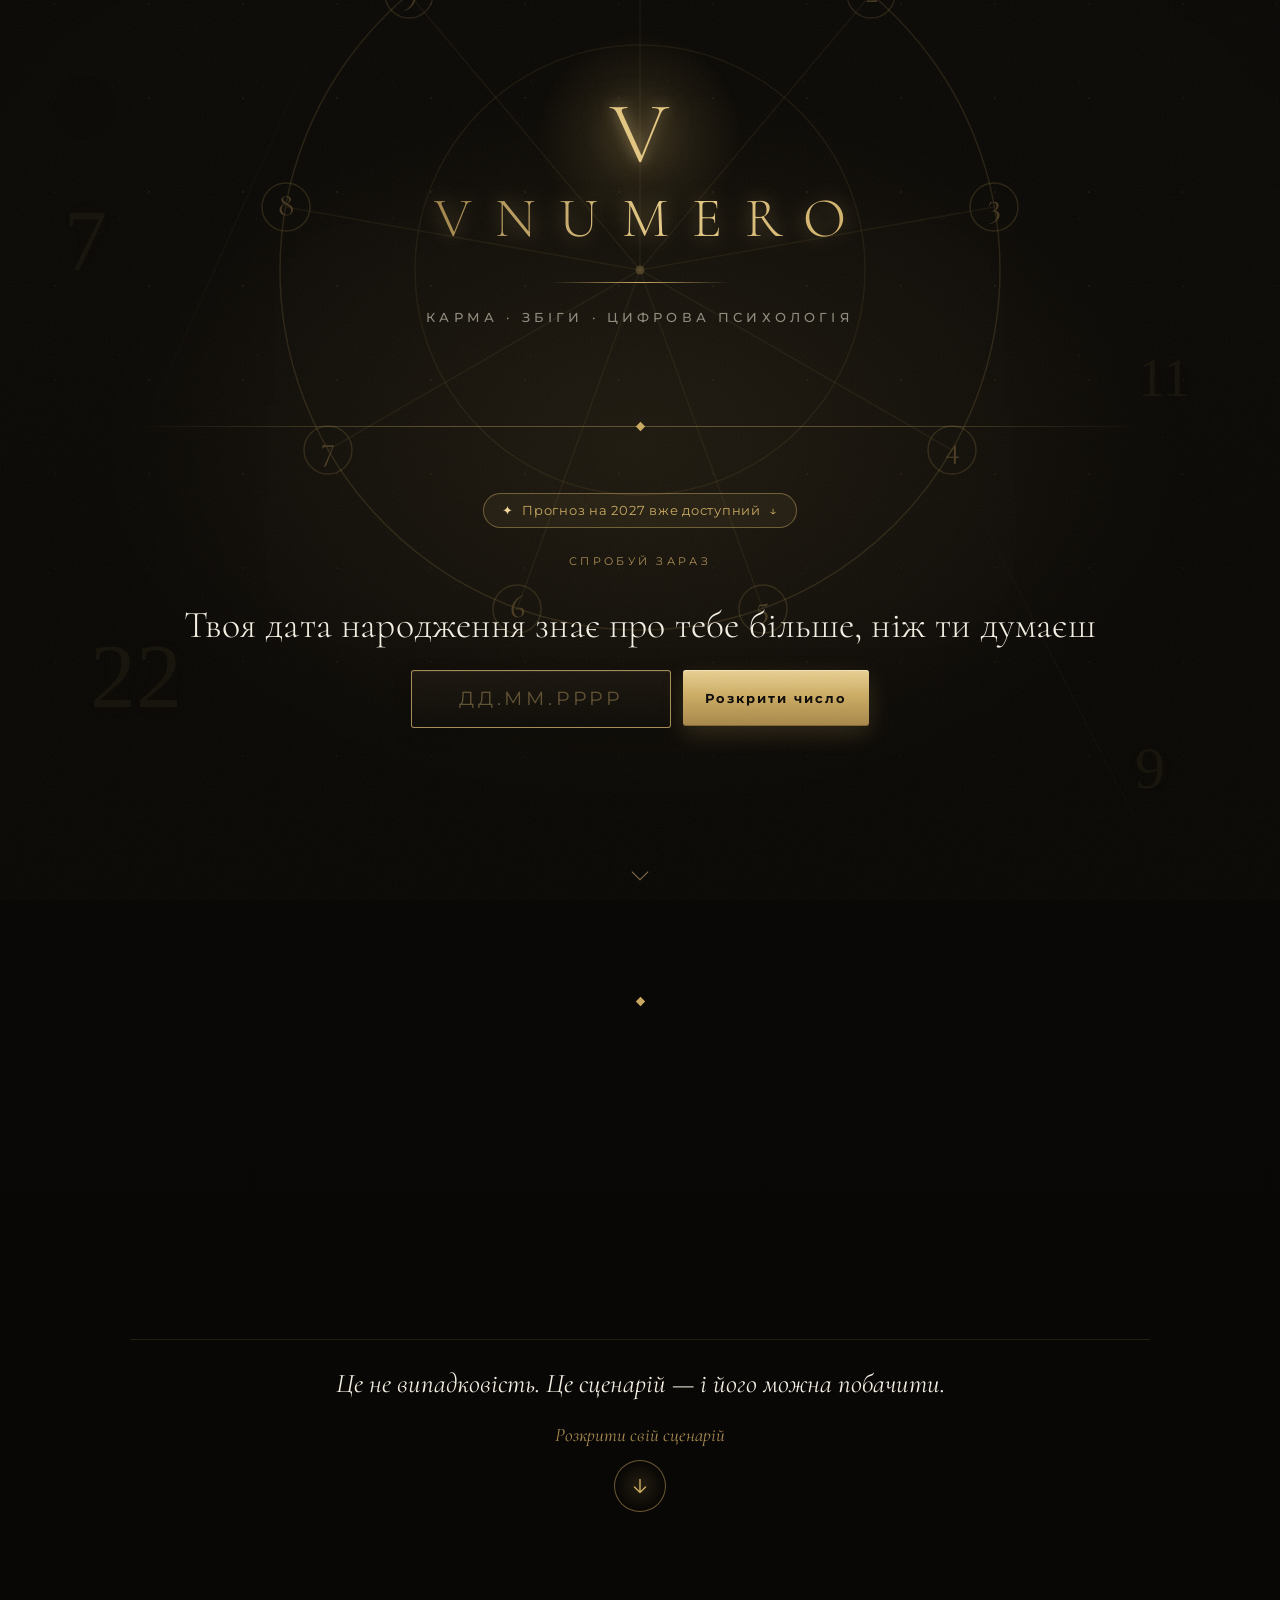
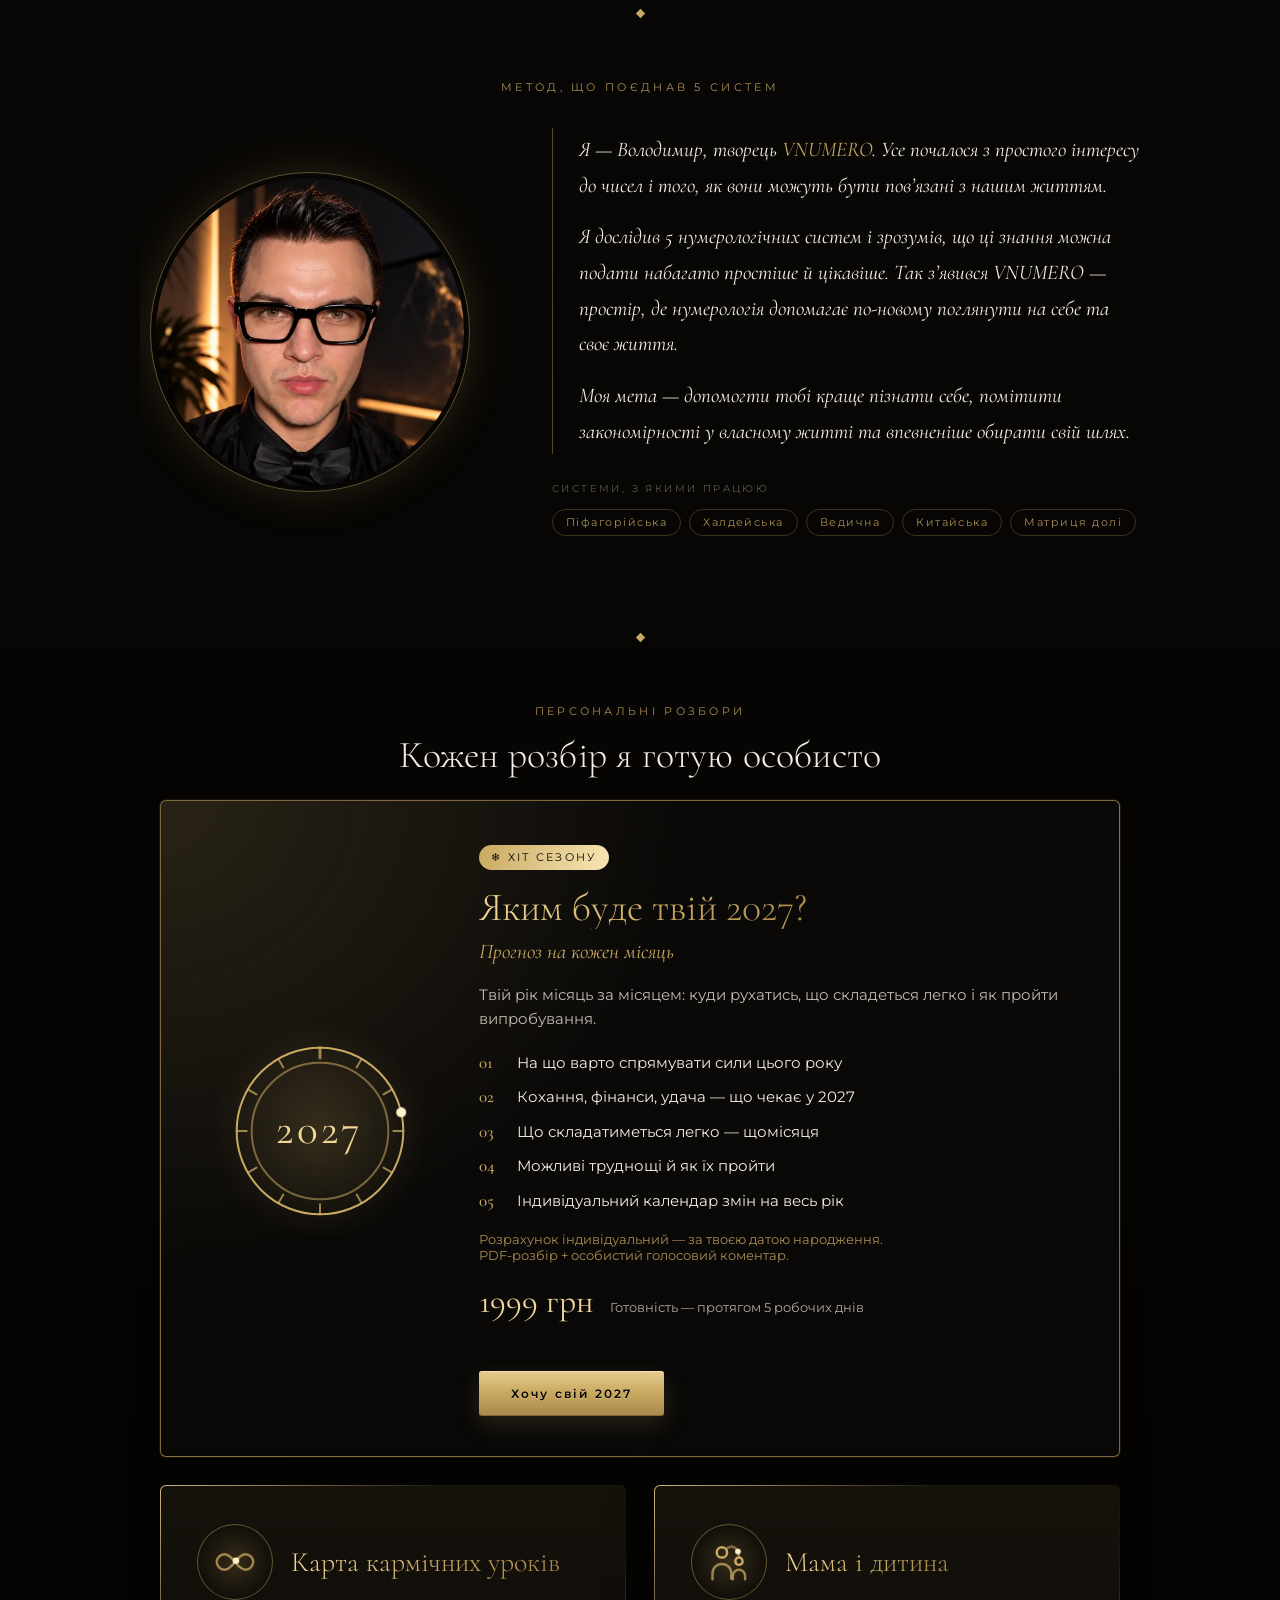
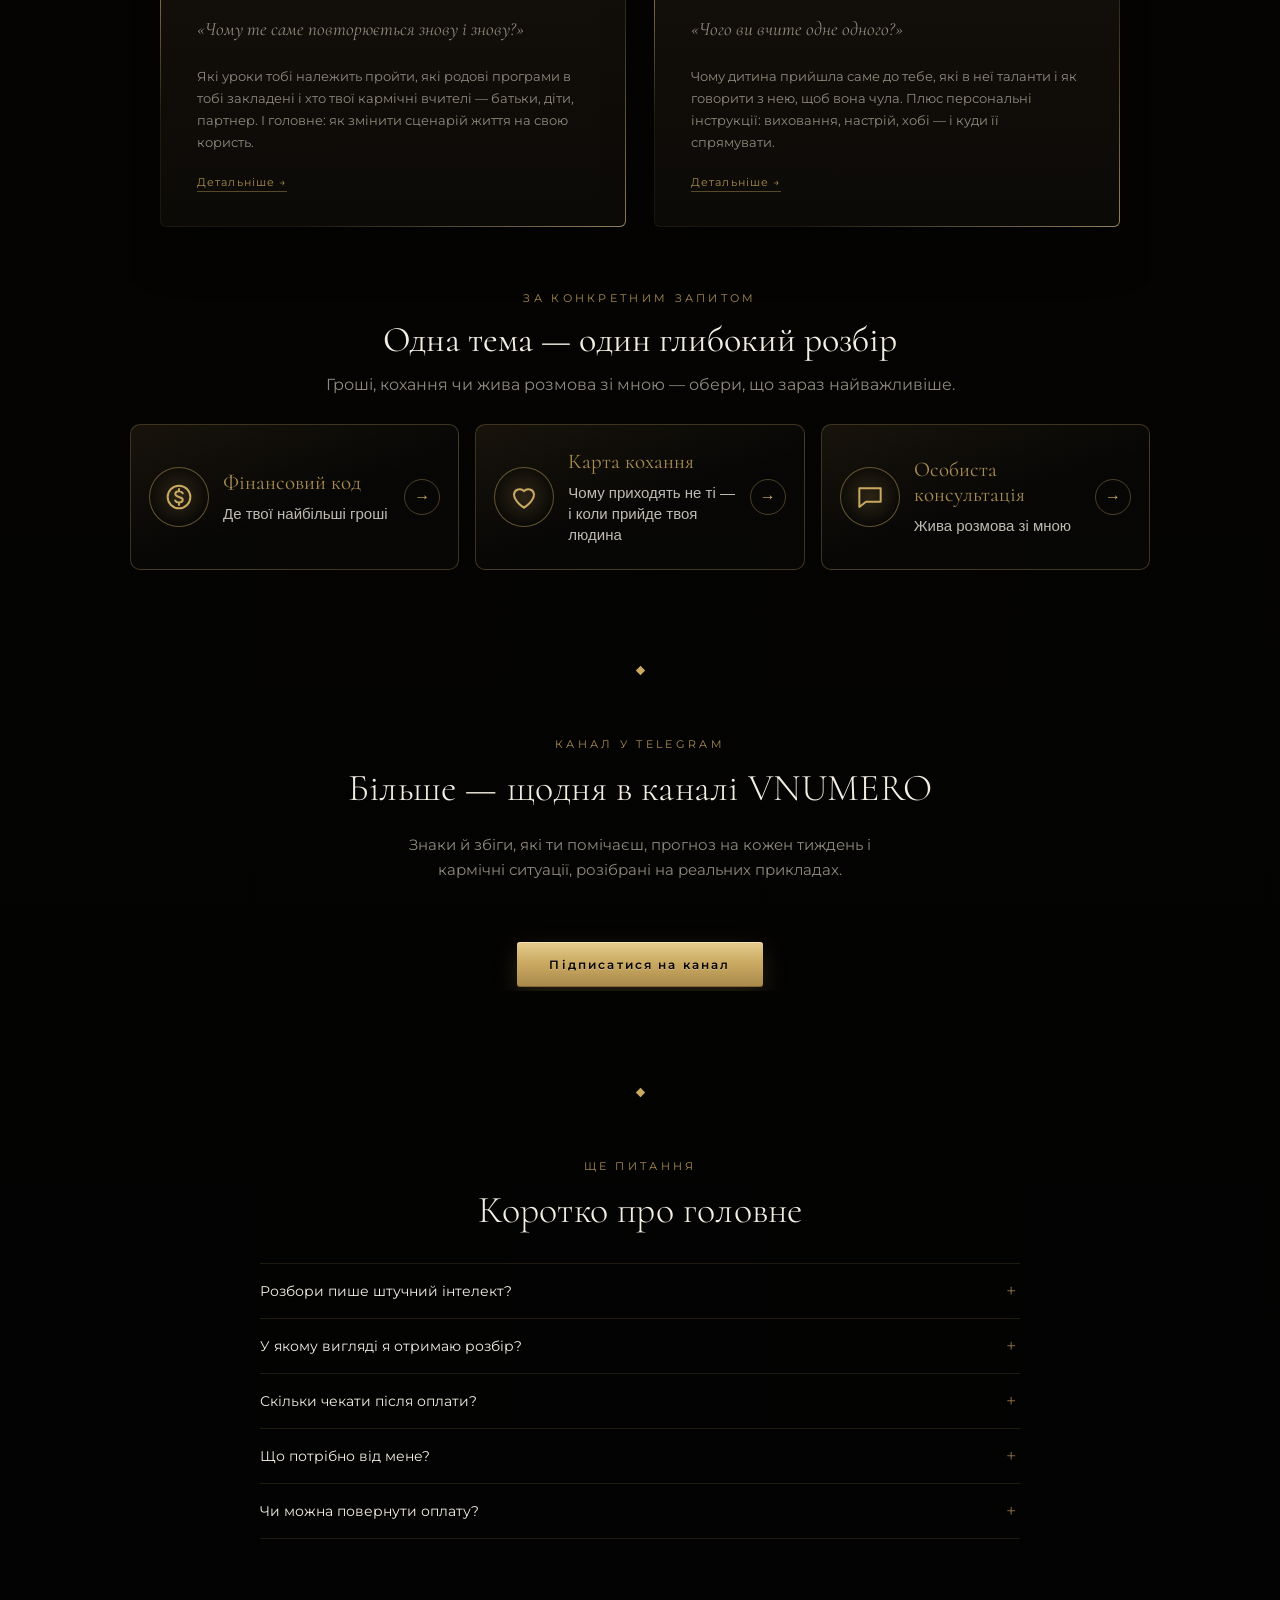
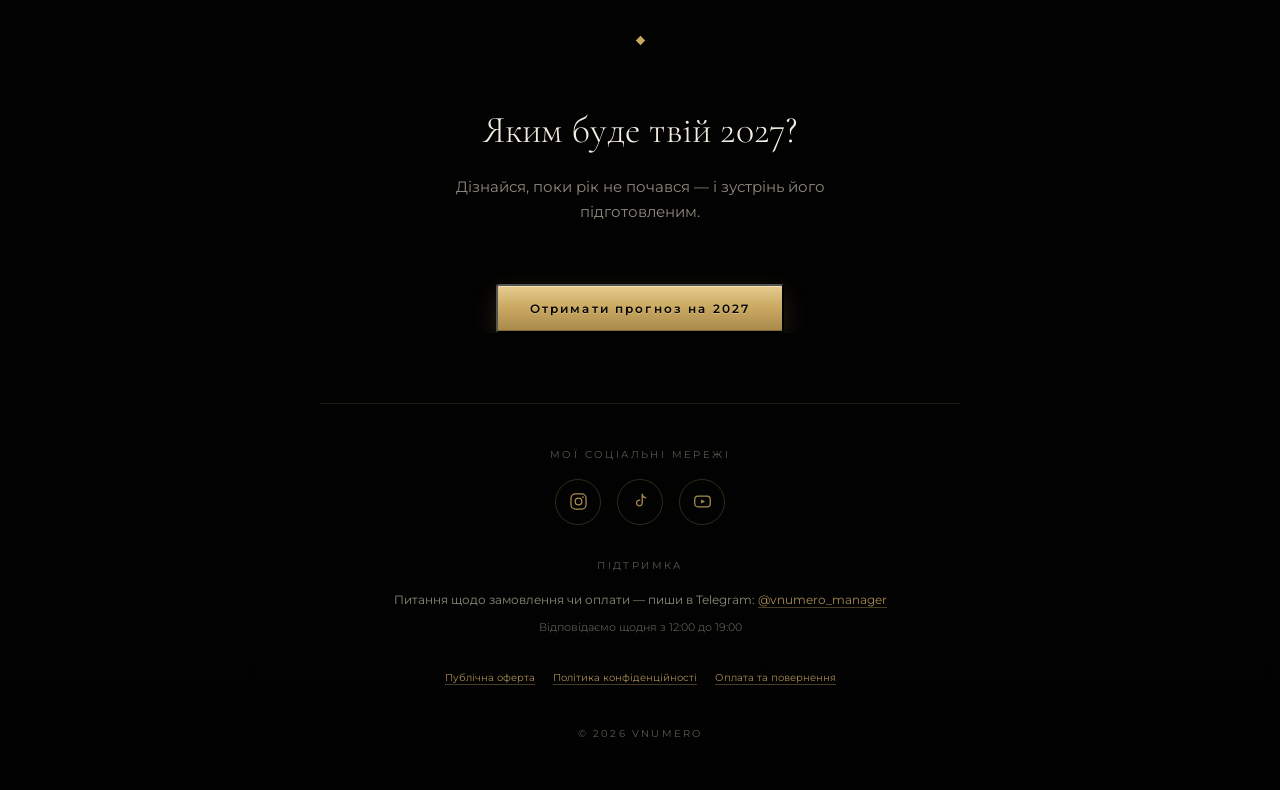
==== commit 8bf7da51: "Draft v4: 2027 card self-contained with price, opens order form directly Co-Authored-By: Claude Opus" ====
--- a/index.html
+++ b/index.html
@@ -4521,7 +4521,14 @@
 #readings-panel .vn-flag-list > span{ display:flex; gap:14px; align-items:baseline; font-size:14.5px; line-height:1.5; color:var(--ivory); }
 #readings-panel .vn-flag-list b{ font-family:var(--serif); font-weight:500; font-size:17px; color:var(--gold); min-width:24px; }
 #readings-panel .vn-flag-note{ display:block; font-size:13px; color:var(--gold-soft); margin-bottom:20px; }
-#readings-panel .vn-flag-cta{ font-size:13px; letter-spacing:.14em; text-transform:uppercase; color:#f1d699; }
+#readings-panel .vn-flag-buy{ display:flex; align-items:baseline; gap:16px; flex-wrap:wrap; margin:2px 0 22px; }
+#readings-panel .vn-flag-price{ font-family:var(--serif); font-size:34px; line-height:1; color:#f1d699; }
+#readings-panel .vn-flag-term{ font-size:13px; color:rgba(243,238,226,.7); }
+#readings-panel .vn-flag-btn{ display:inline-block; pointer-events:none; }
+@media (max-width: 760px){
+  #readings-panel .vn-flag-buy{ justify-content:center; flex-direction:column; align-items:center; gap:8px; }
+  #readings-panel .vn-flag-btn{ display:block; width:100%; }
+}
 @media (prefers-reduced-motion: no-preference){
   #readings-panel .vn-flag.vn-in .vn-flag-ico{ animation:vnGlow 4.5s ease-in-out infinite; }
 }
@@ -4830,7 +4837,7 @@
       <h2 class="panel-title">Кожен розбір я готую особисто</h2>
 
       <div class="vn-flag-wrap" id="year-2027">
-        <button class="offer-card reading-detail-btn vn-big vn-flag" type="button" data-reading="year2027">
+        <button class="offer-card vn-big vn-flag" type="button" data-reading="year2027" id="flag-2027">
           <span class="vn-snow" aria-hidden="true"><i class="vn-flake" style="--x:33.1%;--d:10.2s;--dl:-11.1s;--dx:-26px;--fs:15px">❅</i><i style="--x:11.0%;--d:13.7s;--dl:-15.5s;--dx:-17px;--s:2.2px"></i><i style="--x:42.1%;--d:10.9s;--dl:-9.4s;--dx:-26px;--s:3.4px"></i><i style="--x:93.0%;--d:14.0s;--dl:-9.9s;--dx:-26px;--s:3.5px"></i><i class="vn-flake" style="--x:6.8%;--d:10.8s;--dl:-9.5s;--dx:-22px;--fs:13px">❅</i><i style="--x:15.8%;--d:9.9s;--dl:-5.2s;--dx:19px;--s:2.5px"></i><i style="--x:57.8%;--d:14.1s;--dl:-6.3s;--dx:3px;--s:2.2px"></i><i style="--x:7.7%;--d:10.6s;--dl:-11.6s;--dx:-4px;--s:2.8px"></i><i class="vn-flake" style="--x:58.2%;--d:12.6s;--dl:-5.1s;--dx:18px;--fs:15px">❅</i><i style="--x:76.9%;--d:9.7s;--dl:-5.1s;--dx:-0px;--s:2.9px"></i><i style="--x:45.1%;--d:13.9s;--dl:-1.2s;--dx:1px;--s:2.4px"></i><i style="--x:34.8%;--d:16.5s;--dl:-7.2s;--dx:28px;--s:2.2px"></i><i class="vn-flake" style="--x:55.6%;--d:15.3s;--dl:-13.9s;--dx:-10px;--fs:13px">❅</i><i style="--x:59.1%;--d:13.6s;--dl:-7.8s;--dx:20px;--s:4.4px"></i><i style="--x:47.5%;--d:14.3s;--dl:-1.0s;--dx:12px;--s:3.6px"></i><i style="--x:97.3%;--d:15.6s;--dl:-4.8s;--dx:-7px;--s:3.7px"></i><i class="vn-flake" style="--x:4.2%;--d:12.7s;--dl:-2.9s;--dx:-23px;--fs:11px">❅</i><i style="--x:22.9%;--d:11.3s;--dl:-12.6s;--dx:-6px;--s:4.3px"></i><i style="--x:49.7%;--d:10.3s;--dl:-6.8s;--dx:-13px;--s:2.3px"></i><i style="--x:43.3%;--d:13.4s;--dl:-12.0s;--dx:29px;--s:3.7px"></i><i class="vn-flake" style="--x:38.5%;--d:10.8s;--dl:-1.4s;--dx:-21px;--fs:15px">❅</i><i style="--x:24.4%;--d:12.9s;--dl:-10.0s;--dx:-14px;--s:2.0px"></i></span>
           <span class="vn-flag-ico" aria-hidden="true">
             <svg viewBox="0 0 120 120" fill="none" stroke="currentColor" stroke-width="1.2" stroke-linecap="round">
@@ -4845,7 +4852,7 @@
             <span class="vn-flag-badge"><span aria-hidden="true">❄</span> Хіт сезону</span>
             <h3>Яким буде твій 2027?</h3>
             <span class="offer-key">Прогноз на кожен місяць</span>
-            <span class="vn-flag-desc">Розбір твого 2027 року місяць за місяцем: куди рухатись, що складеться легко, а де будуть випробування — і як їх пройти. Плюс твій особистий календар змін на весь рік.</span>
+            <span class="vn-flag-desc">Твій рік місяць за місяцем: куди рухатись, що складеться легко і як пройти випробування.</span>
             <span class="vn-flag-list">
               <span><b>01</b>На що варто спрямувати сили цього року</span>
               <span><b>02</b>Кохання, фінанси, удача — що чекає у 2027</span>
@@ -4853,8 +4860,12 @@
               <span><b>04</b>Можливі труднощі й як їх пройти</span>
               <span><b>05</b>Індивідуальний календар змін на весь рік</span>
             </span>
-            <span class="vn-flag-note">Розрахунок індивідуальний — за твоєю датою народження.</span>
-            <span class="offer-cta vn-flag-cta">Хочу свій 2027 →</span>
+            <span class="vn-flag-note">Розрахунок індивідуальний — за твоєю датою народження.<br>PDF-розбір + особистий голосовий коментар.</span>
+            <span class="vn-flag-buy">
+              <span class="vn-flag-price">1999 грн</span>
+              <span class="vn-flag-term">Готовність — протягом 5 робочих днів</span>
+            </span>
+            <span class="cta-link vn-flag-btn">Хочу свій 2027</span>
           </span>
         </button>
       </div>
@@ -5799,7 +5810,8 @@
   })();
 
   // фінальна кнопка внизу відкриває розбір 2027
-  (function(){ const b = document.getElementById('final-2027'); if (b) b.addEventListener('click', () => openReadingModal('year2027')); })();
+  // картка-хіт уже показує все — одразу форма замовлення, без проміжного вікна
+  ['final-2027', 'flag-2027'].forEach(id => { const b = document.getElementById(id); if (b) b.addEventListener('click', () => openOrderModal('year2027')); });
   // трафік з відео про дитину (utm_campaign=child): «Мама і дитина» — перша серед карток під флагманом
   (function(){
     try {
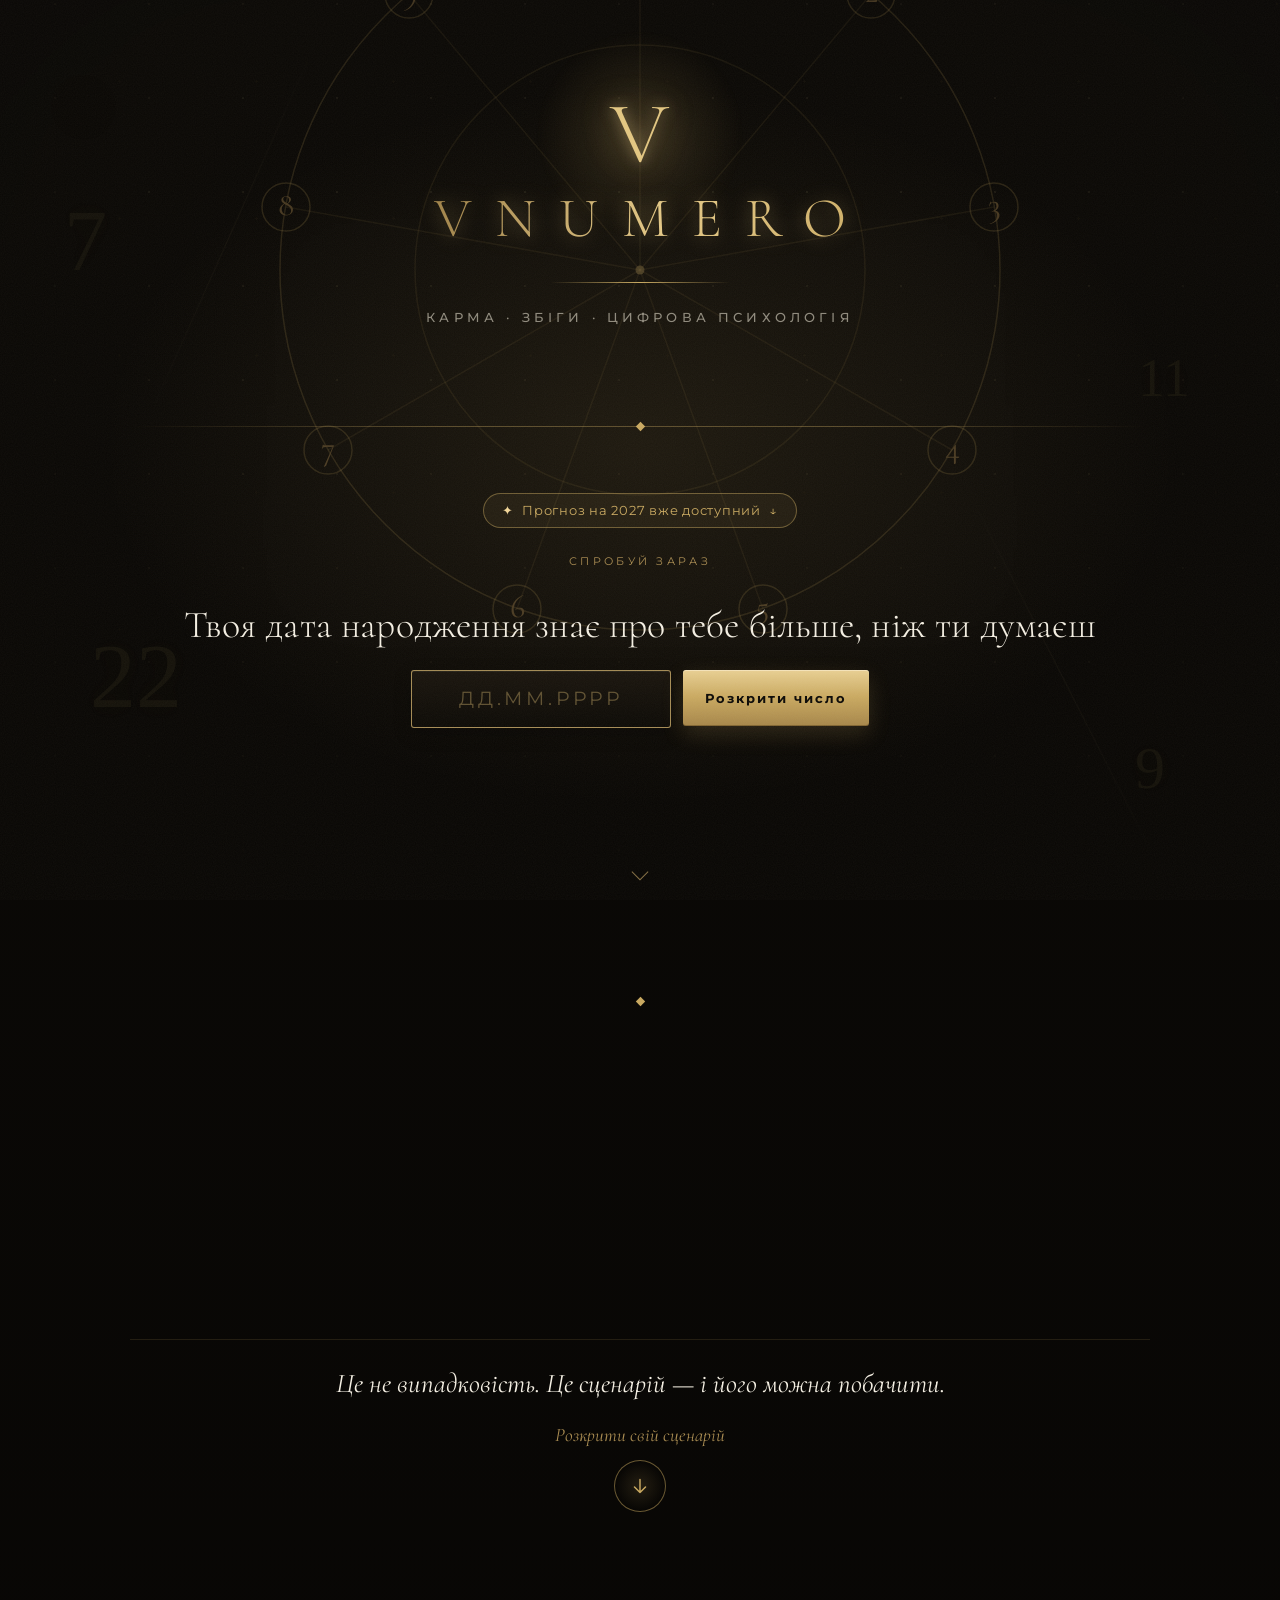
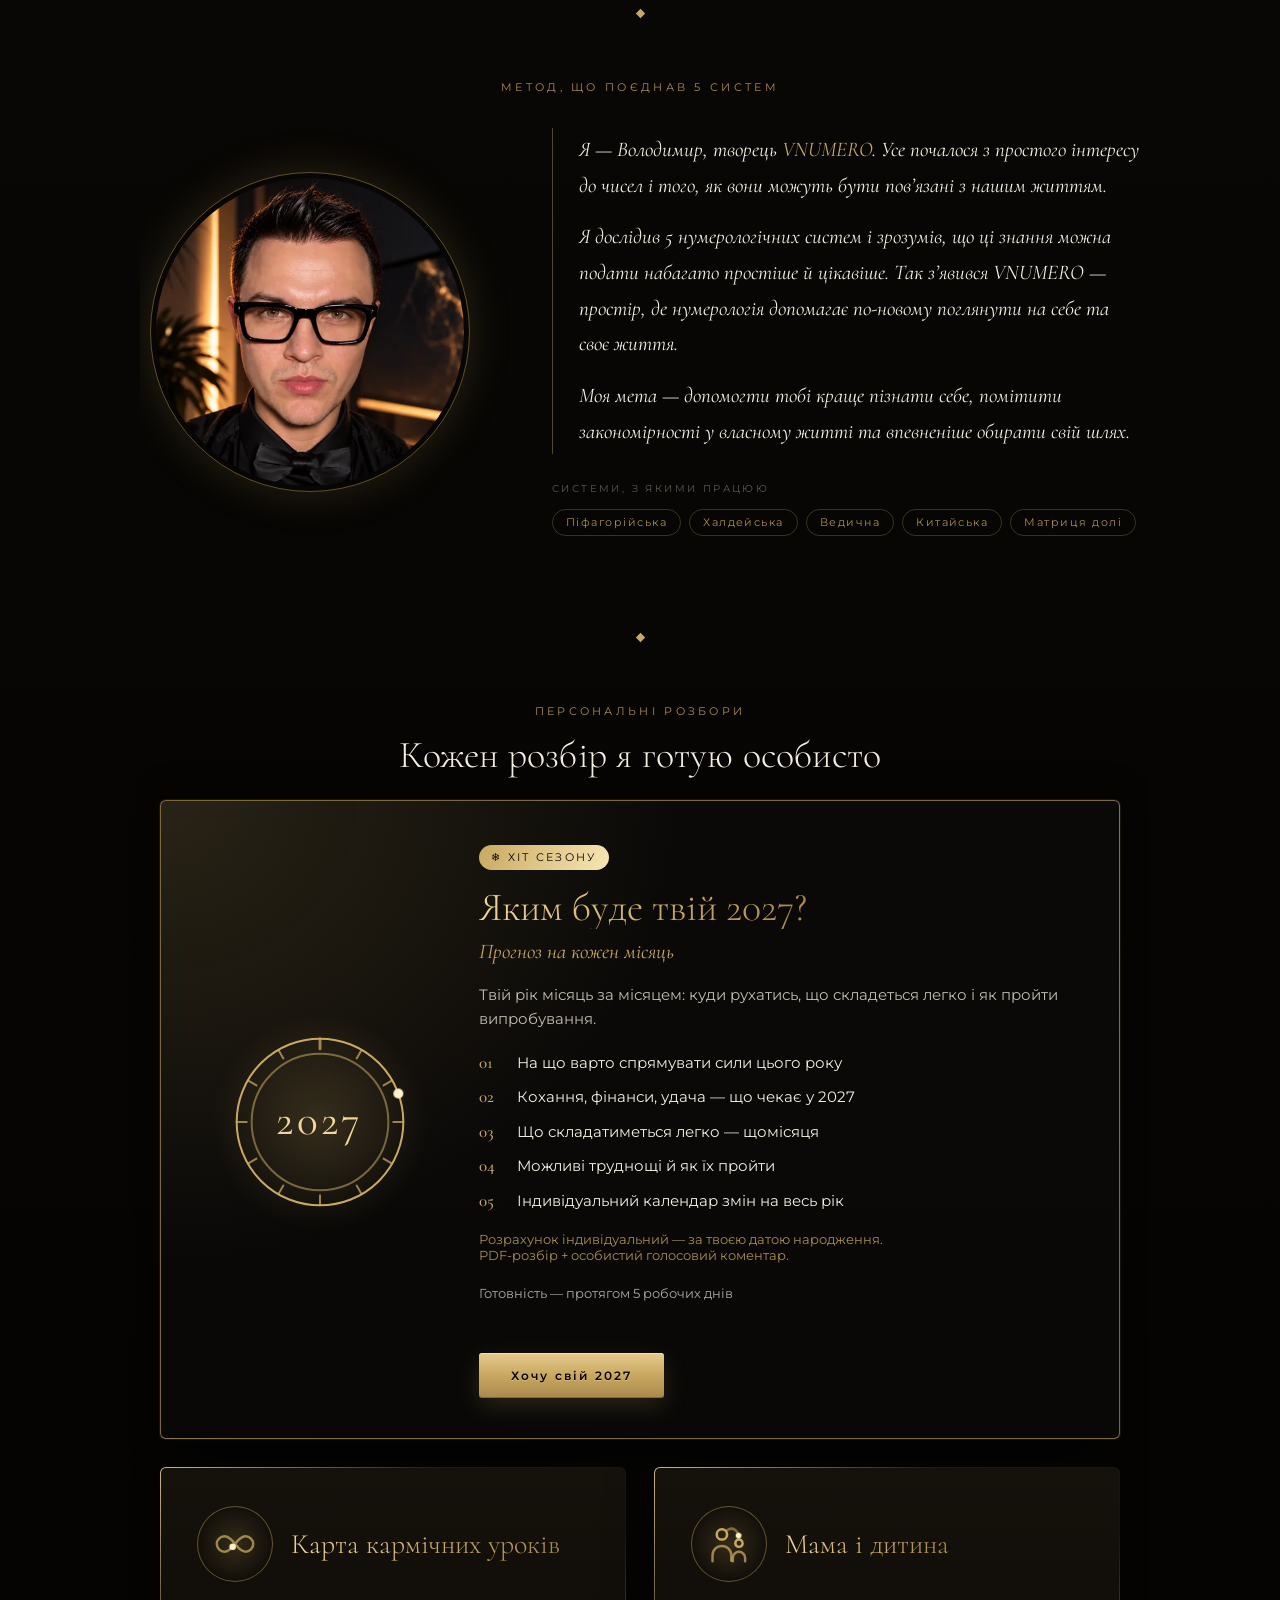
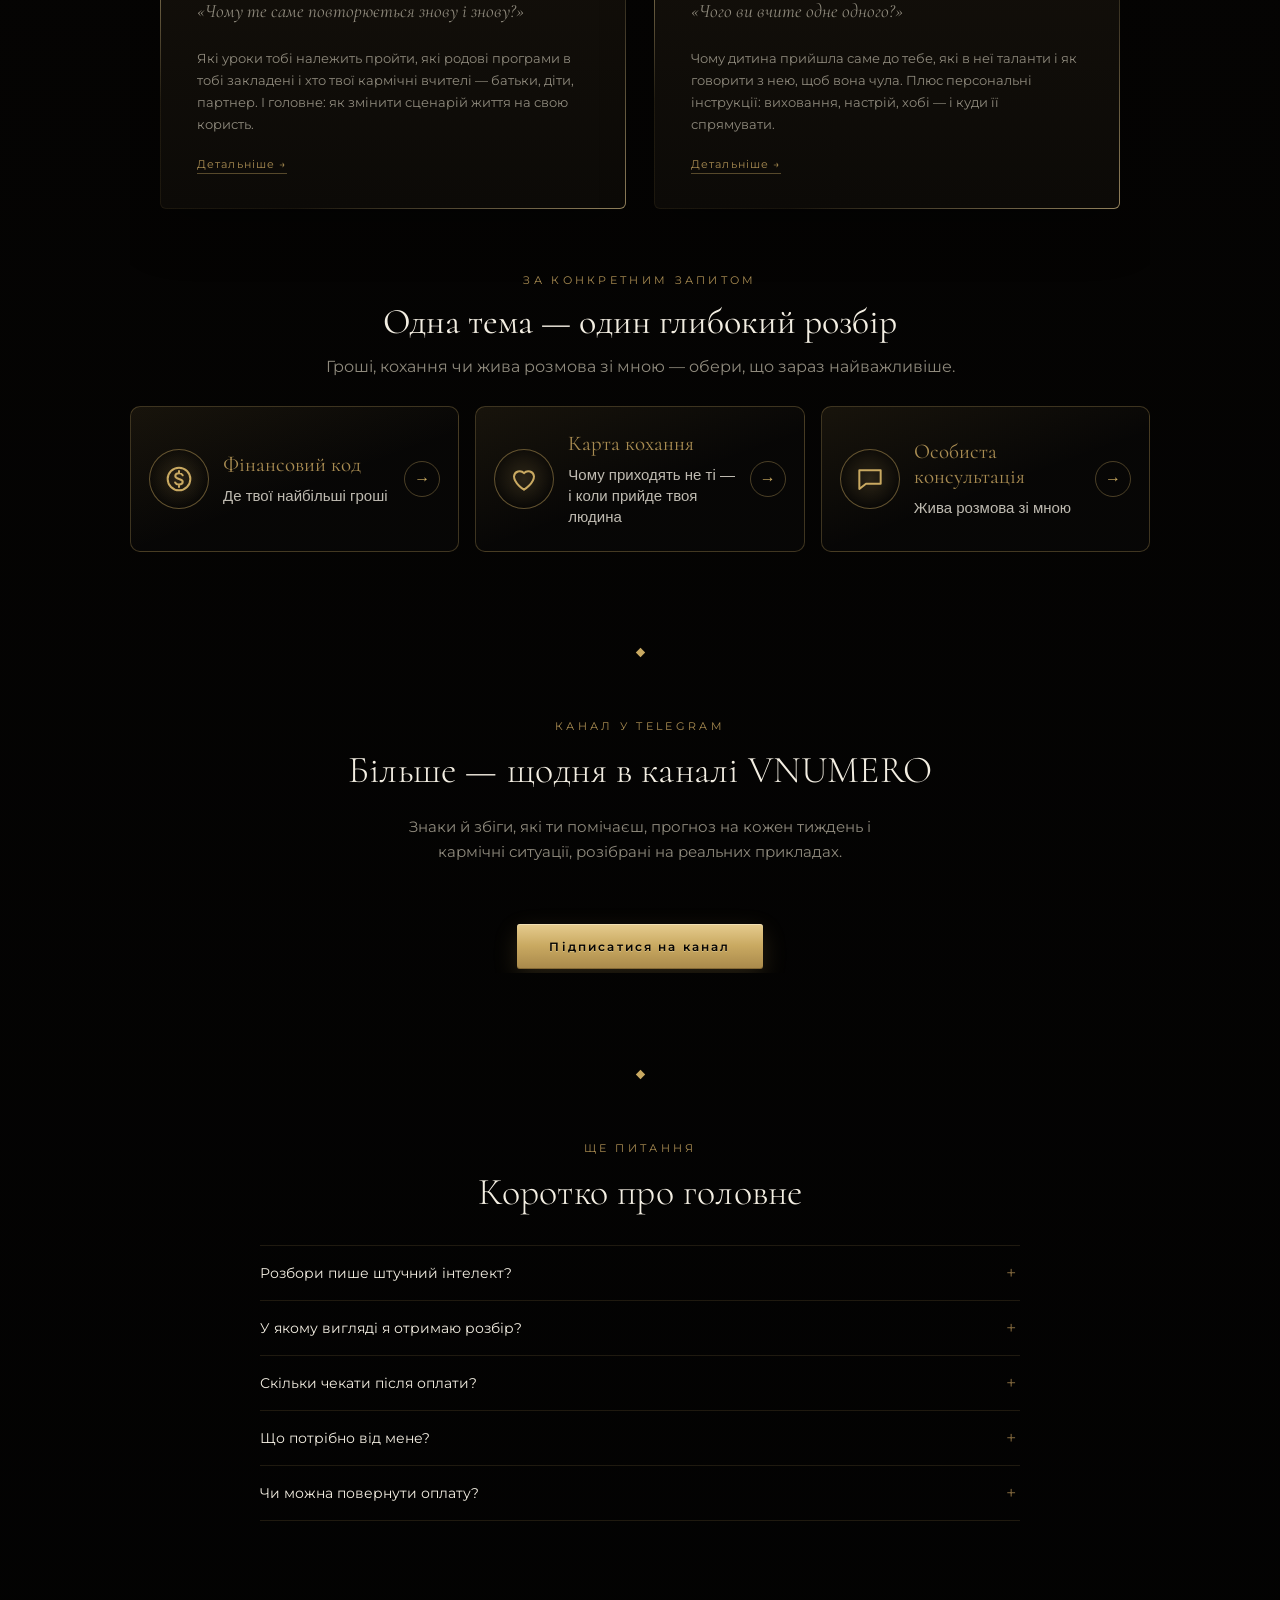
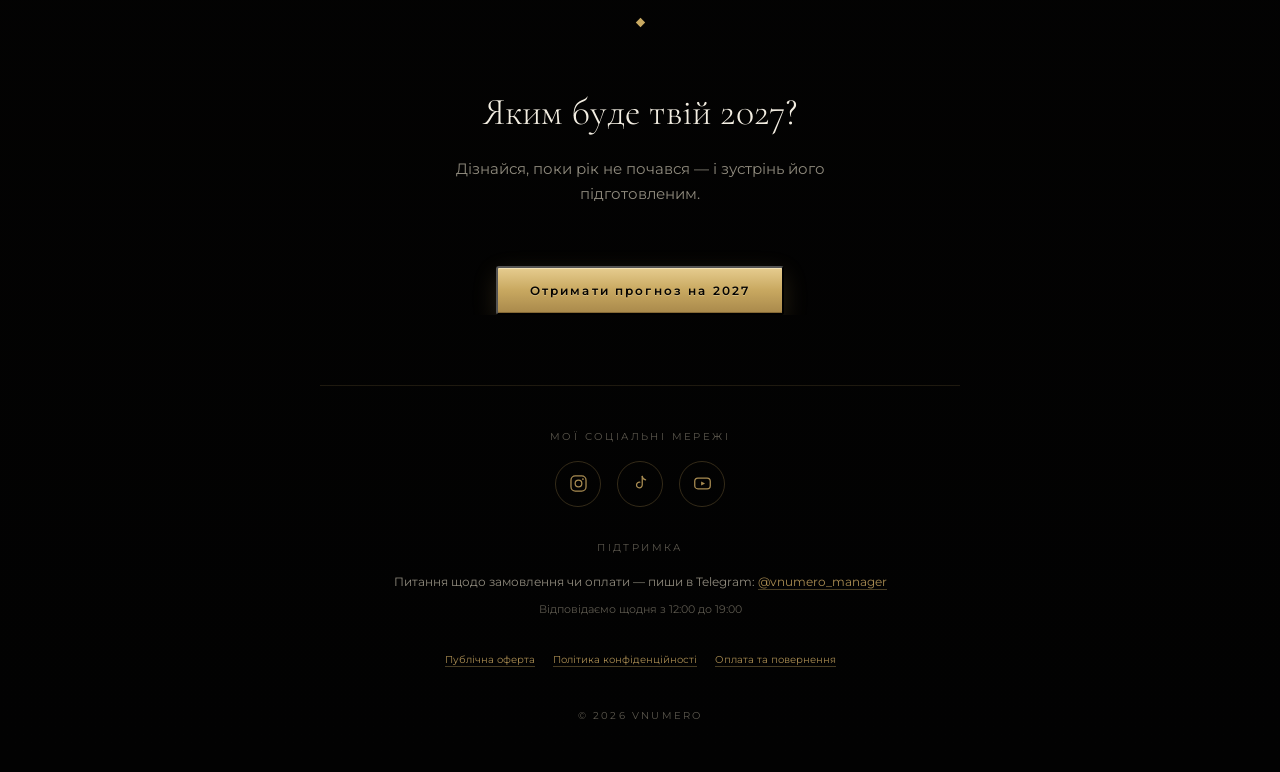
==== commit be7fad1e: "Draft v5: karma 1333, no price on 2027 card Co-Authored-By: Claude Opus 5.5 <noreply@anthropic.com> " ====
--- a/index.html
+++ b/index.html
@@ -4862,7 +4862,6 @@
             </span>
             <span class="vn-flag-note">Розрахунок індивідуальний — за твоєю датою народження.<br>PDF-розбір + особистий голосовий коментар.</span>
             <span class="vn-flag-buy">
-              <span class="vn-flag-price">1999 грн</span>
               <span class="vn-flag-term">Готовність — протягом 5 робочих днів</span>
             </span>
             <span class="cta-link vn-flag-btn">Хочу свій 2027</span>
@@ -5118,10 +5117,10 @@
         'Як змінити сценарій життя в бажаний бік',
         'Практичні рекомендації — що робити вже зараз'
       ],
-      price: { new: '999 грн', note: 'протягом 5 робочих днів' },
+      price: { new: '1333 грн', note: 'протягом 5 робочих днів' },
       format: 'PDF-розбір + особистий голосовий коментар',
       ctaText: 'Замовити карту',
-      orderMessage: 'Вітаю! Хочу замовити «Карту кармічних уроків» — 999 грн.'
+      orderMessage: 'Вітаю! Хочу замовити «Карту кармічних уроків» — 1333 грн.'
     },
     momchild: {
       title: 'Мама і дитина',
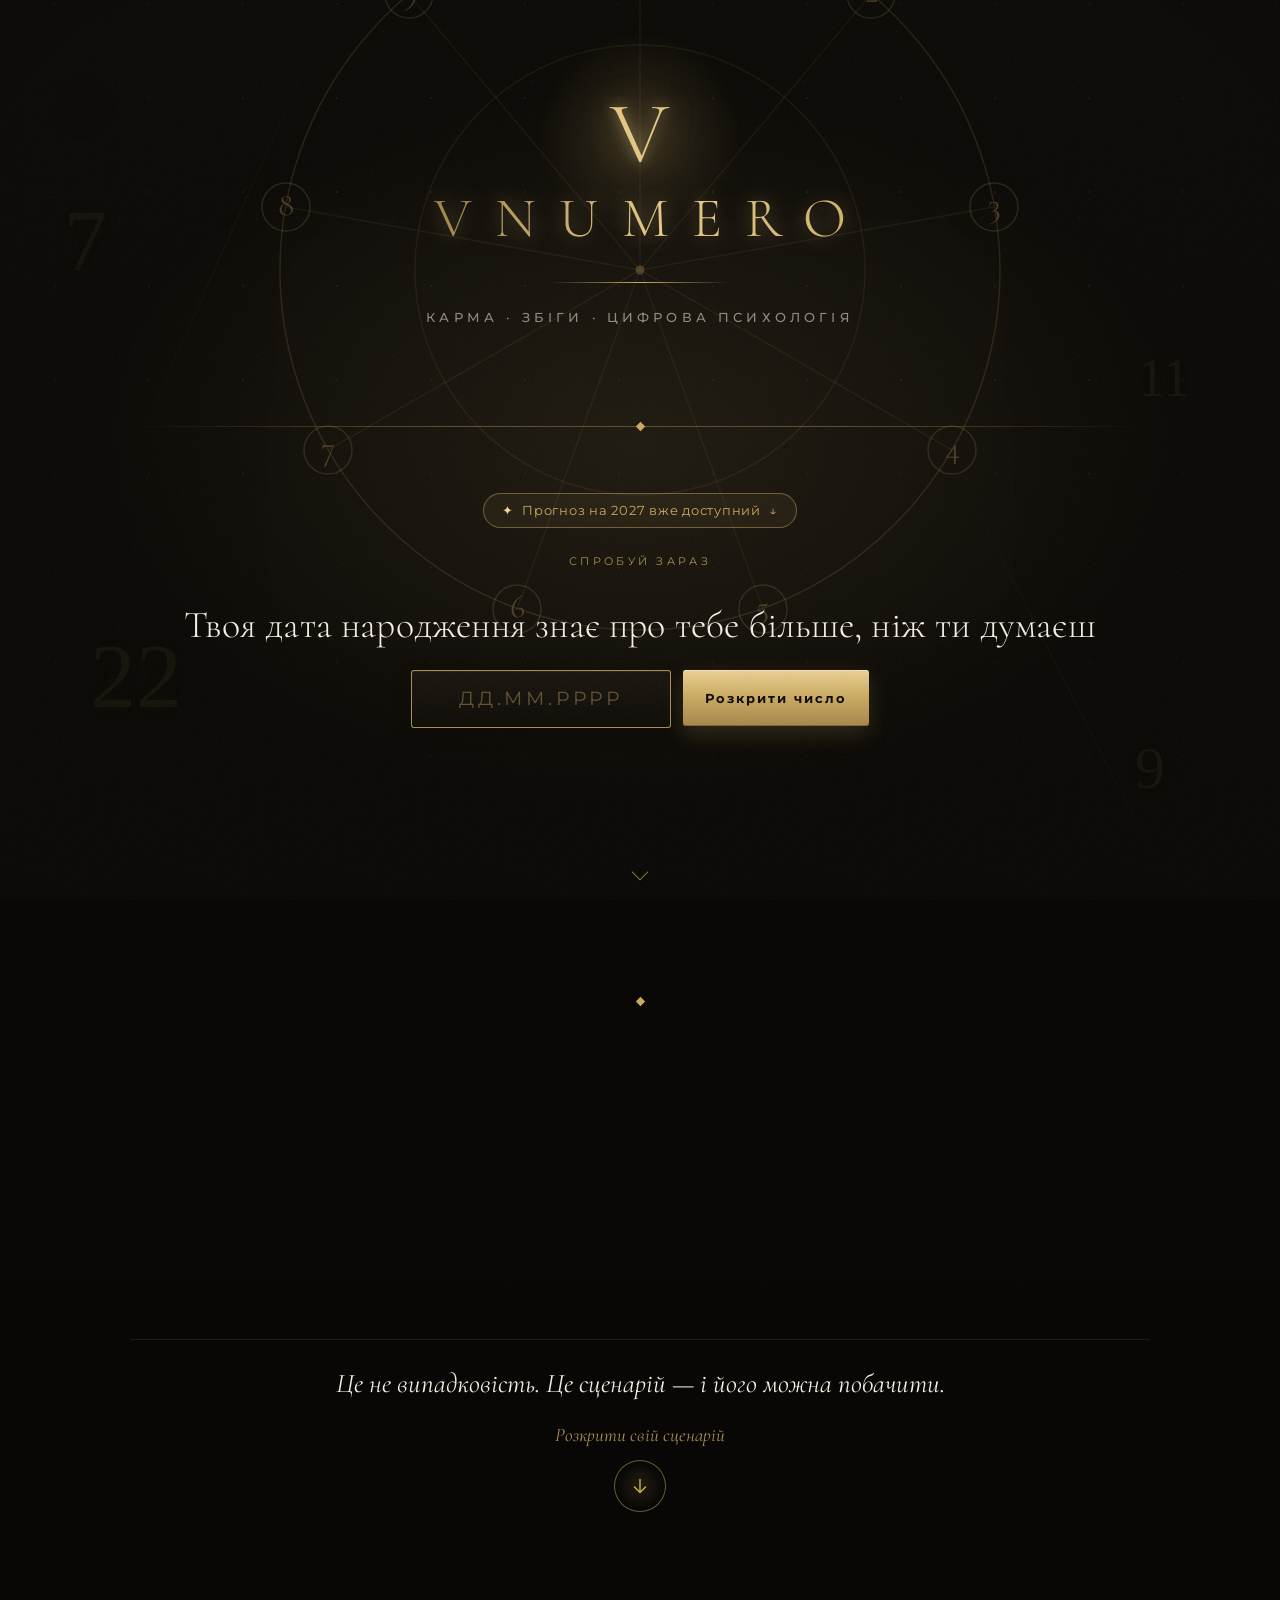
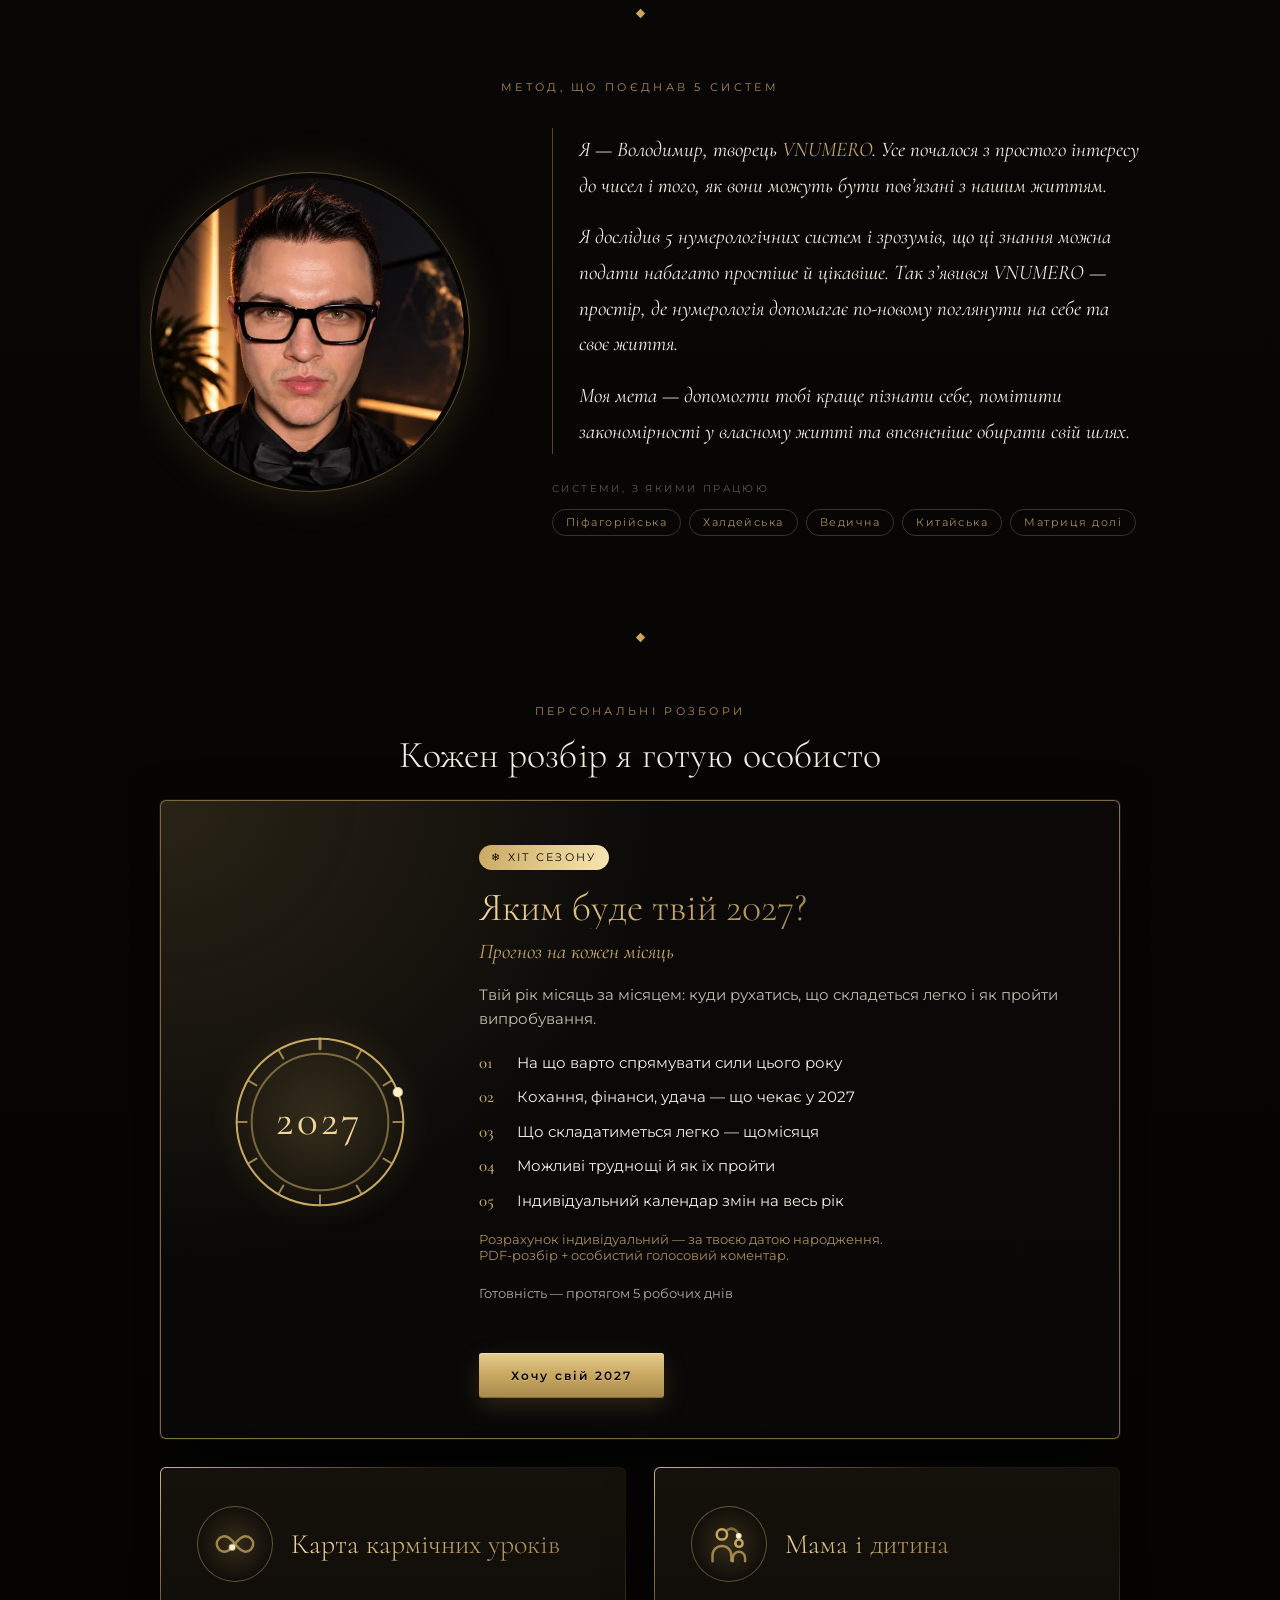
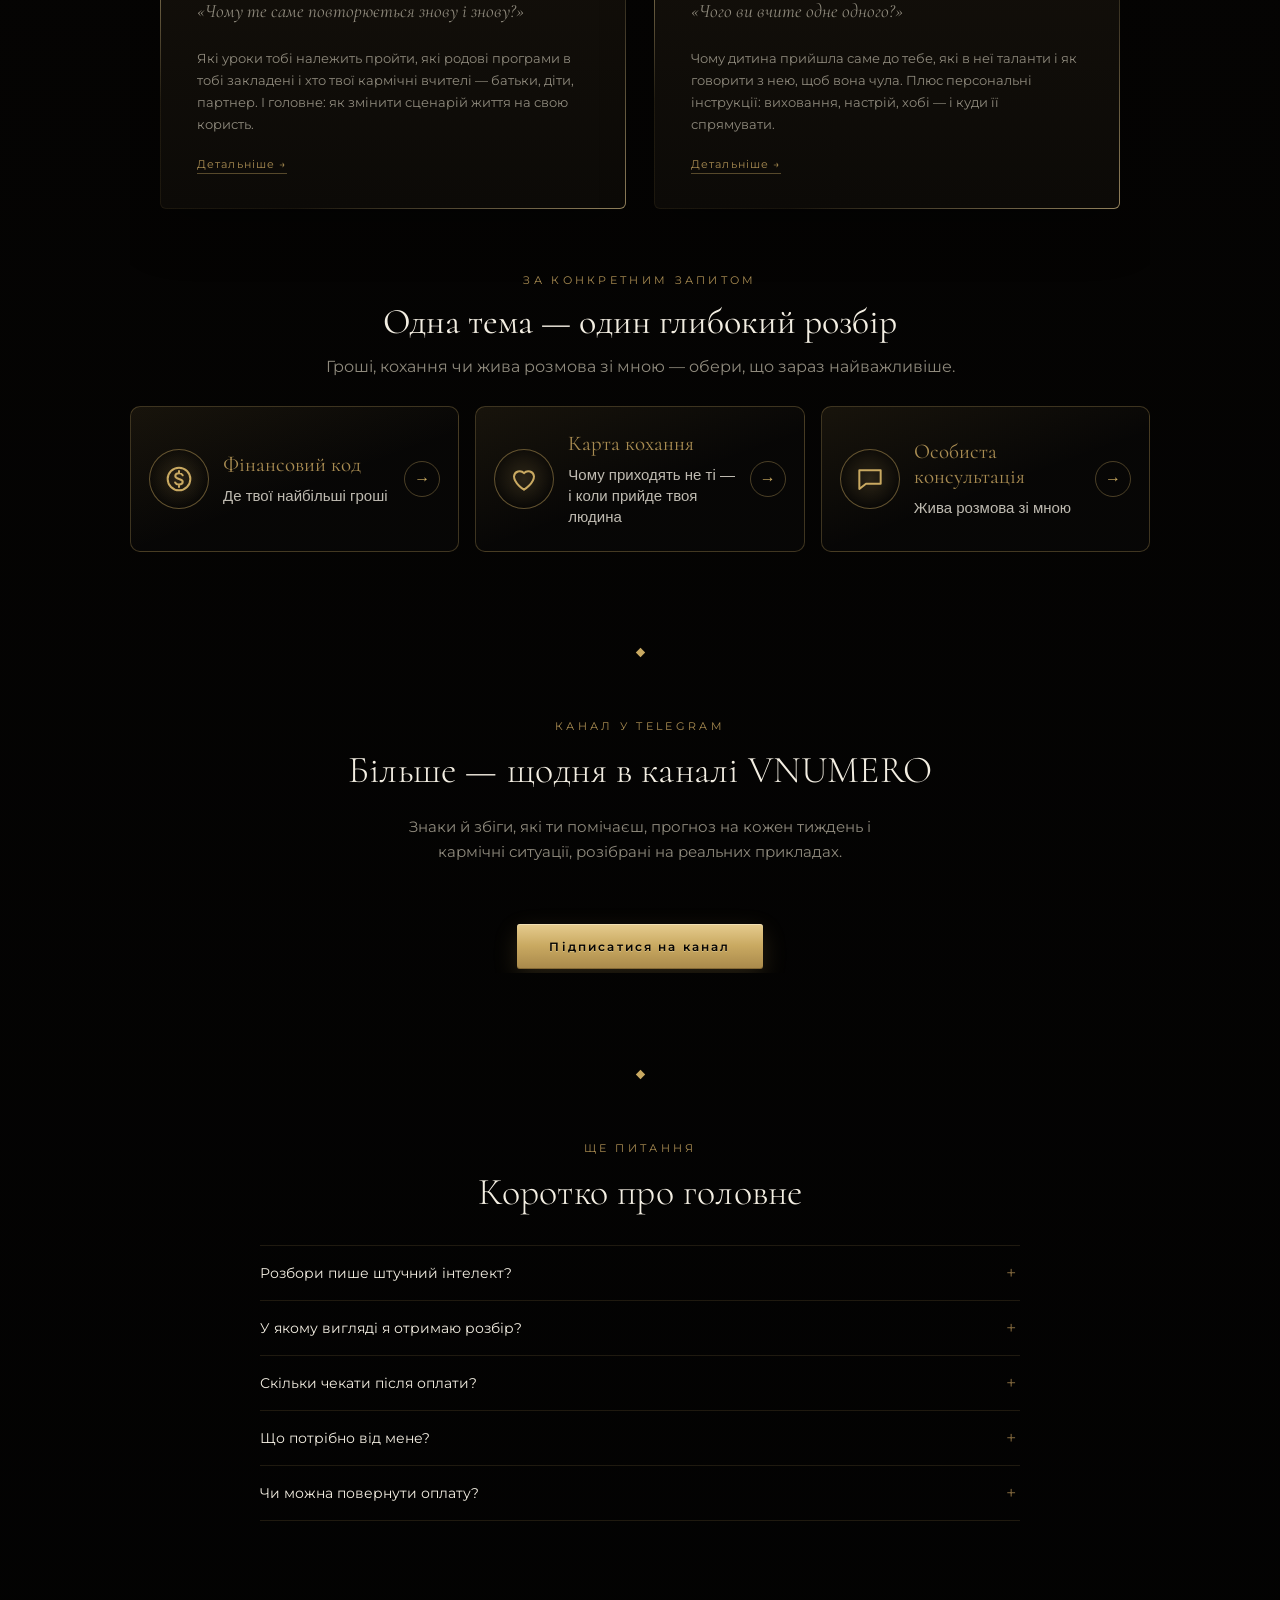
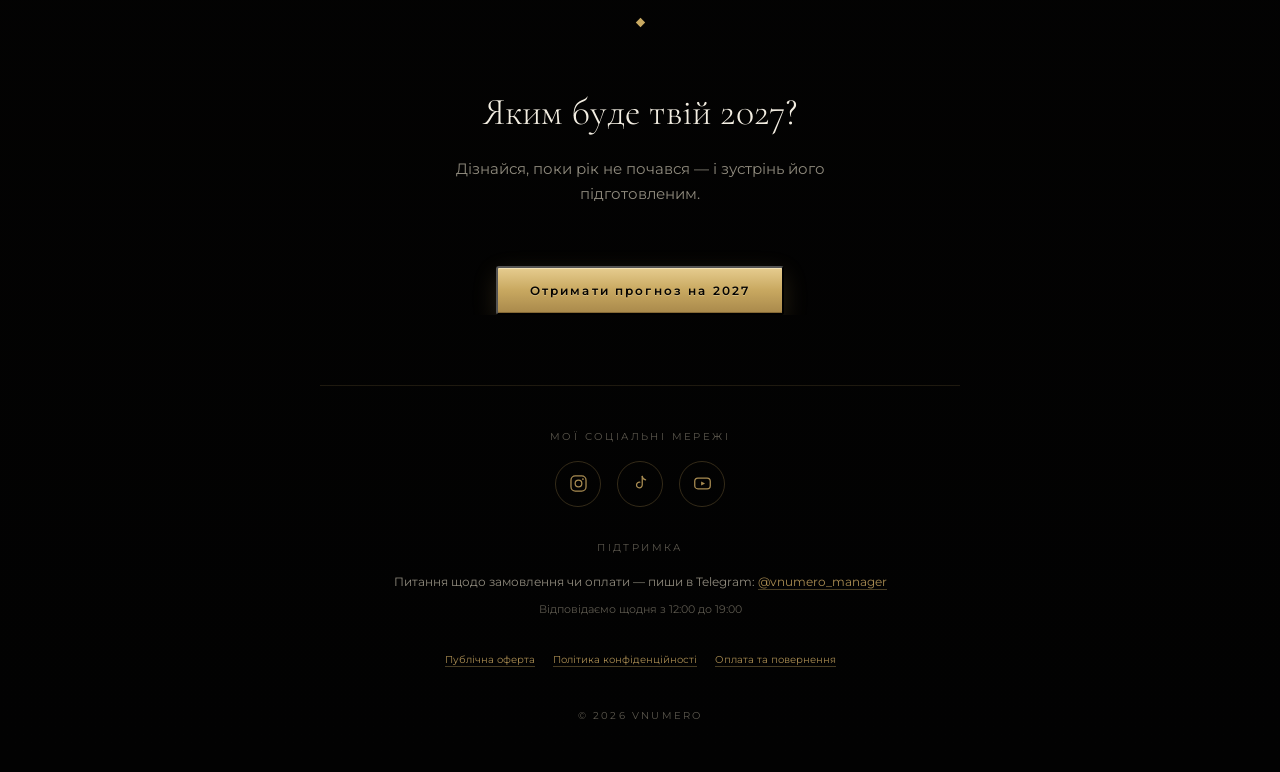
==== commit 2cea5b5e: "Enable payments for go-live Co-Authored-By: Claude Opus 5.5 <noreply@anthropic.com> Claude-Session: " ====
--- a/index.html
+++ b/index.html
@@ -5186,7 +5186,7 @@
   };
 
   // ЧЕРНЕТКА: форма замовлення перевіряє поля, але нічого не надсилає і не веде на оплату.
-  const VN_DRAFT = true;
+  const VN_DRAFT = false;
 
   const MANAGER_TELEGRAM = 'vnumero_manager';
 
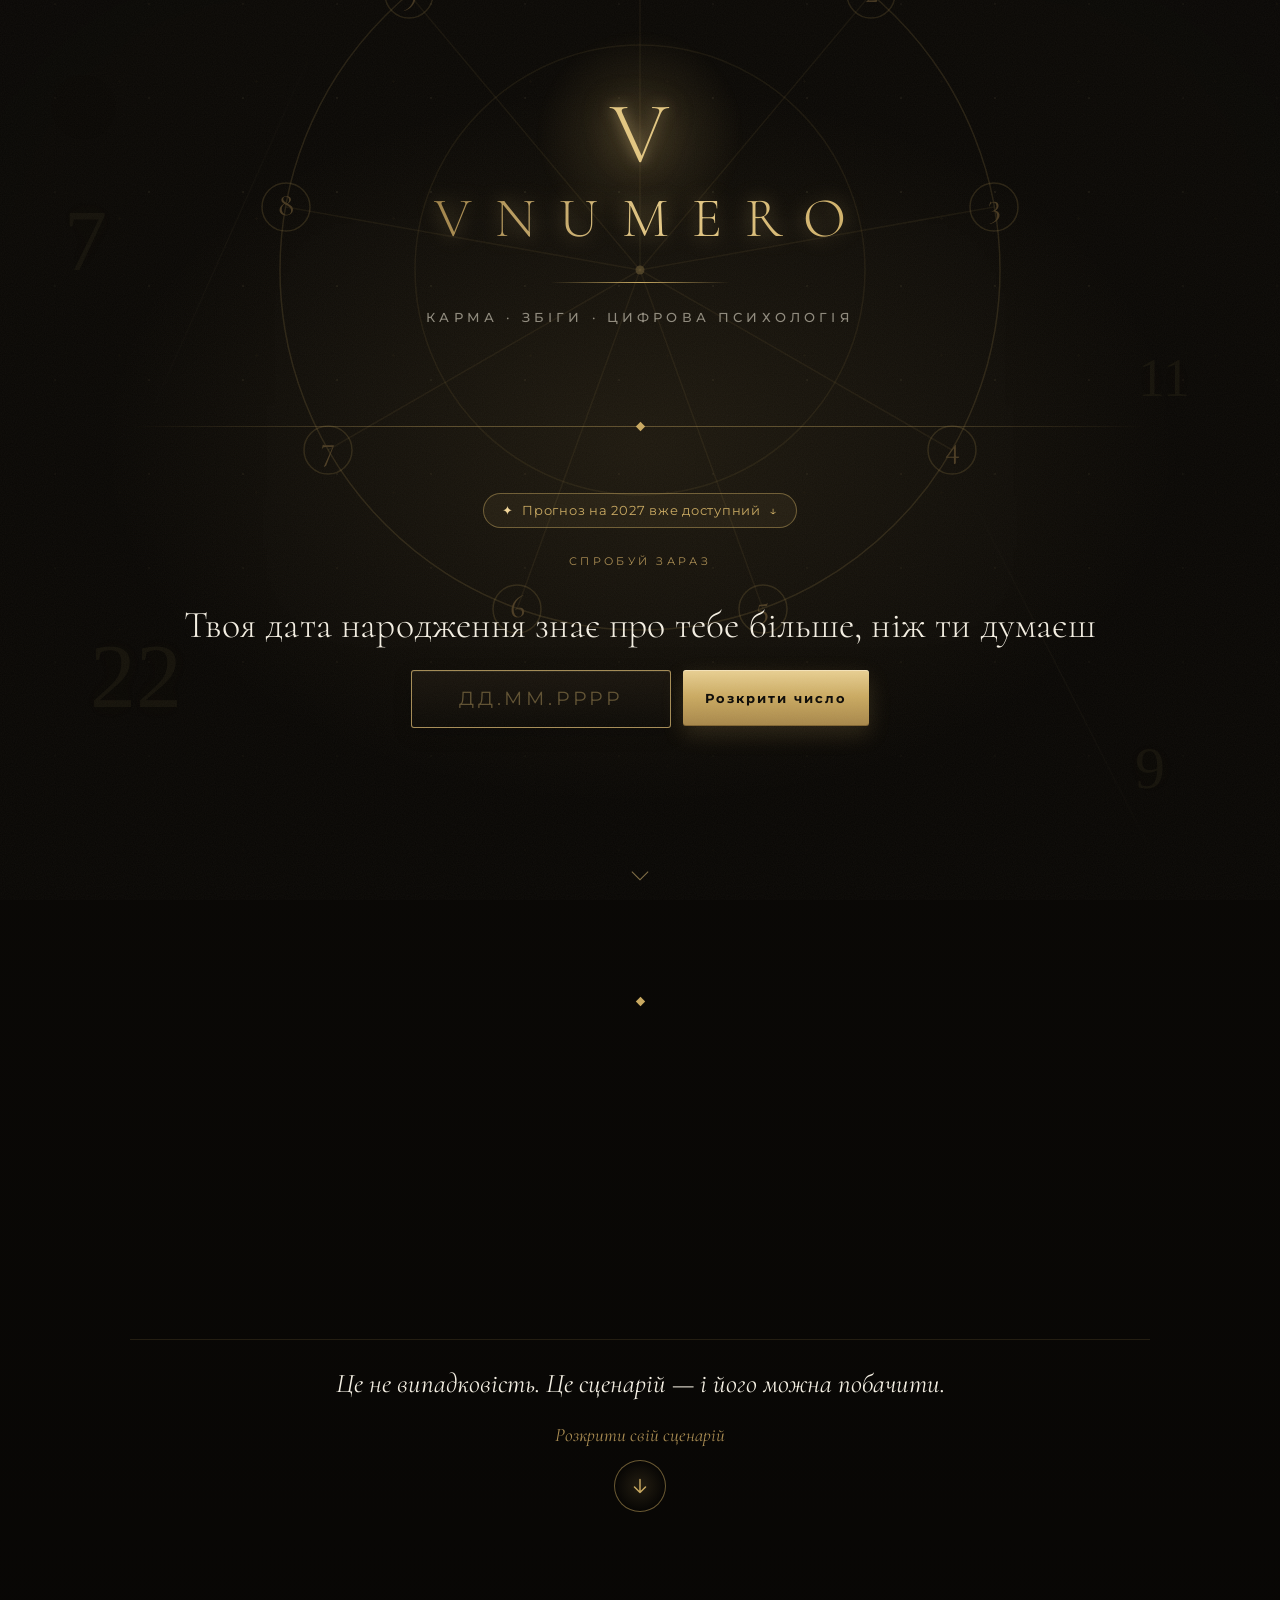
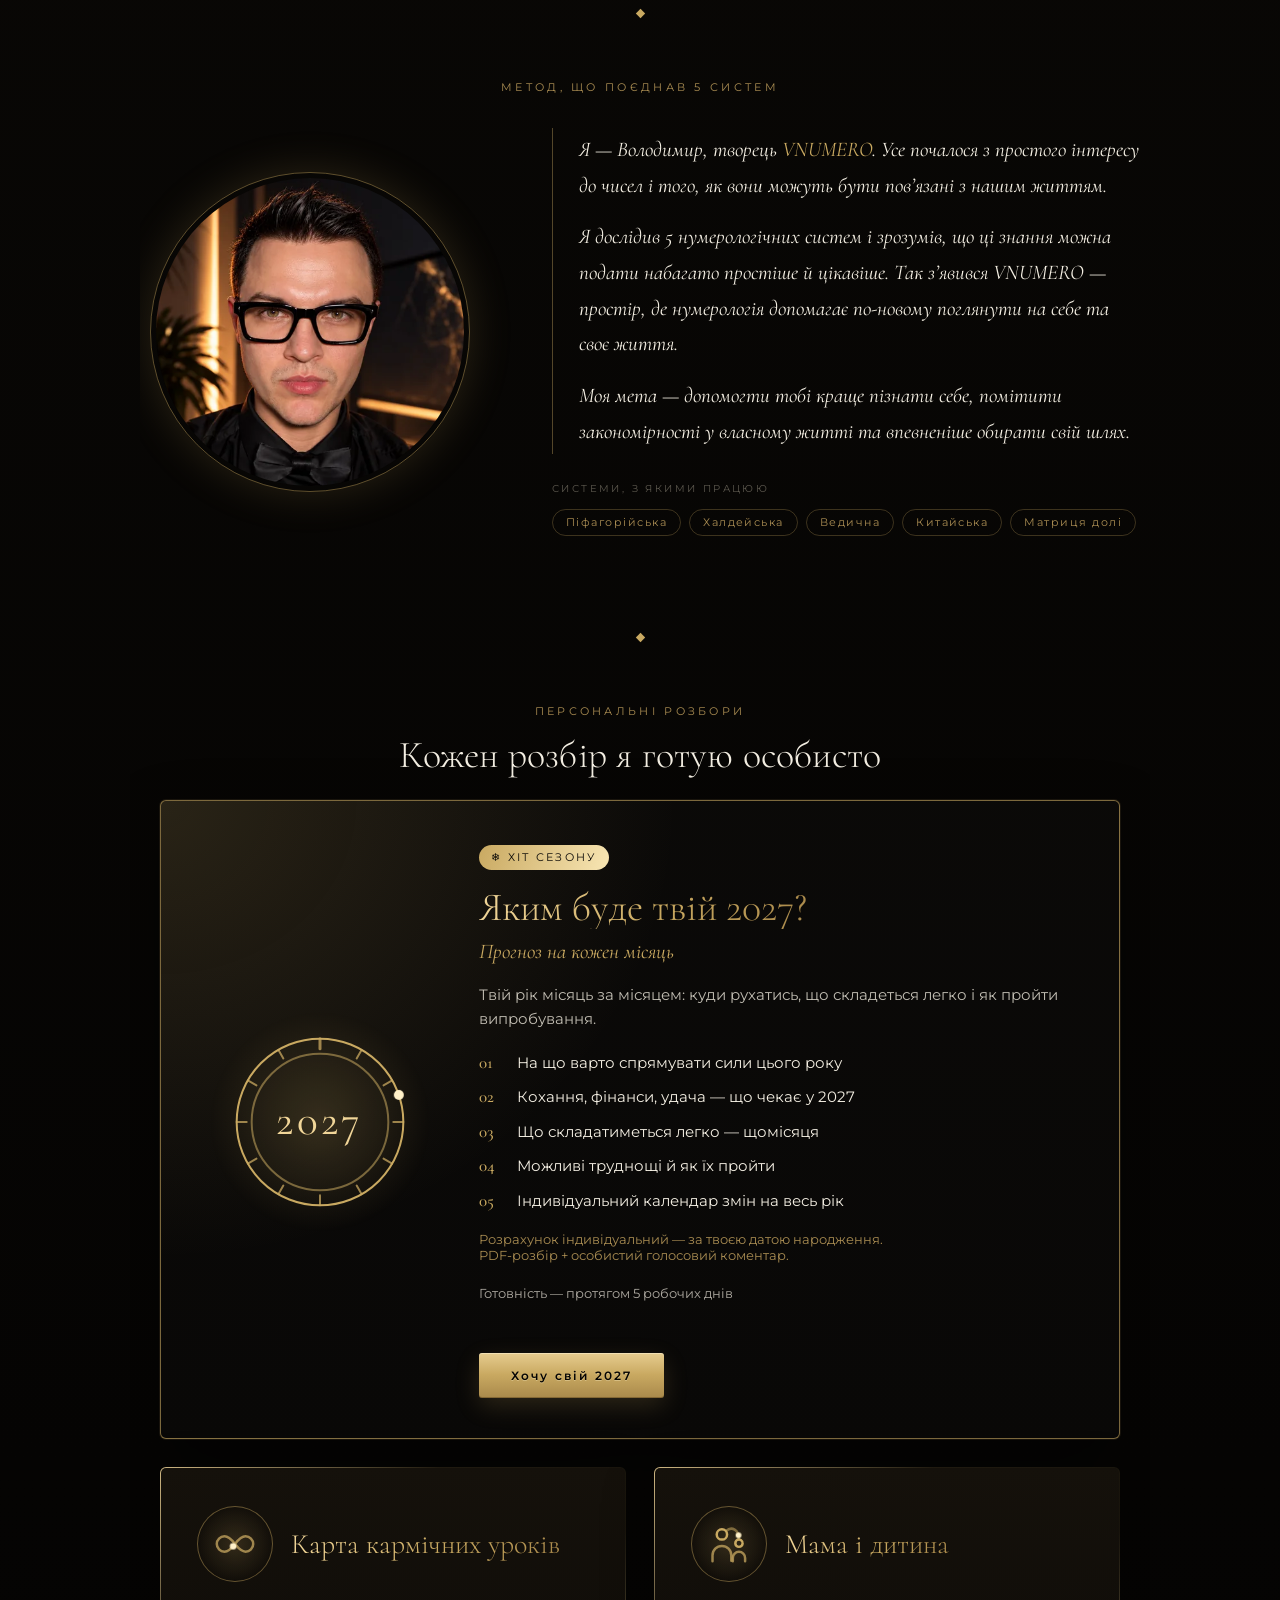
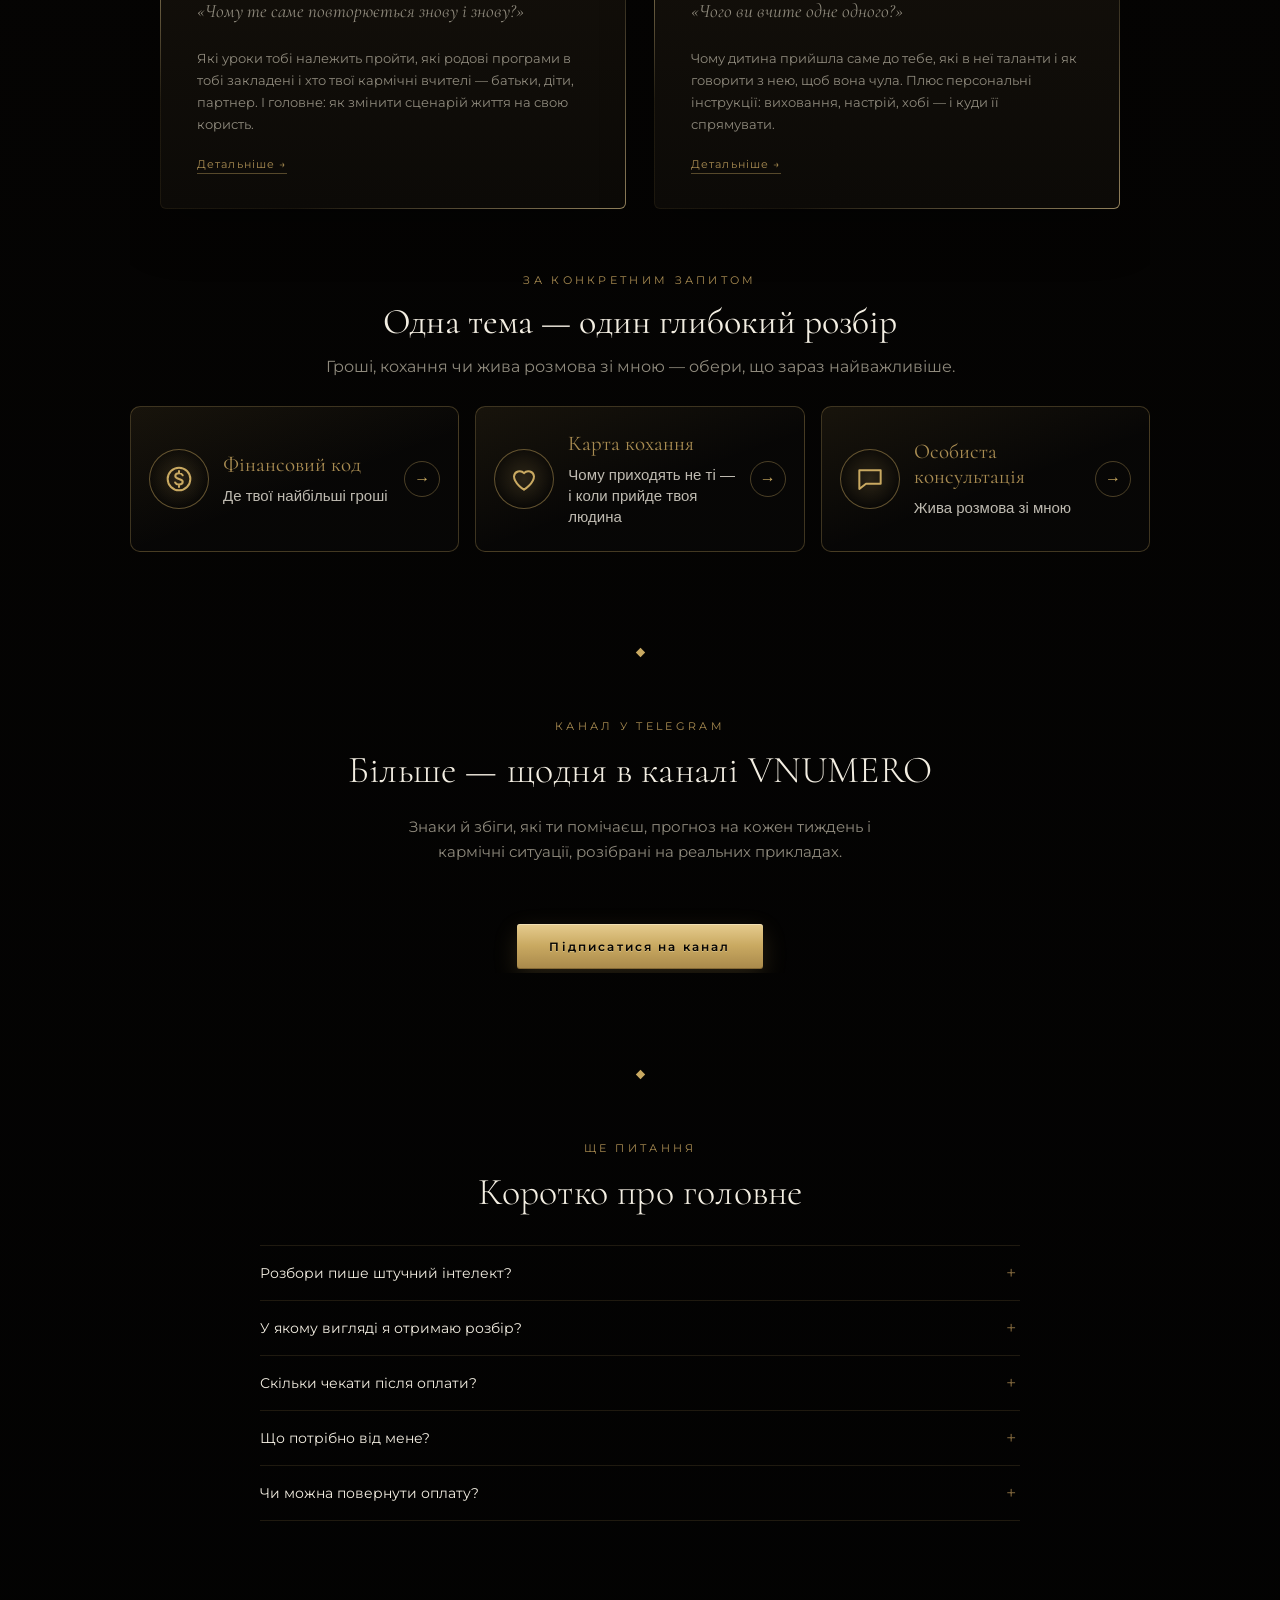
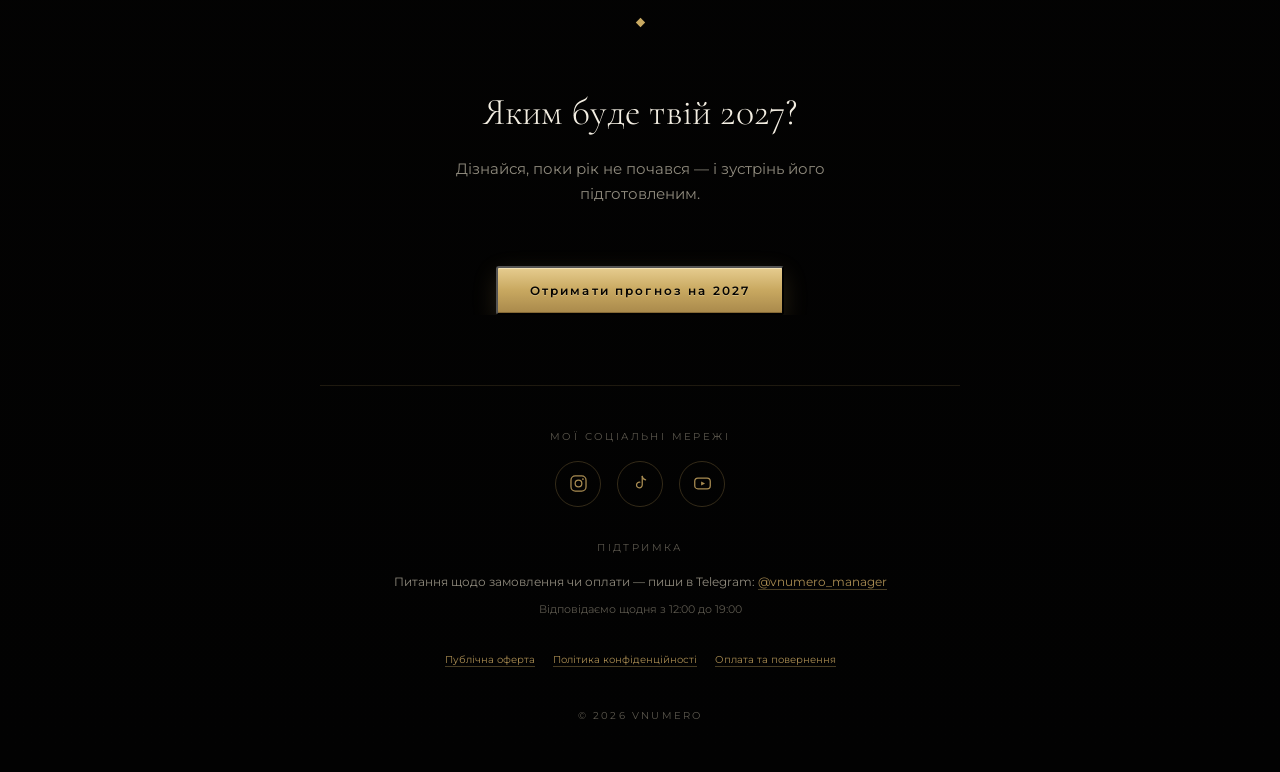
==== commit 09974f2b: "Structured data: link the Telegram channel instead of the paused bot Co-Authored-By: Claude Opus 5.5" ====
--- a/index.html
+++ b/index.html
@@ -62,7 +62,7 @@
     "https://www.instagram.com/vnumero_/",
     "https://www.tiktok.com/@v.numero",
     "https://youtube.com/@vnumero",
-    "https://t.me/vnumero_bot"
+    "https://t.me/vnumero"
   ]
 }
 </script>
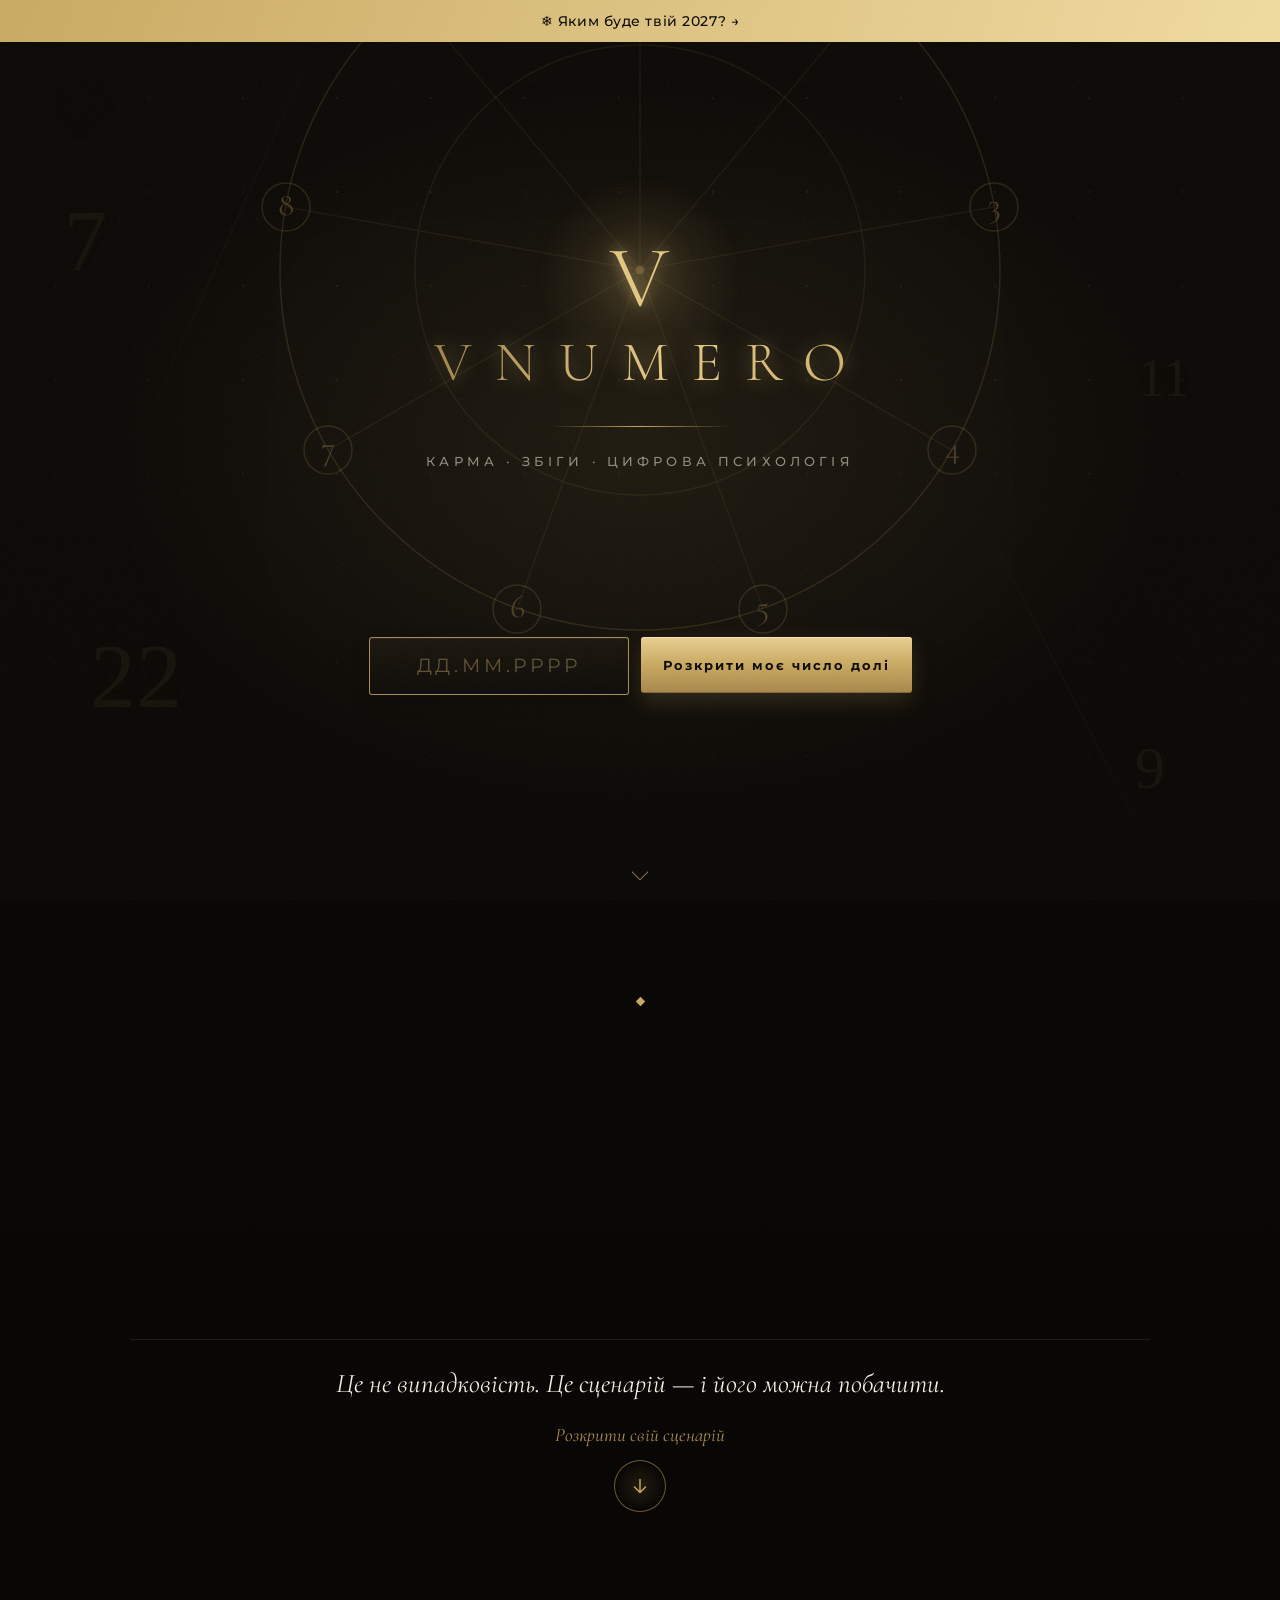
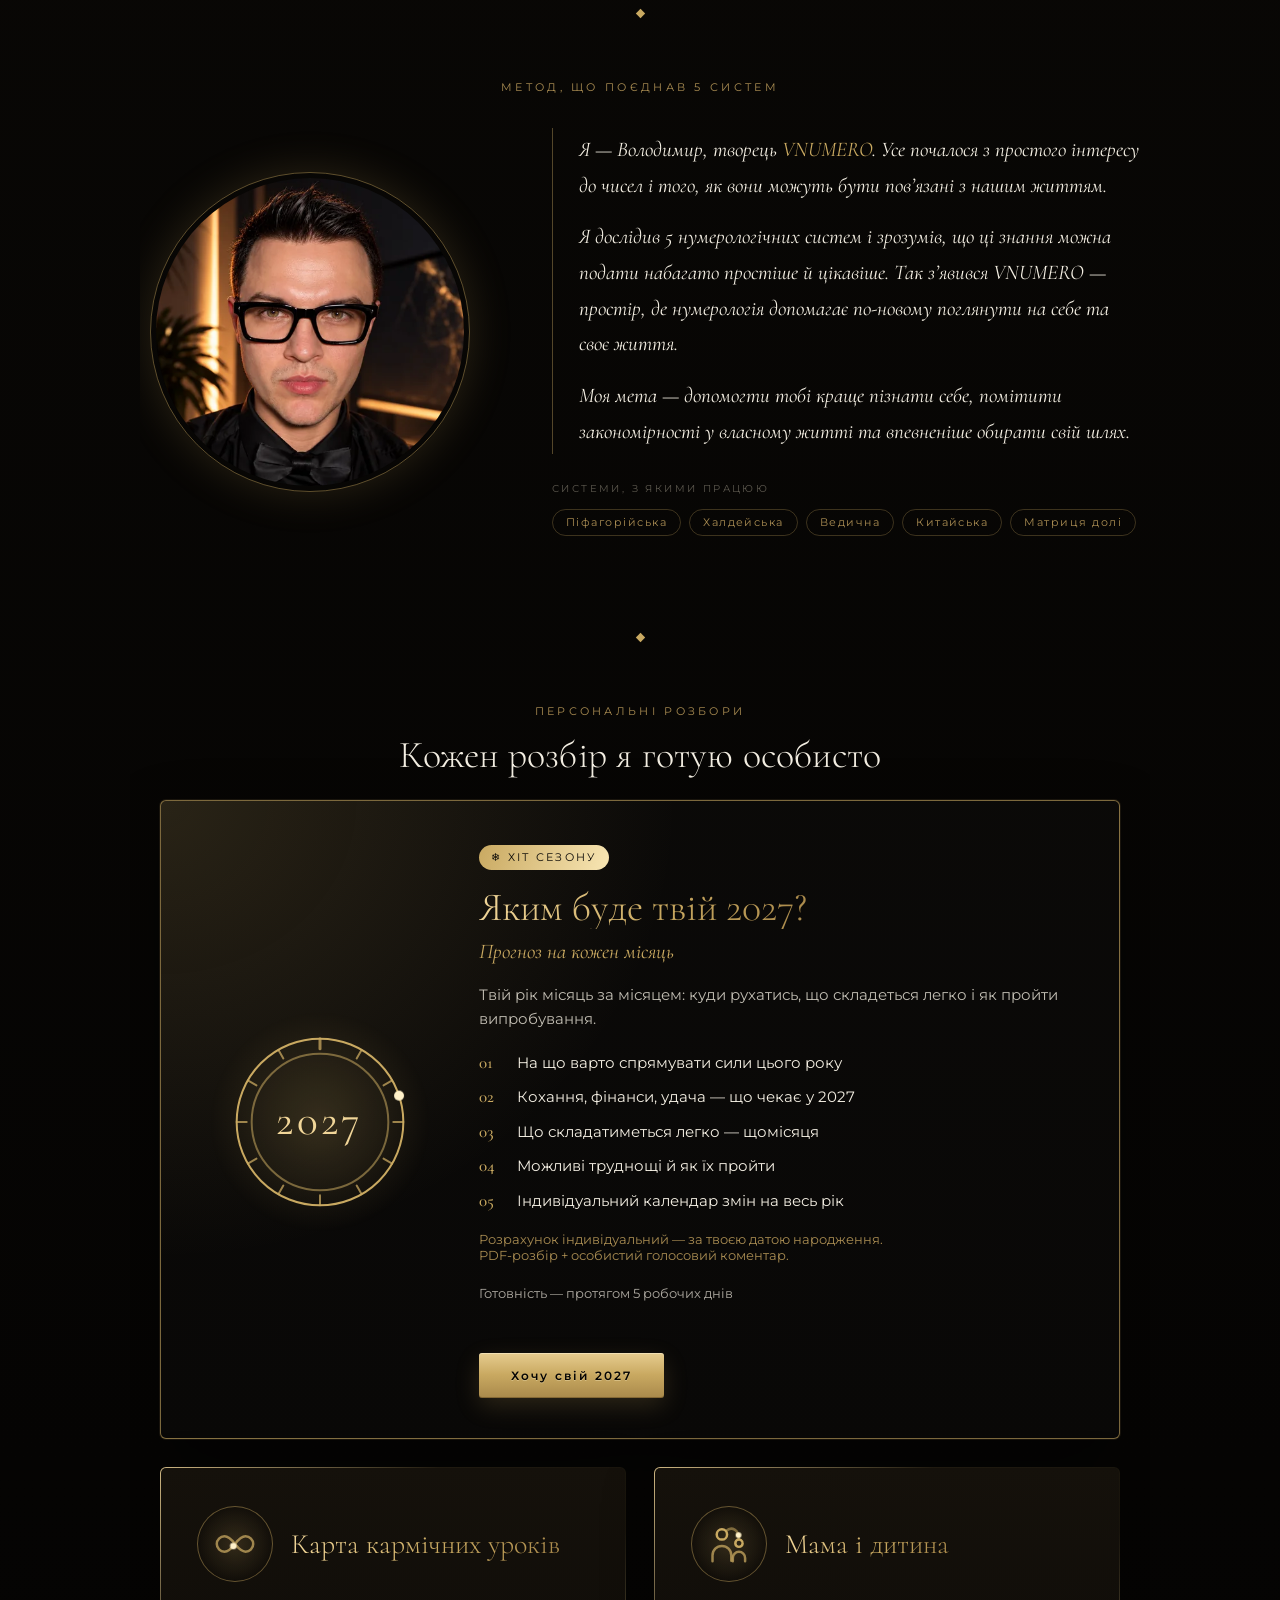
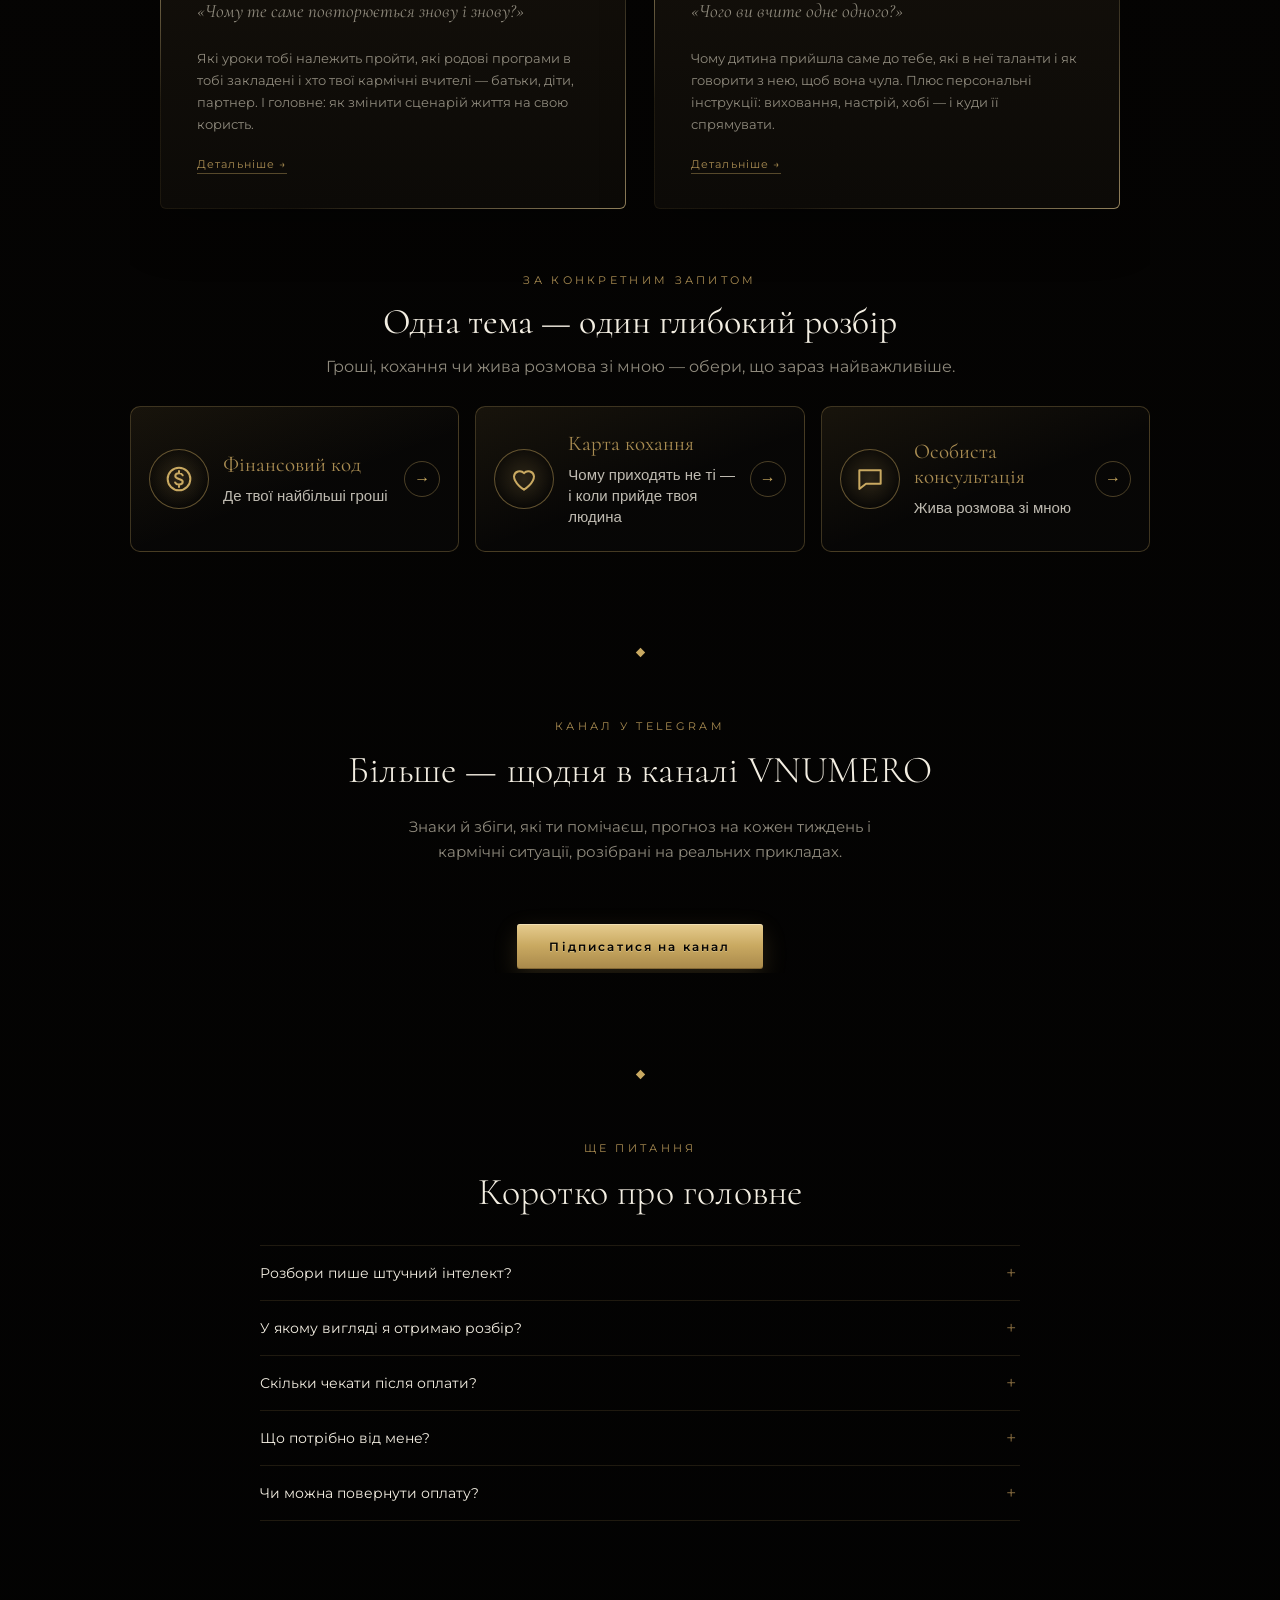
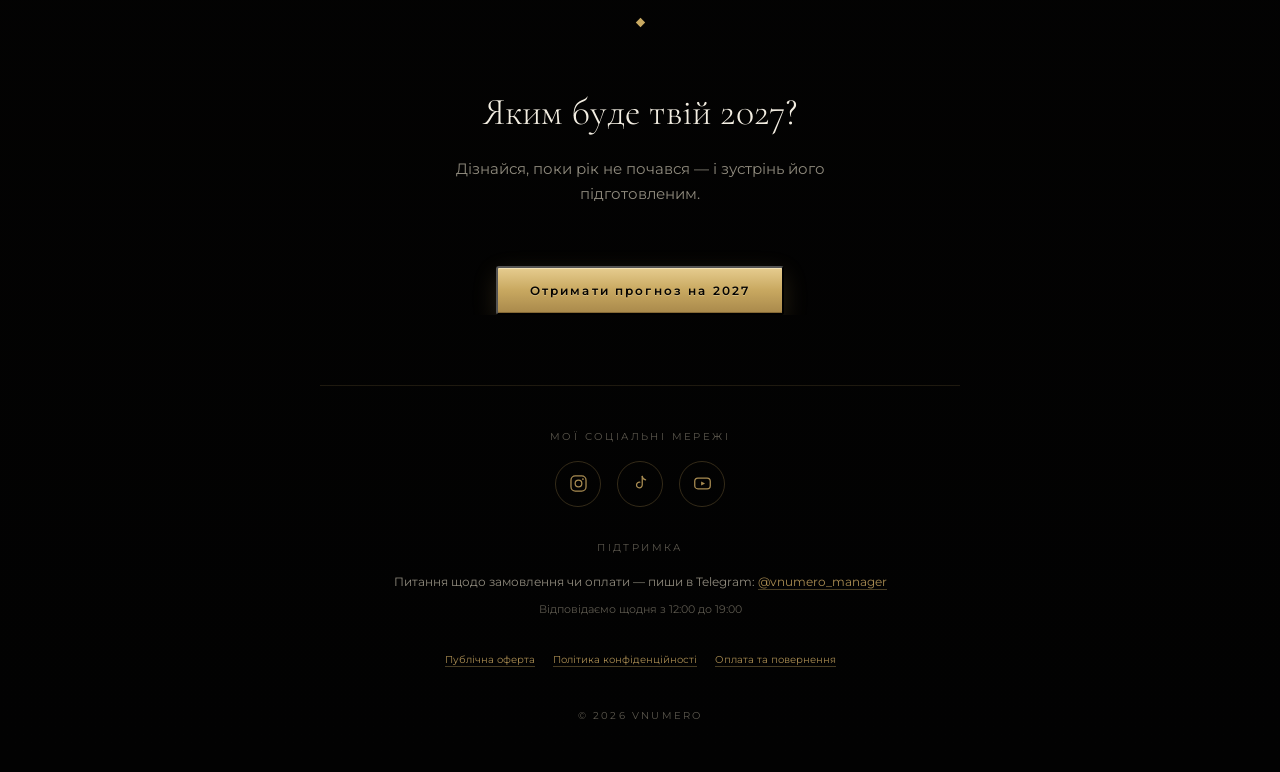
==== commit c8f8ccae: "Minimal hero: gold 2027 top bar, logo + date field only Co-Authored-By: Claude Opus 5.5 <noreply@ant" ====
--- a/index.html
+++ b/index.html
@@ -4554,6 +4554,16 @@
 .vn-opt-txt i{ font-style:normal; color:var(--gold); font-size:14px; margin-left:4px; }
 .vn-opt-note{ color:var(--gold); }
 .final-cta .vn-final-sub{ max-width:460px; margin:0 auto 28px; text-align:center; }
+/* перший екран: золотий рядок 2027 + логотип + дата */
+.vn-topbar{ position:relative; z-index:30; display:block; text-align:center; padding:12px 16px; font-family:var(--sans); font-size:14px; font-weight:500;
+  letter-spacing:.04em; color:#0c0a07 !important; text-decoration:none; background:linear-gradient(110deg,#c9a961,#f3dfa6 50%,#c9a961);
+  background-size:220% 100%; }
+@media (prefers-reduced-motion: no-preference){ .vn-topbar{ animation:vnShine 5s ease-in-out infinite; } }
+.vn-sr{ position:absolute !important; width:1px; height:1px; overflow:hidden; clip:rect(0 0 0 0); white-space:nowrap; margin:-1px; padding:0; border:0; }
+.hero-panel{ padding-top:36px !important; margin-top:0 !important; background-image:none !important; }
+/* логотип і поле — по центру першого екрана */
+main{ padding-top:max(60px, calc((100svh - 46px - 470px) / 2)) !important; }
+@media (max-width: 760px){ main{ padding-top:max(48px, calc((100svh - 46px - 330px) / 2)) !important; } }
 /* сніг і «Хіт сезону» */
 #readings-panel .vn-flag{ position:relative; overflow:hidden; }
 #readings-panel .vn-flag-ico, #readings-panel .vn-flag-body{ position:relative; z-index:1; }
@@ -4768,6 +4778,7 @@
     </svg>
   </div>
 
+  <a class="vn-topbar" href="#year-2027">❄ Яким буде твій 2027? <span aria-hidden="true">→</span></a>
   <main>
     <div class="monogram">V</div>
     <div class="wordmark">VNUMERO</div>
@@ -4775,13 +4786,10 @@
     <div class="tagline">КАРМА · ЗБІГИ · ЦИФРОВА ПСИХОЛОГІЯ</div>
 
     <section class="panel reveal-on-scroll hero-panel">
-      <a class="vn-2027-banner" href="#year-2027"><span class="vn-2027-star" aria-hidden="true">✦</span> Прогноз на 2027 вже доступний <span aria-hidden="true">↓</span></a>
-      <span class="hero-line" aria-hidden="true"></span>
-      <div class="panel-eyebrow">СПРОБУЙ ЗАРАЗ</div>
-      <h1 class="panel-title">Твоя дата народження знає про тебе більше, ніж ти думаєш</h1>
+      <h1 class="vn-sr">VNUMERO — твоя дата народження знає про тебе більше, ніж ти думаєш</h1>
       <div class="field-row">
         <input type="text" id="dob-input" aria-label="Дата народження" inputmode="numeric" autocomplete="bday" maxlength="10" placeholder="ДД.ММ.РРРР">
-        <button class="calc-btn" id="reveal-btn" type="button">Розкрити число</button>
+        <button class="calc-btn" id="reveal-btn" type="button">Розкрити моє число долі</button>
       </div>
       <div class="calc-hint" id="calc-hint"></div>
       <span class="hero-cue" aria-hidden="true"></span>
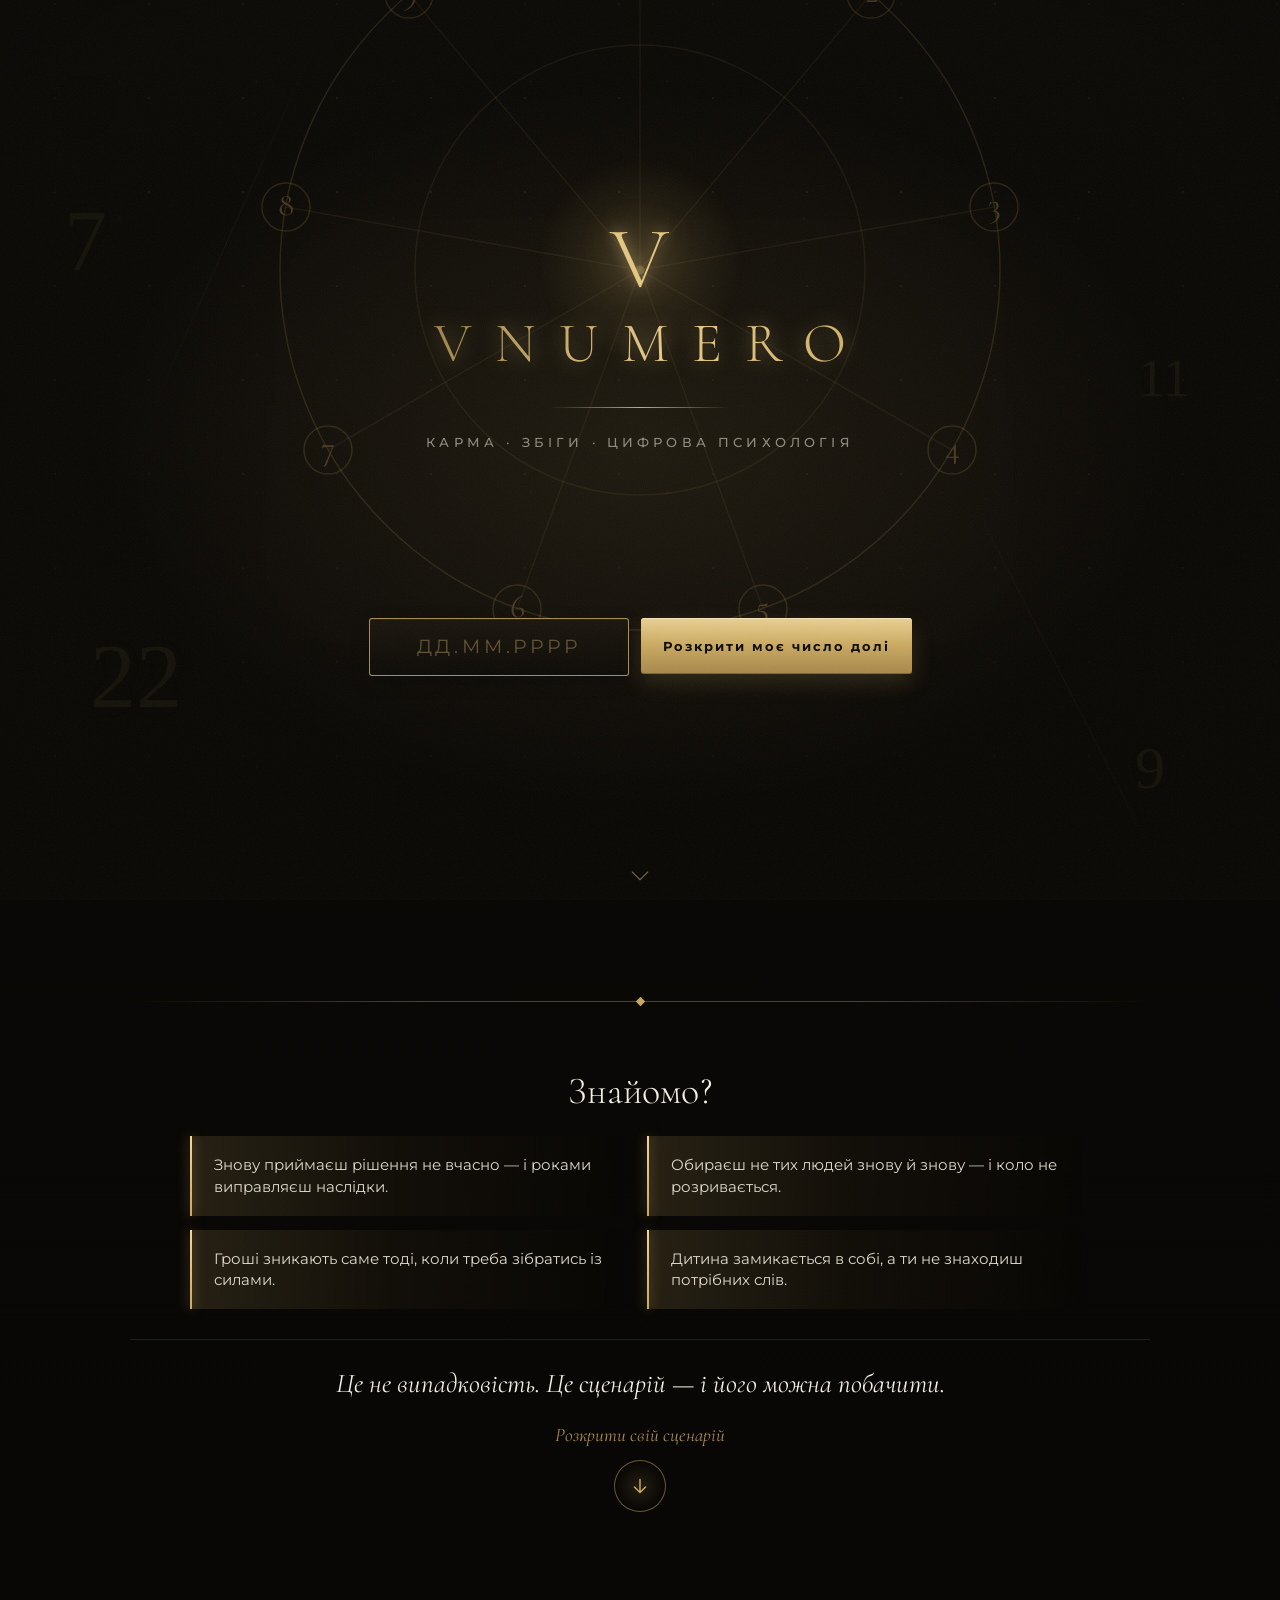
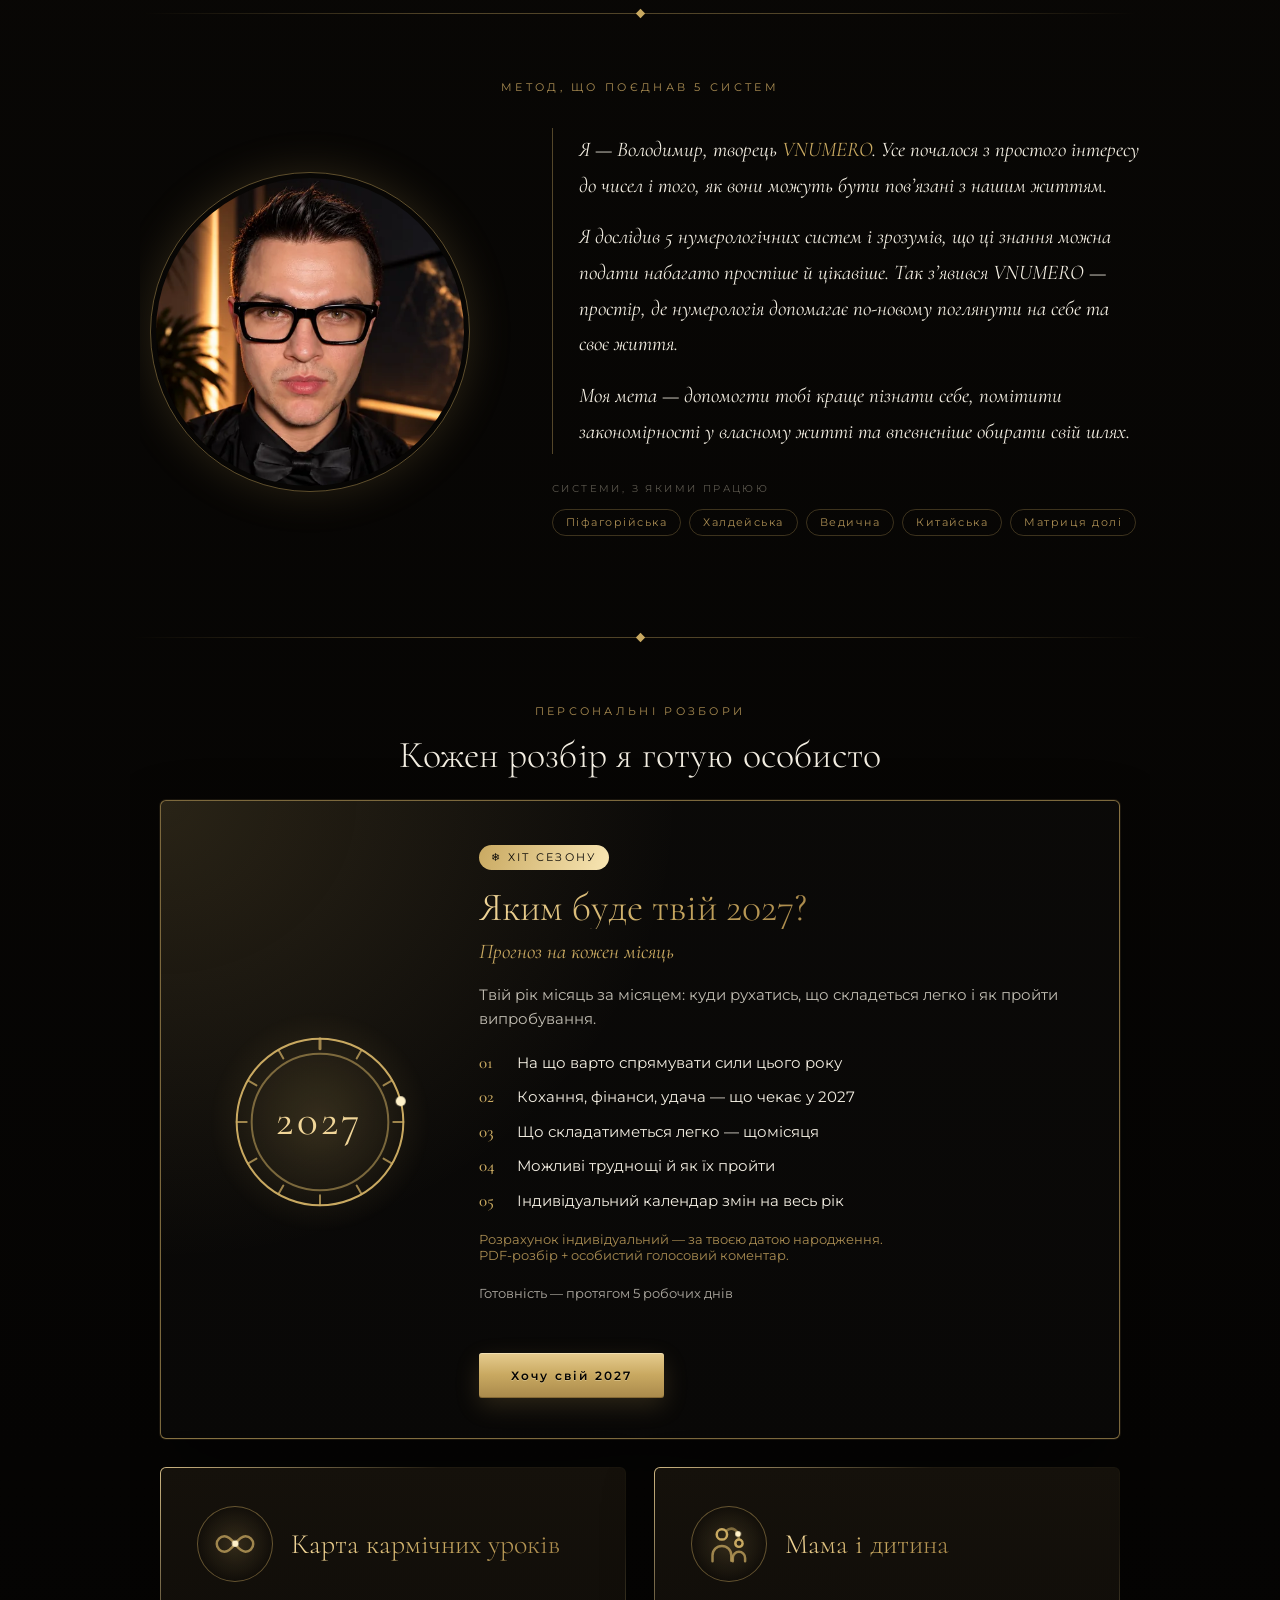
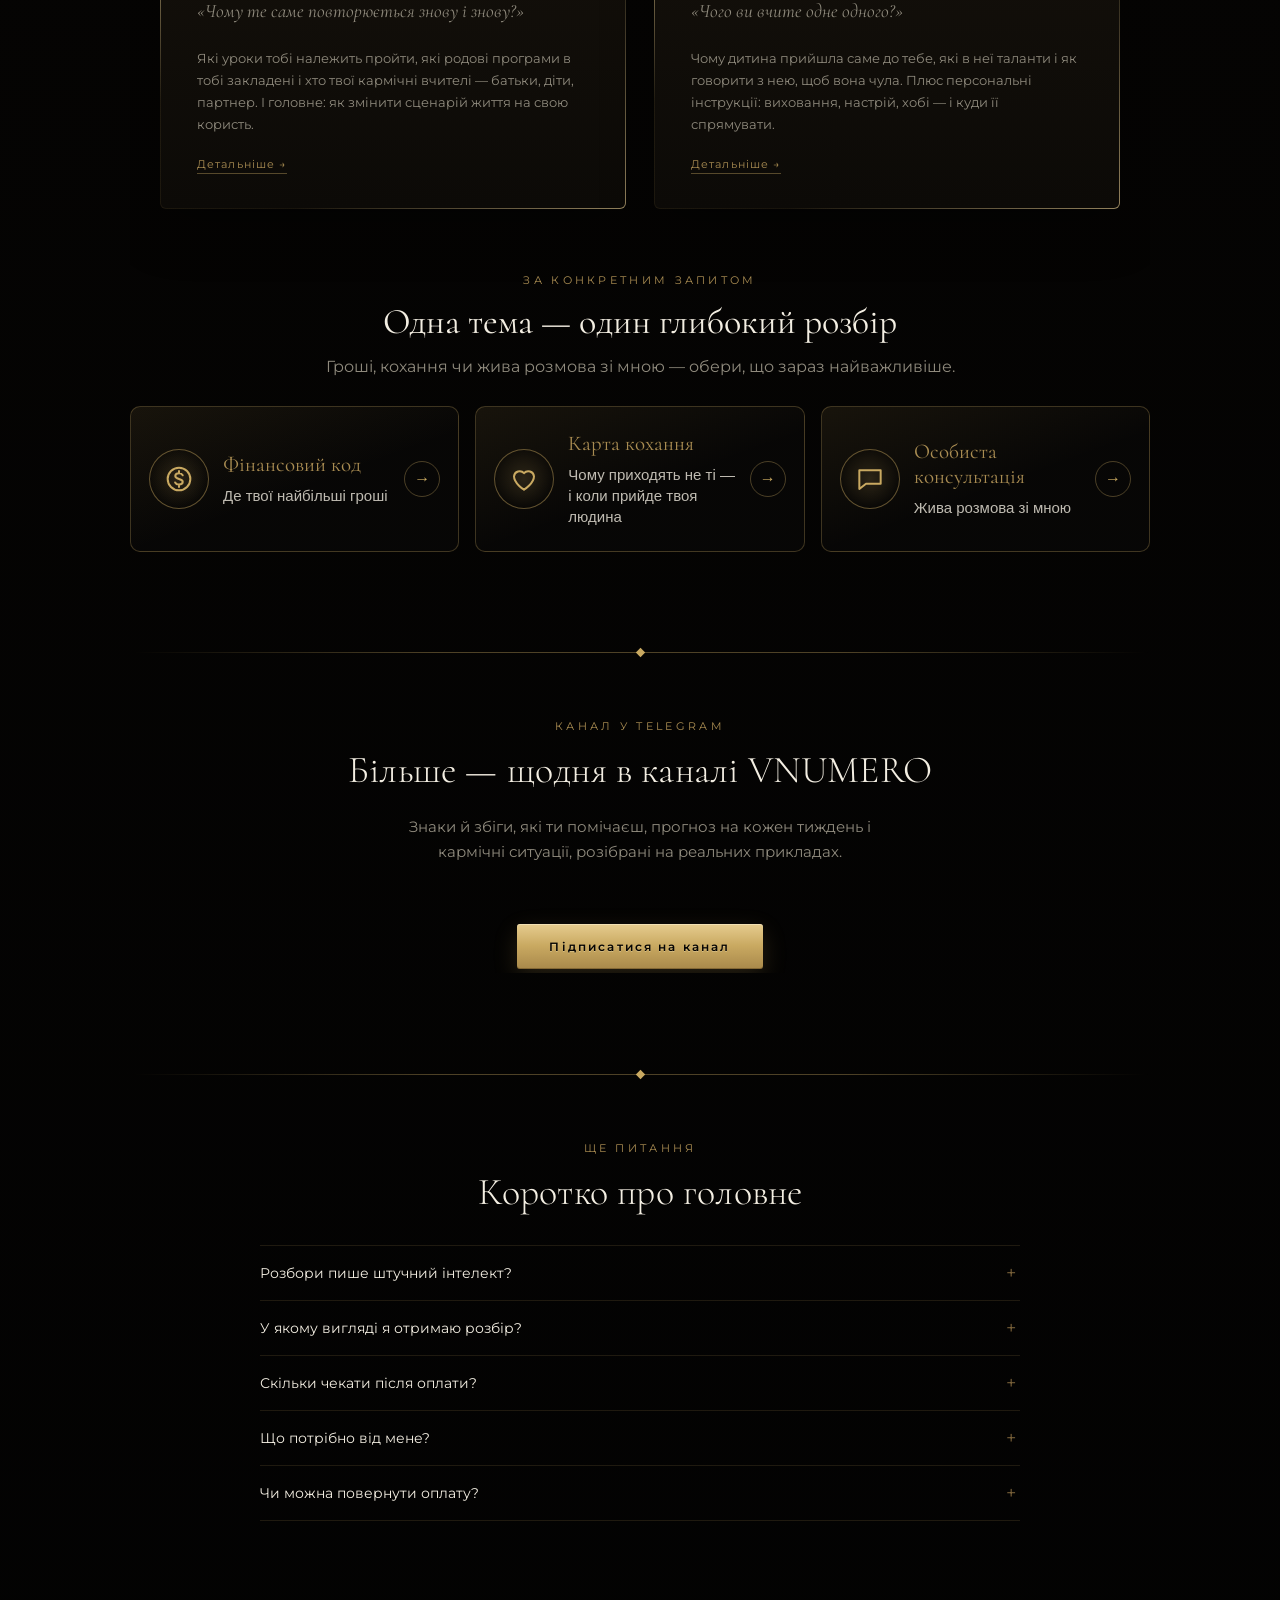
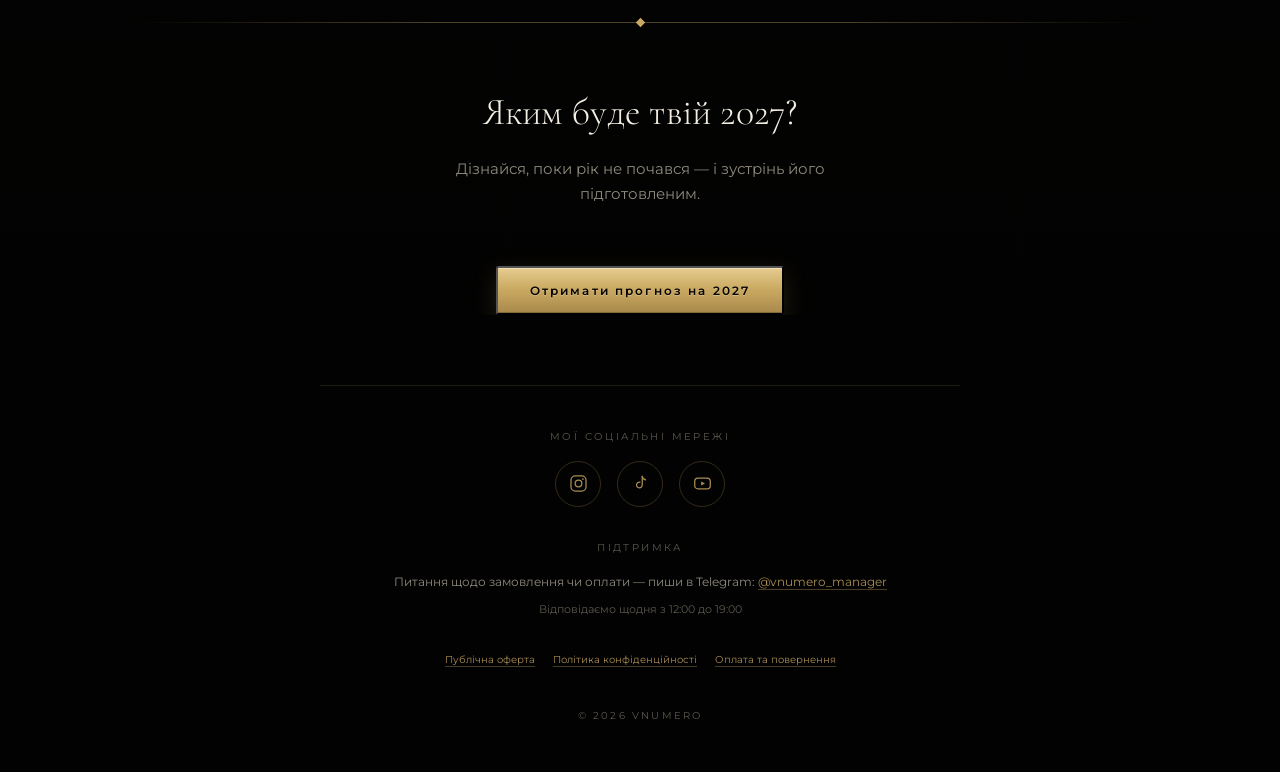
==== commit 68d580c6: "Hero: remove gold top bar Co-Authored-By: Claude Opus 5.5 <noreply@anthropic.com> Claude-Session: ht" ====
--- a/index.html
+++ b/index.html
@@ -4562,8 +4562,8 @@
 .vn-sr{ position:absolute !important; width:1px; height:1px; overflow:hidden; clip:rect(0 0 0 0); white-space:nowrap; margin:-1px; padding:0; border:0; }
 .hero-panel{ padding-top:36px !important; margin-top:0 !important; background-image:none !important; }
 /* логотип і поле — по центру першого екрана */
-main{ padding-top:max(60px, calc((100svh - 46px - 470px) / 2)) !important; }
-@media (max-width: 760px){ main{ padding-top:max(48px, calc((100svh - 46px - 330px) / 2)) !important; } }
+main{ padding-top:max(60px, calc((100svh - 470px) / 2)) !important; }
+@media (max-width: 760px){ main{ padding-top:max(48px, calc((100svh - 330px) / 2)) !important; } }
 /* сніг і «Хіт сезону» */
 #readings-panel .vn-flag{ position:relative; overflow:hidden; }
 #readings-panel .vn-flag-ico, #readings-panel .vn-flag-body{ position:relative; z-index:1; }
@@ -4778,7 +4778,6 @@
     </svg>
   </div>
 
-  <a class="vn-topbar" href="#year-2027">❄ Яким буде твій 2027? <span aria-hidden="true">→</span></a>
   <main>
     <div class="monogram">V</div>
     <div class="wordmark">VNUMERO</div>
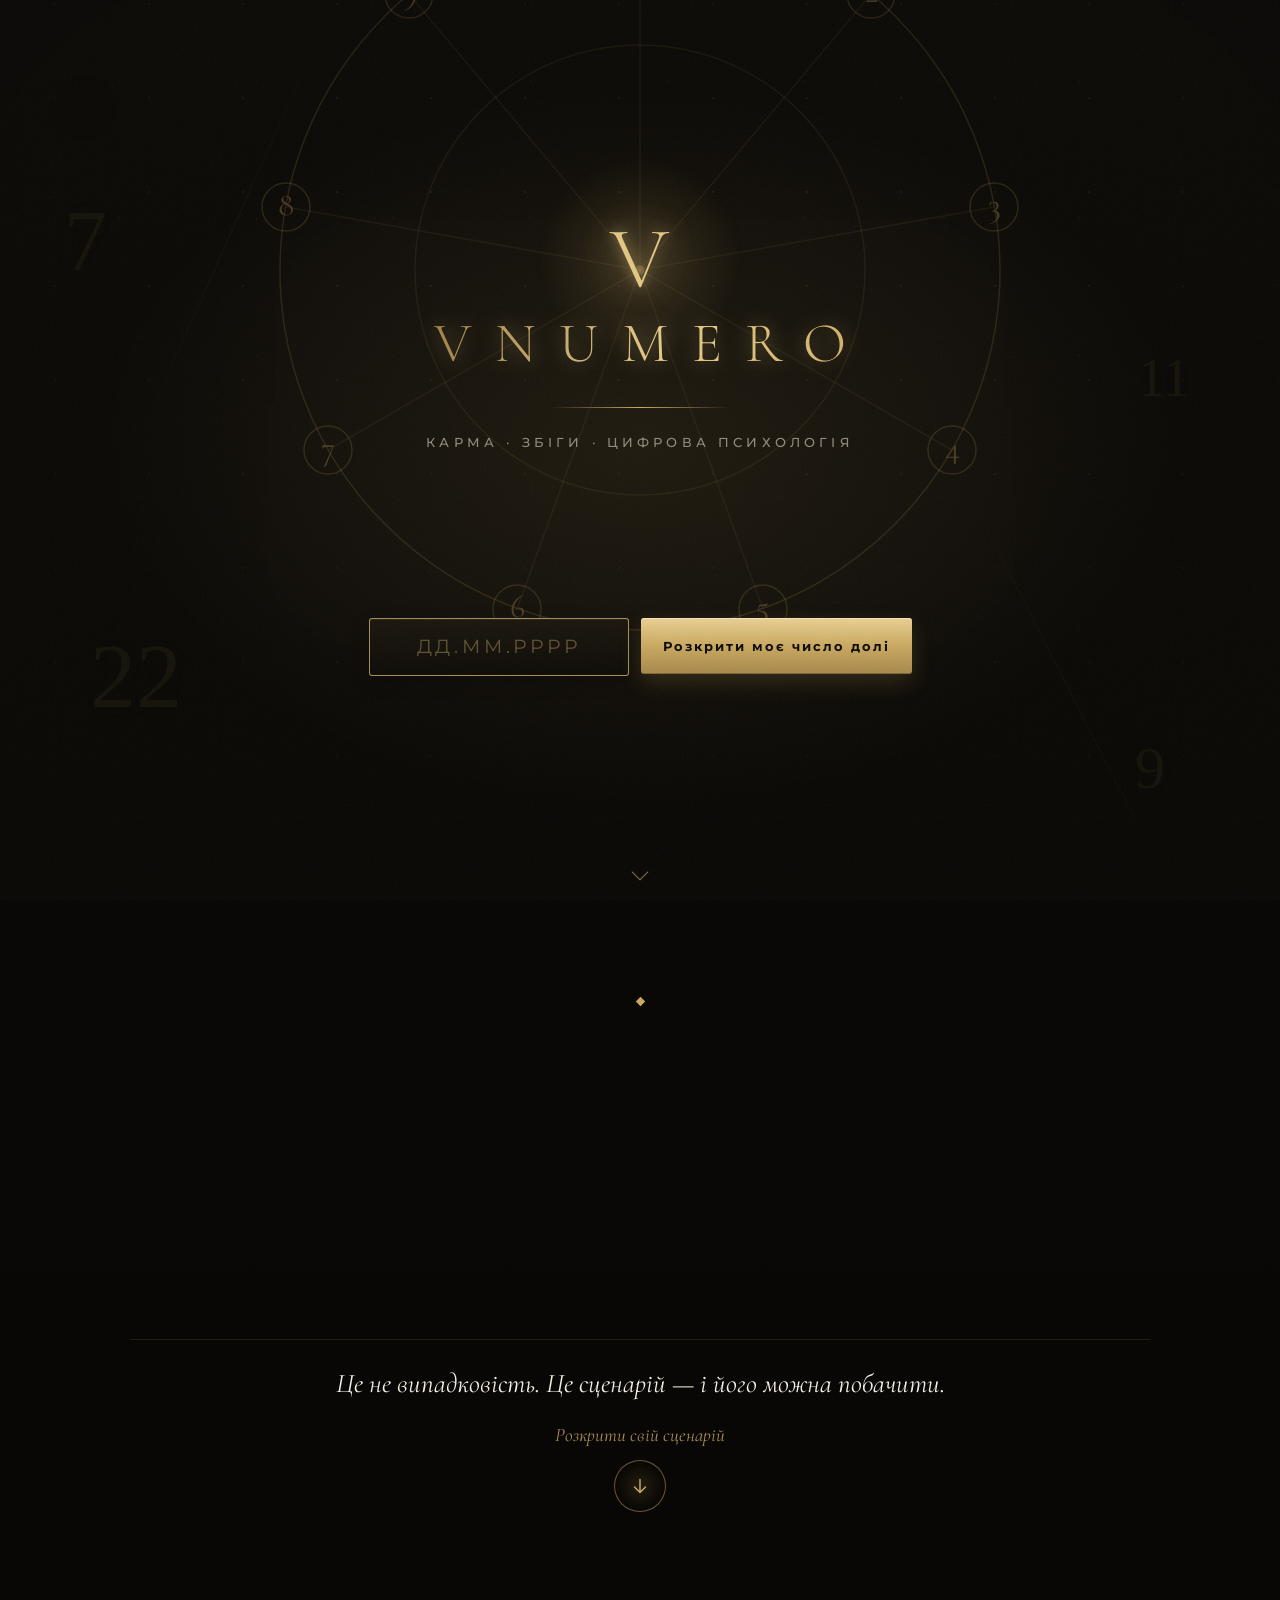
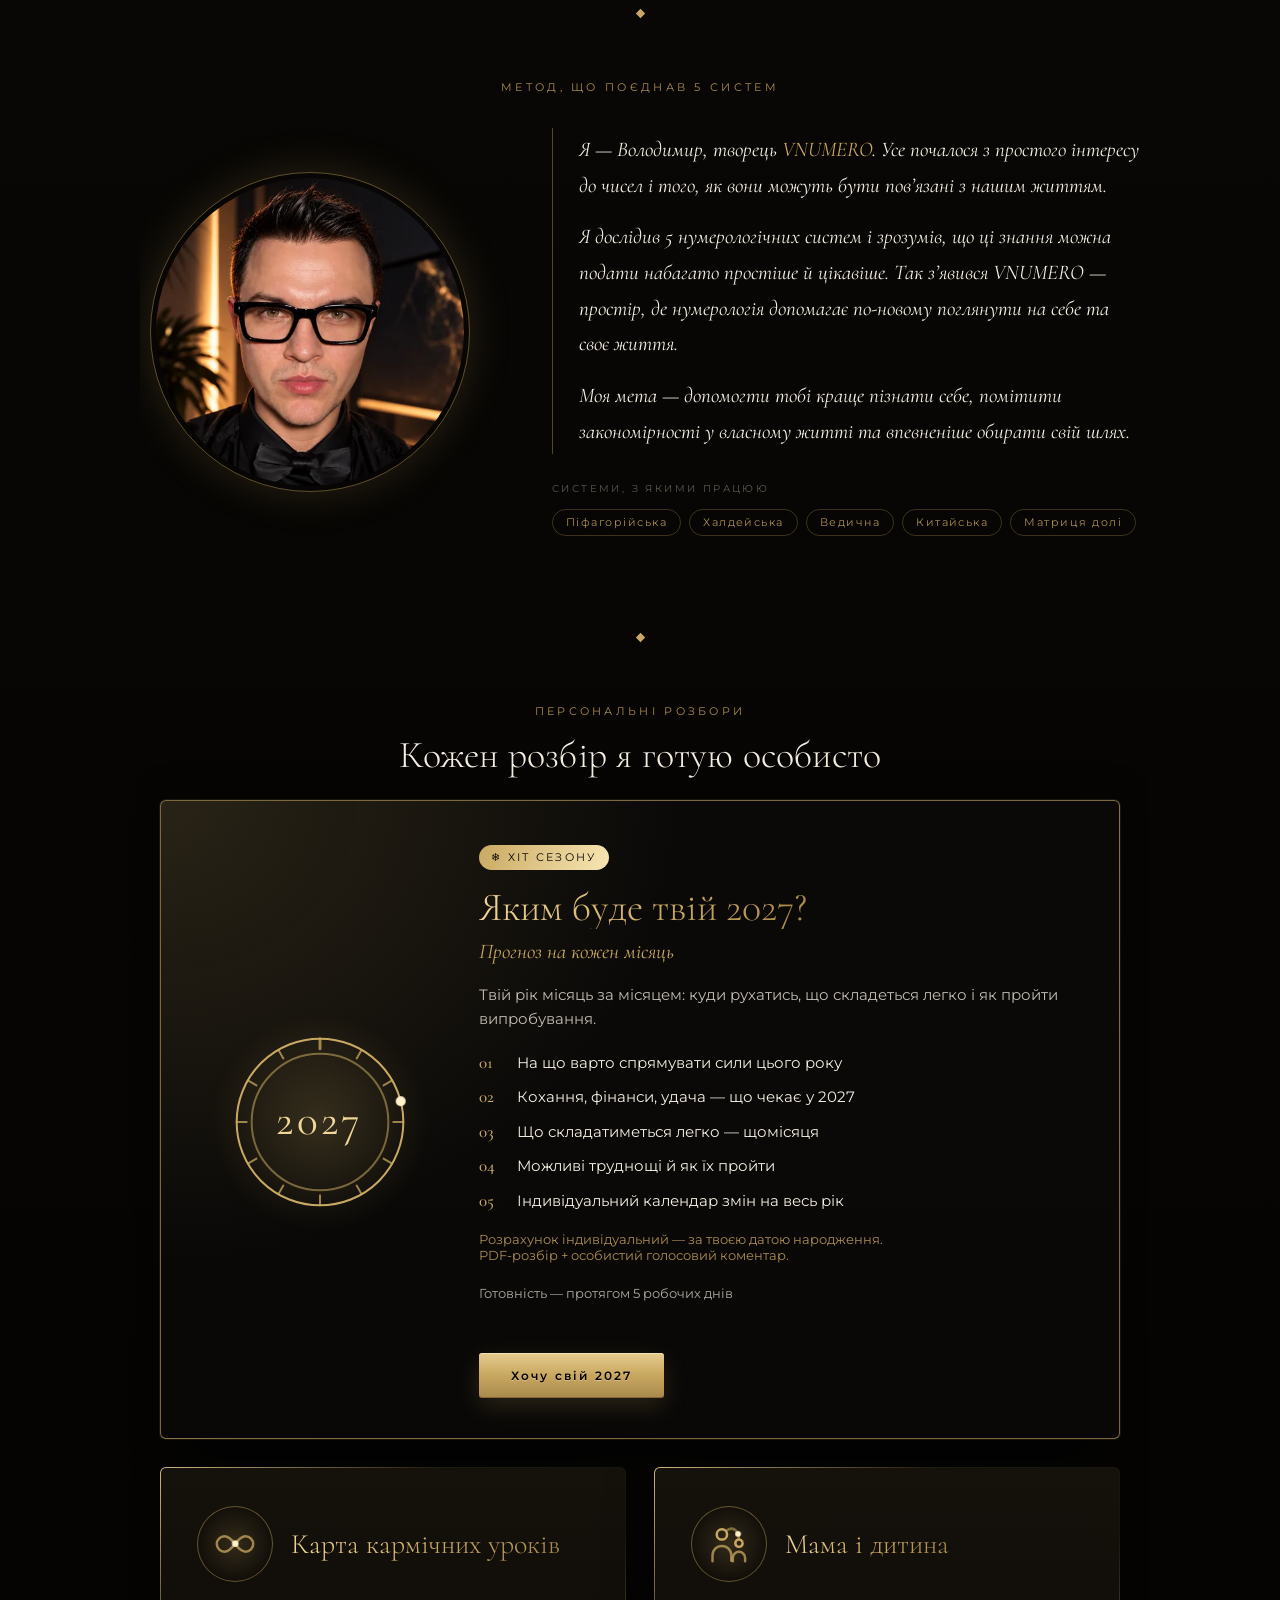
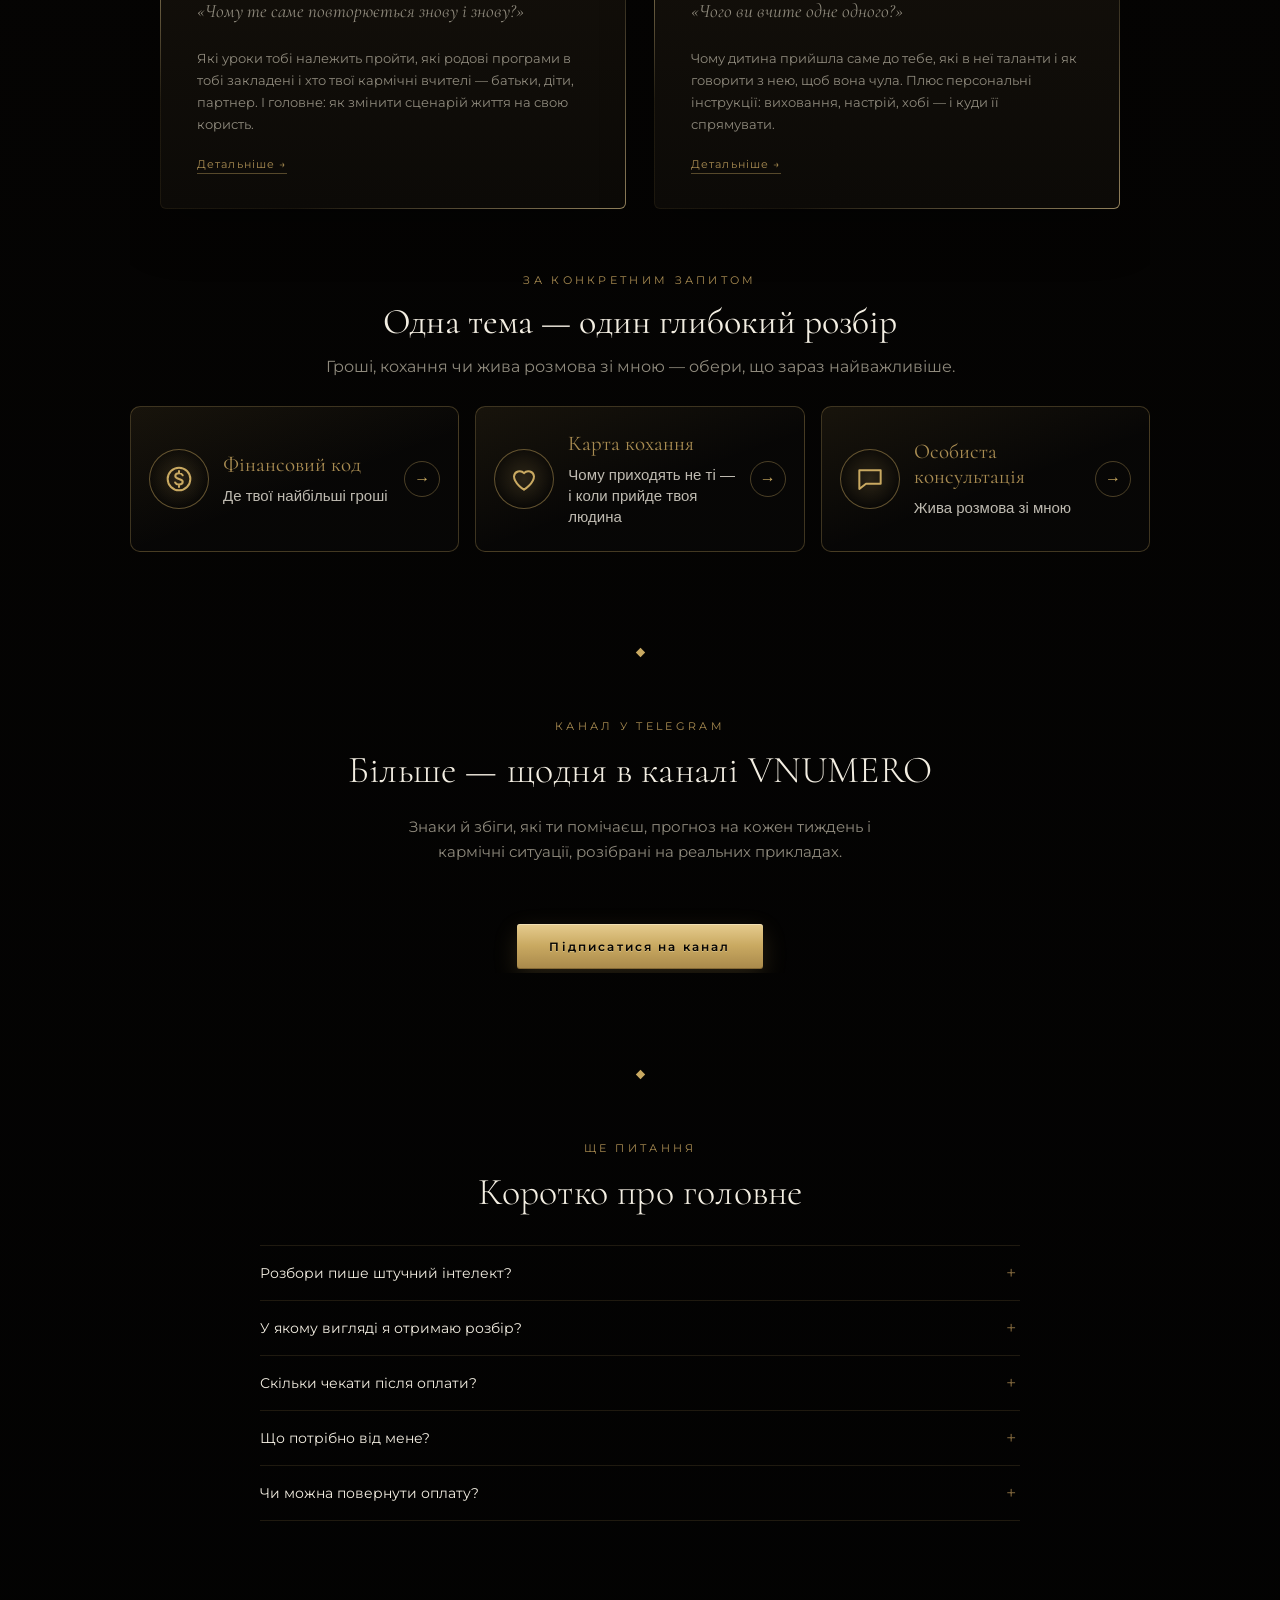
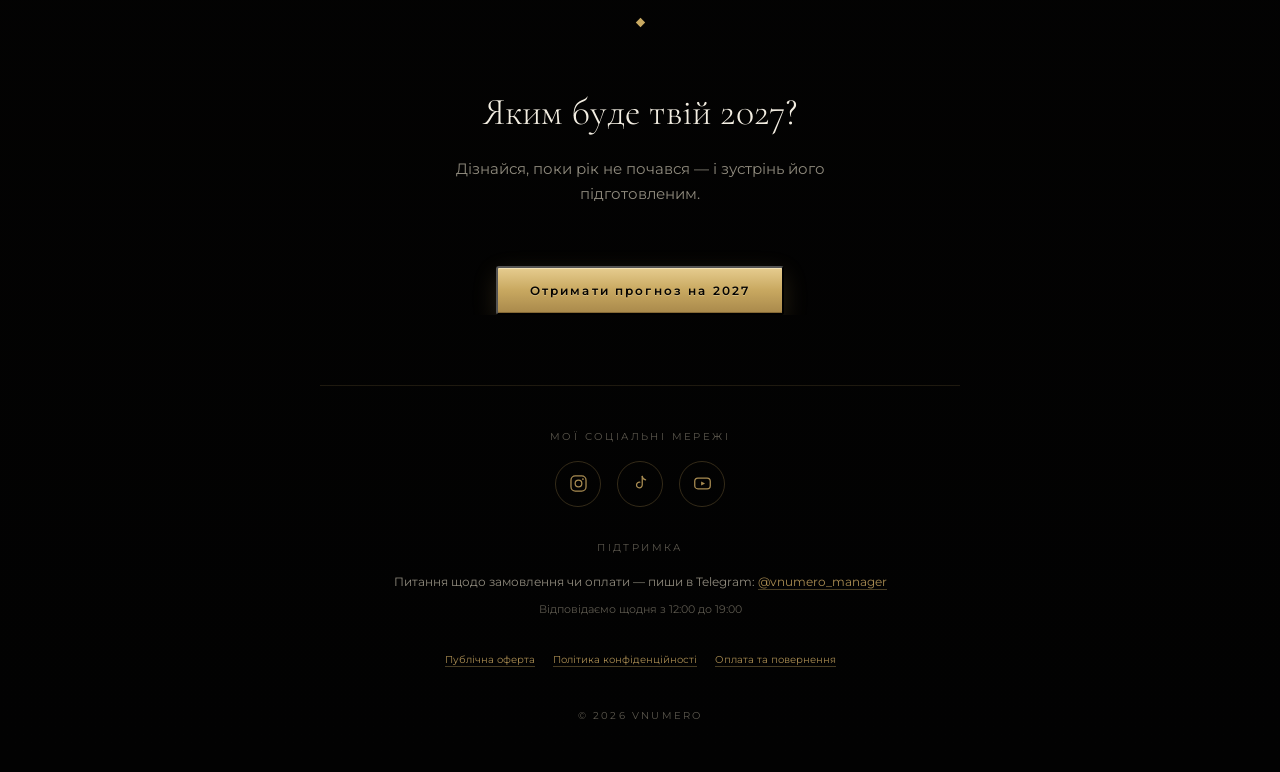
==== commit b2d6acde: "Mobile hero: bigger logo, placed higher Co-Authored-By: Claude Opus 5.5 <noreply@anthropic.com> Clau" ====
--- a/index.html
+++ b/index.html
@@ -4563,7 +4563,13 @@
 .hero-panel{ padding-top:36px !important; margin-top:0 !important; background-image:none !important; }
 /* логотип і поле — по центру першого екрана */
 main{ padding-top:max(60px, calc((100svh - 470px) / 2)) !important; }
-@media (max-width: 760px){ main{ padding-top:max(48px, calc((100svh - 330px) / 2)) !important; } }
+@media (max-width: 760px){
+  main{ padding-top:max(36px, calc((100svh - 360px) / 2 - 56px)) !important; }
+  .monogram{ font-size:70px !important; }
+  .wordmark{ font-size:42px !important; letter-spacing:.2em !important; margin-left:.2em !important; margin-top:2px !important; }
+  .tagline{ font-size:11px !important; }
+}
+@media (max-width: 360px){ .tagline{ font-size:10px !important; letter-spacing:.14em !important; } }
 /* сніг і «Хіт сезону» */
 #readings-panel .vn-flag{ position:relative; overflow:hidden; }
 #readings-panel .vn-flag-ico, #readings-panel .vn-flag-body{ position:relative; z-index:1; }
